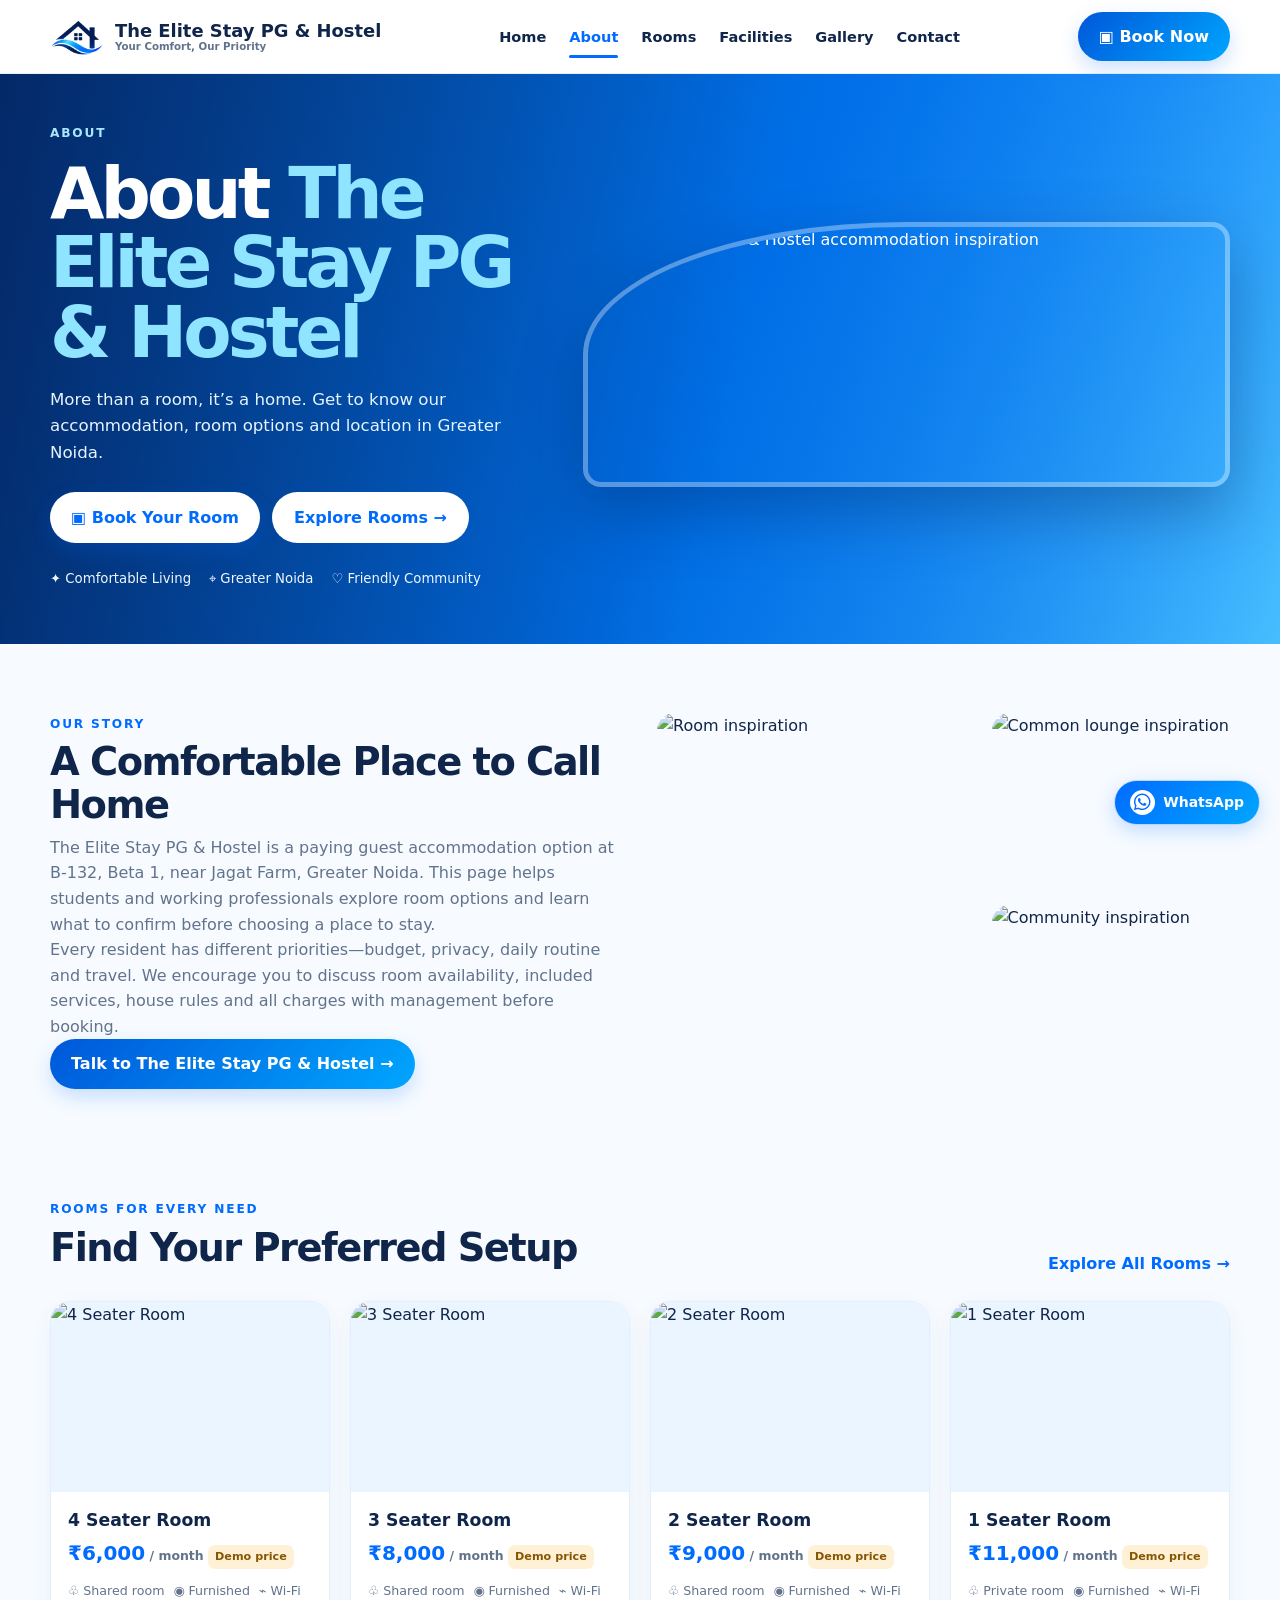
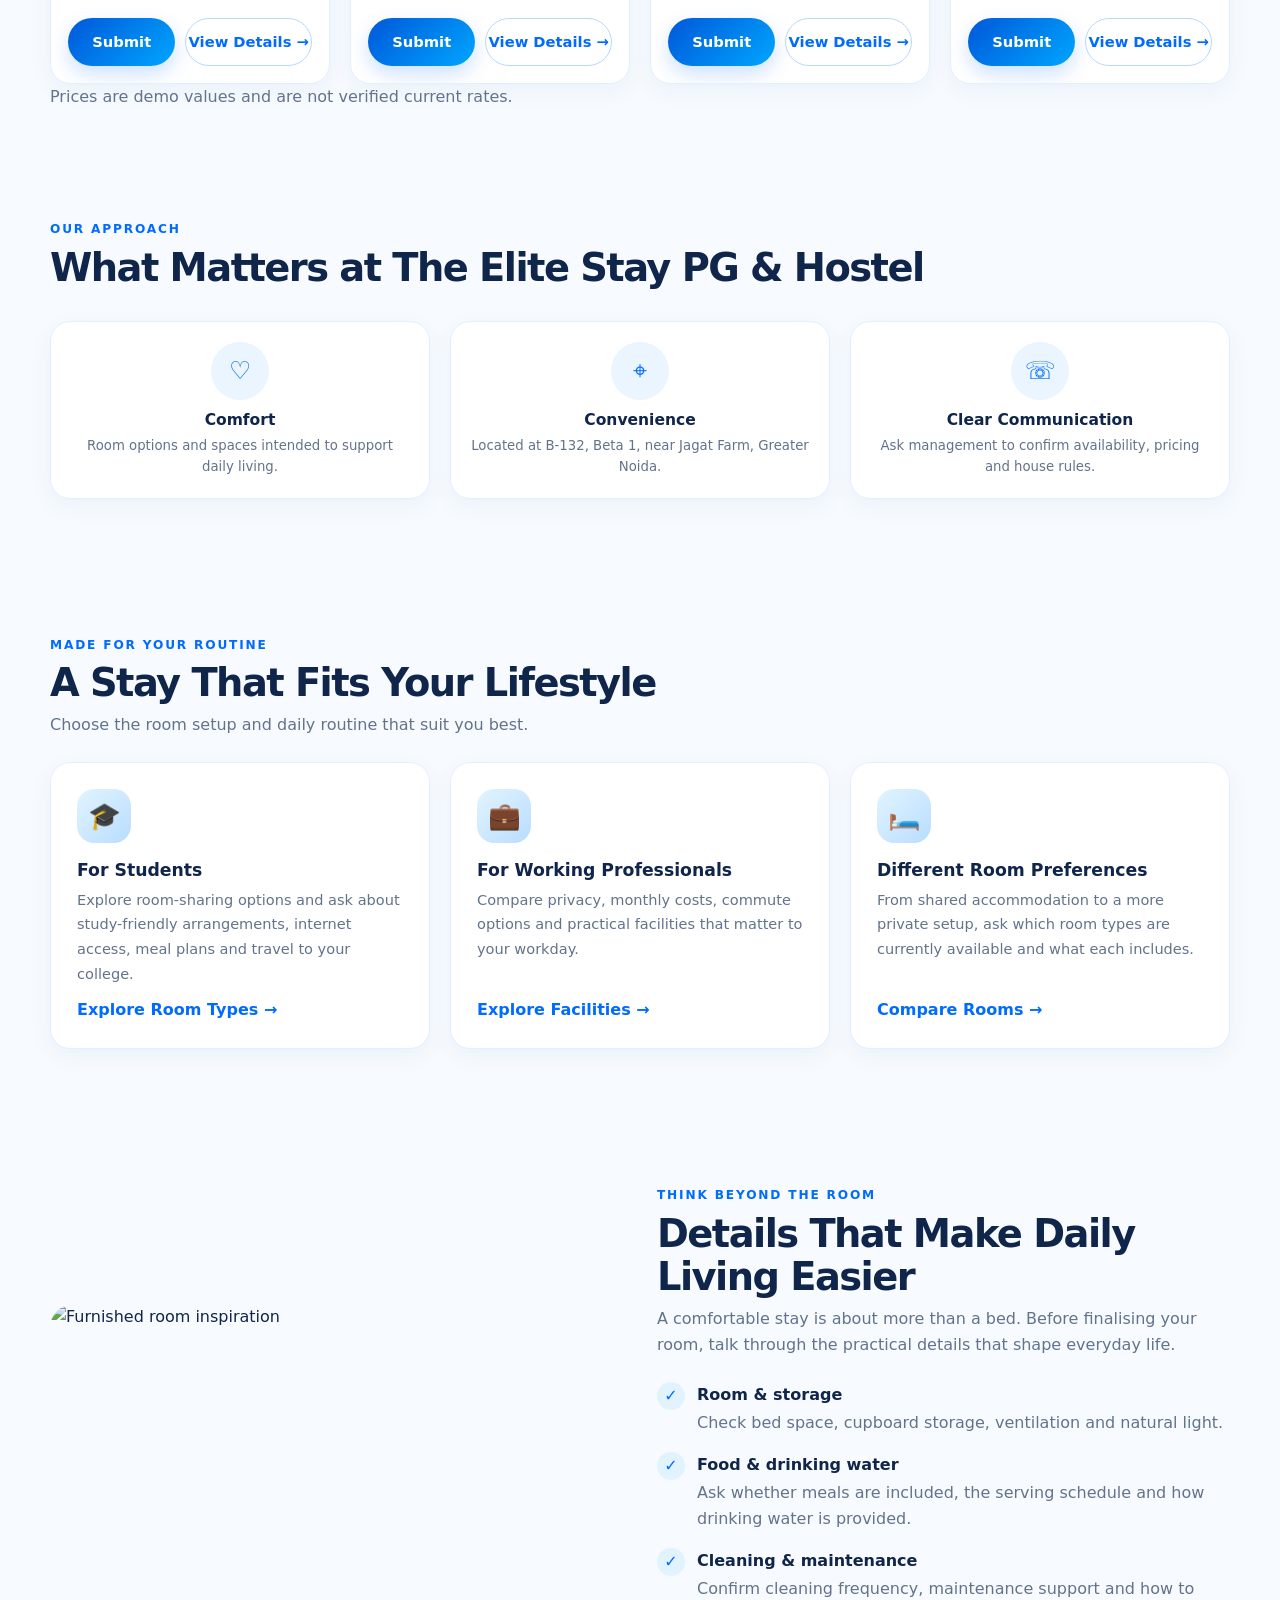
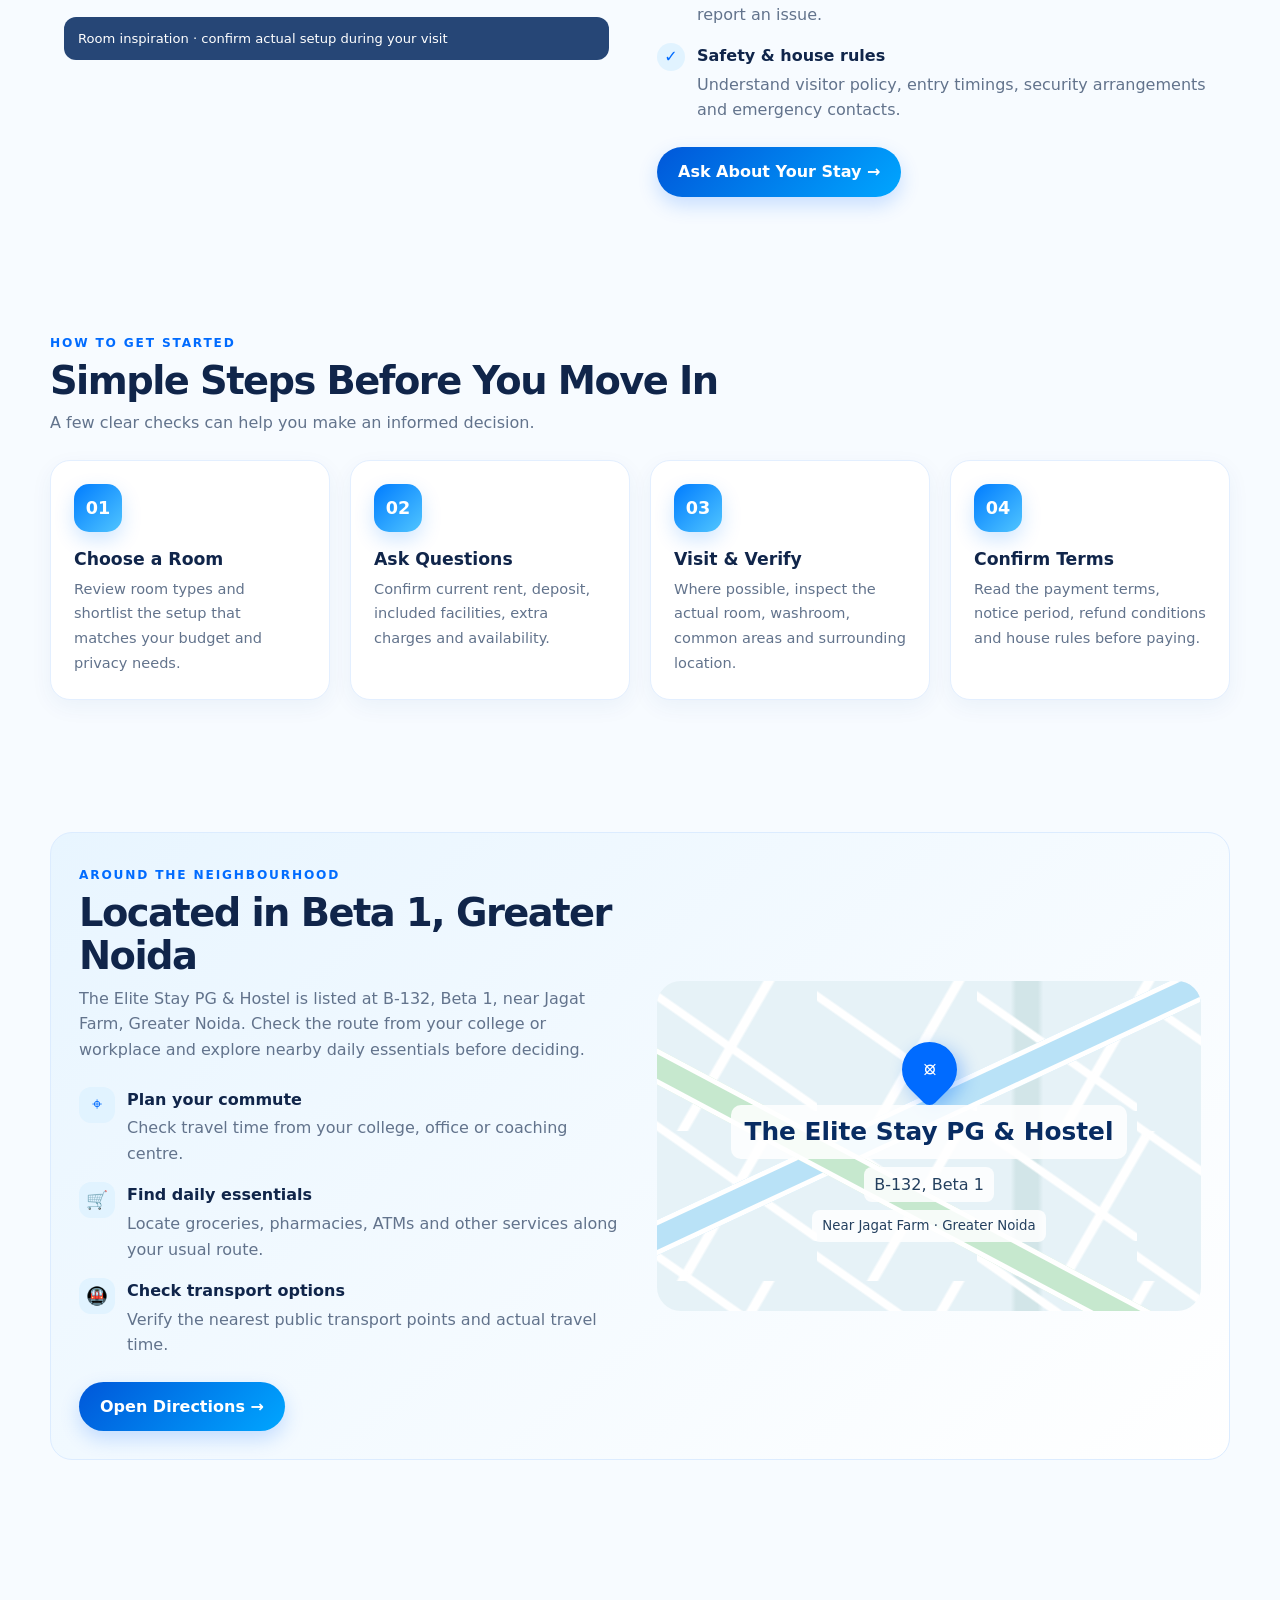
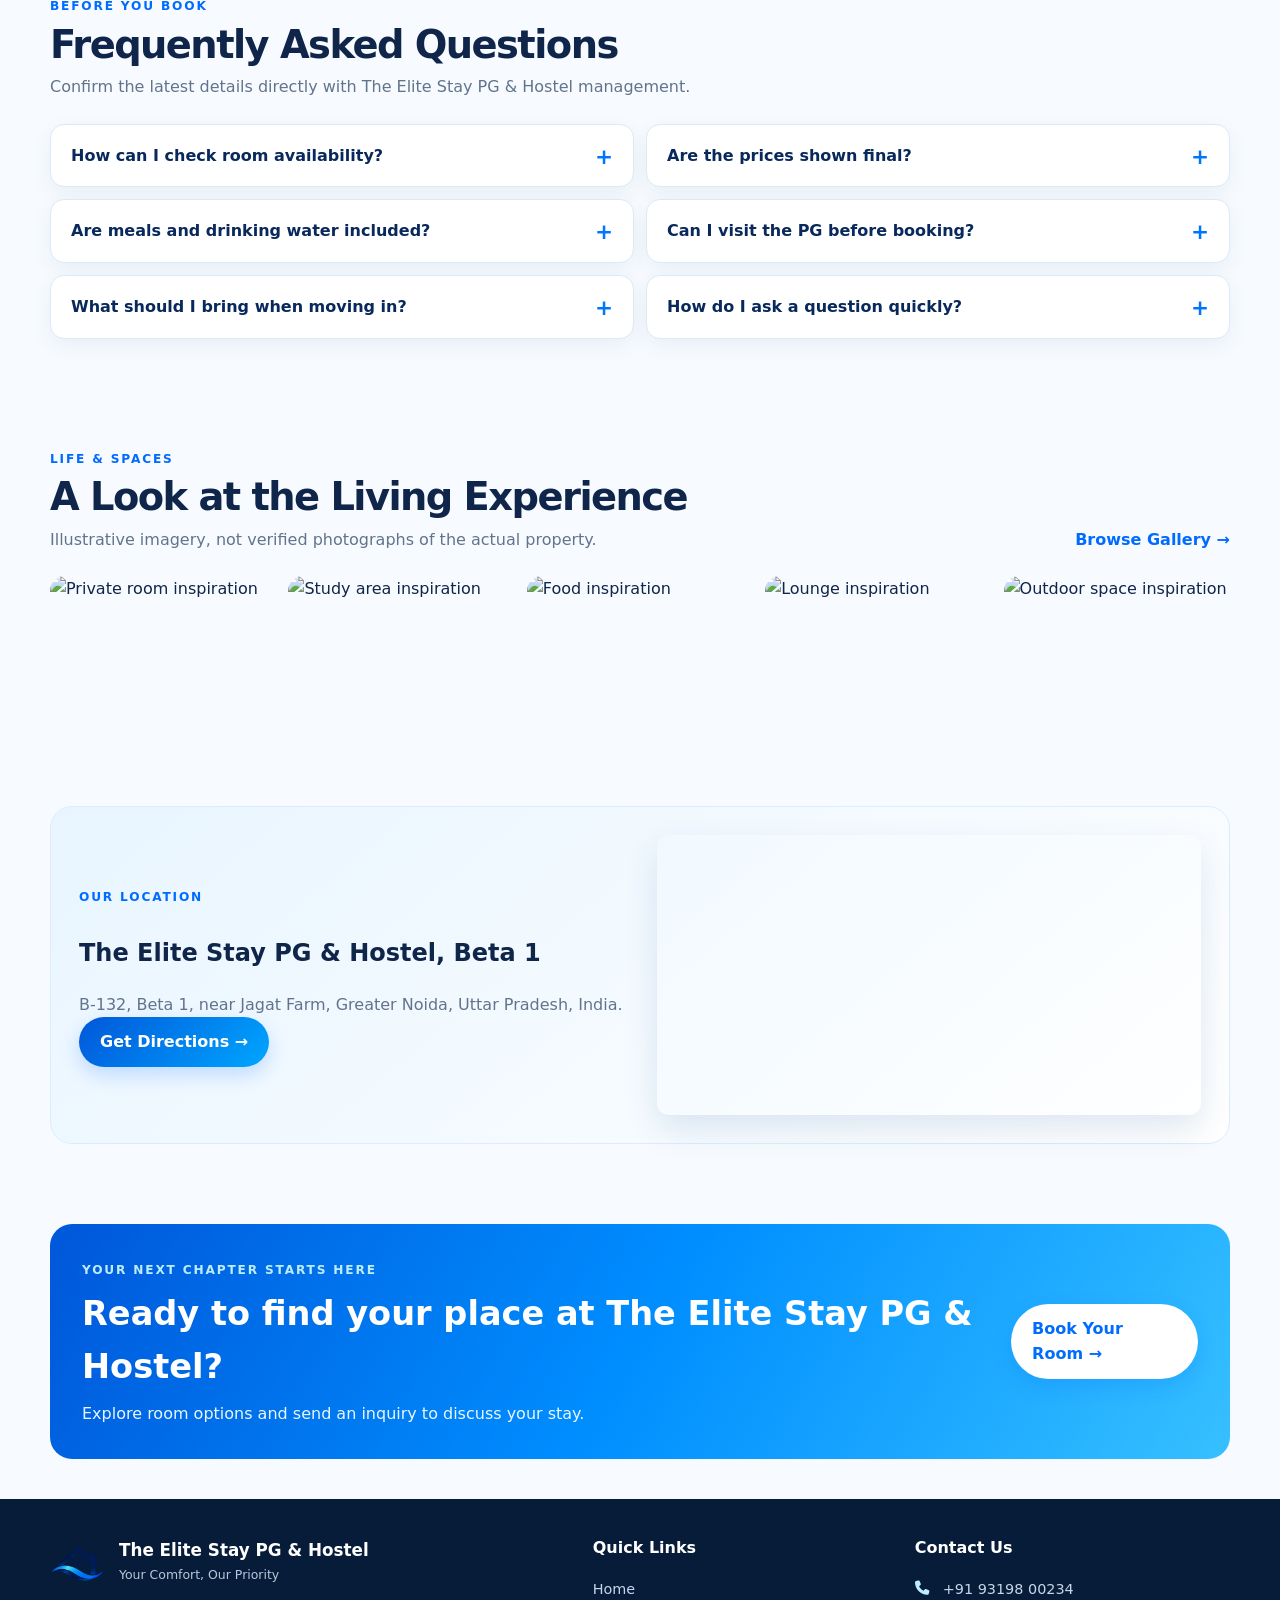
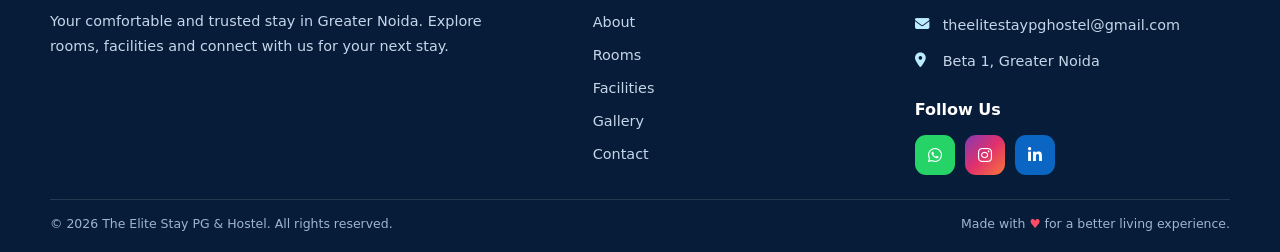
==== about.html @ 68d768f9 "Update Elite Stay website" ====
<!doctype html>
<html lang="en">

<head>
  <meta charset="utf-8">
  <meta name="viewport" content="width=device-width,initial-scale=1">
  <meta name="description" content="Learn about The Elite Stay PG & Hostel, room choices and location near Jagat Farm in Greater Noida.">
  <meta name="theme-color" content="#006bff">
  <title>About The Elite Stay PG & Hostel | The Elite Stay PG & Hostel</title>
  <link rel="stylesheet" href="css/style.css">
    <link rel="stylesheet" href="https://cdnjs.cloudflare.com/ajax/libs/font-awesome/6.5.2/css/all.min.css">
</head>

<body class="page-about">
  <header class="topbar">
    <div class="container nav"><a class="brand" href="index.html">
    <img src="images/elite-stay-logo.png"
         alt="The Elite Stay PG & Hostel Logo"
         class="brand-logo">
    <span>
        The Elite Stay PG & Hostel
        <small>Your Comfort, Our Priority</small>
    </span>
</a><button class="menu-toggle"
        aria-label="Toggle navigation" aria-expanded="false">☰</button>
      <nav class="nav-links"><a href="index.html" class="">Home</a><a href="about.html" class="active">About</a><a
          href="rooms.html" class="">Rooms</a><a href="facilities.html" class="">Facilities</a><a href="gallery.html"
          class="">Gallery</a><a href="contact.html" class="">Contact</a></nav><a class="btn nav-cta"
        href="contact.html#contact-form">▣ Book Now</a>
    </div>
  </header>
  <section class="hero page-hero">
    <div class="container hero-grid">
      <div><span class="eyebrow" style="color:#a8e7ff">ABOUT</span>
        <h1>About <span>The Elite Stay PG & Hostel</span></h1>
        <p>More than a room, it’s a home. Get to know our accommodation, room options and location in Greater Noida.</p>
        <div class="hero-actions"><a class="btn btn-light" href="contact.html#contact-form">▣ Book Your Room</a><a
            class="btn btn-outline" href="rooms.html" style="border-color:#ffffff88">Explore Rooms →</a></div>
        <div class="hero-points"><span>✦ Comfortable Living</span><span>⌖ Greater Noida</span><span>♡ Friendly
            Community</span></div>
      </div>
      <div class="hero-photo"><img
           src="https://images.unsplash.com/photo-1611892440504-42a792e24d32?auto=format&fit=crop&w=1200&q=85"
          alt="The Elite Stay PG & Hostel accommodation inspiration" loading="lazy" class=""></div>
    </div>
  </section>
  <section class="section">
    <div class="container split">
      <div><span class="eyebrow">OUR STORY</span>
        <h2>A Comfortable Place to Call Home</h2>
        <p class="muted">The Elite Stay PG & Hostel is a paying guest accommodation option at B-132, Beta 1, near Jagat Farm, Greater
          Noida. This page helps students and working professionals explore room options and learn what to confirm
          before choosing a place to stay.</p>
        <p class="muted">Every resident has different priorities—budget, privacy, daily routine and travel. We encourage
          you to discuss room availability, included services, house rules and all charges with management before
          booking.</p><a class="btn" href="contact.html#contact-form">Talk to The Elite Stay PG & Hostel →</a>
      </div>
      <div class="photo-collage"><img
          src="https://images.unsplash.com/photo-1616486338812-3dadae4b4ace?auto=format&fit=crop&w=900&q=85"
          alt="Room inspiration" loading="lazy" class=""><img
          src="https://images.unsplash.com/photo-1600210492486-724fe5c67fb0?auto=format&fit=crop&w=900&q=85"
          alt="Common lounge inspiration" loading="lazy" class=""><img
          src="https://images.unsplash.com/photo-1529156069898-49953e39b3ac?auto=format&fit=crop&w=900&q=85"
          alt="Community inspiration" loading="lazy" class=""></div>
    </div>
  </section>
  <section class="section-sm">
    <div class="container">
      <div class="section-head">
        <div><span class="eyebrow">ROOMS FOR EVERY NEED</span>
          <h2>Find Your Preferred Setup</h2>
        </div><a class="text-link" href="rooms.html">Explore All Rooms →</a>
      </div>
      <div class="grid rooms-grid">
        <article class="card" data-room-card="4">
          <div class="card-image"><img
              src="https://images.unsplash.com/photo-1611892440504-42a792e24d32?auto=format&fit=crop&w=900&q=85"
              alt="4 Seater Room" loading="lazy" class=""></div>
          <div class="card-body">
            <h3>4 Seater Room</h3>
            <div class="price">₹6,000<small> / month <span class="badge-demo">Demo price</span></small></div>
            <div class="features"><span>♧ Shared room</span><span>◉ Furnished</span><span>⌁ Wi-Fi</span></div><div class="room-card-actions">
              <button class="btn" type="button" data-room-submit="4 Seater Room">Submit</button>
              <button class="btn btn-outline" type="button" data-room-details="4 Seater Room">View Details →</button>
            </div>
          </div>
        </article>
        <article class="card" data-room-card="3">
          <div class="card-image"><img
              src="https://images.unsplash.com/photo-1616594039964-ae9021a400a0?auto=format&fit=crop&w=900&q=85"
              alt="3 Seater Room" loading="lazy" class=""></div>
          <div class="card-body">
            <h3>3 Seater Room</h3>
            <div class="price">₹8,000<small> / month <span class="badge-demo">Demo price</span></small></div>
            <div class="features"><span>♧ Shared room</span><span>◉ Furnished</span><span>⌁ Wi-Fi</span></div><div class="room-card-actions">
              <button class="btn" type="button" data-room-submit="3 Seater Room">Submit</button>
              <button class="btn btn-outline" type="button" data-room-details="3 Seater Room">View Details →</button>
            </div>
          </div>
        </article>
        <article class="card" data-room-card="2">
          <div class="card-image"><img
              src="https://images.unsplash.com/photo-1616486338812-3dadae4b4ace?auto=format&fit=crop&w=900&q=85"
              alt="2 Seater Room" loading="lazy" class=""></div>
          <div class="card-body">
            <h3>2 Seater Room</h3>
            <div class="price">₹9,000<small> / month <span class="badge-demo">Demo price</span></small></div>
            <div class="features"><span>♧ Shared room</span><span>◉ Furnished</span><span>⌁ Wi-Fi</span></div><div class="room-card-actions">
              <button class="btn" type="button" data-room-submit="2 Seater Room">Submit</button>
              <button class="btn btn-outline" type="button" data-room-details="2 Seater Room">View Details →</button>
            </div>
          </div>
        </article>
        <article class="card" data-room-card="1">
          <div class="card-image"><img
              src="https://images.unsplash.com/photo-1631049307264-da0ec9d70304?auto=format&fit=crop&w=900&q=85"
              alt="1 Seater Room" loading="lazy" class=""></div>
          <div class="card-body">
            <h3>1 Seater Room</h3>
            <div class="price">₹11,000<small> / month <span class="badge-demo">Demo price</span></small></div>
            <div class="features"><span>♧ Private room</span><span>◉ Furnished</span><span>⌁ Wi-Fi</span></div><div class="room-card-actions">
              <button class="btn" type="button" data-room-submit="1 Seater Room">Submit</button>
              <button class="btn btn-outline" type="button" data-room-details="1 Seater Room">View Details →</button>
            </div>
          </div>
        </article>
      </div>
      <p class="muted">Prices are demo values and are not verified current rates.</p>
    </div>
  </section>
  <section class="section">
    <div class="container">
      <div class="section-head">
        <div><span class="eyebrow">OUR APPROACH</span>
          <h2>What Matters at The Elite Stay PG & Hostel</h2>
        </div>
      </div>
      <div class="grid three-grid">
        <div class="card amenity">
          <div class="amenity-icon">♡</div>
          <h3>Comfort</h3>
          <p>Room options and spaces intended to support daily living.</p>
        </div>
        <div class="card amenity">
          <div class="amenity-icon">⌖</div>
          <h3>Convenience</h3>
          <p>Located at B-132, Beta 1, near Jagat Farm, Greater Noida.</p>
        </div>
        <div class="card amenity">
          <div class="amenity-icon">☏</div>
          <h3>Clear Communication</h3>
          <p>Ask management to confirm availability, pricing and house rules.</p>
        </div>
      </div>
    </div>
  </section>

  <section class="section about-audience">
    <div class="container">
      <div class="section-head">
        <div><span class="eyebrow">MADE FOR YOUR ROUTINE</span>
          <h2>A Stay That Fits Your Lifestyle</h2>
          <p class="muted">Choose the room setup and daily routine that suit you best.</p>
        </div>
      </div>
      <div class="grid three-grid">
        <article class="card about-info-card">
          <div class="about-info-icon">🎓</div>
          <h3>For Students</h3>
          <p>Explore room-sharing options and ask about study-friendly arrangements, internet access, meal plans and
            travel to your college.</p><a class="text-link" href="rooms.html">Explore Room Types →</a>
        </article>
        <article class="card about-info-card">
          <div class="about-info-icon">💼</div>
          <h3>For Working Professionals</h3>
          <p>Compare privacy, monthly costs, commute options and practical facilities that matter to your workday.</p><a
            class="text-link" href="facilities.html">Explore Facilities →</a>
        </article>
        <article class="card about-info-card">
          <div class="about-info-icon">🛏️</div>
          <h3>Different Room Preferences</h3>
          <p>From shared accommodation to a more private setup, ask which room types are currently available and what
            each includes.</p><a class="text-link" href="rooms.html">Compare Rooms →</a>
        </article>
      </div>
    </div>
  </section>

  <section class="section about-experience">
    <div class="container split">
      <div class="about-experience-photo">
        <img src="https://images.unsplash.com/photo-1616486338812-3dadae4b4ace?auto=format&fit=crop&w=1100&q=85"
          alt="Furnished room inspiration" loading="lazy">
        <span class="photo-note">Room inspiration · confirm actual setup during your visit</span>
      </div>
      <div>
        <span class="eyebrow">THINK BEYOND THE ROOM</span>
        <h2>Details That Make Daily Living Easier</h2>
        <p class="muted">A comfortable stay is about more than a bed. Before finalising your room, talk through the
          practical details that shape everyday life.</p>
        <div class="about-check-list">
          <div><span>✓</span>
            <div><strong>Room & storage</strong>
              <p>Check bed space, cupboard storage, ventilation and natural light.</p>
            </div>
          </div>
          <div><span>✓</span>
            <div><strong>Food & drinking water</strong>
              <p>Ask whether meals are included, the serving schedule and how drinking water is provided.</p>
            </div>
          </div>
          <div><span>✓</span>
            <div><strong>Cleaning & maintenance</strong>
              <p>Confirm cleaning frequency, maintenance support and how to report an issue.</p>
            </div>
          </div>
          <div><span>✓</span>
            <div><strong>Safety & house rules</strong>
              <p>Understand visitor policy, entry timings, security arrangements and emergency contacts.</p>
            </div>
          </div>
        </div>
        <a class="btn" href="contact.html#contact-form">Ask About Your Stay →</a>
      </div>
    </div>
  </section>

  <section class="section about-process">
    <div class="container">
      <div class="section-head">
        <div><span class="eyebrow">HOW TO GET STARTED</span>
          <h2>Simple Steps Before You Move In</h2>
          <p class="muted">A few clear checks can help you make an informed decision.</p>
        </div>
      </div>
      <div class="grid four-grid about-steps">
        <article class="card"><span class="step-number">01</span>
          <h3>Choose a Room</h3>
          <p>Review room types and shortlist the setup that matches your budget and privacy needs.</p>
        </article>
        <article class="card"><span class="step-number">02</span>
          <h3>Ask Questions</h3>
          <p>Confirm current rent, deposit, included facilities, extra charges and availability.</p>
        </article>
        <article class="card"><span class="step-number">03</span>
          <h3>Visit & Verify</h3>
          <p>Where possible, inspect the actual room, washroom, common areas and surrounding location.</p>
        </article>
        <article class="card"><span class="step-number">04</span>
          <h3>Confirm Terms</h3>
          <p>Read the payment terms, notice period, refund conditions and house rules before paying.</p>
        </article>
      </div>
    </div>
  </section>

  <section class="section about-location-benefits">
    <div class="container location-card split">
      <div>
        <span class="eyebrow">AROUND THE NEIGHBOURHOOD</span>
        <h2>Located in Beta 1, Greater Noida</h2>
        <p class="muted">The Elite Stay PG & Hostel is listed at B-132, Beta 1, near Jagat Farm, Greater Noida. Check the route from your
          college or workplace and explore nearby daily essentials before deciding.</p>
        <div class="about-nearby-list">
          <div><span>⌖</span>
            <div><strong>Plan your commute</strong>
              <p>Check travel time from your college, office or coaching centre.</p>
            </div>
          </div>
          <div><span>🛒</span>
            <div><strong>Find daily essentials</strong>
              <p>Locate groceries, pharmacies, ATMs and other services along your usual route.</p>
            </div>
          </div>
          <div><span>🚇</span>
            <div><strong>Check transport options</strong>
              <p>Verify the nearest public transport points and actual travel time.</p>
            </div>
          </div>
        </div>
        <a class="btn" data-directions target="_blank" rel="noopener" href="#">Open Directions →</a>
      </div>
      <div class="about-map-art">
        <div class="map-pin">⌖</div><strong>The Elite Stay PG & Hostel</strong><span>B-132, Beta 1</span><small>Near Jagat Farm · Greater
          Noida</small>
        <div class="map-lines"></div>
      </div>
    </div>
  </section>

  <section class="section about-faq">
    <div class="container">
      <div class="section-head">
        <div><span class="eyebrow">BEFORE YOU BOOK</span>
          <h2>Frequently Asked Questions</h2>
          <p class="muted">Confirm the latest details directly with The Elite Stay PG & Hostel management.</p>
        </div>
      </div>
      <div class="about-faq-grid">
        <details class="about-faq-item">
          <summary>How can I check room availability?</summary>
          <p>Visit the Rooms page and contact management to confirm which room types are available for your preferred
            move-in date.</p>
        </details>
        <details class="about-faq-item">
          <summary>Are the prices shown final?</summary>
          <p>The displayed room prices are demo values. Ask for the current rent, security deposit, included services
            and any additional charges.</p>
        </details>
        <details class="about-faq-item">
          <summary>Are meals and drinking water included?</summary>
          <p>Meal plans and drinking-water arrangements must be confirmed with management before booking.</p>
        </details>
        <details class="about-faq-item">
          <summary>Can I visit the PG before booking?</summary>
          <p>Contact management to ask about a visit and verify the actual room, facilities, location and house rules.
          </p>
        </details>
        <details class="about-faq-item">
          <summary>What should I bring when moving in?</summary>
          <p>After confirming the booking terms, ask management which documents and personal items are required.</p>
        </details>
        <details class="about-faq-item">
          <summary>How do I ask a question quickly?</summary>
          <p>Use the Contact page or the floating WhatsApp button once the official WhatsApp number has been configured.
          </p>
        </details>
      </div>
    </div>
  </section>

  <section class="section-sm">
    <div class="container">
      <div class="section-head">
        <div><span class="eyebrow">LIFE & SPACES</span>
          <h2>A Look at the Living Experience</h2>
          <p>Illustrative imagery, not verified photographs of the actual property.</p>
        </div><a class="text-link" href="gallery.html">Browse Gallery →</a>
      </div>
      <div class="gallery-strip"><img
          src="https://images.unsplash.com/photo-1631049307264-da0ec9d70304?auto=format&fit=crop&w=900&q=85"
          alt="Private room inspiration" loading="lazy" class=""><img
          src="https://images.unsplash.com/photo-1524758631624-e2822e304c36?auto=format&fit=crop&w=900&q=85"
          alt="Study area inspiration" loading="lazy" class=""><img
          src="https://images.unsplash.com/photo-1547592180-85f173990554?auto=format&fit=crop&w=900&q=85"
          alt="Food inspiration" loading="lazy" class=""><img
          src="https://images.unsplash.com/photo-1600210492486-724fe5c67fb0?auto=format&fit=crop&w=900&q=85"
          alt="Lounge inspiration" loading="lazy" class=""><img
          src="https://images.unsplash.com/photo-1600607687920-4e2a09cf159d?auto=format&fit=crop&w=900&q=85"
          alt="Outdoor space inspiration" loading="lazy" class=""></div>
    </div>
  </section>
  <section class="section-sm">
    <div class="container location-card split">
      <div><span class="eyebrow">OUR LOCATION</span>
        <h2>The Elite Stay PG & Hostel, Beta 1</h2>
        <p class="muted">B-132, Beta 1, near Jagat Farm, Greater Noida, Uttar Pradesh, India.</p><a class="btn"
          data-directions target="_blank" rel="noopener" href="#">Get Directions →</a>
      </div><iframe class="map-frame" title="The Elite Stay PG & Hostel location map" data-map loading="lazy" src=""></iframe>
    </div>
  </section>
  <section class="section-sm">
    <div class="container">
      <div class="cta">
        <div><span class="eyebrow" style="color:#bcecff">YOUR NEXT CHAPTER STARTS HERE</span>
          <h2>Ready to find your place at The Elite Stay PG & Hostel?</h2>
          <p>Explore room options and send an inquiry to discuss your stay.</p>
        </div><a class="btn btn-light" href="contact.html#contact-form">Book Your Room →</a>
      </div>
    </div>
  </section><a class="floating-whatsapp" href="#" data-floating-whatsapp
    aria-label="Chat with The Elite Stay PG & Hostel on WhatsApp"><span class="whatsapp-mark" aria-hidden="true"><i class="fa-brands fa-whatsapp"></i></span><span>WhatsApp</span></a>
  <footer class="footer elite-professional-footer">
  <div class="container">
    <div class="elite-footer-grid">
      <div class="elite-footer-column elite-footer-about">
        <div class="elite-footer-brand">
          <img src="images/elite-stay-logo.png" alt="The Elite Stay PG & Hostel Logo" class="elite-footer-logo">
          <div>
            <strong>The Elite Stay PG & Hostel</strong>
            <span>Your Comfort, Our Priority</span>
          </div>
        </div>
        <p>Your comfortable and trusted stay in Greater Noida. Explore rooms, facilities and connect with us for your next stay.</p>
      </div>

      <div class="elite-footer-column">
        <h3>Quick Links</h3>
        <div class="elite-footer-links">
          <a href="index.html">Home</a>
          <a href="about.html">About</a>
          <a href="rooms.html">Rooms</a>
          <a href="facilities.html">Facilities</a>
          <a href="gallery.html">Gallery</a>
          <a href="contact.html">Contact</a>
        </div>
      </div>

      <div class="elite-footer-column">
        <h3>Contact Us</h3>
        <div class="elite-footer-contact">
          <a href="tel:+919319800234"><i class="fa-solid fa-phone" aria-hidden="true"></i><span>+91 93198 00234</span></a>
          <a href="mailto:theelitestaypghostel@gmail.com"><i class="fa-solid fa-envelope" aria-hidden="true"></i><span>theelitestaypghostel@gmail.com</span></a>
          <a href="https://www.google.com/maps/search/?api=1&query=28.4769706,77.5034043" target="_blank" rel="noopener"><i class="fa-solid fa-location-dot" aria-hidden="true"></i><span>Beta 1, Greater Noida</span></a>
        </div>
        <h3 class="elite-footer-social-title">Follow Us</h3>
        <div class="footer-social-only" aria-label="Social links">
          <a href="https://wa.me/919319800234" target="_blank" rel="noopener" aria-label="WhatsApp The Elite Stay PG & Hostel" class="footer-social whatsapp"><i class="fa-brands fa-whatsapp" aria-hidden="true"></i></a>
          <a href="https://www.instagram.com/theelitestaypg/" target="_blank" rel="noopener" aria-label="Instagram The Elite Stay PG & Hostel" class="footer-social instagram"><i class="fa-brands fa-instagram" aria-hidden="true"></i></a>
          <a href="https://www.linkedin.com/in/the-elite-stay-g-b77493451/" target="_blank" rel="noopener" aria-label="LinkedIn The Elite Stay PG & Hostel" class="footer-social linkedin"><i class="fa-brands fa-linkedin-in" aria-hidden="true"></i></a>
        </div>
      </div>
    </div>
    <div class="footer-bottom elite-professional-bottom">
      <span>© 2026 The Elite Stay PG & Hostel. All rights reserved.</span>
      <span>Made with <span aria-hidden="true">♥</span> for a better living experience.</span>
    </div>
  </div>
</footer>
  <div class="modal-backdrop" id="roomModal" aria-hidden="true">
    <div class="modal" role="dialog" aria-modal="true"><button class="modal-close" data-modal-close
        aria-label="Close">×</button><img data-modal-image src="" alt="">
      <div class="modal-content">
        <h2 data-modal-title>Room details</h2>
        <div class="price" data-modal-price></div>
        <p data-modal-description></p>
        <p class="muted">Confirm current availability and inclusions directly with The Elite Stay PG & Hostel.</p><button class="btn"
          data-modal-book>Ask about this room →</button>
      </div>
    </div>
  </div>
  <div class="modal-backdrop lightbox" id="lightbox" aria-hidden="true">
    <div class="modal" role="dialog" aria-modal="true"><button class="modal-close" data-lightbox-close
        aria-label="Close">×</button><img src="" alt="">
      <div class="lightbox-caption"><button class="btn btn-outline" data-lightbox-prev>← Previous</button><strong
          data-lightbox-caption></strong><button class="btn btn-outline" data-lightbox-next>Next →</button></div>
    </div>
  </div>
  <script src="js/main.js"></script>
</body>

</html>
---- css/style.css ----
:root {
  --blue: #006bff;
  --blue2: #00a6ff;
  --navy: #063b8c;
  --ink: #10254a;
  --muted: #62738c;
  --pale: #eaf5ff;
  --bg: #f7fbff;
  --white: #fff;
  --footer: #071c38;
  --line: #dcecff;
  --shadow: 0 14px 35px rgba(10, 65, 135, .12);
  --radius: 20px
}

* {
  box-sizing: border-box
}

html {
  scroll-behavior: smooth;
  scroll-padding-top: 86px
}

body {
  margin: 0;
  background: var(--bg);
  color: var(--ink);
  font-family: Inter, ui-sans-serif, system-ui, -apple-system, "Segoe UI", sans-serif;
  line-height: 1.6
}

img {
  display: block;
  max-width: 100%;
  width: 100%;
  object-fit: cover
}

a {
  color: inherit;
  text-decoration: none
}

button,
input,
select,
textarea {
  font: inherit
}

button {
  cursor: pointer
}

.container {
  width: min(1180px, calc(100% - 36px));
  margin: auto
}

.section {
  padding: 66px 0
}

.section-sm {
  padding: 40px 0
}

.eyebrow {
  display: inline-block;
  color: var(--blue);
  font-size: .76rem;
  font-weight: 850;
  letter-spacing: .15em;
  text-transform: uppercase;
  margin-bottom: 6px
}

.section-head {
  display: flex;
  justify-content: space-between;
  align-items: end;
  gap: 20px;
  margin-bottom: 24px
}

.section-head h2,
.section h2 {
  font-size: clamp(1.7rem, 3vw, 2.5rem);
  line-height: 1.13;
  margin: 0 0 8px;
  letter-spacing: -.04em
}

.section-head p,
.muted {
  color: var(--muted);
  margin: 0
}

.btn {
  display: inline-flex;
  align-items: center;
  justify-content: center;
  gap: 9px;
  border: 0;
  border-radius: 999px;
  padding: 12px 21px;
  background: linear-gradient(135deg, #0057d9, #00a6ff);
  color: white;
  font-weight: 800;
  box-shadow: 0 8px 20px rgba(0, 107, 255, .2);
  transition: .2s transform, .2s box-shadow
}

.btn:hover {
  transform: translateY(-2px);
  box-shadow: 0 12px 25px rgba(0, 107, 255, .27)
}

.btn-outline {
  background: #fff;
  color: var(--blue);
  border: 1px solid #b7d7ff;
  box-shadow: none
}

.btn-light {
  background: white;
  color: var(--blue)
}

.text-link {
  color: var(--blue);
  font-weight: 800;
  white-space: nowrap
}

.topbar {
  background: rgba(255, 255, 255, .94);
  backdrop-filter: blur(14px);
  position: sticky;
  top: 0;
  z-index: 100;
  border-bottom: 1px solid #e4efff
}

.nav {
  min-height: 72px;
  display: flex;
  align-items: center;
  justify-content: space-between;
  gap: 20px
}

.brand {
  display: flex;
  align-items: center;
  gap: 10px;
  font-weight: 900;
  font-size: 1.12rem;
  line-height: 1.1
}

.brand-mark {
  width: 42px;
  height: 42px;
  display: grid;
  place-items: center;
  border-radius: 13px;
  background: linear-gradient(135deg, #006bff, #4cc7ff);
  color: white;
  font-size: 1.3rem
}

.brand small {
  display: block;
  font-size: .64rem;
  font-weight: 600;
  color: var(--muted);
  letter-spacing: 0
}

.nav-links {
  display: flex;
  align-items: center;
  gap: 23px;
  font-size: .91rem;
  font-weight: 700
}

.nav-links a {
  padding: 25px 0;
  position: relative
}

.nav-links a:hover,
.nav-links a.active {
  color: var(--blue)
}

.nav-links a.active:after {
  content: "";
  position: absolute;
  bottom: 15px;
  left: 0;
  right: 0;
  height: 3px;
  background: var(--blue);
  border-radius: 9px
}

.nav-cta {
  white-space: nowrap
}

.menu-toggle {
  display: none;
  border: 0;
  background: var(--pale);
  color: var(--blue);
  border-radius: 12px;
  padding: 9px 12px;
  font-size: 1.2rem
}

.hero {
  position: relative;
  isolation: isolate;
  overflow: hidden;
  color: white;
  background: linear-gradient(115deg, #063b8c 0%, #006bff 55%, #52bfff 100%)
}

.hero:before {
  content: "";
  position: absolute;
  inset: 0;
  background: linear-gradient(90deg, rgba(3, 35, 94, .94), rgba(0, 83, 198, .78) 43%, rgba(0, 92, 200, .12)), url('https://images.unsplash.com/photo-1600585154340-be6161a56a0c?auto=format&fit=crop&w=1800&q=85') center/cover;
  z-index: -1
}

.hero-grid {
  min-height: 420px;
  display: grid;
  grid-template-columns: 1.02fr .98fr;
  align-items: center;
  gap: 25px;
  padding-top: 45px;
  padding-bottom: 54px
}

.hero h1 {
  font-size: clamp(2.6rem, 5.5vw, 4.6rem);
  line-height: .99;
  letter-spacing: -.055em;
  margin: 10px 0 18px
}

.hero h1 span {
  color: #8fe4ff
}

.hero p {
  max-width: 560px;
  color: #e7f4ff;
  font-size: 1.04rem
}

.hero-actions {
  display: flex;
  flex-wrap: wrap;
  gap: 12px;
  margin: 25px 0
}

.hero-points {
  display: flex;
  flex-wrap: wrap;
  gap: 18px;
  font-size: .83rem;
  color: #eef7ff
}

.hero-photo {
  height: 320px;
  border-radius: 28px;
  overflow: hidden;
  border: 1px solid rgba(255, 255, 255, .35);
  box-shadow: 0 25px 65px #001d4e55;
  transform: rotate(1deg)
}

.hero-photo img {
  height: 100%
}

.page-hero .hero-grid {
  min-height: 300px
}

.page-hero .hero-photo {
  height: 230px
}

.stats-wrap {
  margin-top: -28px;
  position: relative;
  z-index: 2
}

.stats {
  background: #fff;
  border: 1px solid #e6f0ff;
  border-radius: 20px;
  box-shadow: var(--shadow);
  display: grid;
  grid-template-columns: repeat(4, 1fr);
  padding: 19px
}

.stat {
  display: flex;
  align-items: center;
  justify-content: center;
  gap: 12px;
  border-right: 1px solid var(--line)
}

.stat:last-child {
  border: 0
}

.stat-icon {
  width: 46px;
  height: 46px;
  border-radius: 50%;
  display: grid;
  place-items: center;
  background: var(--pale);
  color: var(--blue);
  font-size: 1.35rem
}

.stat strong {
  display: block;
  font-size: 1.25rem;
  line-height: 1.1
}

.stat span {
  font-size: .78rem;
  color: var(--muted)
}

.grid {
  display: grid;
  gap: 20px
}

.rooms-grid {
  grid-template-columns: repeat(4, minmax(0, 1fr))
}

.three-grid {
  grid-template-columns: repeat(3, minmax(0, 1fr))
}

.four-grid {
  grid-template-columns: repeat(4, minmax(0, 1fr))
}

.two-grid {
  grid-template-columns: repeat(2, minmax(0, 1fr))
}

.card {
  background: #fff;
  border: 1px solid #e3efff;
  border-radius: var(--radius);
  overflow: hidden;
  box-shadow: 0 7px 22px rgba(14, 75, 145, .055);
  transition: transform .22s, box-shadow .22s
}

.card:hover {
  transform: translateY(-4px);
  box-shadow: var(--shadow)
}

.card-image {
  height: 190px;
  position: relative;
  overflow: hidden;
  background: var(--pale)
}

.card-image img {
  height: 100%;
  transition: transform .45s
}

.card:hover .card-image img {
  transform: scale(1.045)
}

.card-body {
  padding: 17px
}

.card h3 {
  margin: 0 0 6px;
  font-size: 1.08rem;
  line-height: 1.3
}

.card p {
  margin: 0;
  color: var(--muted);
  font-size: .91rem
}

.price {
  color: var(--blue);
  font-size: 1.25rem;
  font-weight: 900
}

.price small {
  font-size: .78rem;
  color: var(--muted);
  font-weight: 600
}

.features {
  display: flex;
  gap: 9px;
  flex-wrap: wrap;
  margin: 12px 0;
  color: var(--muted);
  font-size: .79rem
}

.feature-pills {
  display: flex;
  flex-wrap: wrap;
  gap: 9px
}

.pill {
  background: #edf6ff;
  border: 1px solid #d7eaff;
  color: #1759a8;
  border-radius: 999px;
  padding: 7px 12px;
  font-size: .82rem;
  font-weight: 750
}

.amenity {
  padding: 20px;
  text-align: center
}

.amenity-icon {
  width: 58px;
  height: 58px;
  margin: 0 auto 10px;
  border-radius: 50%;
  display: grid;
  place-items: center;
  background: var(--pale);
  color: var(--blue);
  font-size: 1.55rem
}

.amenity h3 {
  font-size: .97rem;
  margin: 0 0 5px
}

.amenity p {
  font-size: .83rem;
  color: var(--muted);
  margin: 0
}

.split {
  display: grid;
  grid-template-columns: 1fr 1fr;
  gap: 34px;
  align-items: center
}

.photo-collage {
  display: grid;
  grid-template-columns: 1.15fr .85fr;
  grid-template-rows: 180px 180px;
  gap: 12px
}

.photo-collage img {
  height: 100%;
  border-radius: 18px
}

.photo-collage img:first-child {
  grid-row: span 2
}

.check-list {
  padding: 0;
  list-style: none;
  margin: 18px 0
}

.check-list li {
  margin: 9px 0
}

.check-list li:before {
  content: "✓";
  display: inline-grid;
  place-items: center;
  width: 23px;
  height: 23px;
  border-radius: 50%;
  background: #d9edff;
  color: var(--blue);
  font-weight: 900;
  margin-right: 9px
}

.gallery-strip {
  display: grid;
  grid-template-columns: repeat(5, 1fr);
  gap: 12px
}

.gallery-strip img {
  height: 150px;
  border-radius: 15px;
  cursor: pointer
}

.resident-strip {
  display: grid;
  grid-template-columns: 1.15fr 1fr 1fr;
  gap: 12px
}

.resident-strip img {
  height: 220px;
  border-radius: 18px
}

.resident-strip img:first-child {
  height: 452px;
  grid-row: span 2
}

.food-grid {
  display: grid;
  grid-template-columns: repeat(3, 1fr);
  gap: 16px
}

.food-card {
  position: relative;
  height: 220px;
  border-radius: 18px;
  overflow: hidden;
  color: white
}

.food-card:after {
  content: "";
  position: absolute;
  inset: 35% 0 0;
  background: linear-gradient(transparent, rgba(0, 0, 0, .8))
}

.food-card img {
  height: 100%
}

.food-card strong {
  position: absolute;
  z-index: 1;
  left: 17px;
  bottom: 13px;
  font-size: 1.08rem
}

.testimonial {
  padding: 22px
}

.quote {
  font-size: 2rem;
  color: var(--blue);
  line-height: 1
}

.testimonial p {
  color: var(--muted);
  font-size: .92rem
}

.testimonial strong {
  display: block;
  margin-top: 12px
}

.map-frame {
  border: 0;
  width: 100%;
  height: 330px;
  border-radius: 20px;
  box-shadow: var(--shadow)
}

.location-card {
  padding: 28px;
  border-radius: 22px;
  background: linear-gradient(140deg, #e8f5ff, #fff);
  border: 1px solid var(--line)
}

.cta {
  background: linear-gradient(120deg, #0057d9, #008eff, #36c0ff);
  color: white;
  border-radius: 22px;
  padding: 32px;
  display: flex;
  align-items: center;
  justify-content: space-between;
  gap: 20px;
  overflow: hidden
}

.cta h2 {
  margin: 0 0 7px;
  font-size: clamp(1.5rem, 3vw, 2.1rem)
}

.cta p {
  margin: 0;
  color: #e8f6ff
}

.faq-list {
  display: grid;
  gap: 10px
}

.faq-item {
  background: #fff;
  border: 1px solid var(--line);
  border-radius: 13px;
  overflow: hidden
}

.faq-question {
  width: 100%;
  display: flex;
  justify-content: space-between;
  gap: 15px;
  text-align: left;
  background: #fff;
  border: 0;
  padding: 17px 19px;
  color: var(--ink);
  font-weight: 800
}

.faq-answer {
  padding: 0 19px 17px;
  color: var(--muted);
  display: none
}

.faq-item.open .faq-answer {
  display: block
}

.filters {
  display: flex;
  flex-wrap: wrap;
  gap: 9px;
  margin: 20px 0 28px
}

.filter-btn {
  border: 1px solid #d6e8ff;
  background: white;
  color: var(--ink);
  border-radius: 999px;
  padding: 9px 16px;
  font-weight: 750
}

.filter-btn.active,
.filter-btn:hover {
  background: var(--blue);
  color: white;
  border-color: var(--blue)
}

.gallery-grid {
  display: grid;
  grid-template-columns: repeat(3, 1fr);
  gap: 16px
}

.gallery-item {
  border-radius: 17px;
  overflow: hidden;
  position: relative;
  cursor: pointer;
  background: #dcecff;
  min-height: 220px
}

.gallery-item img {
  height: 260px;
  transition: transform .3s
}

.gallery-item:hover img {
  transform: scale(1.04)
}

.gallery-label {
  position: absolute;
  bottom: 0;
  left: 0;
  right: 0;
  color: white;
  padding: 28px 15px 13px;
  background: linear-gradient(transparent, rgba(0, 20, 55, .82));
  font-weight: 800
}

.form-card {
  background: #cfd6ec;
  padding: 28px;
  border-radius: 22px;
  border: 1px solid var(--line);
  box-shadow: var(--shadow)
}

.form-grid {
  display: grid;
  grid-template-columns: 1fr 1fr;
  gap: 15px
}

.field {
  display: flex;
  flex-direction: column;
  gap: 6px
}

.field.full {
  grid-column: 1/-1
}

.field label {
  font-weight: 750;
  font-size: .86rem
}

.field input,
.field select,
.field textarea {
  width: 100%;
  border: 1px solid #d7e5f5;
  border-radius: 12px;
  padding: 12px 13px;
  background: #fbfdff;
  color: var(--ink);
  outline: none
}

.field input:focus,
.field select:focus,
.field textarea:focus {
  border-color: var(--blue);
  box-shadow: 0 0 0 3px #006bff18
}

.field textarea {
  min-height: 120px;
  resize: vertical
}

.form-actions {
  display: flex;
  flex-wrap: wrap;
  gap: 10px;
  margin-top: 17px
}

.notice {
  padding: 12px 14px;
  border-radius: 12px;
  background: #fff5d9;
  color: #7b4a00;
  font-size: .88rem;
  margin-top: 14px;
  display: none
}

.landmark-grid {
  display: grid;
  grid-template-columns: repeat(4, 1fr);
  gap: 14px
}

.landmark {
  background: #fff;
  border: 1px solid var(--line);
  border-radius: 16px;
  overflow: hidden
}

.landmark img {
  height: 120px
}

.landmark div {
  padding: 12px;
  font-weight: 800;
  font-size: .9rem
}

.footer {
  background: var(--footer);
  color: #eaf4ff;
  padding: 48px 0 20px;
  margin-top: 0
}

.footer-grid {
  display: grid;
  grid-template-columns: 1.4fr 1fr 1fr 1fr;
  gap: 28px
}

.footer .brand small {
  color: #b7cce6
}

.footer p,
.footer a {
  font-size: .88rem;
  color: #c6d6ea
}

.footer h3 {
  font-size: 1rem;
  margin: 0 0 12px;
  color: white
}

.footer-links {
  display: grid;
  gap: 7px
}

.footer a:hover {
  color: white
}

.footer-bottom {
  border-top: 1px solid #ffffff24;
  margin-top: 28px;
  padding-top: 18px;
  display: flex;
  justify-content: space-between;
  gap: 15px;
  font-size: .78rem;
  color: #a9bdd8
}

.socials {
  display: flex;
  gap: 9px
}

.socials a {
  display: grid;
  place-items: center;
  background: #123e70;
  width: 34px;
  height: 34px;
  border-radius: 50%;
  color: white
}

.modal-backdrop {
  position: fixed;
  inset: 0;
  background: #061a35bb;
  display: none;
  align-items: center;
  justify-content: center;
  padding: 20px;
  z-index: 200
}

.modal-backdrop.show {
  display: flex
}

.modal {
  background: white;
  border-radius: 20px;
  max-width: 620px;
  width: 100%;
  max-height: 90vh;
  overflow: auto;
  box-shadow: 0 30px 90px #001b3c66
}

.modal img {
  height: 250px
}

.modal-content {
  padding: 24px
}

.modal-close {
  float: right;
  border: 0;
  background: #eaf5ff;
  color: var(--blue);
  width: 38px;
  height: 38px;
  border-radius: 50%;
  font-size: 1.2rem
}

.lightbox .modal {
  max-width: 900px;
  background: #061a35;
  color: white
}

.lightbox .modal img {
  height: min(68vh, 650px);
  object-fit: contain;
  background: #061a35
}




/* Room details modal: reliable scrolling on desktop and mobile */
body.modal-open {
  overflow: hidden !important;
  overscroll-behavior: none;
}

#roomModal {
  overflow-y: auto;
  overflow-x: hidden;
  -webkit-overflow-scrolling: touch;
  overscroll-behavior-y: contain;
  align-items: center;
  justify-content: center;
}

#roomModal .modal {
  width: min(100%, 620px);
  max-height: calc(100vh - 40px);
  max-height: calc(100dvh - 40px);
  margin: auto;
  overflow-y: auto;
  overflow-x: hidden;
  -webkit-overflow-scrolling: touch;
  overscroll-behavior-y: contain;
}

#roomModal .modal > img[data-modal-image] {
  width: 100%;
  height: clamp(180px, 32vh, 250px);
  object-fit: cover;
}

#roomModal .modal-content {
  max-height: none;
  overflow: visible;
  padding: 24px;
}

#roomModal .modal-close {
  position: sticky;
  top: 8px;
  float: right;
  z-index: 5;
  margin: 8px 8px -46px 0;
}

@media (max-width: 768px) {
  #roomModal {
    padding: 12px;
    align-items: center;
  }

  #roomModal .modal {
    width: 100%;
    max-height: calc(100vh - 24px);
    max-height: calc(100dvh - 24px);
    border-radius: 18px;
  }

  #roomModal .modal > img[data-modal-image] {
    height: 30vh;
    height: 30dvh;
    min-height: 150px;
    max-height: 230px;
  }

  #roomModal .modal-content {
    padding: 20px;
  }
}


.lightbox-caption {
  padding: 12px 20px;
  display: flex;
  justify-content: space-between;
  align-items: center
}

.back-top {
  position: fixed;
  right: 20px;
  bottom: 20px;
  width: 45px;
  height: 45px;
  border: 0;
  border-radius: 50%;
  background: var(--blue);
  color: white;
  font-size: 1.2rem;
  box-shadow: var(--shadow);
  display: none;
  z-index: 80
}

.back-top.show {
  display: block
}

.badge-demo {
  display: inline-block;
  background: #fff1d6;
  color: #875500;
  border-radius: 7px;
  padding: 3px 7px;
  font-size: .7rem;
  font-weight: 800
}

.empty-state {
  grid-column: 1/-1;
  padding: 30px;
  text-align: center;
  color: var(--muted)
}

@media(max-width:980px) {
  .nav-links {
    gap: 13px
  }

  .rooms-grid,
  .four-grid {
    grid-template-columns: repeat(2, minmax(0, 1fr))
  }

  .hero-grid {
    grid-template-columns: 1fr 1fr
  }

  .gallery-strip {
    grid-template-columns: repeat(3, 1fr)
  }

  .gallery-strip img:nth-child(n+4) {
    display: none
  }

  .landmark-grid {
    grid-template-columns: repeat(2, 1fr)
  }

  .footer-grid {
    grid-template-columns: repeat(2, 1fr)
  }

  .resident-strip img {
    height: 180px
  }

  .resident-strip img:first-child {
    height: 372px
  }
}

@media(max-width:760px) {
  .container {
    width: min(100% - 28px, 1180px)
  }

  .section {
    padding: 48px 0
  }

  .section-head {
    align-items: start;
    flex-direction: column;
    gap: 10px
  }

  .menu-toggle {
    display: block
  }

  .nav {
    min-height: 66px;
    flex-wrap: wrap
  }

  .nav-cta {
    display: none
  }

  .nav-links {
    display: none;
    order: 3;
    width: 100%;
    padding: 5px 0 16px;
    flex-direction: column;
    align-items: stretch;
    gap: 0
  }

  .nav-links.open {
    display: flex
  }

  .nav-links a {
    padding: 11px 12px;
    border-radius: 9px
  }

  .nav-links a.active:after {
    display: none
  }

  .nav-links a.active {
    background: var(--pale)
  }

  .hero-grid {
    grid-template-columns: 1fr;
    min-height: unset;
    padding: 55px 0 70px
  }

  .hero-photo {
    height: 240px;
    transform: none
  }

  .hero h1 {
    font-size: clamp(2.6rem, 12vw, 4rem)
  }

  .page-hero .hero-grid {
    min-height: unset
  }

  .page-hero .hero-photo {
    height: 220px
  }

  .stats {
    grid-template-columns: repeat(2, 1fr);
    gap: 15px;
    padding: 17px
  }

  .stat {
    justify-content: flex-start;
    border: 0;
    padding: 5px
  }

  .split {
    grid-template-columns: 1fr
  }

  .photo-collage {
    grid-template-rows: 150px 150px
  }

  .rooms-grid,
  .three-grid,
  .four-grid,
  .two-grid,
  .food-grid,
  .gallery-grid {
    grid-template-columns: repeat(2, minmax(0, 1fr))
  }

  .resident-strip {
    grid-template-columns: 1fr 1fr
  }

  .resident-strip img:first-child {
    grid-row: auto;
    height: 200px
  }

  .resident-strip img {
    height: 200px
  }

  .gallery-strip {
    grid-template-columns: repeat(2, 1fr)
  }

  .gallery-strip img {
    height: 130px
  }

  .gallery-strip img:nth-child(n+3) {
    display: none
  }

  .card-image {
    height: 160px
  }

  .cta {
    align-items: flex-start;
    flex-direction: column;
    padding: 25px
  }

  .form-grid {
    grid-template-columns: 1fr
  }

  .field.full {
    grid-column: auto
  }

  .footer-grid {
    grid-template-columns: 1fr 1fr
  }

  .map-frame {
    height: 270px
  }
}

@media(max-width:480px) {

  .rooms-grid,
  .three-grid,
  .four-grid,
  .two-grid,
  .food-grid,
  .gallery-grid {
    grid-template-columns: 1fr
  }

  .card-image {
    height: 210px
  }

  .hero-points {
    gap: 10px
  }

  .hero-photo {
    height: 205px
  }

  .stats {
    gap: 6px;
    padding: 12px
  }

  .stat-icon {
    width: 38px;
    height: 38px;
    font-size: 1.1rem
  }

  .stat strong {
    font-size: 1.05rem
  }

  .stat span {
    font-size: .7rem
  }

  .gallery-strip {
    grid-template-columns: 1fr 1fr
  }

  .gallery-strip img {
    height: 110px
  }

  .resident-strip {
    grid-template-columns: 1fr 1fr
  }

  .resident-strip img {
    height: 150px
  }

  .resident-strip img:first-child {
    height: 150px
  }

  .landmark-grid {
    grid-template-columns: 1fr 1fr
  }

  .landmark img {
    height: 95px
  }

  .footer-grid {
    grid-template-columns: 1fr
  }

  .footer-bottom {
    flex-direction: column
  }

  .form-card {
    padding: 19px
  }

  .form-actions .btn {
    width: 100%
  }

  .hero-actions .btn {
    flex: 1
  }

  .section-head h2,
  .section h2 {
    font-size: 1.8rem
  }
}


/* --- Page-specific visual identities: one shared brand, six distinct page banners --- */
.page-home .hero:before {
  background: linear-gradient(105deg, rgba(3, 35, 94, .96), rgba(0, 83, 198, .77) 47%, rgba(0, 92, 200, .1)),
    url('https://images.unsplash.com/photo-1600607687939-ce8a6c25118c?auto=format&fit=crop&w=1400&q=85') center/cover;
}

.page-home .hero-grid {
  min-height: 450px
}

.page-home .hero-photo {
  border-radius: 38px 12px 38px 12px;
  transform: rotate(1.2deg)
}

.page-about .hero:before {
  background: linear-gradient(100deg, rgba(4, 40, 102, .96), rgba(0, 111, 220, .72) 57%, rgba(39, 184, 255, .25)),
    url('https://images.unsplash.com/photo-1600607687939-ce8a6c25118c?auto=format&fit=crop&w=1800&q=85') center/cover;
}

.page-about .hero-grid {
  grid-template-columns: .88fr 1.12fr
}

.page-about .hero h1 {
  max-width: 530px
}

.page-about .hero-photo {
  height: 265px;
  border-radius: 50% 18px 18px 18px;
  transform: none;
  border: 5px solid #ffffff55
}

.page-rooms .hero:before {
  background: linear-gradient(90deg, #052b69 0%, rgba(0, 80, 178, .95) 36%, rgba(0, 95, 190, .18) 100%),
    url('https://images.unsplash.com/photo-1611892440504-42a792e24d32?auto=format&fit=crop&w=1800&q=85') center/cover;
}

.page-rooms .hero-grid {
  grid-template-columns: .75fr 1.25fr
}

.page-rooms .hero-photo {
  height: 330px;
  border-radius: 18px 70px 18px 18px;
  transform: none
}

.page-rooms .hero h1 {
  font-size: clamp(2.5rem, 4.8vw, 4rem)
}

.page-facilities .hero:before {
  background: linear-gradient(120deg, rgba(3, 47, 105, .94), rgba(0, 121, 225, .7) 55%, rgba(0, 166, 255, .2)),
    url('https://images.unsplash.com/photo-1600210492486-724fe5c67fb0?auto=format&fit=crop&w=1800&q=85') center/cover;
}

.page-facilities .hero-grid {
  grid-template-columns: 1fr 1fr;
  min-height: 345px
}

.page-facilities .hero-photo {
  height: 245px;
  border-radius: 50% 50% 18px 18px;
  transform: rotate(-1deg)
}

.page-gallery .hero:before {
  background: linear-gradient(100deg, rgba(2, 34, 84, .93), rgba(0, 89, 200, .72) 45%, rgba(0, 166, 255, .12)),
    url('https://images.unsplash.com/photo-1529156069898-49953e39b3ac?auto=format&fit=crop&w=1800&q=85') center/cover;
}

.page-gallery .hero-grid {
  grid-template-columns: 1fr .82fr
}

.page-gallery .hero-photo {
  height: 260px;
  border-radius: 24px;
  transform: rotate(2deg);
  box-shadow: 18px 18px 0 rgba(143, 228, 255, .22)
}

.page-contact .hero:before {
  background: linear-gradient(115deg, rgba(3, 35, 94, .97), rgba(0, 90, 195, .82) 50%, rgba(0, 166, 255, .18)),
    url('https://images.unsplash.com/photo-1497366754035-f200968a6e72?auto=format&fit=crop&w=1800&q=85') center/cover;
}

.page-contact .hero-grid {
  grid-template-columns: 1.1fr .9fr;
  min-height: 315px
}

.page-contact .hero-photo {
  height: 220px;
  border-radius: 18px;
  transform: none;
  box-shadow: 0 0 0 8px rgba(255, 255, 255, .1)
}

.page-contact .hero h1 {
  font-size: clamp(2.4rem, 4.8vw, 3.8rem)
}

/* Floating WhatsApp action, inspired by the reference screenshot */

.floating-whatsapp {
    position: fixed;
    right: 20px;
    bottom: 75px;
    z-index: 150;

    display: flex;
    align-items: center;
    justify-content: center;
    gap: 8px;

    min-width: auto;
    padding: 9px 15px;
    border: 1px solid #b7d7ff;
    border-radius: 999px;

    background: linear-gradient(135deg, #006bff, #00a6ff);
    color: #ffffff;

    font-size: 14px;
    font-weight: 700;

    box-shadow: 0 6px 20px rgba(0, 107, 255, 0.22);
    transition: transform .2s, box-shadow .2s;
}

.floating-whatsapp:hover {
    transform: translateY(-3px);
    box-shadow: 0 10px 25px rgba(0, 107, 255, 0.3);
}



.whatsapp-mark {
    width: 25px;
    height: 25px;
    display: grid;
    place-items: center;
    background: #ffffff;
    color: #006bff;
    border-radius: 50%;
    font-size: 19px;
    flex-shrink: 0;
}



@media (max-width: 760px) {
    .floating-whatsapp {
        right: 12px;
        bottom: 65px;
        padding: 8px 12px;
        font-size: 13px;
        gap: 7px;
    }

    .whatsapp-mark {
        width: 23px;
        height: 23px;
        font-size: 14px;
    }
}


.whatsapp-mark:before {
  content: "";
  position: absolute
}

@media(max-width:760px) {

  .page-about .hero-grid,
  .page-rooms .hero-grid,
  .page-facilities .hero-grid,
  .page-gallery .hero-grid,
  .page-contact .hero-grid {
    grid-template-columns: 1fr
  }

  .page-about .hero-photo,
  .page-rooms .hero-photo,
  .page-facilities .hero-photo,
  .page-gallery .hero-photo,
  .page-contact .hero-photo {
    height: 210px;
    max-width: 100%
  }

  .floating-whatsapp {
    right: 12px;
    bottom: 14px;
    min-width: 0;
    padding: 9px 15px;
    font-size: .96rem;
    gap: 8px
  }

  .whatsapp-mark {
    width: 31px;
    height: 31px;
    font-size: 1.2rem
  }
}

@media(max-width:380px) {
  .floating-whatsapp {
    right: 9px;
    bottom: 10px;
    padding: 8px 12px
  }

  .floating-whatsapp span:last-child {
    font-size: .9rem
  }
}


/* About page: expanded PG information sections */
.page-about .about-info-card {
  padding: 26px;
  display: flex;
  flex-direction: column;
  align-items: flex-start;
  min-height: 260px
}

.page-about .about-info-icon {
  width: 54px;
  height: 54px;
  border-radius: 17px;
  display: grid;
  place-items: center;
  background: linear-gradient(135deg, #e2f4ff, #b8ddff);
  font-size: 1.65rem;
  margin-bottom: 16px
}

.page-about .about-info-card p,
.page-about .about-steps p {
  color: var(--muted, #5b6780);
  line-height: 1.7
}

.page-about .about-info-card .text-link {
  margin-top: auto;
  padding-top: 10px
}

.page-about .about-experience-photo {
  position: relative;
  min-height: 370px
}

.page-about .about-experience-photo img {
  width: 100%;
  height: 100%;
  min-height: 370px;
  object-fit: cover;
  border-radius: 24px 8px 24px 8px
}

.page-about .photo-note {
  position: absolute;
  left: 14px;
  right: 14px;
  bottom: 14px;
  padding: 11px 14px;
  border-radius: 12px;
  background: #062b61dd;
  color: #fff;
  font-size: .82rem
}

.page-about .about-check-list,
.page-about .about-nearby-list {
  display: grid;
  gap: 16px;
  margin: 24px 0
}

.page-about .about-check-list>div,
.page-about .about-nearby-list>div {
  display: flex;
  gap: 12px;
  align-items: flex-start
}

.page-about .about-check-list>div>span {
  flex: 0 0 28px;
  height: 28px;
  border-radius: 50%;
  display: grid;
  place-items: center;
  background: #e1f3ff;
  color: #006bff;
  font-weight: 900
}

.page-about .about-nearby-list>div>span {
  flex: 0 0 36px;
  height: 36px;
  border-radius: 12px;
  display: grid;
  place-items: center;
  background: #e1f3ff;
  color: #006bff;
  font-size: 1.1rem
}

.page-about .about-check-list strong,
.page-about .about-nearby-list strong {
  display: block;
  margin-bottom: 3px
}

.page-about .about-check-list p,
.page-about .about-nearby-list p {
  margin: 0;
  color: var(--muted, #5b6780);
  line-height: 1.6
}

.page-about .about-steps .card {
  padding: 23px;
  position: relative;
  overflow: hidden
}

.page-about .step-number {
  display: inline-flex;
  align-items: center;
  justify-content: center;
  width: 48px;
  height: 48px;
  border-radius: 15px;
  background: linear-gradient(135deg, #007cff, #50c5ff);
  color: #fff;
  font-size: 1.1rem;
  font-weight: 900;
  margin-bottom: 16px;
  box-shadow: 0 8px 20px #007cff30
}

.page-about .about-map-art {
  position: relative;
  min-height: 330px;
  overflow: hidden;
  border-radius: 24px;
  background-color: #e6f2f7;
  background-image: linear-gradient(35deg, transparent 45%, #fff 46%, #fff 49%, transparent 50%), linear-gradient(120deg, transparent 38%, #fff 39%, #fff 42%, transparent 43%), linear-gradient(90deg, transparent 65%, #d2e5e8 66%, #d2e5e8 70%, transparent 71%);
  background-size: 160px 130px, 190px 150px, 100% 100%;
  display: flex;
  flex-direction: column;
  align-items: center;
  justify-content: center;
  gap: 8px;
  text-align: center;
  padding: 24px
}

.page-about .about-map-art:before,
.page-about .about-map-art:after {
  content: "";
  position: absolute;
  width: 150%;
  height: 22px;
  background: #b9e2f7;
  transform: rotate(-25deg);
  left: -20%;
  top: 30%;
  border: 5px solid #fff
}

.page-about .about-map-art:after {
  top: 70%;
  transform: rotate(28deg);
  background: #c6e8ce
}

.page-about .about-map-art>* {
  position: relative;
  z-index: 1
}

.page-about .about-map-art strong {
  font-size: 1.55rem;
  color: #082c62;
  background: #ffffffdc;
  padding: 7px 14px;
  border-radius: 10px
}

.page-about .about-map-art span,
.page-about .about-map-art small {
  background: #ffffffd9;
  padding: 5px 10px;
  border-radius: 8px;
  color: #24405f
}

.page-about .map-pin {
  width: 55px;
  height: 55px;
  border-radius: 50% 50% 50% 8px;
  transform: rotate(-45deg);
  display: grid;
  place-items: center;
  background: #006bff;
  color: white;
  font-size: 1.8rem;
  box-shadow: 0 8px 18px #006bff55
}

.page-about .map-pin::first-letter {
  transform: rotate(45deg)
}

.page-about .about-faq-grid {
  display: grid;
  grid-template-columns: 1fr 1fr;
  gap: 12px
}

.page-about .about-faq-item {
  border: 1px solid #dce9f8;
  border-radius: 14px;
  padding: 18px 20px;
  background: #fff;
  box-shadow: 0 7px 20px #123c6810
}

.page-about .about-faq-item summary {
  font-weight: 800;
  color: #09295c;
  cursor: pointer;
  list-style: none;
  position: relative;
  padding-right: 24px
}

.page-about .about-faq-item summary::-webkit-details-marker {
  display: none
}

.page-about .about-faq-item summary:after {
  content: "+";
  position: absolute;
  right: 0;
  top: -3px;
  color: #0076ff;
  font-size: 1.35rem
}

.page-about .about-faq-item[open] summary:after {
  content: "−"
}

.page-about .about-faq-item p {
  margin: 12px 0 0;
  color: var(--muted, #5b6780);
  line-height: 1.65
}

@media(max-width:900px) {
  .page-about .about-faq-grid {
    grid-template-columns: 1fr
  }

  .page-about .about-experience-photo,
  .page-about .about-experience-photo img {
    min-height: 280px
  }
}

@media(max-width:600px) {
  .page-about .about-info-card {
    min-height: 0;
    padding: 22px
  }

  .page-about .about-map-art {
    min-height: 250px
  }

  .page-about .about-steps .card {
    padding: 19px
  }

  .page-about .about-faq-item {
    padding: 15px
  }
}






/* Fix hero buttons on small screens */
@media (max-width: 480px) {
  .hero .hero-actions {
    display: flex;
    flex-wrap: wrap;
    gap: 10px;
  }

  .hero .hero-actions .btn {
    flex: 1 1 140px;
    min-width: 0;
    padding: 12px 16px;
    font-size: 15px;
    line-height: 1.4;
    border-radius: 30px;
    text-align: center;
  }
}



/* Mobile WhatsApp button: icon upar, text neeche */
@media (max-width: 768px) {
  .whatsapp-float {
    display: flex;
    flex-direction: column;
    align-items: center;
    justify-content: center;
    gap: 5px;
    padding: 10px 14px;
    min-width: 78px;
    min-height: 78px;
    border-radius: 18px;
  }

  .whatsapp-mark {
    margin: 0;
    display: flex;
    align-items: center;
    justify-content: center;
  }

  .whatsapp-float i {
    font-size: 27px;
  }
}

.brand-logo {
    width: 55px;
    height: 55px;
    object-fit: contain;
    display: block;
    flex-shrink: 0;
}

.brand-logo {
    width: 55px;
    height: 55px;
    object-fit: contain;
    display: block;
    flex-shrink: 0;
    background: transparent;
}

.brand-mark {
    display: none;
}



/* =========================================================
   MOBILE APP-LIKE RESPONSIVE LAYER
   Desktop styles above remain unchanged.
   ========================================================= */
@media (max-width: 600px) {
  html {
    width: 100%;
    overflow-x: hidden;
    scroll-padding-top: 72px;
  }

  body {
    width: 100%;
    max-width: 100%;
    overflow-x: hidden;
    -webkit-text-size-adjust: 100%;
  }

  .container {
    width: calc(100% - 20px);
    max-width: 100%;
  }

  .topbar {
    position: sticky;
    top: 0;
  }

  .nav {
    min-height: 62px;
    gap: 8px;
    flex-wrap: nowrap;
  }

  .brand {
    min-width: 0;
    flex: 1 1 auto;
    gap: 8px;
    font-size: .86rem;
    line-height: 1.05;
  }

  .brand-logo {
    width: 42px;
    height: 42px;
    flex: 0 0 42px;
  }

  .brand-mark {
    width: 38px;
    height: 38px;
    border-radius: 11px;
    flex: 0 0 38px;
  }

  .brand small {
    font-size: .54rem;
    line-height: 1.2;
    margin-top: 2px;
  }

  .menu-toggle {
    flex: 0 0 auto;
    width: 44px;
    height: 44px;
    padding: 0;
    border-radius: 12px;
  }

  .nav-links {
    position: absolute;
    left: 10px;
    right: 10px;
    top: 62px;
    width: auto;
    padding: 8px;
    background: rgba(255,255,255,.98);
    border: 1px solid #e4efff;
    border-radius: 16px;
    box-shadow: 0 14px 35px rgba(10,65,135,.16);
  }

  .nav-links a {
    min-height: 46px;
    display: flex;
    align-items: center;
    padding: 11px 13px;
    font-size: .95rem;
  }

  .section {
    padding: 38px 0;
  }

  .hero-grid {
    padding: 38px 0 48px;
    gap: 24px;
  }

  .hero h1 {
    font-size: clamp(2.05rem, 11vw, 3.2rem);
    line-height: 1.05;
    word-break: normal;
  }

  .hero p {
    font-size: .96rem;
  }

  .hero-actions {
    width: 100%;
  }

  .hero .hero-actions .btn,
  .hero-actions .btn {
    min-height: 48px;
  }

  .card,
  .location-card,
  .form-card,
  .cta,
  .stats {
    border-radius: 18px;
  }

  .rooms-grid,
  .three-grid,
  .four-grid,
  .two-grid,
  .food-grid,
  .gallery-grid,
  .footer-grid,
  .landmark-grid {
    grid-template-columns: 1fr;
  }

  .card-image {
    height: 210px;
  }

  .photo-collage {
    grid-template-columns: 1fr 1fr;
    grid-template-rows: 130px 130px;
  }

  .split,
  .hero-grid,
  .form-grid {
    grid-template-columns: 1fr;
  }

  .stats {
    grid-template-columns: 1fr 1fr;
    gap: 8px;
    padding: 12px;
  }

  .stat {
    min-width: 0;
  }

  .stat strong,
  .stat span {
    overflow-wrap: anywhere;
  }

  .section-head h2,
  .section h2 {
    font-size: 1.75rem;
  }

  .btn,
  .btn-outline,
  .btn-light {
    min-height: 46px;
  }

  .cta {
    padding: 22px;
  }

  .cta .btn {
    width: 100%;
  }

  .map-frame {
    width: 100%;
    height: 240px;
    border-radius: 16px;
  }

  input,
  select,
  textarea {
    width: 100%;
    max-width: 100%;
    font-size: 16px;
  }

  textarea {
    min-height: 120px;
  }

  .footer-grid {
    gap: 24px;
  }

  .footer-bottom {
    flex-direction: column;
    align-items: flex-start;
    gap: 8px;
  }

  .floating-whatsapp,
  .whatsapp-float {
    max-width: calc(100vw - 20px);
  }

  #roomModal {
    padding: 8px;
  }

  #roomModal .modal {
    width: 100%;
    max-width: 100%;
    max-height: calc(100dvh - 16px);
    border-radius: 18px;
  }

  #roomModal .modal-content {
    padding: 17px;
  }

  .lightbox {
    padding: 10px;
  }

  .lightbox img {
    max-height: 72dvh;
  }
}

@media (max-width: 380px) {
  .container {
    width: calc(100% - 16px);
  }

  .brand {
    font-size: .78rem;
  }

  .brand-logo {
    width: 38px;
    height: 38px;
    flex-basis: 38px;
  }

  .brand small {
    display: none;
  }

  .stats {
    grid-template-columns: 1fr;
  }

  .hero .hero-actions .btn {
    flex-basis: 100%;
  }
}

/* =========================================================
   FINAL MOBILE APP EXPERIENCE
   Desktop/Web styles are intentionally untouched.
   This layer applies only to phone screens.
   ========================================================= */
@media (max-width: 767px) {
  html,
  body {
    width: 100%;
    max-width: 100%;
    overflow-x: hidden !important;
  }

  body {
    padding-bottom: 76px;
    -webkit-tap-highlight-color: transparent;
  }

  .container {
    width: calc(100% - 20px) !important;
    max-width: none;
    margin-left: auto;
    margin-right: auto;
  }

  /* Compact app header */
  .topbar {
    position: sticky !important;
    top: 0;
    width: 100%;
    z-index: 1000;
    background: rgba(255,255,255,.97);
    backdrop-filter: blur(18px);
    -webkit-backdrop-filter: blur(18px);
    box-shadow: 0 2px 16px rgba(10,65,135,.08);
  }

  .nav {
    width: 100% !important;
    min-height: 60px;
    padding: 6px 0;
    gap: 8px;
    flex-wrap: nowrap !important;
  }

  .brand {
    min-width: 0;
    flex: 1 1 auto;
    gap: 8px;
    font-size: .88rem;
    line-height: 1.08;
  }

  .brand-logo {
    width: 42px !important;
    height: 42px !important;
    flex: 0 0 42px;
    object-fit: contain;
  }

  .brand > span {
    min-width: 0;
    display: block;
    overflow: hidden;
    text-overflow: ellipsis;
  }

  .brand small {
    font-size: .55rem;
    margin-top: 3px;
    white-space: nowrap;
  }

  .menu-toggle,
  .nav-cta,
  .nav-links {
    display: none !important;
  }

  /* App-style bottom navigation */
  .mobile-app-nav {
    position: fixed;
    left: 0;
    right: 0;
    bottom: 0;
    z-index: 2000;
    display: grid;
    grid-template-columns: repeat(6, 1fr);
    min-height: 68px;
    padding: 6px 7px calc(6px + env(safe-area-inset-bottom));
    background: rgba(255,255,255,.98);
    border-top: 1px solid #dcecff;
    box-shadow: 0 -8px 28px rgba(10,65,135,.12);
    backdrop-filter: blur(18px);
    -webkit-backdrop-filter: blur(18px);
  }

  .mobile-app-nav a {
    min-width: 0;
    min-height: 54px;
    display: flex;
    flex-direction: column;
    align-items: center;
    justify-content: center;
    gap: 3px;
    padding: 5px 2px;
    border-radius: 13px;
    color: #62738c;
    font-size: .66rem;
    font-weight: 800;
    line-height: 1;
  }

  .mobile-app-nav a i {
    font-size: 1.08rem;
    line-height: 1;
  }

  .mobile-app-nav a.active {
    color: var(--blue);
    background: var(--pale);
  }

  /* Full-width app sections */
  .section,
  .section-sm {
    padding: 34px 0;
  }

  .section-head {
    margin-bottom: 18px;
    gap: 7px;
  }

  .section-head h2,
  .section h2 {
    font-size: 1.62rem;
    line-height: 1.15;
    letter-spacing: -.035em;
  }

  .section-head p,
  .muted {
    font-size: .9rem;
  }

  .text-link {
    font-size: .86rem;
  }

  /* Hero behaves like an app home screen */
  .hero-grid,
  .page-hero .hero-grid {
    display: flex !important;
    flex-direction: column;
    align-items: stretch;
    gap: 20px;
    min-height: auto !important;
    padding: 34px 0 38px;
  }

  .hero h1 {
    font-size: clamp(2rem, 10vw, 2.75rem);
    line-height: 1.02;
    margin: 8px 0 14px;
  }

  .hero p {
    font-size: .94rem;
    line-height: 1.58;
    margin-bottom: 0;
  }

  .hero-actions {
    display: grid !important;
    grid-template-columns: 1fr;
    gap: 10px;
    width: 100%;
    margin: 20px 0 14px;
  }

  .hero-actions .btn,
  .hero .hero-actions .btn {
    width: 100%;
    min-height: 50px;
    padding: 13px 16px;
    font-size: .92rem;
  }

  .hero-points {
    display: grid;
    grid-template-columns: 1fr;
    gap: 7px;
    font-size: .79rem;
  }

  .hero-photo,
  .page-hero .hero-photo {
    width: 100%;
    height: 205px !important;
    max-width: none;
    transform: none !important;
    border-radius: 20px;
  }

  /* Stats become a compact app dashboard */
  .stats-wrap {
    margin-top: -12px;
  }

  .stats {
    width: 100%;
    grid-template-columns: 1fr 1fr !important;
    gap: 7px !important;
    padding: 8px !important;
    border-radius: 18px;
  }

  .stat {
    min-width: 0;
    justify-content: flex-start !important;
    gap: 8px;
    padding: 9px 7px !important;
    border: 0 !important;
    border-radius: 13px;
    background: #fbfdff;
  }

  .stat-icon {
    width: 34px;
    height: 34px;
    flex: 0 0 34px;
    font-size: .95rem;
  }

  .stat strong {
    font-size: .83rem;
    line-height: 1.15;
    overflow-wrap: anywhere;
  }

  .stat span {
    display: block;
    font-size: .64rem;
    line-height: 1.2;
    margin-top: 2px;
    overflow-wrap: anywhere;
  }

  /* Cards always use the phone width cleanly */
  .rooms-grid,
  .three-grid,
  .four-grid,
  .two-grid,
  .food-grid,
  .gallery-grid,
  .footer-grid,
  .landmark-grid {
    grid-template-columns: 1fr !important;
    gap: 14px;
  }

  .card {
    width: 100%;
    border-radius: 18px;
    box-shadow: 0 5px 18px rgba(14,75,145,.07);
  }

  .card:hover {
    transform: none;
    box-shadow: 0 5px 18px rgba(14,75,145,.07);
  }

  .card-image {
    height: 205px !important;
  }

  .card-body {
    padding: 15px;
  }

  .card h3 {
    font-size: 1.04rem;
  }

  .features,
  .feature-pills {
    gap: 7px;
  }

  .pill {
    padding: 6px 10px;
  }

  .amenity {
    padding: 18px;
  }

  /* Split content becomes a clean vertical app flow */
  .split {
    display: flex !important;
    flex-direction: column;
    gap: 22px;
    align-items: stretch;
  }

  .photo-collage {
    width: 100%;
    grid-template-columns: 1.15fr .85fr;
    grid-template-rows: 135px 135px;
    gap: 8px;
  }

  .photo-collage img {
    border-radius: 14px;
  }

  .gallery-strip {
    grid-template-columns: 1fr 1fr !important;
    gap: 8px;
  }

  .gallery-strip img {
    height: 125px !important;
    border-radius: 13px;
  }

  .resident-strip {
    grid-template-columns: 1fr 1fr !important;
    gap: 8px;
  }

  .resident-strip img,
  .resident-strip img:first-child {
    height: 155px !important;
    border-radius: 13px;
  }

  .food-grid {
    grid-template-columns: 1fr !important;
  }

  .food-card {
    height: 190px;
    border-radius: 15px;
  }

  /* Buttons and forms are touch friendly */
  .btn,
  .btn-outline,
  .btn-light {
    min-height: 48px;
    padding: 12px 16px;
    font-size: .9rem;
  }

  input,
  select,
  textarea {
    width: 100% !important;
    max-width: 100% !important;
    min-height: 48px;
    font-size: 16px !important;
    border-radius: 12px;
  }

  textarea {
    min-height: 125px;
  }

  .form-grid {
    grid-template-columns: 1fr !important;
    gap: 13px;
  }

  .field.full {
    grid-column: auto !important;
  }

  .form-actions {
    display: grid !important;
    grid-template-columns: 1fr;
    gap: 9px;
  }

  .form-actions .btn {
    width: 100%;
  }

  /* Map uses the full app content width */
  .map-frame {
    width: 100% !important;
    height: 260px !important;
    border-radius: 17px;
  }

  .location-card {
    width: 100%;
    border-radius: 17px;
    padding: 16px;
  }

  /* CTA */
  .cta {
    width: 100%;
    padding: 20px !important;
    border-radius: 18px;
    gap: 14px;
    align-items: stretch !important;
  }

  .cta .btn {
    width: 100%;
  }

  /* Footer becomes compact app-style content */
  .footer-grid {
    grid-template-columns: 1fr !important;
    gap: 22px;
  }

  .footer .brand-logo {
    width: 42px !important;
    height: 42px !important;
  }

  .footer-bottom {
    flex-direction: column !important;
    align-items: flex-start !important;
    gap: 6px;
    padding-bottom: 6px;
  }

  /* Floating WhatsApp becomes a compact app action */
  .floating-whatsapp {
    right: 12px !important;
    bottom: calc(82px + env(safe-area-inset-bottom)) !important;
    width: 52px;
    min-width: 52px;
    height: 52px;
    min-height: 52px;
    padding: 0 !important;
    border-radius: 50%;
    display: flex;
    align-items: center;
    justify-content: center;
    gap: 0;
    z-index: 1900;
  }

  .floating-whatsapp > span:last-child {
    display: none;
  }

  .whatsapp-mark {
    width: 31px !important;
    height: 31px !important;
    font-size: 1.2rem !important;
    background: #fff;
    border-radius: 50%;
  }

  .back-top {
    right: 14px;
    bottom: calc(145px + env(safe-area-inset-bottom));
    width: 43px;
    height: 43px;
  }

  /* App-like modal / lightbox */
  #roomModal,
  #lightbox {
    padding: 8px !important;
    align-items: flex-end !important;
  }

  #roomModal .modal,
  #lightbox .modal {
    width: 100% !important;
    max-width: none !important;
    max-height: calc(100dvh - 16px) !important;
    border-radius: 22px 22px 16px 16px !important;
    overflow: auto;
  }

  #roomModal .modal > img[data-modal-image] {
    height: 205px !important;
    max-height: 205px !important;
    min-height: 0 !important;
  }

  #roomModal .modal-content {
    padding: 17px !important;
  }

  .lightbox img {
    max-height: 68dvh !important;
    object-fit: contain;
  }

  .lightbox-caption {
    padding: 10px !important;
    gap: 7px;
    flex-wrap: wrap;
  }

  .lightbox-caption .btn {
    min-height: 42px;
    padding: 9px 12px;
  }

  /* Prevent long text, URLs and embeds from creating horizontal overflow */
  h1, h2, h3, h4, h5, h6,
  p, a, span, strong, label, li, code {
    overflow-wrap: anywhere;
  }

  iframe,
  video,
  canvas,
  svg {
    max-width: 100%;
  }
}

@media (max-width: 390px) {
  .container {
    width: calc(100% - 16px) !important;
  }

  .brand {
    font-size: .8rem;
  }

  .brand-logo {
    width: 39px !important;
    height: 39px !important;
    flex-basis: 39px;
  }

  .brand small {
    display: none;
  }

  .hero-grid,
  .page-hero .hero-grid {
    padding-top: 28px;
    padding-bottom: 30px;
  }

  .hero h1 {
    font-size: 2rem;
  }

  .stats {
    gap: 5px !important;
    padding: 6px !important;
  }

  .stat {
    padding: 8px 5px !important;
  }

  .stat-icon {
    width: 31px;
    height: 31px;
    flex-basis: 31px;
  }

  .stat strong {
    font-size: .76rem;
  }

  .stat span {
    font-size: .59rem;
  }

  .mobile-app-nav a {
    font-size: .55rem;
    gap: 2px;
  }

  .mobile-app-nav a i {
    font-size: .98rem;
  }
}

/* Room card action buttons: compact, balanced and touch-friendly on every viewport */
.room-card-actions {
  display: grid;
  grid-template-columns: 1fr 1.18fr;
  gap: 10px;
  margin-top: 16px;
}

.room-card-actions .btn {
  width: 100%;
  min-width: 0;
  min-height: 48px;
  padding: 11px 14px;
  font-size: .92rem;
  white-space: nowrap;
}

.inquiry-modal .modal {
  max-width: 680px;
}

.inquiry-modal .modal-content {
  padding: 22px;
}

.inquiry-modal .form-grid {
  margin-top: 14px;
}

.inquiry-modal .form-actions {
  justify-content: flex-end;
}

.inquiry-modal .notice {
  display: none;
}

@media (max-width: 767px) {
  .room-card-actions {
    grid-template-columns: 1fr 1.12fr;
    gap: 8px;
    margin-top: 14px;
  }

  .room-card-actions .btn {
    min-height: 46px;
    padding: 10px 10px;
    font-size: .84rem;
  }

  .inquiry-modal {
    padding: 10px;
    align-items: flex-end;
  }

  .inquiry-modal .modal {
    width: 100%;
    max-height: calc(100dvh - 20px);
    border-radius: 22px 22px 12px 12px;
  }

  .inquiry-modal .modal-content {
    padding: 17px;
  }

  .inquiry-modal .form-grid {
    grid-template-columns: 1fr !important;
  }

  .inquiry-modal .form-actions {
    display: grid !important;
    grid-template-columns: 1fr;
  }

  .inquiry-modal .form-actions .btn {
    width: 100%;
  }
}


/* Room detail page additions */
.property-detail-section{padding-top:28px}.property-top{display:grid;grid-template-columns:minmax(0,1.6fr) minmax(300px,.9fr);gap:16px;align-items:stretch}.property-media{min-width:0}.property-gallery{display:grid;grid-template-columns:2fr 1fr 1fr;grid-template-rows:210px 210px;gap:8px;height:428px}.property-gallery img{width:100%;height:100%;object-fit:cover;border-radius:10px;display:block}.property-gallery img:first-child{grid-row:1/3}.property-summary{padding:22px;display:flex;flex-direction:column;gap:10px}.property-summary h1{margin:0;font-size:2rem}.property-location{color:#5d6b7a}.property-price{margin:4px 0 2px}.property-price small{font-size:.9rem;font-weight:500}.property-meta{display:grid;gap:10px;margin:6px 0}.property-meta div{display:flex;justify-content:space-between;gap:14px;border-bottom:1px solid #e7ebf0;padding-bottom:8px}.property-meta strong{font-size:.85rem}.property-meta span{color:#5d6b7a;font-size:.9rem}.property-book{width:100%;margin-top:auto}.property-map{text-align:center}.property-video-card{margin-top:18px;padding:20px;display:grid;grid-template-columns:.75fr 1.25fr;gap:18px;align-items:center}.property-video{width:100%;aspect-ratio:16/9;border-radius:12px;overflow:hidden;background:#111}.property-video iframe{width:100%;height:100%;border:0}.property-tabs{display:flex;gap:8px;flex-wrap:wrap;margin:22px 0 8px;padding-bottom:12px;border-bottom:1px solid #dfe4ea}.property-tabs a{font-size:.85rem;padding:8px 12px;border-radius:8px;background:#f4f6f8;text-decoration:none}.property-section{padding:18px 0}.property-section h2{margin:5px 0 8px}.property-amenities{display:grid;grid-template-columns:repeat(4,1fr);gap:10px}.property-amenities div{padding:15px;background:#f5f6f8;border-radius:8px;text-align:center;font-size:.9rem}.map-frame{height:280px;border-radius:12px;overflow:hidden}.map-frame iframe{width:100%;height:100%;border:0}.property-cta{padding:20px;display:flex;align-items:center;justify-content:space-between;gap:20px;margin:16px 0 28px}.property-cta h2{margin:5px 0}.room-image-fade{opacity:.35;transition:opacity .18s ease}.card-image img{transition:opacity .18s ease}
@media(max-width:767px){.property-detail-section{padding-top:12px}.property-top{grid-template-columns:1fr;gap:12px}.property-gallery{height:auto;grid-template-columns:2fr 1fr;grid-template-rows:150px 150px;gap:6px}.property-gallery img:first-child{grid-row:1/3}.property-summary{padding:16px}.property-summary h1{font-size:1.55rem}.property-video-card{grid-template-columns:1fr;padding:16px}.property-video{aspect-ratio:16/9}.property-tabs{overflow-x:auto;flex-wrap:nowrap;padding-bottom:8px}.property-tabs a{white-space:nowrap}.property-amenities{grid-template-columns:repeat(2,1fr)}.map-frame{height:230px}.property-cta{display:block}.property-cta .btn{width:100%;margin-top:10px}.page-property .mobile-app-nav{display:flex!important}}
@media(min-width:768px){.page-property .mobile-app-nav{display:none!important}}


/* Requested footer update: WhatsApp, Instagram and LinkedIn only. */
.compact-social-footer .footer-social-only {
  display: flex;
  justify-content: center;
  align-items: center;
  gap: 12px;
  padding: 6px 0 4px;
}
.compact-social-footer .footer-social {
  width: 42px;
  height: 42px;
  display: grid;
  place-items: center;
  border-radius: 50%;
  color: #fff;
  background: #123e70;
  font-size: 1.1rem;
  text-decoration: none;
  transition: transform .2s ease, background .2s ease;
}
.compact-social-footer .footer-social:hover { transform: translateY(-2px); color:#fff; }
.compact-social-footer .footer-social.whatsapp { background:#25D366; }
.compact-social-footer .footer-social.instagram { background:linear-gradient(135deg,#833AB4,#E1306C,#F77737); }
.compact-social-footer .footer-social.linkedin { background:#0A66C2; }
.compact-social-footer .compact-footer-bottom {
  justify-content: center;
  text-align: center;
  margin-top: 16px;
  padding-top: 14px;
}
.back-top { display:none !important; }

@media (max-width: 767px) {
  .compact-social-footer {
    margin-bottom: calc(72px + env(safe-area-inset-bottom));
    padding: 22px 0 16px;
  }
  .compact-social-footer .footer-social-only { gap: 14px; }
  .compact-social-footer .footer-social {
    width: 46px;
    height: 46px;
    font-size: 1.2rem;
  }
  .compact-social-footer .compact-footer-bottom {
    margin-top: 14px;
    padding-top: 12px;
    font-size: .72rem;
  }
}


/* Final mobile polish: footer, bottom navigation and enquiry modal only. */
.compact-social-footer .elite-footer-inner{
  display:flex;
  align-items:center;
  justify-content:space-between;
  gap:24px;
  padding:8px 0 4px;
}
.compact-social-footer .elite-footer-brand{
  display:flex;
  align-items:center;
  gap:12px;
  min-width:0;
}
.compact-social-footer .elite-footer-logo{
  width:48px;
  height:48px;
  object-fit:contain;
  flex:0 0 48px;
}
.compact-social-footer .elite-footer-brand strong{
  display:block;
  color:#fff;
  font-size:1rem;
  line-height:1.2;
}
.compact-social-footer .elite-footer-brand span{
  display:block;
  margin-top:3px;
  color:#b8c8dc;
  font-size:.78rem;
}
.inquiry-modal{
  z-index:3000;
  overflow-y:auto;
  -webkit-overflow-scrolling:touch;
}
.inquiry-modal .modal{
  max-height:calc(100dvh - 24px);
  overflow-y:auto;
  overscroll-behavior:contain;
  -webkit-overflow-scrolling:touch;
}
@media (max-width:767px){
  .mobile-app-nav{
    width:100vw !important;
    max-width:100vw !important;
    left:0 !important;
    right:auto !important;
    grid-template-columns:repeat(6,minmax(0,1fr)) !important;
    padding-left:4px !important;
    padding-right:4px !important;
    overflow:hidden;
  }
  .mobile-app-nav a{
    width:100%;
    min-width:0 !important;
    max-width:none;
    padding:4px 0 !important;
    gap:2px !important;
    font-size:.52rem !important;
    line-height:1.05 !important;
    white-space:nowrap;
    overflow:hidden;
  }
  .mobile-app-nav a i{font-size:1rem !important;}
  .mobile-app-nav a span{display:block;max-width:100%;overflow:hidden;text-overflow:clip;}

  .compact-social-footer{
    margin-bottom:calc(72px + env(safe-area-inset-bottom));
    padding:24px 0 18px;
  }
  .compact-social-footer .elite-footer-inner{
    flex-direction:column;
    justify-content:center;
    gap:16px;
    text-align:center;
  }
  .compact-social-footer .elite-footer-brand{
    justify-content:center;
  }
  .compact-social-footer .elite-footer-logo{
    width:44px;
    height:44px;
    flex-basis:44px;
  }
  .compact-social-footer .elite-footer-brand strong{font-size:.92rem;}
  .compact-social-footer .elite-footer-brand span{font-size:.72rem;}
  .compact-social-footer .footer-social-only{gap:14px;padding:0;}
  .compact-social-footer .footer-social{width:44px;height:44px;font-size:1.15rem;}
  .compact-social-footer .compact-footer-bottom{margin-top:14px;padding-top:12px;font-size:.68rem;}

  .inquiry-modal{
    padding:8px !important;
    align-items:flex-start !important;
    justify-content:center !important;
  }
  .inquiry-modal .modal{
    width:100% !important;
    max-height:calc(100dvh - 16px) !important;
    margin:0 auto !important;
    border-radius:22px !important;
    overflow-y:auto !important;
    overscroll-behavior:contain;
  }
  .inquiry-modal .modal-content{
    padding:18px 16px 28px !important;
  }
  .inquiry-modal .form-actions{
    padding-bottom:6px;
  }
}


/* Professional footer refresh — footer only */
.elite-professional-footer{
  background:#071c38;
  color:#eaf4ff;
  padding:54px 0 22px;
  margin-top:0;
}
.elite-professional-footer .elite-footer-grid{
  display:grid;
  grid-template-columns:1.55fr .85fr 1fr;
  gap:54px;
  align-items:start;
}
.elite-professional-footer .elite-footer-column h3{
  margin:0 0 18px;
  color:#fff;
  font-size:1rem;
  font-weight:800;
}
.elite-professional-footer .elite-footer-about p{
  max-width:440px;
  margin:18px 0 0;
  color:#c6d6ea;
  font-size:.9rem;
  line-height:1.75;
}
.elite-professional-footer .elite-footer-brand{
  display:flex;
  align-items:center;
  gap:13px;
}
.elite-professional-footer .elite-footer-logo{
  width:56px;
  height:56px;
  flex:0 0 56px;
  object-fit:contain;
}
.elite-professional-footer .elite-footer-brand strong{
  display:block;
  color:#fff;
  font-size:1.05rem;
  line-height:1.2;
}
.elite-professional-footer .elite-footer-brand span{
  display:block;
  margin-top:5px;
  color:#b8c8dc;
  font-size:.78rem;
}
.elite-professional-footer .elite-footer-links{
  display:grid;
  gap:10px;
}
.elite-professional-footer .elite-footer-links a,
.elite-professional-footer .elite-footer-contact a{
  color:#c6d6ea;
  font-size:.9rem;
  text-decoration:none;
  transition:color .2s ease,transform .2s ease;
}
.elite-professional-footer .elite-footer-links a:hover,
.elite-professional-footer .elite-footer-contact a:hover{
  color:#fff;
}
.elite-professional-footer .elite-footer-contact{
  display:grid;
  gap:13px;
}
.elite-professional-footer .elite-footer-contact a{
  display:flex;
  align-items:flex-start;
  gap:10px;
}
.elite-professional-footer .elite-footer-contact i{
  width:18px;
  margin-top:3px;
  color:#bcecff;
}
.elite-professional-footer .elite-footer-social-title{
  margin-top:24px !important;
  margin-bottom:12px !important;
}
.elite-professional-footer .footer-social-only{
  display:flex;
  align-items:center;
  gap:10px;
}
.elite-professional-footer .footer-social{
  width:40px;
  height:40px;
  display:inline-flex;
  align-items:center;
  justify-content:center;
  border-radius:11px;
  color:#fff;
  text-decoration:none;
  font-size:1rem;
  transition:transform .2s ease,filter .2s ease;
}
.elite-professional-footer .footer-social:hover{
  transform:translateY(-2px);
  filter:brightness(1.08);
  color:#fff;
}
.elite-professional-footer .footer-social.whatsapp{background:#25D366;}
.elite-professional-footer .footer-social.instagram{background:linear-gradient(135deg,#833AB4,#E1306C,#F77737);}
.elite-professional-footer .footer-social.linkedin{background:#0A66C2;}
.elite-professional-footer .elite-professional-bottom{
  margin-top:38px;
  padding-top:18px;
  color:#9fb5ce;
  font-size:.78rem;
  border-top:1px solid rgba(255,255,255,.12);
}
.elite-professional-footer .elite-professional-bottom span:last-child span{
  color:#ff4d67;
}
@media(max-width:767px){
  .elite-professional-footer{
    margin-bottom:calc(72px + env(safe-area-inset-bottom));
    padding:34px 0 18px;
  }
  .elite-professional-footer .elite-footer-grid{
    grid-template-columns:1fr;
    gap:28px;
  }
  .elite-professional-footer .elite-footer-about p{
    max-width:none;
    margin-top:14px;
    font-size:.82rem;
    line-height:1.65;
  }
  .elite-professional-footer .elite-footer-brand{
    gap:11px;
  }
  .elite-professional-footer .elite-footer-logo{
    width:48px;
    height:48px;
    flex-basis:48px;
  }
  .elite-professional-footer .elite-footer-brand strong{
    font-size:.98rem;
  }
  .elite-professional-footer .elite-footer-column h3{
    margin-bottom:12px;
  }
  .elite-professional-footer .elite-footer-links{
    grid-template-columns:repeat(2,minmax(0,1fr));
    gap:9px 18px;
  }
  .elite-professional-footer .elite-footer-links a,
  .elite-professional-footer .elite-footer-contact a{
    font-size:.84rem;
  }
  .elite-professional-footer .elite-footer-social-title{
    margin-top:20px !important;
  }
  .elite-professional-footer .footer-social-only{
    gap:10px;
  }
  .elite-professional-footer .footer-social{
    width:42px;
    height:42px;
    border-radius:12px;
  }
  .elite-professional-footer .elite-professional-bottom{
    margin-top:28px;
    padding-top:14px;
    display:flex;
    flex-direction:column;
    align-items:center;
    text-align:center;
    gap:6px;
    font-size:.68rem;
    line-height:1.5;
  }
}


/* Final requested polish: footer height, mobile spacing, and 2-column gallery. */
.elite-professional-footer{padding:36px 0 18px;}
.elite-professional-footer .elite-professional-bottom{margin-top:24px;padding-top:14px;}
@media(max-width:767px){
  .elite-professional-footer{margin-bottom:0 !important;padding:30px 0 18px;}
  .elite-professional-footer .elite-professional-bottom{margin-top:24px;padding-top:14px;}
  .gallery-grid{grid-template-columns:repeat(2,minmax(0,1fr)) !important;gap:10px !important;}
  .gallery-item img{width:100%;height:150px;object-fit:cover;}
}


/* Final mobile header/navigation adjustment: top Book Now + menu, no Book Now in bottom bar. */
@media (max-width: 767px) {
  .menu-toggle {
    display: inline-flex !important;
    align-items: center;
    justify-content: center;
    width: 42px;
    height: 42px;
    flex: 0 0 42px;
    margin: 0;
    border-radius: 10px;
    border: 1px solid #d7e0ea;
    background: #111827;
    color: #fff;
    font-size: 1.2rem;
    line-height: 1;
  }

  .nav-cta {
    display: inline-flex !important;
    align-items: center;
    justify-content: center;
    flex: 0 0 auto;
    min-height: 40px;
    padding: 9px 13px !important;
    margin: 0;
    border-radius: 10px !important;
    font-size: .78rem !important;
    white-space: nowrap;
  }

  .nav-links {
    display: none !important;
    position: absolute;
    top: calc(100% + 6px);
    left: 10px;
    right: 10px;
    width: auto;
    z-index: 2100;
    padding: 8px;
    background: #fff;
    border: 1px solid #e2eaf3;
    border-radius: 14px;
    box-shadow: 0 14px 34px rgba(10,65,135,.16);
  }

  .nav-links.open {
    display: flex !important;
    flex-direction: column;
  }

  .nav-links a {
    display: block;
    width: 100%;
    padding: 11px 12px !important;
  }

  .topbar .nav {
    position: relative;
  }

  .mobile-app-nav {
    grid-template-columns: repeat(5, minmax(0, 1fr)) !important;
    min-height: 74px !important;
    padding: 7px 6px calc(7px + env(safe-area-inset-bottom)) !important;
  }

  .mobile-app-nav a {
    min-height: 60px !important;
    padding: 6px 2px !important;
    gap: 4px !important;
    font-size: .62rem !important;
  }

  .mobile-app-nav a i {
    font-size: 1.18rem !important;
  }
}


/* Latest mobile polish: Book Now before menu, UI-matched menu, and gallery titles above images. */
@media (max-width: 767px) {
  .topbar .nav .brand { order: 0; }
  .topbar .nav .nav-cta { order: 1; }
  .topbar .nav .menu-toggle { order: 2; }

  .menu-toggle {
    background: var(--blue) !important;
    color: #fff !important;
    border-color: var(--blue) !important;
  }

  .gallery-grid .gallery-item {
    display: flex;
    flex-direction: column;
    min-height: 0;
    background: transparent;
    overflow: hidden;
  }

  .gallery-grid .gallery-item .gallery-label {
    position: static;
    order: 0;
    display: block;
    padding: 7px 8px 6px;
    background: #fff;
    color: var(--navy);
    font-size: .78rem;
    line-height: 1.2;
    font-weight: 800;
    text-align: left;
  }

  .gallery-grid .gallery-item img {
    order: 1;
    width: 100%;
    height: 150px;
    object-fit: cover;
    display: block;
  }
}
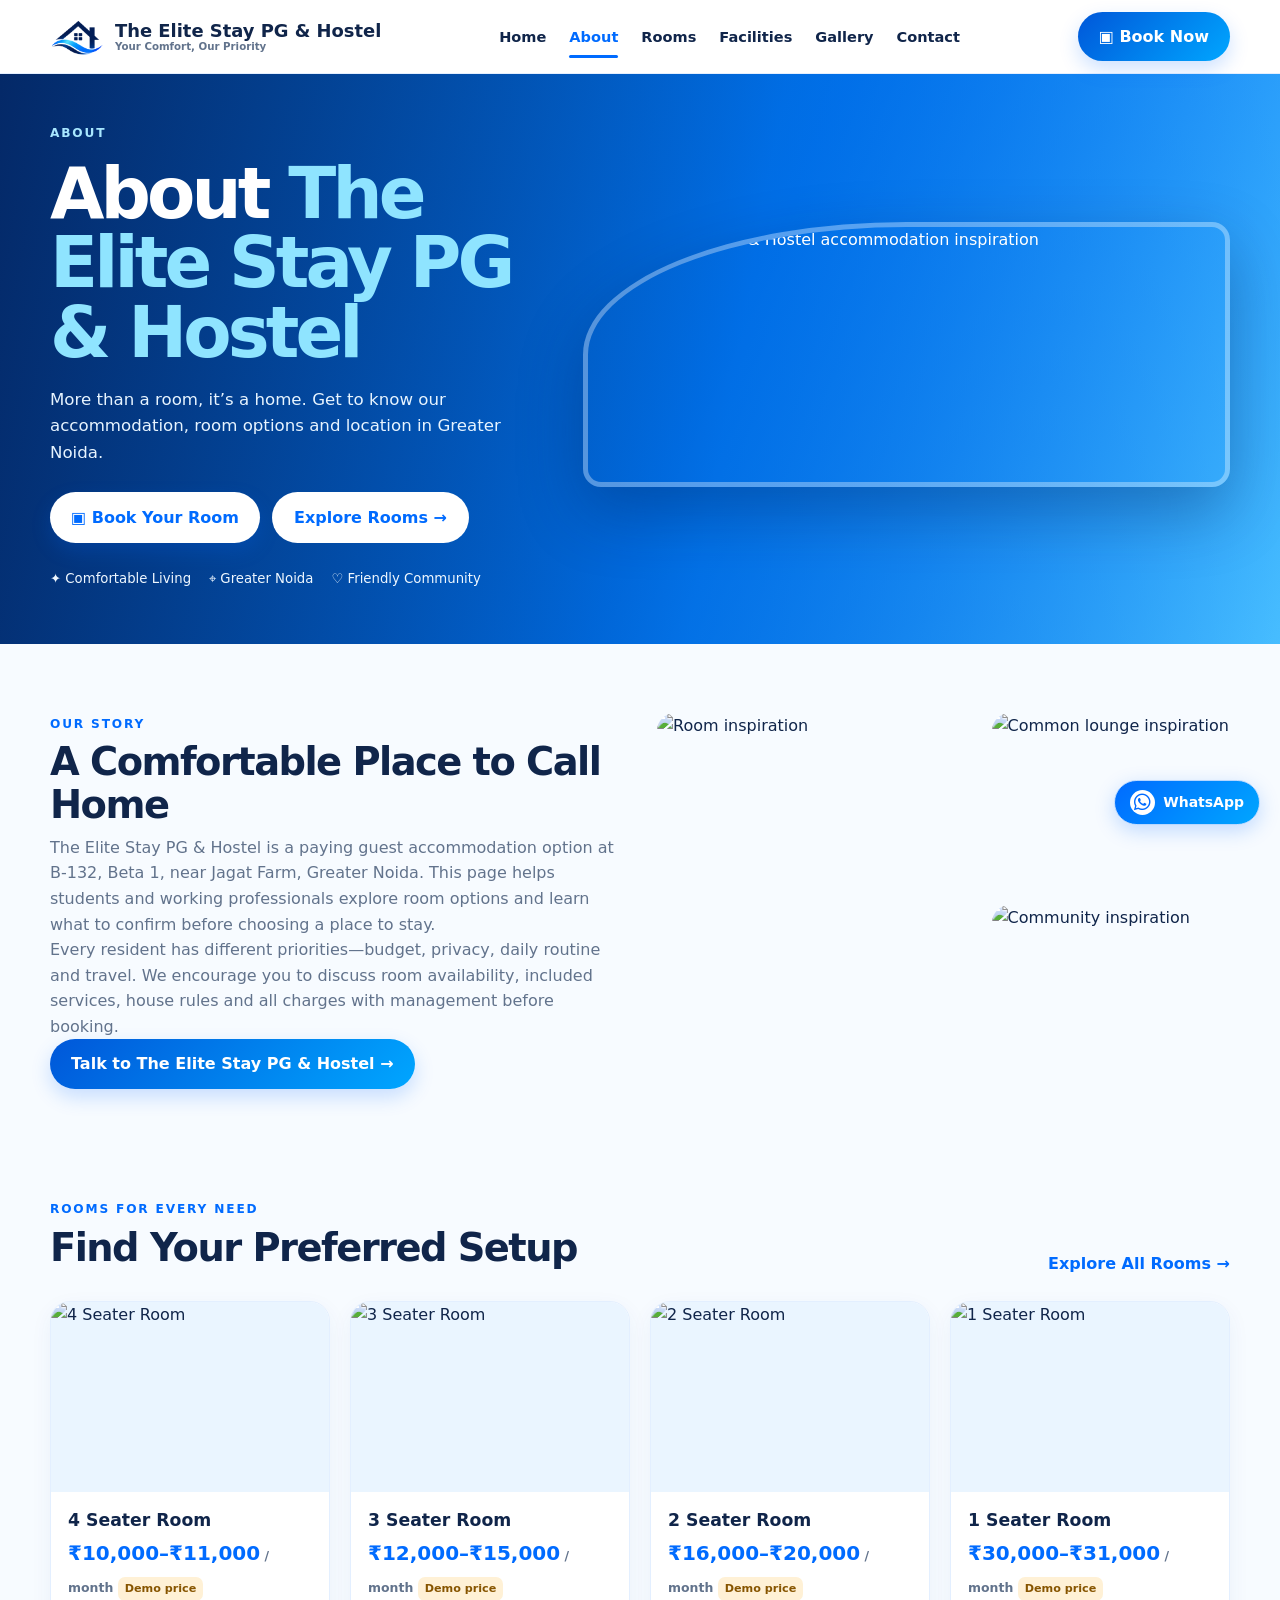
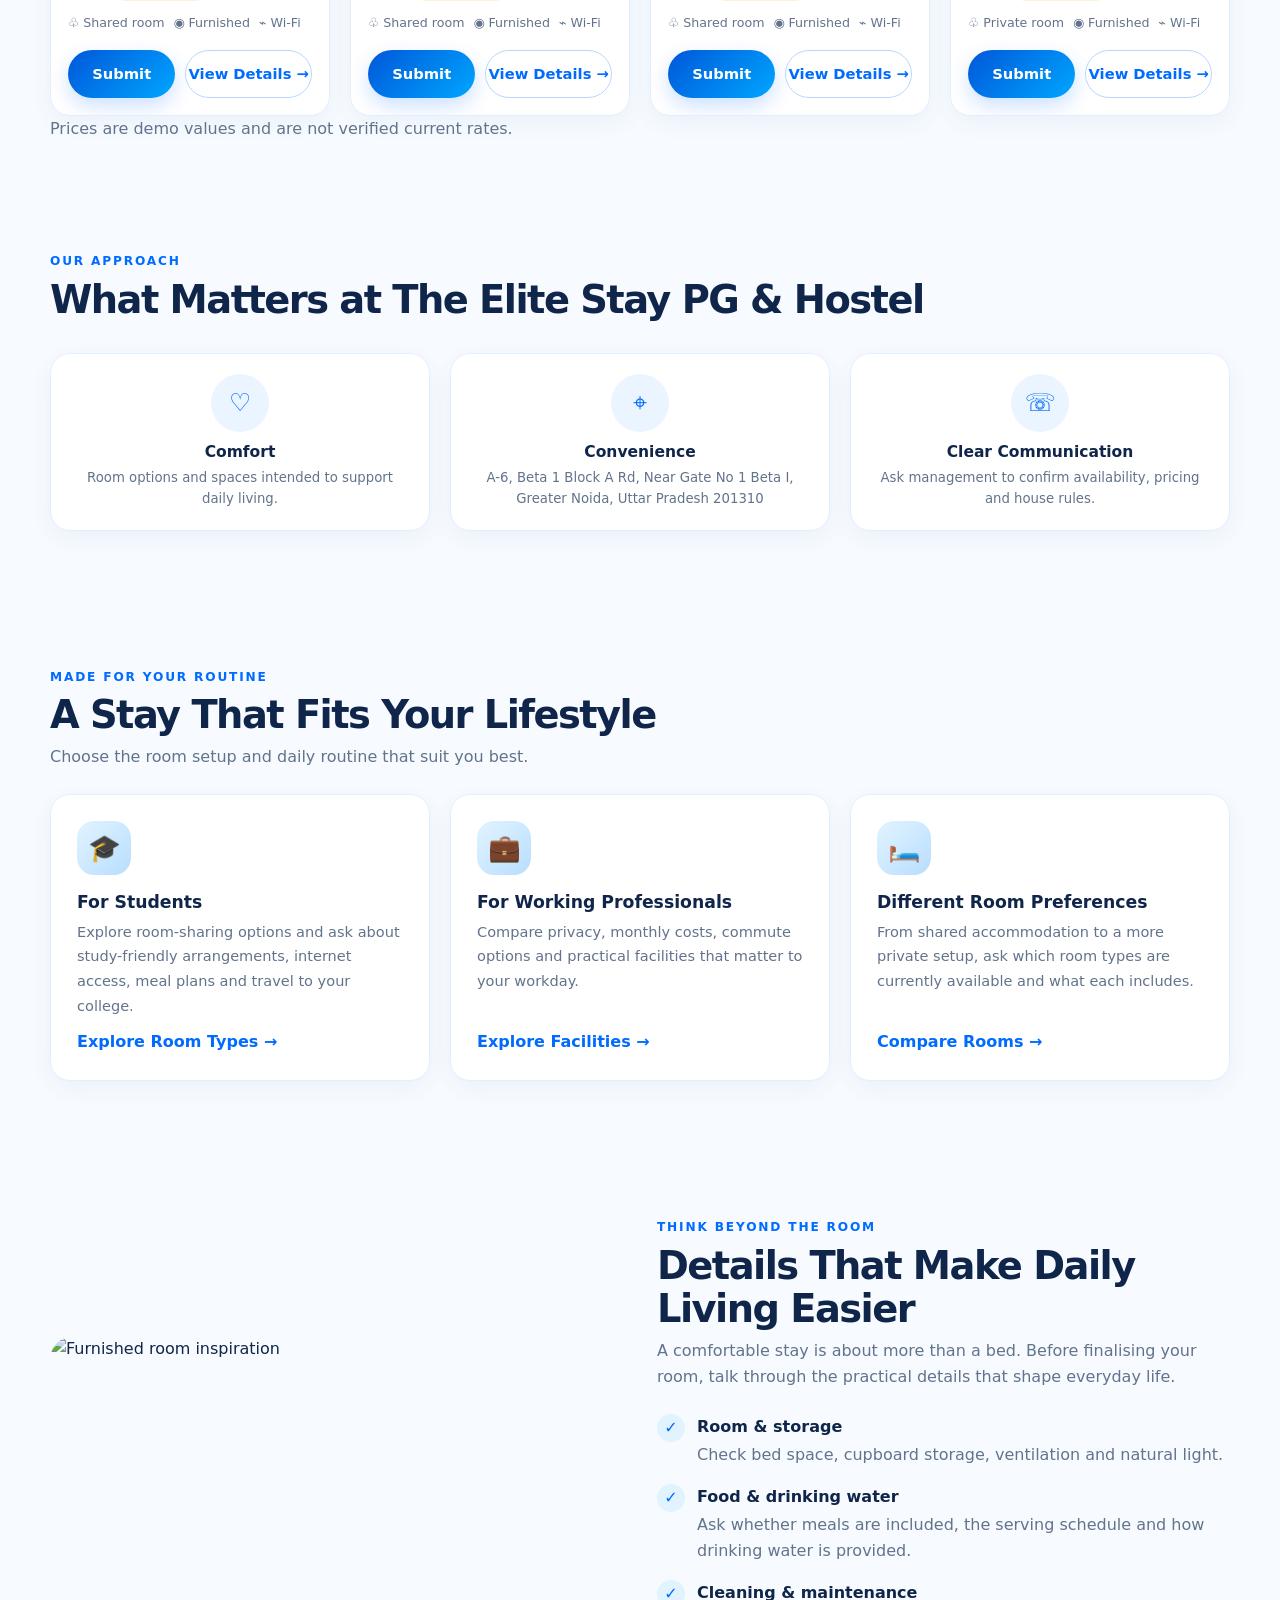
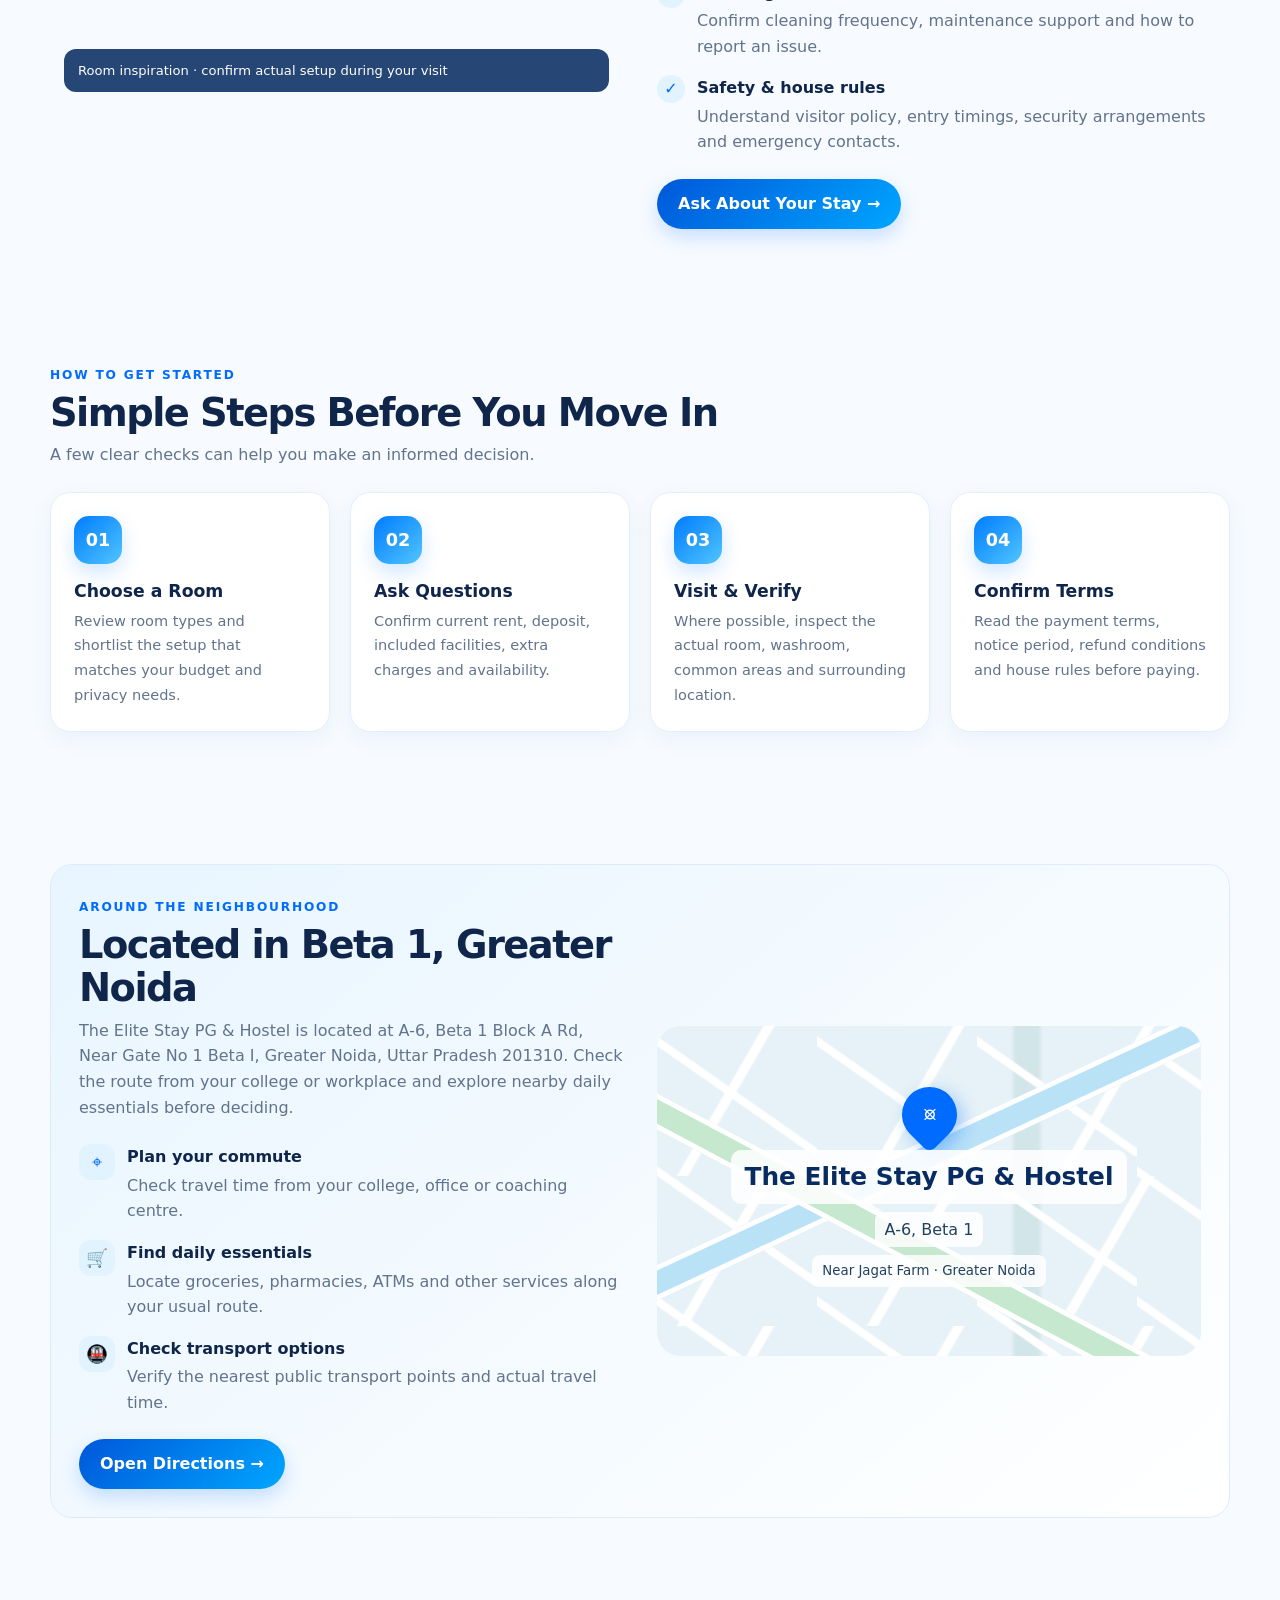
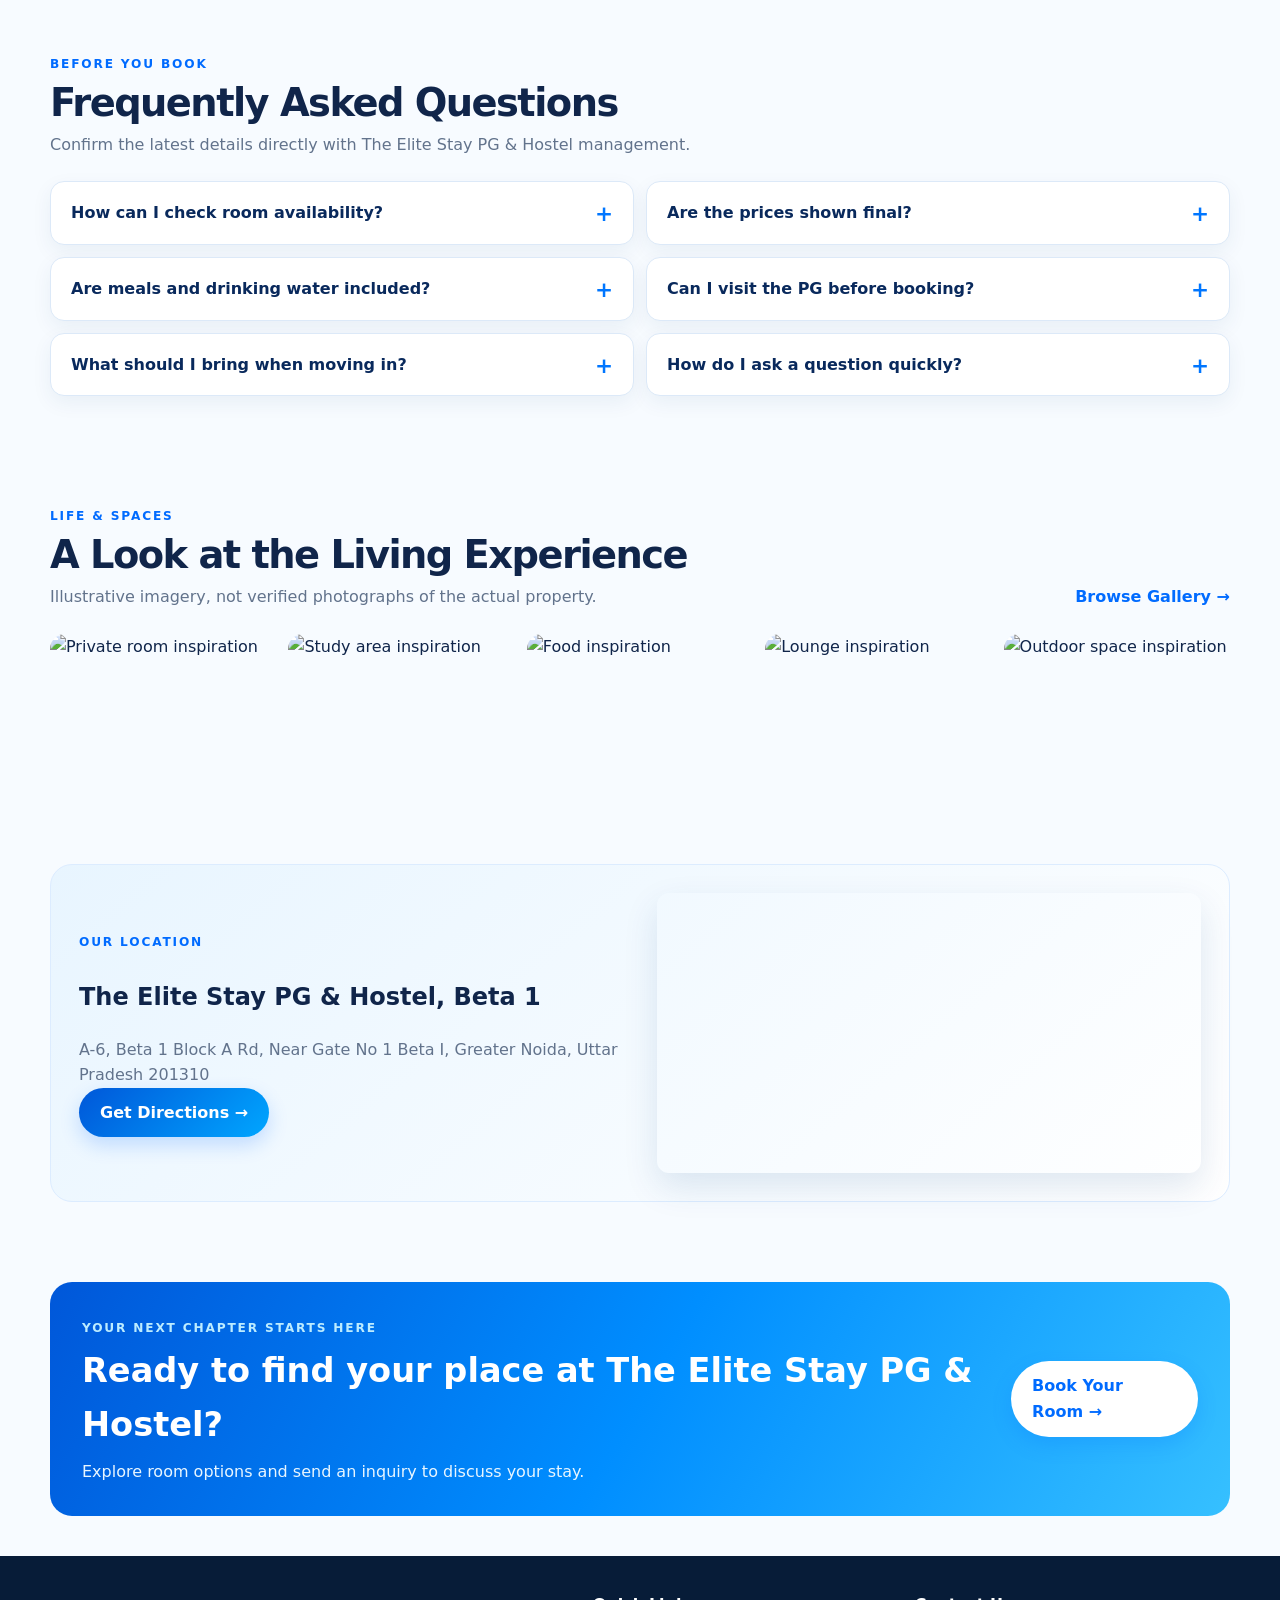
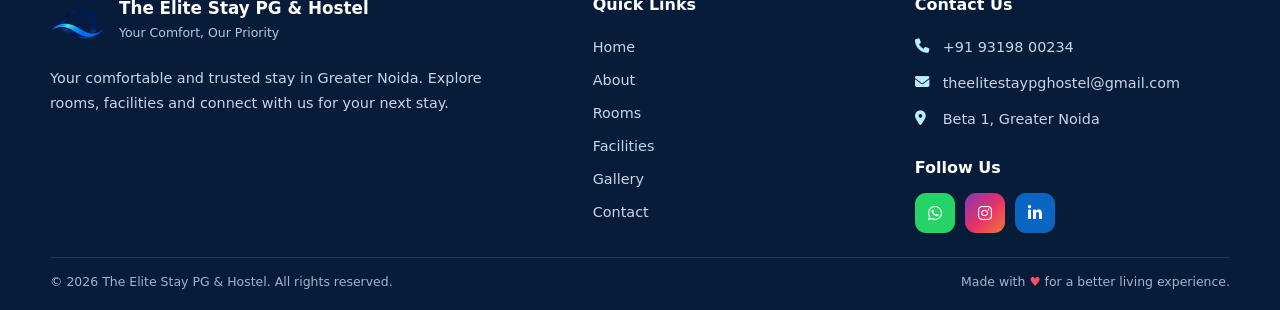
==== commit 3ab4cad3: "Update Elite Stay website" ====
--- a/about.html
+++ b/about.html
@@ -26,7 +26,7 @@
       <nav class="nav-links"><a href="index.html" class="">Home</a><a href="about.html" class="active">About</a><a
           href="rooms.html" class="">Rooms</a><a href="facilities.html" class="">Facilities</a><a href="gallery.html"
           class="">Gallery</a><a href="contact.html" class="">Contact</a></nav><a class="btn nav-cta"
-        href="contact.html#contact-form">▣ Book Now</a>
+        href="https://docs.google.com/forms/d/e/1FAIpQLSdJS4FL_7Egk9JB6NDUkHLVC7mzzREMZd3Gk2sWOfkp1ZcB3Q/viewform">▣ Book Now</a>
     </div>
   </header>
   <section class="hero page-hero">
@@ -34,7 +34,7 @@
       <div><span class="eyebrow" style="color:#a8e7ff">ABOUT</span>
         <h1>About <span>The Elite Stay PG & Hostel</span></h1>
         <p>More than a room, it’s a home. Get to know our accommodation, room options and location in Greater Noida.</p>
-        <div class="hero-actions"><a class="btn btn-light" href="contact.html#contact-form">▣ Book Your Room</a><a
+        <div class="hero-actions"><a class="btn btn-light" href="https://docs.google.com/forms/d/e/1FAIpQLSdJS4FL_7Egk9JB6NDUkHLVC7mzzREMZd3Gk2sWOfkp1ZcB3Q/viewform">▣ Book Your Room</a><a
             class="btn btn-outline" href="rooms.html" style="border-color:#ffffff88">Explore Rooms →</a></div>
         <div class="hero-points"><span>✦ Comfortable Living</span><span>⌖ Greater Noida</span><span>♡ Friendly
             Community</span></div>
@@ -78,7 +78,7 @@
               alt="4 Seater Room" loading="lazy" class=""></div>
           <div class="card-body">
             <h3>4 Seater Room</h3>
-            <div class="price">₹6,000<small> / month <span class="badge-demo">Demo price</span></small></div>
+            <div class="price">₹10,000–₹11,000<small> / month <span class="badge-demo">Demo price</span></small></div>
             <div class="features"><span>♧ Shared room</span><span>◉ Furnished</span><span>⌁ Wi-Fi</span></div><div class="room-card-actions">
               <button class="btn" type="button" data-room-submit="4 Seater Room">Submit</button>
               <button class="btn btn-outline" type="button" data-room-details="4 Seater Room">View Details →</button>
@@ -91,7 +91,7 @@
               alt="3 Seater Room" loading="lazy" class=""></div>
           <div class="card-body">
             <h3>3 Seater Room</h3>
-            <div class="price">₹8,000<small> / month <span class="badge-demo">Demo price</span></small></div>
+            <div class="price">₹12,000–₹15,000<small> / month <span class="badge-demo">Demo price</span></small></div>
             <div class="features"><span>♧ Shared room</span><span>◉ Furnished</span><span>⌁ Wi-Fi</span></div><div class="room-card-actions">
               <button class="btn" type="button" data-room-submit="3 Seater Room">Submit</button>
               <button class="btn btn-outline" type="button" data-room-details="3 Seater Room">View Details →</button>
@@ -104,7 +104,7 @@
               alt="2 Seater Room" loading="lazy" class=""></div>
           <div class="card-body">
             <h3>2 Seater Room</h3>
-            <div class="price">₹9,000<small> / month <span class="badge-demo">Demo price</span></small></div>
+            <div class="price">₹16,000–₹20,000<small> / month <span class="badge-demo">Demo price</span></small></div>
             <div class="features"><span>♧ Shared room</span><span>◉ Furnished</span><span>⌁ Wi-Fi</span></div><div class="room-card-actions">
               <button class="btn" type="button" data-room-submit="2 Seater Room">Submit</button>
               <button class="btn btn-outline" type="button" data-room-details="2 Seater Room">View Details →</button>
@@ -117,7 +117,7 @@
               alt="1 Seater Room" loading="lazy" class=""></div>
           <div class="card-body">
             <h3>1 Seater Room</h3>
-            <div class="price">₹11,000<small> / month <span class="badge-demo">Demo price</span></small></div>
+            <div class="price">₹30,000–₹31,000<small> / month <span class="badge-demo">Demo price</span></small></div>
             <div class="features"><span>♧ Private room</span><span>◉ Furnished</span><span>⌁ Wi-Fi</span></div><div class="room-card-actions">
               <button class="btn" type="button" data-room-submit="1 Seater Room">Submit</button>
               <button class="btn btn-outline" type="button" data-room-details="1 Seater Room">View Details →</button>
@@ -144,7 +144,7 @@
         <div class="card amenity">
           <div class="amenity-icon">⌖</div>
           <h3>Convenience</h3>
-          <p>Located at B-132, Beta 1, near Jagat Farm, Greater Noida.</p>
+          <p>A-6, Beta 1 Block A Rd, Near Gate No 1  Beta I, Greater Noida, Uttar Pradesh 201310</p>
         </div>
         <div class="card amenity">
           <div class="amenity-icon">☏</div>
@@ -259,7 +259,7 @@
       <div>
         <span class="eyebrow">AROUND THE NEIGHBOURHOOD</span>
         <h2>Located in Beta 1, Greater Noida</h2>
-        <p class="muted">The Elite Stay PG & Hostel is listed at B-132, Beta 1, near Jagat Farm, Greater Noida. Check the route from your
+        <p class="muted">The Elite Stay PG & Hostel is located at A-6, Beta 1 Block A Rd, Near Gate No 1  Beta I, Greater Noida, Uttar Pradesh 201310. Check the route from your
           college or workplace and explore nearby daily essentials before deciding.</p>
         <div class="about-nearby-list">
           <div><span>⌖</span>
@@ -281,7 +281,7 @@
         <a class="btn" data-directions target="_blank" rel="noopener" href="#">Open Directions →</a>
       </div>
       <div class="about-map-art">
-        <div class="map-pin">⌖</div><strong>The Elite Stay PG & Hostel</strong><span>B-132, Beta 1</span><small>Near Jagat Farm · Greater
+        <div class="map-pin">⌖</div><strong>The Elite Stay PG & Hostel</strong><span>A-6, Beta 1</span><small>Near Jagat Farm · Greater
           Noida</small>
         <div class="map-lines"></div>
       </div>
@@ -354,7 +354,7 @@
     <div class="container location-card split">
       <div><span class="eyebrow">OUR LOCATION</span>
         <h2>The Elite Stay PG & Hostel, Beta 1</h2>
-        <p class="muted">B-132, Beta 1, near Jagat Farm, Greater Noida, Uttar Pradesh, India.</p><a class="btn"
+        <p class="muted">A-6, Beta 1 Block A Rd, Near Gate No 1  Beta I, Greater Noida, Uttar Pradesh 201310</p><a class="btn"
           data-directions target="_blank" rel="noopener" href="#">Get Directions →</a>
       </div><iframe class="map-frame" title="The Elite Stay PG & Hostel location map" data-map loading="lazy" src=""></iframe>
     </div>
--- a/css/style.css
+++ b/css/style.css
@@ -3366,3 +3366,29 @@
     display: block;
   }
 }
+
+
+/* Home page room cards: keep action buttons aligned at the same bottom level. */
+.page-home .rooms-grid .card {
+  height: 100%;
+}
+
+.page-home .rooms-grid .card-body {
+  display: flex;
+  flex-direction: column;
+  height: calc(100% - 190px);
+}
+
+.page-home .rooms-grid .room-card-actions {
+  margin-top: auto;
+}
+
+@media (max-width: 767px) {
+  .page-home .rooms-grid .card-body {
+    height: auto;
+  }
+
+  .page-home .rooms-grid .room-card-actions {
+    margin-top: 14px;
+  }
+}
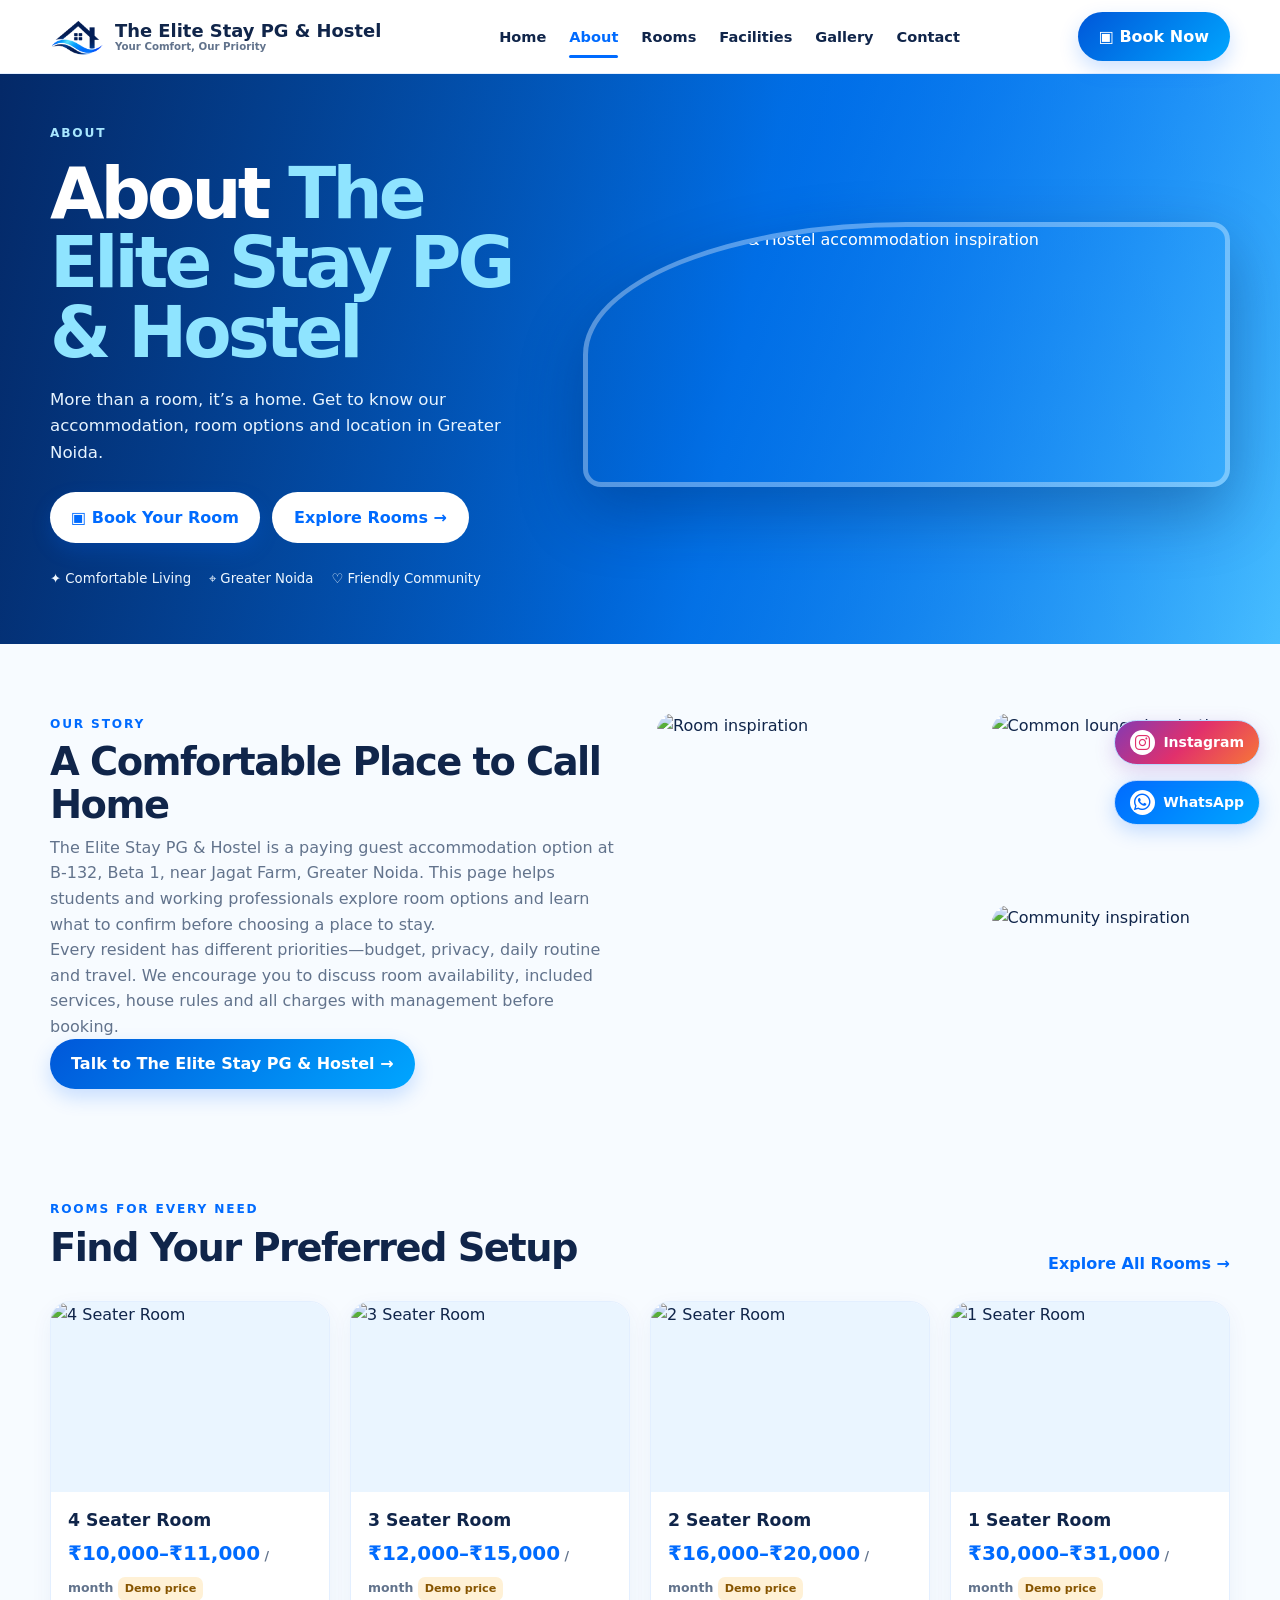
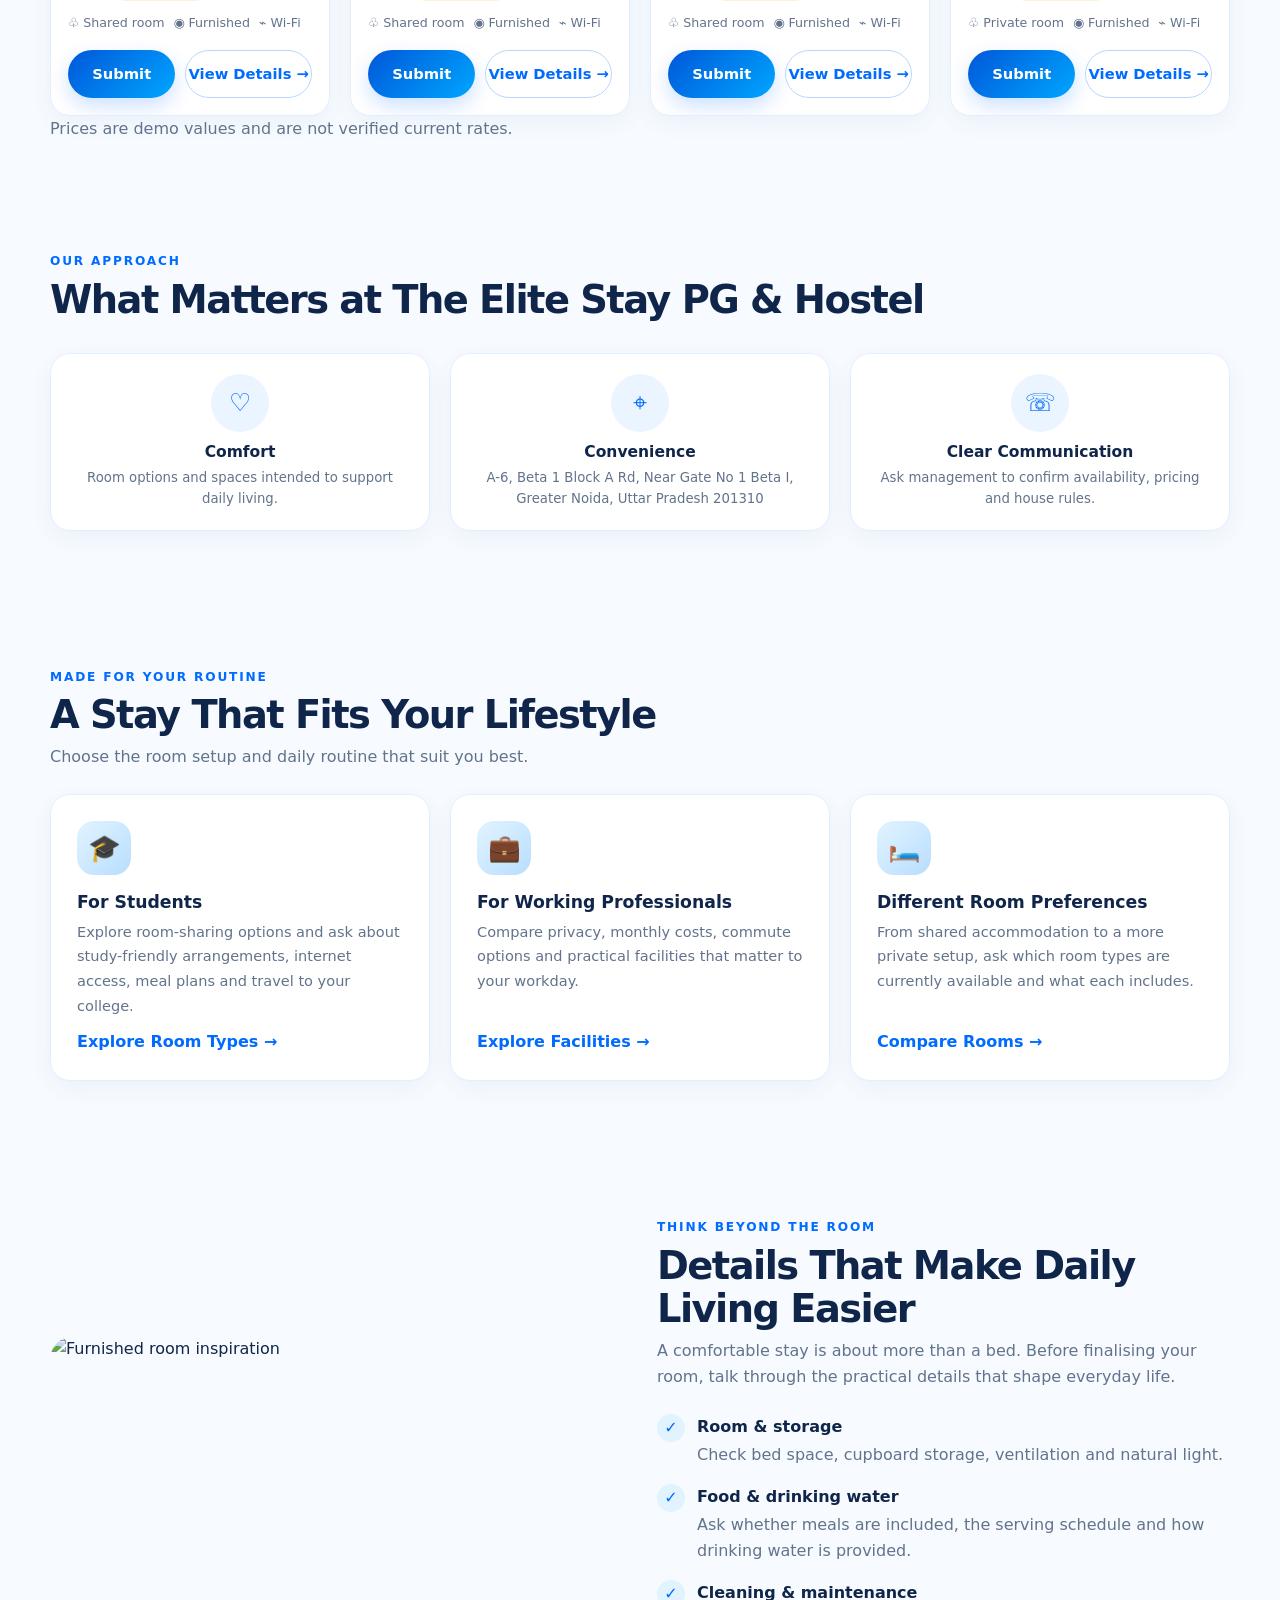
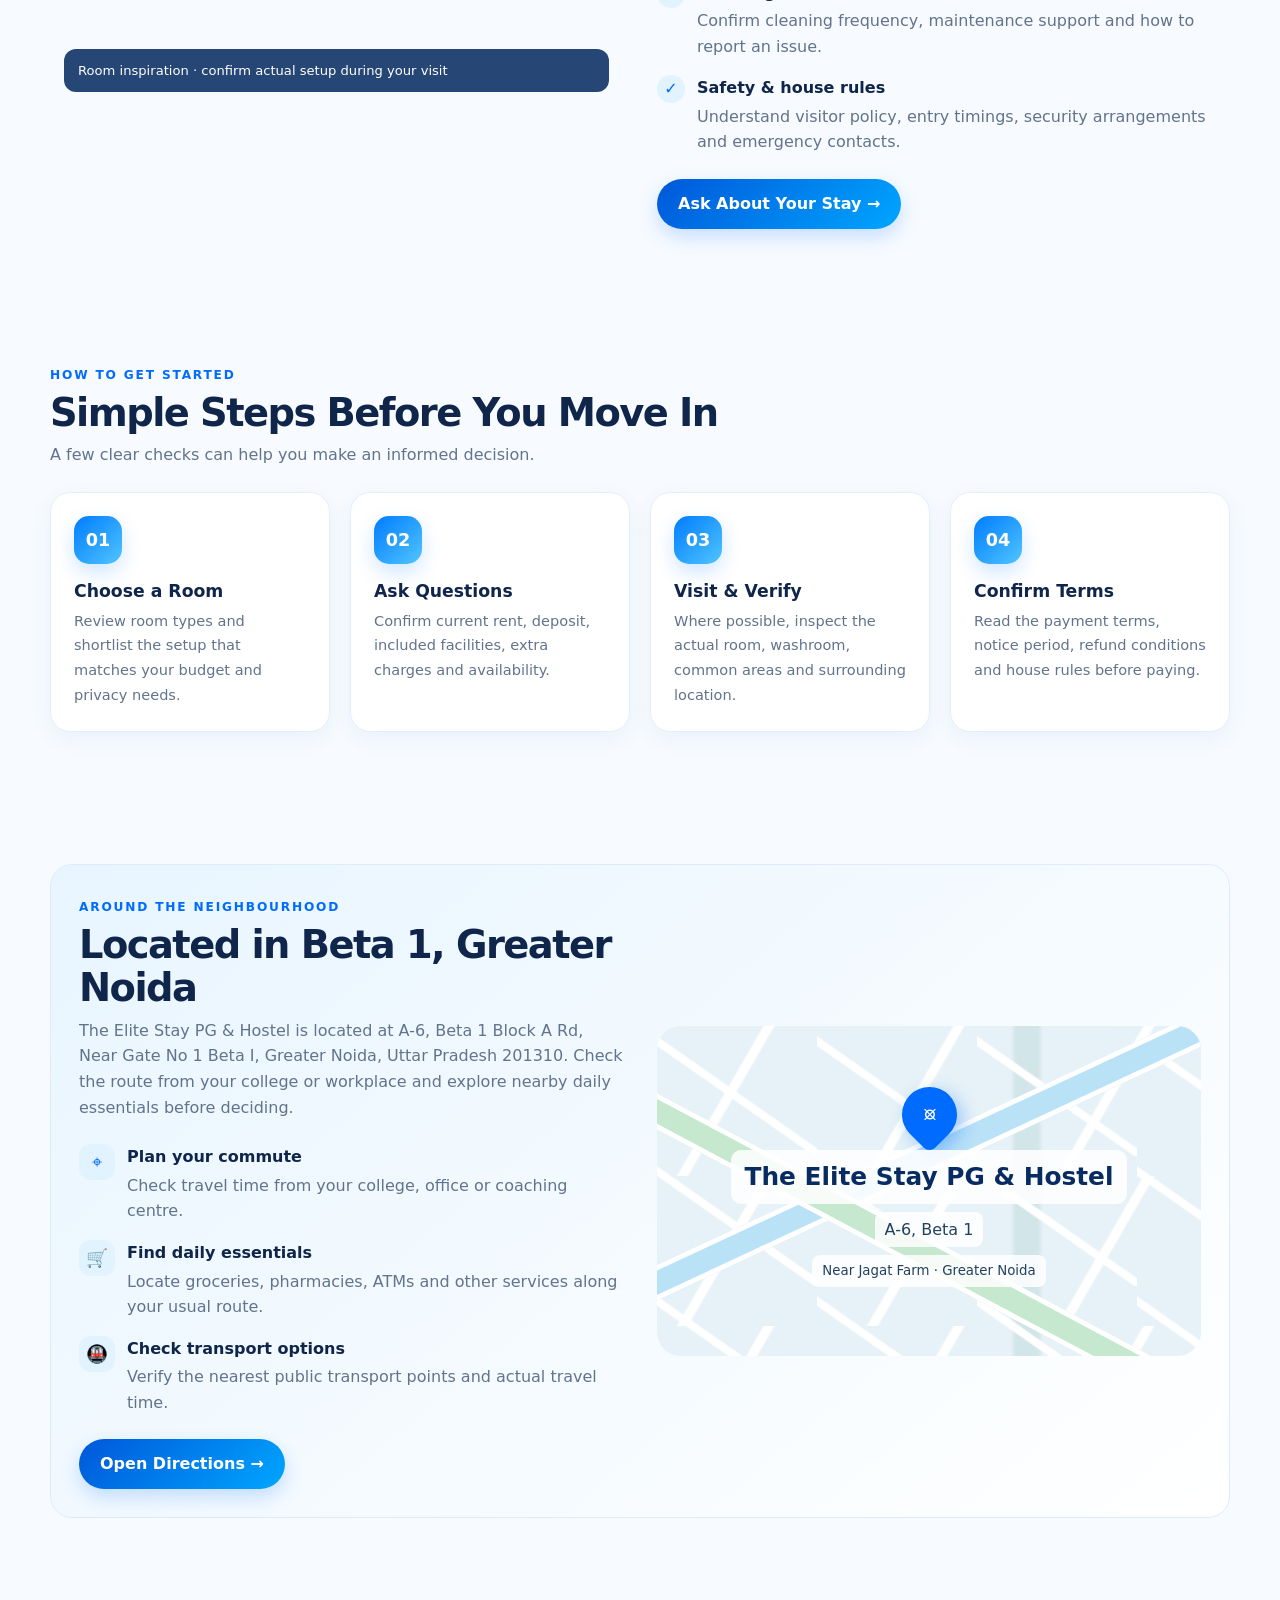
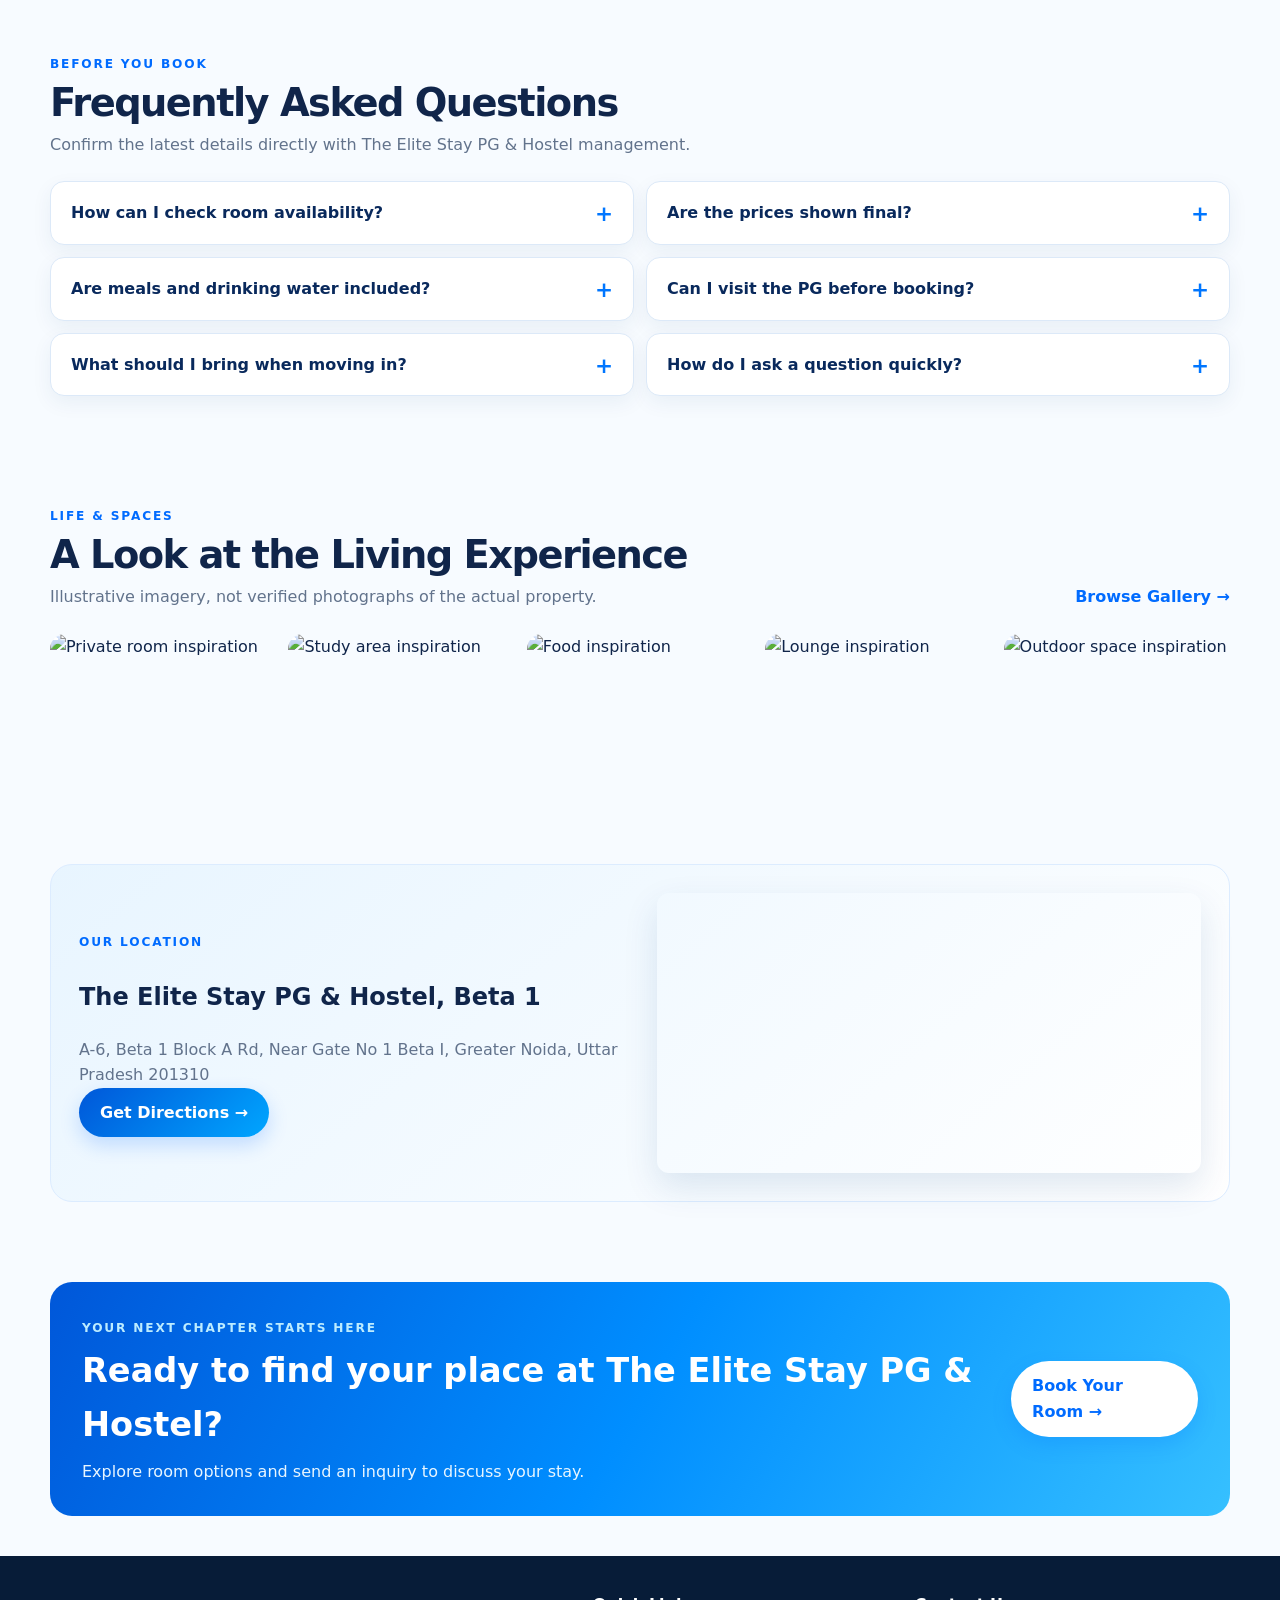
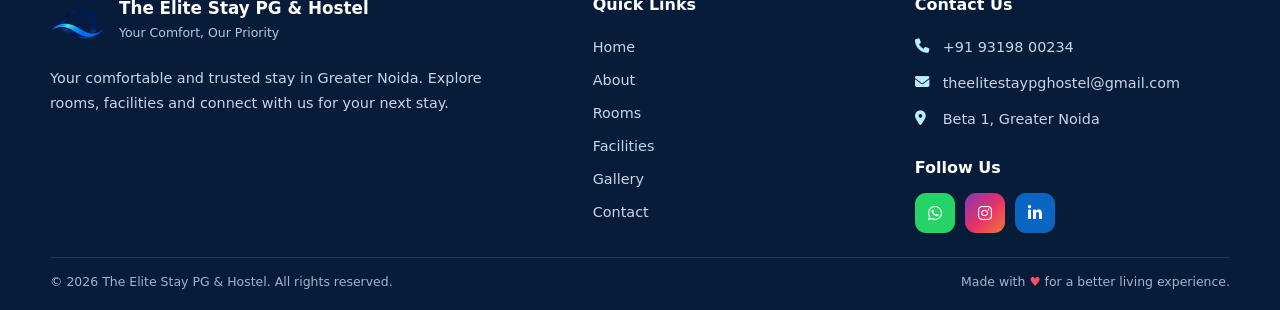
==== commit ffca2553: "Update Elite Stay website" ====
--- a/about.html
+++ b/about.html
@@ -370,7 +370,15 @@
     </div>
   </section><a class="floating-whatsapp" href="#" data-floating-whatsapp
     aria-label="Chat with The Elite Stay PG & Hostel on WhatsApp"><span class="whatsapp-mark" aria-hidden="true"><i class="fa-brands fa-whatsapp"></i></span><span>WhatsApp</span></a>
-  <footer class="footer elite-professional-footer">
+  
+<a class="floating-instagram" href="https://www.instagram.com/theelitestaypg/" data-floating-instagram
+   target="_blank" rel="noopener noreferrer"
+   aria-label="Open The Elite Stay PG & Hostel on Instagram">
+  <span class="instagram-mark" aria-hidden="true"><i class="fa-brands fa-instagram"></i></span>
+  <span>Instagram</span>
+</a>
+
+<footer class="footer elite-professional-footer">
   <div class="container">
     <div class="elite-footer-grid">
       <div class="elite-footer-column elite-footer-about">
--- a/css/style.css
+++ b/css/style.css
@@ -2885,8 +2885,8 @@
 
 
 /* Room detail page additions */
-.property-detail-section{padding-top:28px}.property-top{display:grid;grid-template-columns:minmax(0,1.6fr) minmax(300px,.9fr);gap:16px;align-items:stretch}.property-media{min-width:0}.property-gallery{display:grid;grid-template-columns:2fr 1fr 1fr;grid-template-rows:210px 210px;gap:8px;height:428px}.property-gallery img{width:100%;height:100%;object-fit:cover;border-radius:10px;display:block}.property-gallery img:first-child{grid-row:1/3}.property-summary{padding:22px;display:flex;flex-direction:column;gap:10px}.property-summary h1{margin:0;font-size:2rem}.property-location{color:#5d6b7a}.property-price{margin:4px 0 2px}.property-price small{font-size:.9rem;font-weight:500}.property-meta{display:grid;gap:10px;margin:6px 0}.property-meta div{display:flex;justify-content:space-between;gap:14px;border-bottom:1px solid #e7ebf0;padding-bottom:8px}.property-meta strong{font-size:.85rem}.property-meta span{color:#5d6b7a;font-size:.9rem}.property-book{width:100%;margin-top:auto}.property-map{text-align:center}.property-video-card{margin-top:18px;padding:20px;display:grid;grid-template-columns:.75fr 1.25fr;gap:18px;align-items:center}.property-video{width:100%;aspect-ratio:16/9;border-radius:12px;overflow:hidden;background:#111}.property-video iframe{width:100%;height:100%;border:0}.property-tabs{display:flex;gap:8px;flex-wrap:wrap;margin:22px 0 8px;padding-bottom:12px;border-bottom:1px solid #dfe4ea}.property-tabs a{font-size:.85rem;padding:8px 12px;border-radius:8px;background:#f4f6f8;text-decoration:none}.property-section{padding:18px 0}.property-section h2{margin:5px 0 8px}.property-amenities{display:grid;grid-template-columns:repeat(4,1fr);gap:10px}.property-amenities div{padding:15px;background:#f5f6f8;border-radius:8px;text-align:center;font-size:.9rem}.map-frame{height:280px;border-radius:12px;overflow:hidden}.map-frame iframe{width:100%;height:100%;border:0}.property-cta{padding:20px;display:flex;align-items:center;justify-content:space-between;gap:20px;margin:16px 0 28px}.property-cta h2{margin:5px 0}.room-image-fade{opacity:.35;transition:opacity .18s ease}.card-image img{transition:opacity .18s ease}
-@media(max-width:767px){.property-detail-section{padding-top:12px}.property-top{grid-template-columns:1fr;gap:12px}.property-gallery{height:auto;grid-template-columns:2fr 1fr;grid-template-rows:150px 150px;gap:6px}.property-gallery img:first-child{grid-row:1/3}.property-summary{padding:16px}.property-summary h1{font-size:1.55rem}.property-video-card{grid-template-columns:1fr;padding:16px}.property-video{aspect-ratio:16/9}.property-tabs{overflow-x:auto;flex-wrap:nowrap;padding-bottom:8px}.property-tabs a{white-space:nowrap}.property-amenities{grid-template-columns:repeat(2,1fr)}.map-frame{height:230px}.property-cta{display:block}.property-cta .btn{width:100%;margin-top:10px}.page-property .mobile-app-nav{display:flex!important}}
+.property-detail-section{padding-top:28px}.property-top{display:grid;grid-template-columns:minmax(0,1.6fr) minmax(300px,.9fr);gap:16px;align-items:stretch}.property-media{min-width:0}.property-gallery{display:grid;grid-template-columns:2fr 1fr 1fr;grid-template-rows:210px 210px;gap:8px;height:428px}.property-gallery img{width:100%;height:100%;object-fit:cover;border-radius:10px;display:block}.property-gallery img:first-child{grid-row:1/3}.property-summary{padding:22px;display:flex;flex-direction:column;gap:10px}.property-summary h1{margin:0;font-size:2rem}.property-location{color:#5d6b7a}.property-price{margin:4px 0 2px}.property-price small{font-size:.9rem;font-weight:500}.property-meta{display:grid;gap:10px;margin:6px 0}.property-meta div{display:flex;justify-content:space-between;gap:14px;border-bottom:1px solid #e7ebf0;padding-bottom:8px}.property-meta strong{font-size:.85rem}.property-meta span{color:#5d6b7a;font-size:.9rem}.property-book{width:100%;margin-top:auto}.property-map{text-align:center}.property-video-card{margin-top:18px;padding:28px;display:grid;grid-template-columns:.72fr 1.28fr;gap:24px;align-items:center;background:#fff}.property-video-card h2{margin:6px 0 8px}.property-video{width:100%;aspect-ratio:16/9;border-radius:16px;overflow:hidden;background:#18202b;box-shadow:0 14px 34px rgba(15,35,65,.12)}.property-video iframe{width:100%;height:100%;border:0}.property-video-placeholder{height:100%;min-height:220px;display:flex;align-items:center;justify-content:center;flex-direction:column;gap:9px;color:#fff;text-align:center;padding:24px;background:linear-gradient(135deg,#1a2431,#384454)}.property-video-play{width:58px;height:58px;border-radius:50%;display:grid;place-items:center;background:#e51f2a;font-size:1.25rem}.property-video-placeholder strong{font-size:1.05rem}.property-video-placeholder small{max-width:320px;color:#d9e0e8;line-height:1.5}.property-video-placeholder code{color:#fff}.property-tabs{display:flex;gap:10px;flex-wrap:wrap;margin:22px 0 8px;padding-bottom:12px;border-bottom:1px solid #dfe4ea}.property-tabs a{font-size:.9rem;padding:10px 15px;border-radius:14px;background:#fff;border:1px solid #e5ebf2;text-decoration:none;box-shadow:0 2px 8px rgba(16,37,74,.04)}.property-tabs a:first-child{color:var(--blue);border-color:#b7d7ff}.property-section{padding:22px 0}.property-section h2{margin:5px 0 10px}.property-overview-card{padding:28px;border-radius:20px;background:#fff;box-shadow:0 10px 28px rgba(16,37,74,.06)}.property-overview-card>p{font-size:1.03rem}.property-overview-copy{font-size:1rem;line-height:1.8;color:#53657b}.property-overview-copy p{margin:18px 0}.property-overview-copy strong{color:#10254a}.property-breakdown-section{background:#f7fbff;border-radius:20px;padding:28px;margin-top:8px}.property-breakdown-grid{display:grid;grid-template-columns:repeat(3,1fr);gap:18px;margin-top:18px}.property-breakdown-card{background:#fff;border:1px solid #e5edf6;border-radius:18px;padding:24px;box-shadow:0 7px 22px rgba(16,37,74,.05)}.property-breakdown-icon{width:48px;height:48px;border-radius:14px;background:#e8f3ff;color:#0878e8;display:grid;place-items:center;font-size:1.45rem;margin-bottom:18px}.property-breakdown-card h3{margin:0 0 14px;font-size:1.15rem}.property-breakdown-card ul{list-style:none;padding:0;margin:0}.property-breakdown-card li{position:relative;padding-left:22px;margin:12px 0;color:#5b6b7d;line-height:1.5}.property-breakdown-card li::before{content:"✓";position:absolute;left:0;color:#0878e8;font-weight:800}.property-amenities{display:grid;grid-template-columns:repeat(4,1fr);gap:10px}.property-amenities div{padding:15px;background:#fff;border:1px solid #e5edf6;border-radius:12px;text-align:center;font-size:.9rem;box-shadow:0 3px 10px rgba(16,37,74,.03)}.map-frame{height:280px;border-radius:12px;overflow:hidden}.map-frame iframe{width:100%;height:100%;border:0}.property-cta{padding:20px;display:flex;align-items:center;justify-content:space-between;gap:20px;margin:16px 0 28px}.property-cta h2{margin:5px 0}.room-image-fade{opacity:.35;transition:opacity .18s ease}.card-image img{transition:opacity .18s ease}
+@media(max-width:767px){.property-detail-section{padding-top:12px}.property-top{grid-template-columns:1fr;gap:12px}.property-gallery{height:auto;grid-template-columns:2fr 1fr;grid-template-rows:150px 150px;gap:6px}.property-gallery img:first-child{grid-row:1/3}.property-summary{padding:16px}.property-summary h1{font-size:1.55rem}.property-video-card{grid-template-columns:1fr;padding:16px}.property-video{aspect-ratio:16/9}.property-tabs{overflow-x:auto;flex-wrap:nowrap;padding-bottom:8px}.property-tabs a{white-space:nowrap}.property-overview-card,.property-breakdown-section{padding:20px;border-radius:16px}.property-breakdown-grid{grid-template-columns:1fr;gap:12px}.property-breakdown-card{padding:18px}.property-amenities{grid-template-columns:repeat(2,1fr)}.map-frame{height:230px}.property-cta{display:block}.property-cta .btn{width:100%;margin-top:10px}.page-property .mobile-app-nav{display:flex!important}}
 @media(min-width:768px){.page-property .mobile-app-nav{display:none!important}}
 
 
@@ -3392,3 +3392,509 @@
     margin-top: 14px;
   }
 }
+
+/* Room enquiry popup + other-room references — additive only */
+.inquiry-room-modal{
+  width:min(100%, 680px);
+  max-width:680px;
+  max-height:84vh;
+  max-height:84dvh;
+  border-radius:20px;
+  overflow:hidden;
+  box-sizing:border-box;
+}
+.inquiry-room-header{
+  padding:20px 24px 15px;
+  border-bottom:1px solid #e8edf3;
+  background:#fff;
+}
+.inquiry-room-header .eyebrow{
+  display:block;
+  margin-bottom:6px;
+}
+.inquiry-room-header h2{
+  margin:0;
+  font-size:1.55rem;
+}
+.inquiry-room-content{
+  padding:18px 24px 22px;
+}
+.inquiry-room-grid{
+  grid-template-columns:minmax(0,1fr) minmax(0,1fr);
+  gap:13px 16px;
+}
+.inquiry-room-grid .field input,
+.inquiry-room-grid .field select,
+.inquiry-room-grid .field textarea{
+  width:100%;
+  min-width:0;
+  min-height:48px;
+  border-radius:13px;
+  background:#fff;
+  font-size:.96rem;
+  box-sizing:border-box;
+}
+.inquiry-room-grid .field textarea{
+  min-height:100px;
+  resize:vertical;
+}
+.inquiry-room-actions{
+  display:grid;
+  grid-template-columns:1fr 1fr;
+  gap:12px;
+  margin-top:16px;
+}
+.inquiry-room-actions .btn{
+  min-height:48px;
+  border-radius:26px;
+  font-size:.95rem;
+  font-weight:800;
+}
+.inquiry-whatsapp-btn{
+  background:#16b978;
+  border-color:#16b978;
+  color:#fff;
+}
+.inquiry-whatsapp-btn:hover{
+  background:#10a86c;
+  border-color:#10a86c;
+}
+.inquiry-room-modal .inquiry-close{
+  position:absolute;
+  top:18px;
+  right:22px;
+  z-index:2;
+  background:#fff;
+  border:1px solid #dfe6ed;
+  color:#667585;
+  width:42px;
+  height:42px;
+  font-size:1.45rem;
+}
+.inquiry-room-modal .notice{
+  margin-top:14px;
+}
+.property-video video{
+  display:block;
+  width:100%;
+  height:100%;
+  object-fit:cover;
+  background:#18202b;
+}
+.property-other-rooms-section{
+  padding-top:6px;
+  padding-bottom:34px;
+}
+.property-other-rooms-grid{
+  display:grid;
+  grid-template-columns:repeat(3,minmax(0,1fr));
+  gap:18px;
+  margin-top:18px;
+}
+.property-other-room-card{
+  overflow:hidden;
+  background:#fff;
+  border:1px solid #e4ebf3;
+  border-radius:20px;
+  box-shadow:0 8px 24px rgba(16,37,74,.06);
+}
+.property-other-room-image{
+  height:190px;
+  overflow:hidden;
+  background:#eaf5ff;
+}
+.property-other-room-image img{
+  width:100%;
+  height:100%;
+  object-fit:cover;
+  display:block;
+}
+.property-other-room-body{
+  padding:18px;
+}
+.property-other-room-body .eyebrow{
+  font-size:.72rem;
+}
+.property-other-room-body h3{
+  margin:4px 0 8px;
+  font-size:1.25rem;
+}
+.property-other-room-price{
+  color:var(--blue);
+  font-weight:850;
+  font-size:1.1rem;
+}
+.property-other-room-price small{
+  color:#667585;
+  font-weight:500;
+  font-size:.78rem;
+}
+.property-other-room-body p{
+  color:#667585;
+  font-size:.88rem;
+  margin:9px 0 15px;
+}
+.property-other-room-actions{
+  display:grid;
+  grid-template-columns:1fr 1.2fr;
+  gap:8px;
+}
+.property-other-room-actions .btn{
+  min-width:0;
+  width:100%;
+  padding:10px 8px;
+  white-space:nowrap;
+  font-size:.86rem;
+}
+@media(max-width:900px){
+  .property-other-rooms-grid{grid-template-columns:repeat(2,minmax(0,1fr));}
+}
+@media(max-width:767px){
+  .inquiry-room-modal{
+    width:100%;
+    max-width:100%;
+    max-height:calc(100dvh - 16px);
+  }
+  .inquiry-room-header{
+    padding:18px 16px 13px;
+  }
+  .inquiry-room-header h2{
+    font-size:1.45rem;
+    padding-right:46px;
+  }
+  .inquiry-room-content{
+    padding:16px 14px 20px;
+  }
+  .inquiry-room-actions{
+    grid-template-columns:1fr 1fr;
+    gap:9px;
+  }
+  .inquiry-room-actions .btn{
+    min-height:50px;
+    padding:10px 8px;
+    font-size:.88rem;
+  }
+  .inquiry-room-modal .inquiry-close{
+    top:14px;
+    right:14px;
+    width:42px;
+    height:42px;
+  }
+  .property-other-rooms-grid{
+    grid-template-columns:1fr;
+    gap:14px;
+  }
+  .property-other-room-image{height:175px;}
+}
+
+/* Room-detail-only additions: compare, room features, and booking checklist. */
+.property-compare-section h2,.property-room-features-section h2,.property-check-section h2{margin:5px 0 8px}
+.property-compare-wrap{margin-top:18px;overflow-x:auto;border:1px solid #e5ebf2;border-radius:18px;background:#fff;box-shadow:0 8px 24px rgba(16,37,74,.04)}
+.property-compare-table{width:100%;min-width:980px;border-collapse:collapse;font-size:.95rem}
+.property-compare-table th,.property-compare-table td{padding:16px 18px;border-bottom:1px solid #e7ebf0;text-align:left;vertical-align:middle;color:#5b6878;line-height:1.45}
+.property-compare-table thead th{background:#f8fbff;color:#10254a;font-size:1rem;font-weight:800}
+.property-compare-table thead th:first-child{color:#68778a;text-transform:uppercase;font-size:.8rem;letter-spacing:.08em}
+.property-compare-table thead th span{display:inline-block;margin-top:6px;color:#0878e8;font-size:.82rem;font-weight:700}
+.property-compare-table tbody th{color:#10254a;font-weight:800;white-space:nowrap;background:#fbfdff}
+.property-compare-table tbody td:nth-child(n+2){min-width:170px}
+.property-compare-table tbody tr:first-child td{color:#0878e8;font-weight:800;font-size:1rem}
+.property-compare-table tbody tr:last-child th,.property-compare-table tbody tr:last-child td{border-bottom:0}
+.property-room-features-section{padding-top:30px}
+.property-feature-grid{display:grid;grid-template-columns:repeat(4,1fr);gap:18px;margin-top:20px}
+.property-feature-card{background:#fff;border:1px solid #e5ebf2;border-radius:18px;padding:28px 24px;text-align:center;box-shadow:0 7px 22px rgba(16,37,74,.05);min-height:210px}
+.property-feature-icon{width:62px;height:62px;border-radius:50%;background:#eaf5ff;color:#0878e8;display:grid;place-items:center;font-size:1.65rem;margin:0 auto 22px}
+.property-feature-card h3{margin:0 0 10px;font-size:1.08rem;color:#10254a}
+.property-feature-card p{margin:0;color:#68778a;line-height:1.55}
+.property-check-section{padding-top:30px}
+.property-check-grid{display:grid;grid-template-columns:1fr 1fr;gap:22px;margin-top:18px}
+.property-check-card{background:#fff;border:1px solid #e5ebf2;border-radius:20px;padding:26px;box-shadow:0 8px 24px rgba(16,37,74,.05)}
+.property-check-heading{display:flex;gap:14px;align-items:flex-start;margin-bottom:16px}
+.property-check-heading h3{margin:0 0 4px;color:#10254a;font-size:1.2rem}
+.property-check-heading p{margin:0;color:#718096}
+.property-check-icon{width:44px;height:44px;flex:0 0 44px;border-radius:13px;display:grid;place-items:center;font-weight:900}
+.property-check-icon.included{background:#e8fff5;color:#0a9b70}
+.property-check-icon.confirm{background:#eaf5ff;color:#0878e8}
+.property-check-card ul{list-style:none;margin:0;padding:0}
+.property-check-card li{position:relative;padding-left:30px;margin:15px 0;color:#5b6878;line-height:1.55}
+.property-check-card li::before{content:"✓";position:absolute;left:0;top:1px;width:20px;height:20px;border-radius:50%;display:grid;place-items:center;background:#dff9ee;color:#0a9b70;font-size:.75rem;font-weight:900}
+.property-check-card:nth-child(2) li::before{content:"i";background:#eaf5ff;color:#0878e8;font-family:Arial,sans-serif}
+.property-check-card strong{color:#10254a}
+@media(max-width:1000px){.property-feature-grid{grid-template-columns:repeat(2,1fr)}}
+@media(max-width:767px){
+  .property-compare-table{min-width:900px}
+  .property-compare-table th,.property-compare-table td{padding:13px 14px}
+  .property-feature-grid{grid-template-columns:1fr 1fr;gap:12px}
+  .property-feature-card{padding:20px 14px;min-height:190px}
+  .property-feature-icon{width:52px;height:52px;margin-bottom:16px}
+  .property-feature-card h3{font-size:1rem}
+  .property-feature-card p{font-size:.9rem}
+  .property-check-grid{grid-template-columns:1fr;gap:14px}
+  .property-check-card{padding:20px}
+}
+@media(max-width:480px){.property-feature-grid{grid-template-columns:1fr}}
+
+/* Rooms page heading alignment only — keeps existing section order/content and does not affect enquiry form. */
+.page-rooms .section-head {
+  padding-left: 10px;
+  padding-right: 10px;
+  box-sizing: border-box;
+}
+@media (max-width: 767px) {
+  .page-rooms .section-head {
+    padding-left: 6px;
+    padding-right: 6px;
+  }
+}
+
+/* Moved room-information sections: keep the existing Rooms page layout intact. */
+.rooms-moved-section .container{min-width:0}
+.rooms-moved-section h2{margin-top:6px}
+.rooms-moved-section{overflow:hidden}
+
+/* Facilities page - weekly menu, service standards and interactive comforts. */
+.facility-menu-card{
+  background:#fff;
+  border:1px solid #dfeaf7;
+  border-radius:24px;
+  padding:28px;
+  box-shadow:0 10px 30px rgba(16,37,74,.06);
+}
+.facility-menu-head{display:flex;align-items:flex-start;justify-content:space-between;gap:24px;margin-bottom:22px}
+.facility-menu-head h2{margin:6px 0 4px}
+.facility-menu-head p{margin:0;color:var(--muted)}
+.menu-day-tabs{display:flex;gap:10px;flex-wrap:wrap;justify-content:flex-end}
+.menu-day{border:1px solid #dce8f5;background:#f7fbff;color:#17233b;border-radius:999px;padding:10px 17px;font:inherit;font-weight:800;cursor:pointer;transition:.2s ease}
+.menu-day:hover,.menu-day.active{background:var(--blue);border-color:var(--blue);color:#fff;box-shadow:0 8px 18px rgba(0,107,255,.18)}
+.menu-meals{display:grid;grid-template-columns:repeat(3,1fr);gap:16px}
+.menu-meal{min-height:138px;border:1px solid #dce8f5;border-radius:18px;background:#f7fbff;padding:22px}
+.menu-meal span{display:block;font-size:.8rem;font-weight:900;letter-spacing:.04em;margin-bottom:10px}
+.menu-meal strong{display:block;font-size:1.03rem;line-height:1.45;color:#17233b}
+.menu-meal.breakfast span{color:#c87800}.menu-meal.lunch{background:#f5faff;border-color:#bcd9f7}.menu-meal.lunch span{color:#0878e8}.menu-meal.dinner span{color:#5b55c9}
+.tiffin-service{margin-top:18px;border:1px solid #bfdaf4;background:#edf7ff;border-radius:18px;padding:20px 22px;display:grid;grid-template-columns:auto 1fr auto;align-items:center;gap:18px}
+.tiffin-icon{width:60px;height:60px;border-radius:15px;background:var(--blue);color:#fff;display:grid;place-items:center;font-size:1.35rem}
+.tiffin-service h3{margin:0 0 4px;font-size:1.15rem}.tiffin-service p{margin:0;color:var(--muted);line-height:1.5}
+.tiffin-service .btn{white-space:nowrap}
+.facility-service-section{padding-top:26px}.service-standard-grid{display:grid;grid-template-columns:repeat(3,1fr);gap:18px;margin-top:20px}
+.service-standard-card{background:#fff;border:1px solid #e1ebf6;border-radius:22px;padding:28px;min-height:280px;box-shadow:0 8px 24px rgba(16,37,74,.05)}
+.service-standard-icon{width:62px;height:62px;border-radius:16px;background:#eaf5ff;color:#0878e8;display:grid;place-items:center;font-size:1.45rem;margin-bottom:32px}
+.service-standard-card h3{margin:0 0 10px;font-size:1.18rem}.service-standard-card p{margin:0;color:var(--muted);line-height:1.65}
+.amenity-chip-panel{background:#fff;border:1px solid #dfeaf7;border-radius:24px;padding:28px;box-shadow:0 8px 24px rgba(16,37,74,.05)}
+.facility-amenity-chips{display:flex;flex-wrap:wrap;gap:12px}
+.facility-amenity-chip{border:1px solid #dce8f5;background:#f7fbff;color:#17233b;border-radius:999px;padding:11px 17px;font:inherit;font-weight:750;cursor:pointer;transition:.2s ease}
+.facility-amenity-chip:hover,.facility-amenity-chip.active{background:var(--blue);border-color:var(--blue);color:#fff;box-shadow:0 8px 18px rgba(0,107,255,.16)}
+.facility-amenity-detail{margin-top:22px;border:1px solid #dce8f5;background:#f7fbff;border-radius:18px;padding:18px 22px;display:flex;align-items:center;gap:14px}
+.facility-info-icon{width:34px;height:34px;flex:0 0 34px;border-radius:50%;background:var(--blue);color:#fff;display:grid;place-items:center;font-weight:900}.facility-amenity-detail p{margin:0;color:#17233b;line-height:1.5}.facility-amenity-detail strong{font-weight:850}
+@media(max-width:900px){
+  .facility-menu-head{flex-direction:column}.menu-day-tabs{justify-content:flex-start}.menu-meals,.service-standard-grid{grid-template-columns:1fr}
+  .tiffin-service{grid-template-columns:auto 1fr}.tiffin-service .btn{grid-column:2;width:max-content}
+}
+@media(max-width:767px){
+  .facility-menu-card,.amenity-chip-panel{padding:18px;border-radius:18px}
+  .menu-day-tabs{width:100%;flex-wrap:nowrap;overflow-x:auto;padding-bottom:4px;justify-content:flex-start}
+  .menu-day{flex:0 0 auto;padding:9px 15px}
+  .menu-meal{min-height:0;padding:18px}.menu-meal strong{font-size:.98rem}
+  .tiffin-service{grid-template-columns:1fr;padding:18px;gap:12px}.tiffin-icon{width:50px;height:50px}.tiffin-service .btn{grid-column:auto;width:100%;text-align:center}
+  .service-standard-card{min-height:0;padding:22px}.service-standard-icon{margin-bottom:22px}
+  .facility-amenity-chips{gap:8px}.facility-amenity-chip{padding:9px 12px;font-size:.86rem}.facility-amenity-detail{padding:15px;align-items:flex-start}
+}
+
+
+/* Nearby locations section - additive only. Existing site styles remain unchanged. */
+.nearby-section { background: #f7fbff; }
+.nearby-hero-head { margin-bottom: 26px; }
+.nearby-hero-head h2 { margin: 8px 0 10px; font-size: clamp(2rem, 4vw, 3.25rem); line-height: 1.02; letter-spacing: -.04em; }
+.nearby-hero-head p { max-width: 930px; font-size: 1.05rem; line-height: 1.65; margin: 0; }
+.nearby-toolbar { background: #fff; border: 1px solid #e2ebf5; border-radius: 22px; box-shadow: 0 8px 28px rgba(25, 61, 104, .06); padding: 14px; display: flex; align-items: center; gap: 12px; margin-bottom: 28px; overflow: hidden; }
+.nearby-tabs { display: flex; align-items: center; gap: 10px; overflow-x: auto; flex: 1 1 auto; scrollbar-width: none; }
+.nearby-tabs::-webkit-scrollbar { display: none; }
+.nearby-tab { flex: 0 0 auto; border: 1px solid #e1e9f2; background: #fff; color: #172033; border-radius: 999px; padding: 11px 15px; font: inherit; font-weight: 800; white-space: nowrap; cursor: pointer; transition: .2s ease; }
+.nearby-tab span { display: inline-grid; place-items: center; min-width: 28px; height: 28px; margin-left: 6px; padding: 0 7px; border-radius: 999px; background: #f1f5f9; color: #64748b; font-size: .78rem; }
+.nearby-tab:hover { border-color: #b9d7ff; background: #f7fbff; }
+.nearby-tab.active { background: #0b7bf3; color: #fff; border-color: #0b7bf3; box-shadow: 0 8px 18px rgba(11, 123, 243, .18); }
+.nearby-tab.active span { background: rgba(255,255,255,.18); color: #fff; }
+.nearby-search { flex: 0 0 365px; height: 54px; border: 1px solid #e1e9f2; border-radius: 15px; display: flex; align-items: center; gap: 12px; padding: 0 16px; color: #6b7d94; background: #f9fbfd; }
+.nearby-search i { color: #64748b; }
+.nearby-search input { width: 100%; border: 0; outline: 0; background: transparent; font: inherit; color: #172033; min-width: 0; }
+.nearby-search input::placeholder { color: #95a4b8; }
+.nearby-grid { display: grid; grid-template-columns: repeat(3, minmax(0, 1fr)); gap: 26px; }
+.nearby-card { background: #fff; border: 1px solid #e2e8f0; border-radius: 20px; padding: 26px 26px 20px; min-width: 0; min-height: 292px; display: flex; flex-direction: column; box-shadow: 0 5px 18px rgba(26, 56, 91, .045); transition: .2s ease; }
+.nearby-card:hover { transform: translateY(-2px); border-color: #a9d2ff; box-shadow: 0 12px 28px rgba(26, 56, 91, .09); }
+.nearby-card[hidden] { display: none !important; }
+.nearby-card-top { display: flex; align-items: flex-start; gap: 16px; min-width: 0; }
+.nearby-icon { flex: 0 0 56px; width: 56px; height: 56px; border-radius: 50%; display: grid; place-items: center; background: #eef6ff; color: #0b7bf3; font-size: 1.25rem; }
+.nearby-card[data-category="market"] .nearby-icon { color: #5149d9; background: #f0f1ff; }
+.nearby-card[data-category="metro"] .nearby-icon { color: #0787bd; background: #eefaff; }
+.nearby-card[data-category="hospital"] .nearby-icon { color: #049a73; background: #edfff7; }
+.nearby-card-main { min-width: 0; flex: 1; }
+.nearby-category { display: inline-flex; align-items: center; border-radius: 999px; padding: 5px 10px; background: #edf5ff; color: #0b72dd; font-size: .72rem; line-height: 1; font-weight: 900; letter-spacing: .02em; text-transform: uppercase; }
+.nearby-card[data-category="market"] .nearby-category { color: #5149c8; background: #f0f1ff; }
+.nearby-card[data-category="metro"] .nearby-category { color: #08729f; background: #edfaff; }
+.nearby-card[data-category="hospital"] .nearby-category { color: #07825f; background: #edfff7; }
+.nearby-card h3 { margin: 9px 0 0; font-size: 1.2rem; line-height: 1.18; letter-spacing: -.02em; }
+.nearby-meta { display: flex; flex-wrap: wrap; align-items: center; gap: 8px; margin-top: 18px; }
+.nearby-distance, .nearby-mode { display: inline-flex; align-items: center; gap: 7px; border-radius: 9px; padding: 8px 11px; font-size: .83rem; line-height: 1.1; font-weight: 800; }
+.nearby-distance { color: #0875dc; background: #eef7ff; border: 1px solid #d9ecff; }
+.nearby-mode { color: #526174; background: #f2f5f8; }
+.nearby-description { color: #6d7d91; font-size: 1rem; line-height: 1.5; margin: 16px 0 0; }
+.nearby-card-footer { margin-top: auto; padding-top: 20px; border-top: 1px solid #edf0f4; display: flex; align-items: center; justify-content: space-between; gap: 10px; }
+.nearby-origin { color: #9aa8b8; font-size: .82rem; font-weight: 700; }
+.nearby-directions { color: #0875dc; font-weight: 900; white-space: nowrap; }
+.nearby-directions:hover { text-decoration: underline; }
+.nearby-empty { padding: 38px 20px; text-align: center; color: #64748b; background: #fff; border: 1px dashed #cbd5e1; border-radius: 18px; margin-top: 4px; }
+.nearby-note { margin-top: 28px; border: 1px solid #c7e2ff; background: #eef8ff; border-radius: 18px; padding: 18px 22px; display: flex; align-items: center; gap: 16px; color: #244a7c; }
+.nearby-note-icon { flex: 0 0 42px; width: 42px; height: 42px; border-radius: 50%; background: #087bf3; color: #fff; display: grid; place-items: center; }
+.nearby-note p { margin: 0; flex: 1; line-height: 1.55; }
+.nearby-note a { color: #0875dc; font-weight: 900; white-space: nowrap; }
+.nearby-sample-section { background: #f7fbff; }
+.nearby-sample-grid { grid-template-columns: repeat(3, minmax(0, 1fr)); gap: 20px; }
+.nearby-sample-grid .nearby-card { min-height: 265px; padding: 22px; }
+
+@media(max-width:980px) {
+  .nearby-toolbar { align-items: stretch; flex-direction: column; }
+  .nearby-search { flex: 1 1 auto; width: 100%; }
+  .nearby-grid, .nearby-sample-grid { grid-template-columns: repeat(2, minmax(0, 1fr)); }
+}
+
+@media(max-width:760px) {
+  .nearby-section { padding-top: 42px; padding-bottom: 42px; }
+  .nearby-hero-head h2 { font-size: clamp(1.8rem, 8vw, 2.5rem); }
+  .nearby-hero-head p { font-size: .93rem; }
+  .nearby-toolbar { border-radius: 16px; padding: 10px; margin-bottom: 18px; }
+  .nearby-tab { padding: 9px 12px; font-size: .82rem; }
+  .nearby-tab span { min-width: 24px; height: 24px; }
+  .nearby-search { height: 48px; }
+  .nearby-grid, .nearby-sample-grid { grid-template-columns: repeat(2, minmax(0, 1fr)); gap: 12px; }
+  .nearby-card, .nearby-sample-grid .nearby-card { min-height: 0; padding: 14px; border-radius: 15px; }
+  .nearby-card-top { gap: 9px; }
+  .nearby-icon { flex-basis: 38px; width: 38px; height: 38px; font-size: .92rem; }
+  .nearby-category { font-size: .58rem; padding: 4px 7px; }
+  .nearby-card h3 { font-size: .86rem; margin-top: 6px; line-height: 1.2; }
+  .nearby-meta { gap: 5px; margin-top: 11px; }
+  .nearby-distance, .nearby-mode { padding: 6px 7px; font-size: .62rem; gap: 4px; border-radius: 7px; }
+  .nearby-description { font-size: .72rem; line-height: 1.35; margin-top: 10px; }
+  .nearby-card-footer { padding-top: 12px; margin-top: 13px; align-items: flex-end; }
+  .nearby-origin { font-size: .58rem; line-height: 1.2; }
+  .nearby-directions { font-size: .68rem; }
+  .nearby-note { padding: 13px; gap: 10px; border-radius: 14px; align-items: flex-start; }
+  .nearby-note-icon { flex-basis: 32px; width: 32px; height: 32px; }
+  .nearby-note p { font-size: .74rem; }
+  .nearby-note a { display: none; }
+}
+
+@media(max-width:480px) {
+  /* Nearby cards intentionally stay 2-up on phones as requested. */
+  .nearby-grid, .nearby-sample-grid { grid-template-columns: repeat(2, minmax(0, 1fr)) !important; }
+  .nearby-card h3 { font-size: .78rem; }
+  .nearby-description { font-size: .66rem; }
+  .nearby-distance, .nearby-mode { font-size: .57rem; }
+  .nearby-origin { font-size: .52rem; }
+  .nearby-directions { font-size: .61rem; }
+}
+
+/* Requested filter reliability: hidden gallery cards must remain hidden on mobile. */
+.gallery-item[hidden] { display: none !important; }
+
+/* Requested navbar cleanup: no mobile dropdown/menu button. Bottom app navigation remains available. */
+@media (max-width: 767px) {
+  .menu-toggle { display: none !important; }
+}
+
+/* Home page: three nearby reference cards below the map. */
+.nearby-home-reference-grid { grid-template-columns: repeat(3, minmax(0, 1fr)); gap: 20px; }
+.nearby-home-reference-grid .nearby-card { min-height: 265px; padding: 22px; }
+@media(max-width:980px) {
+  .nearby-home-reference-grid { grid-template-columns: repeat(2, minmax(0, 1fr)); }
+}
+@media(max-width:760px) {
+  .nearby-home-reference-section .nearby-hero-head h2 { font-size: clamp(1.8rem, 8vw, 2.5rem); }
+  .nearby-home-reference-section .nearby-hero-head p { font-size: .93rem; }
+  .nearby-home-reference-grid { grid-template-columns: repeat(2, minmax(0, 1fr)); gap: 12px; }
+  .nearby-home-reference-grid .nearby-card { min-height: 0; padding: 14px; border-radius: 15px; }
+}
+@media(max-width:480px) {
+  .nearby-home-reference-grid { grid-template-columns: repeat(2, minmax(0, 1fr)) !important; }
+  .nearby-home-reference-grid .nearby-card h3 { font-size: .78rem; }
+  .nearby-home-reference-grid .nearby-description { font-size: .66rem; }
+  .nearby-home-reference-grid .nearby-distance, .nearby-home-reference-grid .nearby-mode { font-size: .57rem; }
+  .nearby-home-reference-grid .nearby-origin { font-size: .52rem; }
+  .nearby-home-reference-grid .nearby-directions { font-size: .61rem; }
+}
+
+/* Floating Instagram action - added alongside the existing WhatsApp action only. */
+.floating-instagram {
+    position: fixed;
+    right: 20px;
+    bottom: 135px;
+    z-index: 150;
+    display: flex;
+    align-items: center;
+    justify-content: center;
+    gap: 8px;
+    min-width: auto;
+    padding: 9px 15px;
+    border: 1px solid #b7d7ff;
+    border-radius: 999px;
+    background: linear-gradient(135deg, #833AB4, #E1306C, #F77737);
+    color: #ffffff;
+    font-size: 14px;
+    font-weight: 700;
+    box-shadow: 0 6px 20px rgba(131, 58, 180, 0.22);
+    transition: transform .2s, box-shadow .2s;
+}
+.floating-instagram:hover {
+    transform: translateY(-3px);
+    box-shadow: 0 10px 25px rgba(131, 58, 180, 0.3);
+}
+.instagram-mark {
+    width: 25px;
+    height: 25px;
+    display: grid;
+    place-items: center;
+    background: #ffffff;
+    color: #E1306C;
+    border-radius: 50%;
+    font-size: 17px;
+    flex-shrink: 0;
+}
+@media (max-width: 760px) {
+    .floating-instagram {
+        right: 12px;
+        bottom: 125px;
+        padding: 8px 12px;
+        font-size: 13px;
+        gap: 7px;
+    }
+    .instagram-mark {
+        width: 23px;
+        height: 23px;
+        font-size: 14px;
+    }
+}
+@media(max-width:760px) {
+  .floating-instagram {
+    right: 12px;
+    bottom: calc(136px + env(safe-area-inset-bottom)) !important;
+    width: 52px;
+    min-width: 52px;
+    height: 52px;
+    min-height: 52px;
+    padding: 0 !important;
+    border-radius: 50%;
+    gap: 0;
+    z-index: 1900;
+  }
+  .floating-instagram > span:last-child { display: none; }
+  .instagram-mark {
+    width: 31px !important;
+    height: 31px !important;
+    font-size: 1.2rem !important;
+    background: #fff;
+    border-radius: 50%;
+  }
+}
+@media(max-width:380px) {
+  .floating-instagram {
+    right: 9px;
+    bottom: calc(126px + env(safe-area-inset-bottom)) !important;
+  }
+}
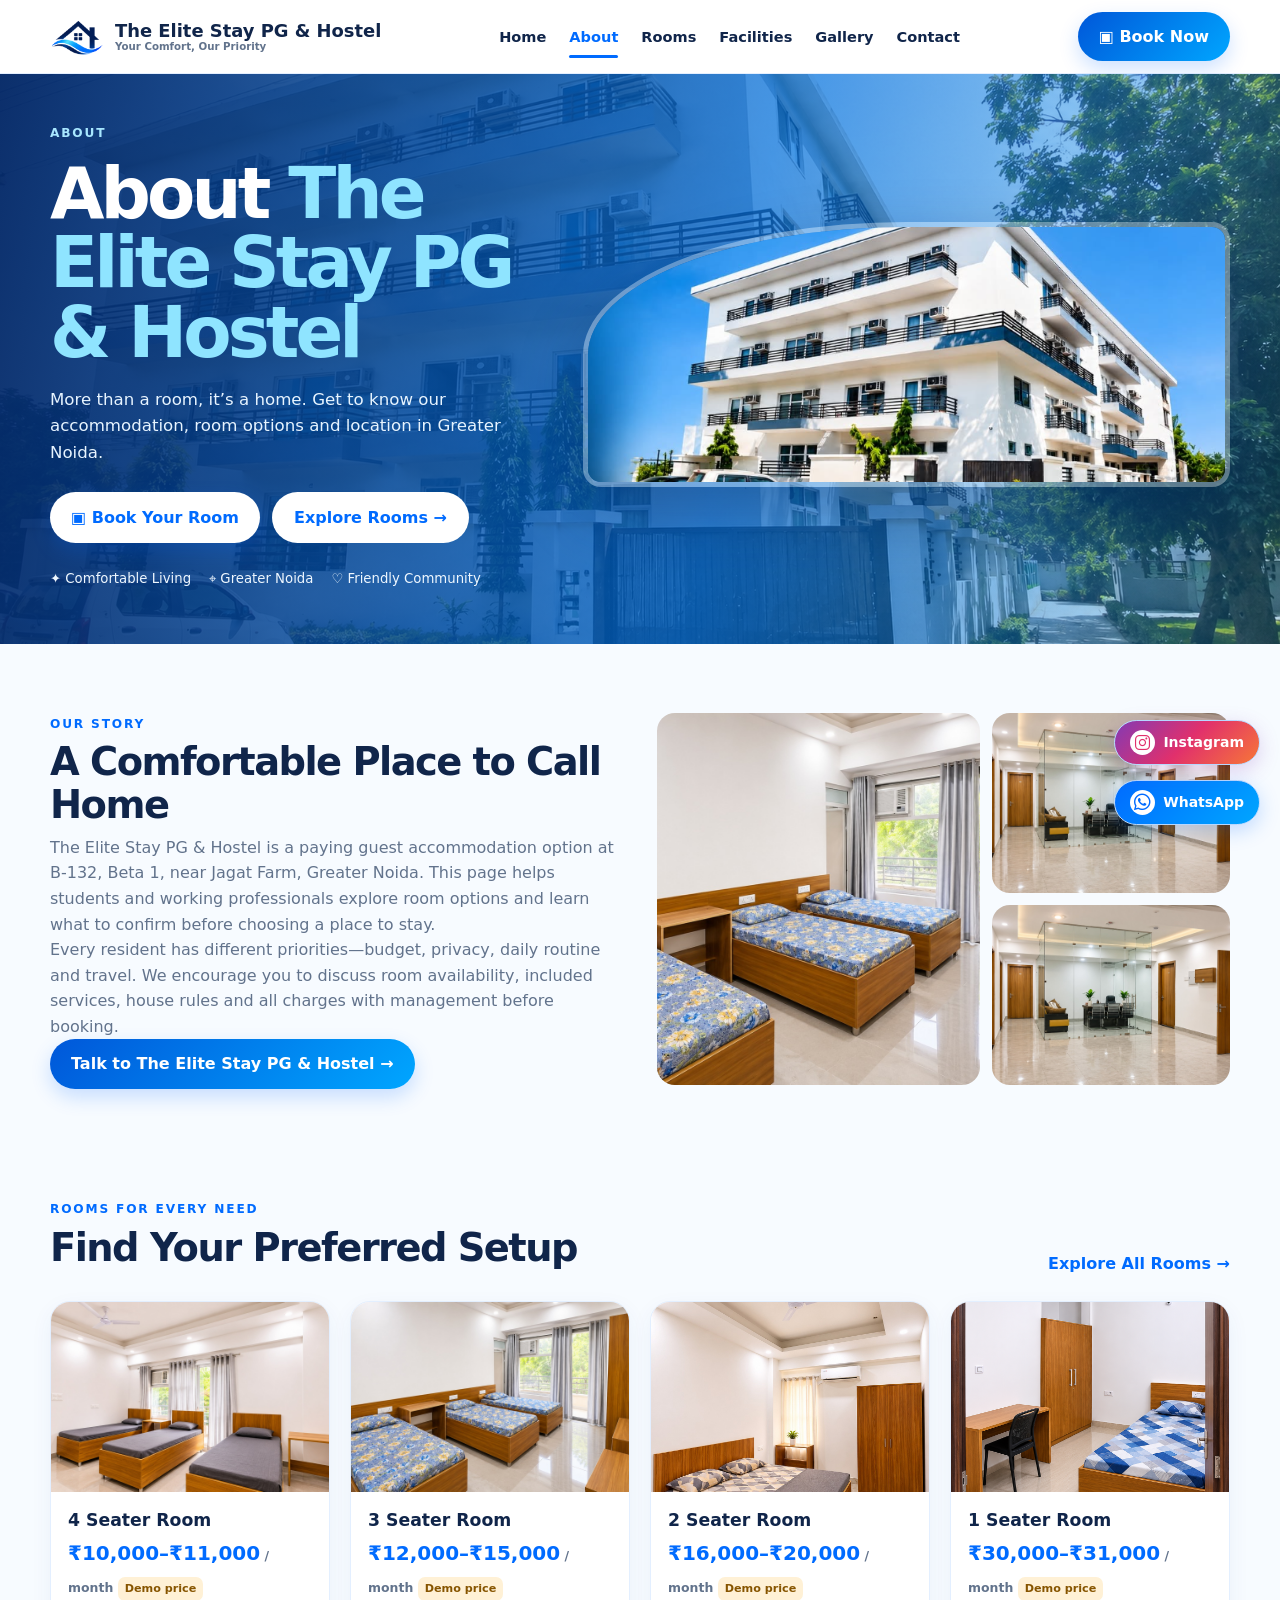
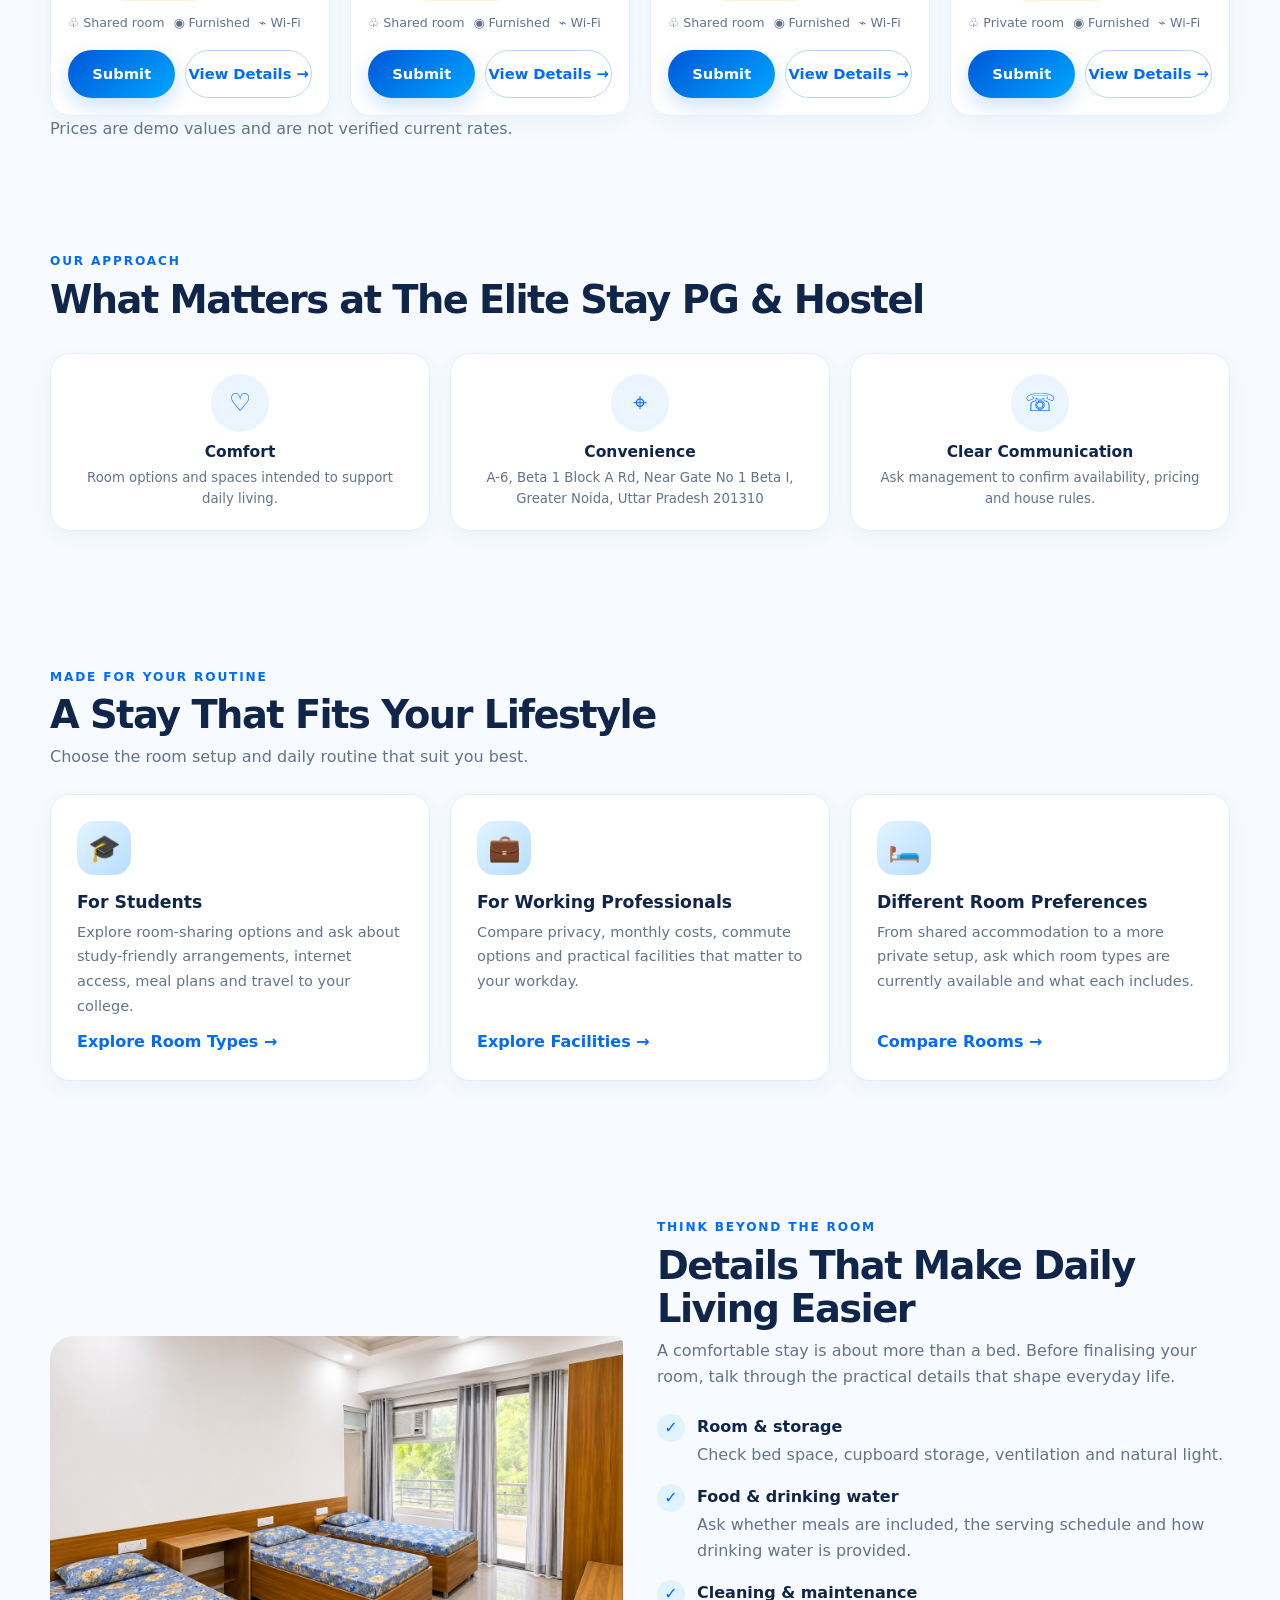
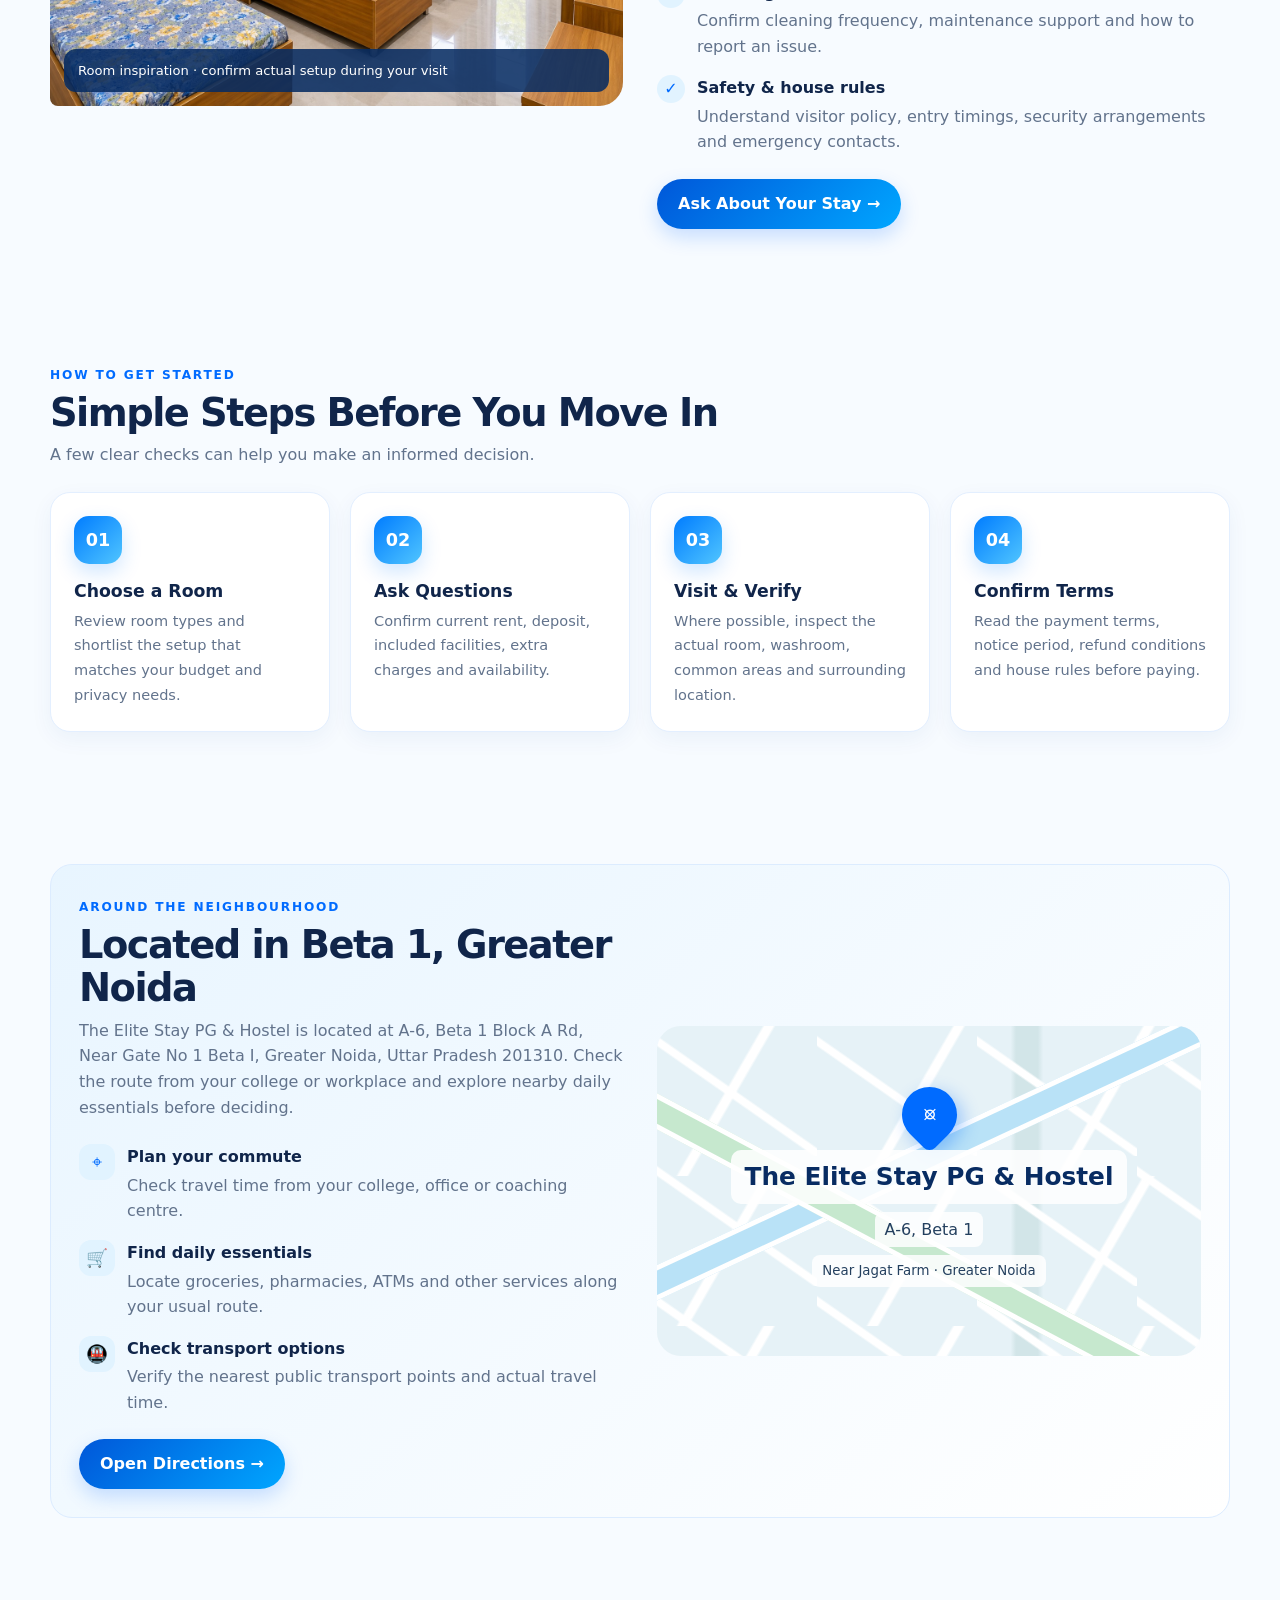
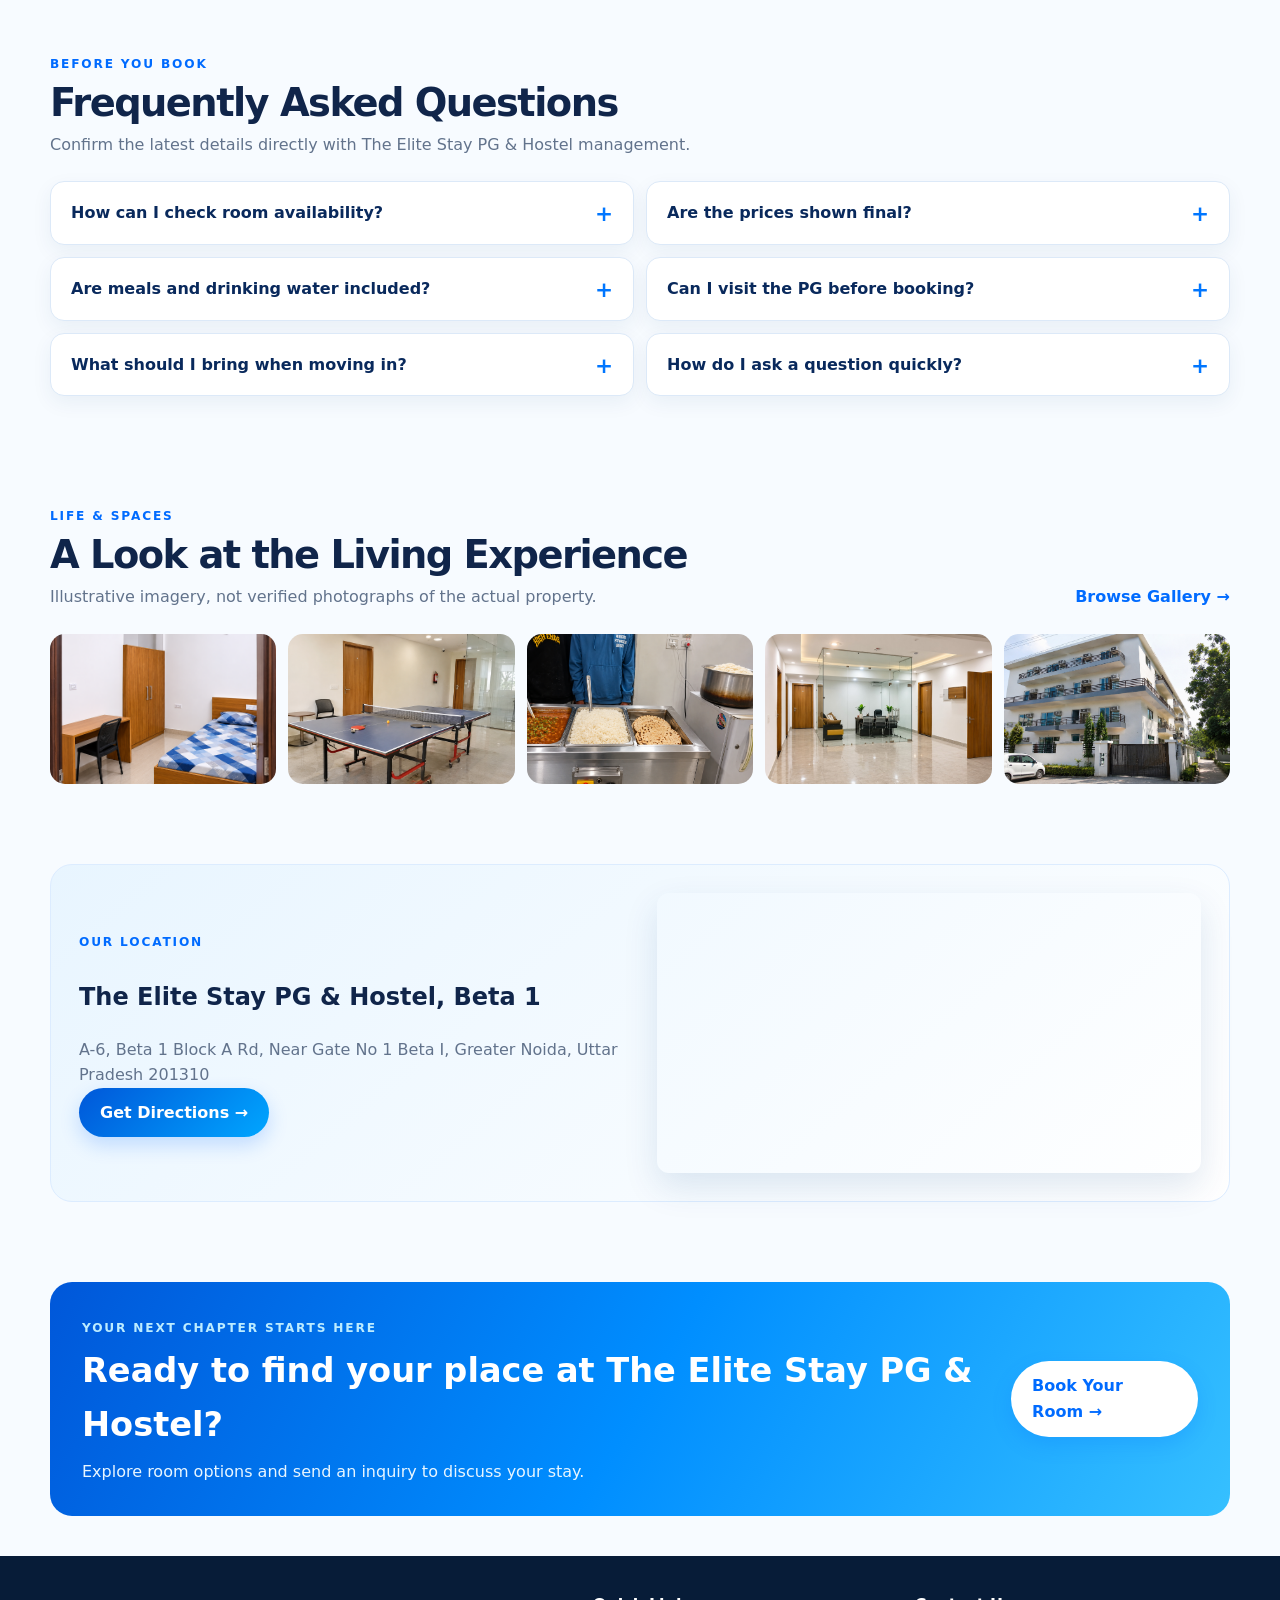
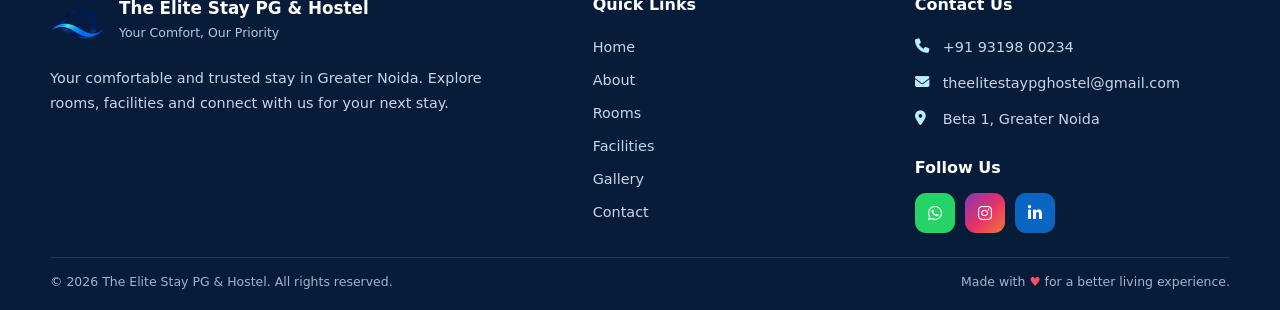
==== commit 90e4abe5: "Update Elite Stay website" ====
--- a/about.html
+++ b/about.html
@@ -40,7 +40,7 @@
             Community</span></div>
       </div>
       <div class="hero-photo"><img
-           src="https://images.unsplash.com/photo-1611892440504-42a792e24d32?auto=format&fit=crop&w=1200&q=85"
+           src="images/PG Exterior.png"
           alt="The Elite Stay PG & Hostel accommodation inspiration" loading="lazy" class=""></div>
     </div>
   </section>
@@ -56,11 +56,11 @@
           booking.</p><a class="btn" href="contact.html#contact-form">Talk to The Elite Stay PG & Hostel →</a>
       </div>
       <div class="photo-collage"><img
-          src="https://images.unsplash.com/photo-1616486338812-3dadae4b4ace?auto=format&fit=crop&w=900&q=85"
+          src="images/3 Seater Room.jpeg"
           alt="Room inspiration" loading="lazy" class=""><img
-          src="https://images.unsplash.com/photo-1600210492486-724fe5c67fb0?auto=format&fit=crop&w=900&q=85"
+          src="images/Office area.jpeg"
           alt="Common lounge inspiration" loading="lazy" class=""><img
-          src="https://images.unsplash.com/photo-1529156069898-49953e39b3ac?auto=format&fit=crop&w=900&q=85"
+          src="images/Office area.jpeg"
           alt="Community inspiration" loading="lazy" class=""></div>
     </div>
   </section>
@@ -74,7 +74,7 @@
       <div class="grid rooms-grid">
         <article class="card" data-room-card="4">
           <div class="card-image"><img
-              src="https://images.unsplash.com/photo-1611892440504-42a792e24d32?auto=format&fit=crop&w=900&q=85"
+              src="images/3 seater 3.jpeg"
               alt="4 Seater Room" loading="lazy" class=""></div>
           <div class="card-body">
             <h3>4 Seater Room</h3>
@@ -87,7 +87,7 @@
         </article>
         <article class="card" data-room-card="3">
           <div class="card-image"><img
-              src="https://images.unsplash.com/photo-1616594039964-ae9021a400a0?auto=format&fit=crop&w=900&q=85"
+              src="images/3 Seater Room.jpeg"
               alt="3 Seater Room" loading="lazy" class=""></div>
           <div class="card-body">
             <h3>3 Seater Room</h3>
@@ -100,7 +100,7 @@
         </article>
         <article class="card" data-room-card="2">
           <div class="card-image"><img
-              src="https://images.unsplash.com/photo-1616486338812-3dadae4b4ace?auto=format&fit=crop&w=900&q=85"
+              src="images/Two Seater.jpeg"
               alt="2 Seater Room" loading="lazy" class=""></div>
           <div class="card-body">
             <h3>2 Seater Room</h3>
@@ -113,7 +113,7 @@
         </article>
         <article class="card" data-room-card="1">
           <div class="card-image"><img
-              src="https://images.unsplash.com/photo-1631049307264-da0ec9d70304?auto=format&fit=crop&w=900&q=85"
+              src="images/single sharing private room 1.png"
               alt="1 Seater Room" loading="lazy" class=""></div>
           <div class="card-body">
             <h3>1 Seater Room</h3>
@@ -189,7 +189,7 @@
   <section class="section about-experience">
     <div class="container split">
       <div class="about-experience-photo">
-        <img src="https://images.unsplash.com/photo-1616486338812-3dadae4b4ace?auto=format&fit=crop&w=1100&q=85"
+        <img src="images/3 Seater Room.jpeg"
           alt="Furnished room inspiration" loading="lazy">
         <span class="photo-note">Room inspiration · confirm actual setup during your visit</span>
       </div>
@@ -338,15 +338,15 @@
         </div><a class="text-link" href="gallery.html">Browse Gallery →</a>
       </div>
       <div class="gallery-strip"><img
-          src="https://images.unsplash.com/photo-1631049307264-da0ec9d70304?auto=format&fit=crop&w=900&q=85"
+          src="images/single sharing private room 1.png"
           alt="Private room inspiration" loading="lazy" class=""><img
-          src="https://images.unsplash.com/photo-1524758631624-e2822e304c36?auto=format&fit=crop&w=900&q=85"
+          src="images/table tannish.png"
           alt="Study area inspiration" loading="lazy" class=""><img
-          src="https://images.unsplash.com/photo-1547592180-85f173990554?auto=format&fit=crop&w=900&q=85"
+          src="images/dinner.png"
           alt="Food inspiration" loading="lazy" class=""><img
-          src="https://images.unsplash.com/photo-1600210492486-724fe5c67fb0?auto=format&fit=crop&w=900&q=85"
+          src="images/Office area.jpeg"
           alt="Lounge inspiration" loading="lazy" class=""><img
-          src="https://images.unsplash.com/photo-1600607687920-4e2a09cf159d?auto=format&fit=crop&w=900&q=85"
+          src="images/outdoor view.png"
           alt="Outdoor space inspiration" loading="lazy" class=""></div>
     </div>
   </section>
--- a/css/style.css
+++ b/css/style.css
@@ -236,7 +236,7 @@
   content: "";
   position: absolute;
   inset: 0;
-  background: linear-gradient(90deg, rgba(3, 35, 94, .94), rgba(0, 83, 198, .78) 43%, rgba(0, 92, 200, .12)), url('https://images.unsplash.com/photo-1600585154340-be6161a56a0c?auto=format&fit=crop&w=1800&q=85') center/cover;
+  background: linear-gradient(90deg, rgba(3, 35, 94, .94), rgba(0, 83, 198, .78) 43%, rgba(0, 92, 200, .12)), url('../images/PG Exterior.png') center/cover;
   z-index: -1
 }
 
@@ -984,7 +984,7 @@
   overscroll-behavior-y: contain;
 }
 
-#roomModal .modal > img[data-modal-image] {
+#roomModal .modal>img[data-modal-image] {
   width: 100%;
   height: clamp(180px, 32vh, 250px);
   object-fit: cover;
@@ -1017,7 +1017,7 @@
     border-radius: 18px;
   }
 
-  #roomModal .modal > img[data-modal-image] {
+  #roomModal .modal>img[data-modal-image] {
     height: 30vh;
     height: 30dvh;
     min-height: 150px;
@@ -1372,7 +1372,7 @@
 /* --- Page-specific visual identities: one shared brand, six distinct page banners --- */
 .page-home .hero:before {
   background: linear-gradient(105deg, rgba(3, 35, 94, .96), rgba(0, 83, 198, .77) 47%, rgba(0, 92, 200, .1)),
-    url('https://images.unsplash.com/photo-1600607687939-ce8a6c25118c?auto=format&fit=crop&w=1400&q=85') center/cover;
+    url('../images/outdoor view.png') center/cover;
 }
 
 .page-home .hero-grid {
@@ -1386,7 +1386,7 @@
 
 .page-about .hero:before {
   background: linear-gradient(100deg, rgba(4, 40, 102, .96), rgba(0, 111, 220, .72) 57%, rgba(39, 184, 255, .25)),
-    url('https://images.unsplash.com/photo-1600607687939-ce8a6c25118c?auto=format&fit=crop&w=1800&q=85') center/cover;
+    url('../images/outdoor view.png') center/cover;
 }
 
 .page-about .hero-grid {
@@ -1406,7 +1406,7 @@
 
 .page-rooms .hero:before {
   background: linear-gradient(90deg, #052b69 0%, rgba(0, 80, 178, .95) 36%, rgba(0, 95, 190, .18) 100%),
-    url('https://images.unsplash.com/photo-1611892440504-42a792e24d32?auto=format&fit=crop&w=1800&q=85') center/cover;
+    url('../images/Two Seater.jpeg') center/cover;
 }
 
 .page-rooms .hero-grid {
@@ -1425,7 +1425,7 @@
 
 .page-facilities .hero:before {
   background: linear-gradient(120deg, rgba(3, 47, 105, .94), rgba(0, 121, 225, .7) 55%, rgba(0, 166, 255, .2)),
-    url('https://images.unsplash.com/photo-1600210492486-724fe5c67fb0?auto=format&fit=crop&w=1800&q=85') center/cover;
+    url('../images/Office area.jpeg') center/cover;
 }
 
 .page-facilities .hero-grid {
@@ -1441,7 +1441,7 @@
 
 .page-gallery .hero:before {
   background: linear-gradient(100deg, rgba(2, 34, 84, .93), rgba(0, 89, 200, .72) 45%, rgba(0, 166, 255, .12)),
-    url('https://images.unsplash.com/photo-1529156069898-49953e39b3ac?auto=format&fit=crop&w=1800&q=85') center/cover;
+    url('../images/Office area.jpeg') center/cover;
 }
 
 .page-gallery .hero-grid {
@@ -1457,7 +1457,7 @@
 
 .page-contact .hero:before {
   background: linear-gradient(115deg, rgba(3, 35, 94, .97), rgba(0, 90, 195, .82) 50%, rgba(0, 166, 255, .18)),
-    url('https://images.unsplash.com/photo-1497366754035-f200968a6e72?auto=format&fit=crop&w=1800&q=85') center/cover;
+    url('../images/Office area.jpeg') center/cover;
 }
 
 .page-contact .hero-grid {
@@ -1479,66 +1479,66 @@
 /* Floating WhatsApp action, inspired by the reference screenshot */
 
 .floating-whatsapp {
-    position: fixed;
-    right: 20px;
-    bottom: 75px;
-    z-index: 150;
-
-    display: flex;
-    align-items: center;
-    justify-content: center;
-    gap: 8px;
-
-    min-width: auto;
-    padding: 9px 15px;
-    border: 1px solid #b7d7ff;
-    border-radius: 999px;
-
-    background: linear-gradient(135deg, #006bff, #00a6ff);
-    color: #ffffff;
-
+  position: fixed;
+  right: 20px;
+  bottom: 75px;
+  z-index: 150;
+
+  display: flex;
+  align-items: center;
+  justify-content: center;
+  gap: 8px;
+
+  min-width: auto;
+  padding: 9px 15px;
+  border: 1px solid #b7d7ff;
+  border-radius: 999px;
+
+  background: linear-gradient(135deg, #006bff, #00a6ff);
+  color: #ffffff;
+
+  font-size: 14px;
+  font-weight: 700;
+
+  box-shadow: 0 6px 20px rgba(0, 107, 255, 0.22);
+  transition: transform .2s, box-shadow .2s;
+}
+
+.floating-whatsapp:hover {
+  transform: translateY(-3px);
+  box-shadow: 0 10px 25px rgba(0, 107, 255, 0.3);
+}
+
+
+
+.whatsapp-mark {
+  width: 25px;
+  height: 25px;
+  display: grid;
+  place-items: center;
+  background: #ffffff;
+  color: #006bff;
+  border-radius: 50%;
+  font-size: 19px;
+  flex-shrink: 0;
+}
+
+
+
+@media (max-width: 760px) {
+  .floating-whatsapp {
+    right: 12px;
+    bottom: 65px;
+    padding: 8px 12px;
+    font-size: 13px;
+    gap: 7px;
+  }
+
+  .whatsapp-mark {
+    width: 23px;
+    height: 23px;
     font-size: 14px;
-    font-weight: 700;
-
-    box-shadow: 0 6px 20px rgba(0, 107, 255, 0.22);
-    transition: transform .2s, box-shadow .2s;
-}
-
-.floating-whatsapp:hover {
-    transform: translateY(-3px);
-    box-shadow: 0 10px 25px rgba(0, 107, 255, 0.3);
-}
-
-
-
-.whatsapp-mark {
-    width: 25px;
-    height: 25px;
-    display: grid;
-    place-items: center;
-    background: #ffffff;
-    color: #006bff;
-    border-radius: 50%;
-    font-size: 19px;
-    flex-shrink: 0;
-}
-
-
-
-@media (max-width: 760px) {
-    .floating-whatsapp {
-        right: 12px;
-        bottom: 65px;
-        padding: 8px 12px;
-        font-size: 13px;
-        gap: 7px;
-    }
-
-    .whatsapp-mark {
-        width: 23px;
-        height: 23px;
-        font-size: 14px;
-    }
+  }
 }
 
 
@@ -1924,24 +1924,24 @@
 }
 
 .brand-logo {
-    width: 55px;
-    height: 55px;
-    object-fit: contain;
-    display: block;
-    flex-shrink: 0;
+  width: 55px;
+  height: 55px;
+  object-fit: contain;
+  display: block;
+  flex-shrink: 0;
 }
 
 .brand-logo {
-    width: 55px;
-    height: 55px;
-    object-fit: contain;
-    display: block;
-    flex-shrink: 0;
-    background: transparent;
+  width: 55px;
+  height: 55px;
+  object-fit: contain;
+  display: block;
+  flex-shrink: 0;
+  background: transparent;
 }
 
 .brand-mark {
-    display: none;
+  display: none;
 }
 
 
@@ -2022,10 +2022,10 @@
     top: 62px;
     width: auto;
     padding: 8px;
-    background: rgba(255,255,255,.98);
+    background: rgba(255, 255, 255, .98);
     border: 1px solid #e4efff;
     border-radius: 16px;
-    box-shadow: 0 14px 35px rgba(10,65,135,.16);
+    box-shadow: 0 14px 35px rgba(10, 65, 135, .16);
   }
 
   .nav-links a {
@@ -2223,6 +2223,7 @@
    This layer applies only to phone screens.
    ========================================================= */
 @media (max-width: 767px) {
+
   html,
   body {
     width: 100%;
@@ -2248,10 +2249,10 @@
     top: 0;
     width: 100%;
     z-index: 1000;
-    background: rgba(255,255,255,.97);
+    background: rgba(255, 255, 255, .97);
     backdrop-filter: blur(18px);
     -webkit-backdrop-filter: blur(18px);
-    box-shadow: 0 2px 16px rgba(10,65,135,.08);
+    box-shadow: 0 2px 16px rgba(10, 65, 135, .08);
   }
 
   .nav {
@@ -2277,7 +2278,7 @@
     object-fit: contain;
   }
 
-  .brand > span {
+  .brand>span {
     min-width: 0;
     display: block;
     overflow: hidden;
@@ -2307,9 +2308,9 @@
     grid-template-columns: repeat(6, 1fr);
     min-height: 68px;
     padding: 6px 7px calc(6px + env(safe-area-inset-bottom));
-    background: rgba(255,255,255,.98);
+    background: rgba(255, 255, 255, .98);
     border-top: 1px solid #dcecff;
-    box-shadow: 0 -8px 28px rgba(10,65,135,.12);
+    box-shadow: 0 -8px 28px rgba(10, 65, 135, .12);
     backdrop-filter: blur(18px);
     -webkit-backdrop-filter: blur(18px);
   }
@@ -2482,12 +2483,12 @@
   .card {
     width: 100%;
     border-radius: 18px;
-    box-shadow: 0 5px 18px rgba(14,75,145,.07);
+    box-shadow: 0 5px 18px rgba(14, 75, 145, .07);
   }
 
   .card:hover {
     transform: none;
-    box-shadow: 0 5px 18px rgba(14,75,145,.07);
+    box-shadow: 0 5px 18px rgba(14, 75, 145, .07);
   }
 
   .card-image {
@@ -2667,7 +2668,7 @@
     z-index: 1900;
   }
 
-  .floating-whatsapp > span:last-child {
+  .floating-whatsapp>span:last-child {
     display: none;
   }
 
@@ -2702,7 +2703,7 @@
     overflow: auto;
   }
 
-  #roomModal .modal > img[data-modal-image] {
+  #roomModal .modal>img[data-modal-image] {
     height: 205px !important;
     max-height: 205px !important;
     min-height: 0 !important;
@@ -2729,8 +2730,19 @@
   }
 
   /* Prevent long text, URLs and embeds from creating horizontal overflow */
-  h1, h2, h3, h4, h5, h6,
-  p, a, span, strong, label, li, code {
+  h1,
+  h2,
+  h3,
+  h4,
+  h5,
+  h6,
+  p,
+  a,
+  span,
+  strong,
+  label,
+  li,
+  code {
     overflow-wrap: anywhere;
   }
 
@@ -2885,9 +2897,423 @@
 
 
 /* Room detail page additions */
-.property-detail-section{padding-top:28px}.property-top{display:grid;grid-template-columns:minmax(0,1.6fr) minmax(300px,.9fr);gap:16px;align-items:stretch}.property-media{min-width:0}.property-gallery{display:grid;grid-template-columns:2fr 1fr 1fr;grid-template-rows:210px 210px;gap:8px;height:428px}.property-gallery img{width:100%;height:100%;object-fit:cover;border-radius:10px;display:block}.property-gallery img:first-child{grid-row:1/3}.property-summary{padding:22px;display:flex;flex-direction:column;gap:10px}.property-summary h1{margin:0;font-size:2rem}.property-location{color:#5d6b7a}.property-price{margin:4px 0 2px}.property-price small{font-size:.9rem;font-weight:500}.property-meta{display:grid;gap:10px;margin:6px 0}.property-meta div{display:flex;justify-content:space-between;gap:14px;border-bottom:1px solid #e7ebf0;padding-bottom:8px}.property-meta strong{font-size:.85rem}.property-meta span{color:#5d6b7a;font-size:.9rem}.property-book{width:100%;margin-top:auto}.property-map{text-align:center}.property-video-card{margin-top:18px;padding:28px;display:grid;grid-template-columns:.72fr 1.28fr;gap:24px;align-items:center;background:#fff}.property-video-card h2{margin:6px 0 8px}.property-video{width:100%;aspect-ratio:16/9;border-radius:16px;overflow:hidden;background:#18202b;box-shadow:0 14px 34px rgba(15,35,65,.12)}.property-video iframe{width:100%;height:100%;border:0}.property-video-placeholder{height:100%;min-height:220px;display:flex;align-items:center;justify-content:center;flex-direction:column;gap:9px;color:#fff;text-align:center;padding:24px;background:linear-gradient(135deg,#1a2431,#384454)}.property-video-play{width:58px;height:58px;border-radius:50%;display:grid;place-items:center;background:#e51f2a;font-size:1.25rem}.property-video-placeholder strong{font-size:1.05rem}.property-video-placeholder small{max-width:320px;color:#d9e0e8;line-height:1.5}.property-video-placeholder code{color:#fff}.property-tabs{display:flex;gap:10px;flex-wrap:wrap;margin:22px 0 8px;padding-bottom:12px;border-bottom:1px solid #dfe4ea}.property-tabs a{font-size:.9rem;padding:10px 15px;border-radius:14px;background:#fff;border:1px solid #e5ebf2;text-decoration:none;box-shadow:0 2px 8px rgba(16,37,74,.04)}.property-tabs a:first-child{color:var(--blue);border-color:#b7d7ff}.property-section{padding:22px 0}.property-section h2{margin:5px 0 10px}.property-overview-card{padding:28px;border-radius:20px;background:#fff;box-shadow:0 10px 28px rgba(16,37,74,.06)}.property-overview-card>p{font-size:1.03rem}.property-overview-copy{font-size:1rem;line-height:1.8;color:#53657b}.property-overview-copy p{margin:18px 0}.property-overview-copy strong{color:#10254a}.property-breakdown-section{background:#f7fbff;border-radius:20px;padding:28px;margin-top:8px}.property-breakdown-grid{display:grid;grid-template-columns:repeat(3,1fr);gap:18px;margin-top:18px}.property-breakdown-card{background:#fff;border:1px solid #e5edf6;border-radius:18px;padding:24px;box-shadow:0 7px 22px rgba(16,37,74,.05)}.property-breakdown-icon{width:48px;height:48px;border-radius:14px;background:#e8f3ff;color:#0878e8;display:grid;place-items:center;font-size:1.45rem;margin-bottom:18px}.property-breakdown-card h3{margin:0 0 14px;font-size:1.15rem}.property-breakdown-card ul{list-style:none;padding:0;margin:0}.property-breakdown-card li{position:relative;padding-left:22px;margin:12px 0;color:#5b6b7d;line-height:1.5}.property-breakdown-card li::before{content:"✓";position:absolute;left:0;color:#0878e8;font-weight:800}.property-amenities{display:grid;grid-template-columns:repeat(4,1fr);gap:10px}.property-amenities div{padding:15px;background:#fff;border:1px solid #e5edf6;border-radius:12px;text-align:center;font-size:.9rem;box-shadow:0 3px 10px rgba(16,37,74,.03)}.map-frame{height:280px;border-radius:12px;overflow:hidden}.map-frame iframe{width:100%;height:100%;border:0}.property-cta{padding:20px;display:flex;align-items:center;justify-content:space-between;gap:20px;margin:16px 0 28px}.property-cta h2{margin:5px 0}.room-image-fade{opacity:.35;transition:opacity .18s ease}.card-image img{transition:opacity .18s ease}
-@media(max-width:767px){.property-detail-section{padding-top:12px}.property-top{grid-template-columns:1fr;gap:12px}.property-gallery{height:auto;grid-template-columns:2fr 1fr;grid-template-rows:150px 150px;gap:6px}.property-gallery img:first-child{grid-row:1/3}.property-summary{padding:16px}.property-summary h1{font-size:1.55rem}.property-video-card{grid-template-columns:1fr;padding:16px}.property-video{aspect-ratio:16/9}.property-tabs{overflow-x:auto;flex-wrap:nowrap;padding-bottom:8px}.property-tabs a{white-space:nowrap}.property-overview-card,.property-breakdown-section{padding:20px;border-radius:16px}.property-breakdown-grid{grid-template-columns:1fr;gap:12px}.property-breakdown-card{padding:18px}.property-amenities{grid-template-columns:repeat(2,1fr)}.map-frame{height:230px}.property-cta{display:block}.property-cta .btn{width:100%;margin-top:10px}.page-property .mobile-app-nav{display:flex!important}}
-@media(min-width:768px){.page-property .mobile-app-nav{display:none!important}}
+.property-detail-section {
+  padding-top: 28px
+}
+
+.property-top {
+  display: grid;
+  grid-template-columns: minmax(0, 1.6fr) minmax(300px, .9fr);
+  gap: 16px;
+  align-items: stretch
+}
+
+.property-media {
+  min-width: 0
+}
+
+.property-gallery {
+  display: grid;
+  grid-template-columns: 2fr 1fr 1fr;
+  grid-template-rows: 210px 210px;
+  gap: 8px;
+  height: 428px
+}
+
+.property-gallery img {
+  width: 100%;
+  height: 100%;
+  object-fit: cover;
+  border-radius: 10px;
+  display: block
+}
+
+.property-gallery img:first-child {
+  grid-row: 1/3
+}
+
+.property-summary {
+  padding: 22px;
+  display: flex;
+  flex-direction: column;
+  gap: 10px
+}
+
+.property-summary h1 {
+  margin: 0;
+  font-size: 2rem
+}
+
+.property-location {
+  color: #5d6b7a
+}
+
+.property-price {
+  margin: 4px 0 2px
+}
+
+.property-price small {
+  font-size: .9rem;
+  font-weight: 500
+}
+
+.property-meta {
+  display: grid;
+  gap: 10px;
+  margin: 6px 0
+}
+
+.property-meta div {
+  display: flex;
+  justify-content: space-between;
+  gap: 14px;
+  border-bottom: 1px solid #e7ebf0;
+  padding-bottom: 8px
+}
+
+.property-meta strong {
+  font-size: .85rem
+}
+
+.property-meta span {
+  color: #5d6b7a;
+  font-size: .9rem
+}
+
+.property-book {
+  width: 100%;
+  margin-top: auto
+}
+
+.property-map {
+  text-align: center
+}
+
+.property-video-card {
+  margin-top: 18px;
+  padding: 28px;
+  display: grid;
+  grid-template-columns: .72fr 1.28fr;
+  gap: 24px;
+  align-items: center;
+  background: #fff
+}
+
+.property-video-card h2 {
+  margin: 6px 0 8px
+}
+
+.property-video {
+  width: 100%;
+  aspect-ratio: 16/9;
+  border-radius: 16px;
+  overflow: hidden;
+  background: #18202b;
+  box-shadow: 0 14px 34px rgba(15, 35, 65, .12)
+}
+
+.property-video iframe {
+  width: 100%;
+  height: 100%;
+  border: 0
+}
+
+.property-video-placeholder {
+  height: 100%;
+  min-height: 220px;
+  display: flex;
+  align-items: center;
+  justify-content: center;
+  flex-direction: column;
+  gap: 9px;
+  color: #fff;
+  text-align: center;
+  padding: 24px;
+  background: linear-gradient(135deg, #1a2431, #384454)
+}
+
+.property-video-play {
+  width: 58px;
+  height: 58px;
+  border-radius: 50%;
+  display: grid;
+  place-items: center;
+  background: #e51f2a;
+  font-size: 1.25rem
+}
+
+.property-video-placeholder strong {
+  font-size: 1.05rem
+}
+
+.property-video-placeholder small {
+  max-width: 320px;
+  color: #d9e0e8;
+  line-height: 1.5
+}
+
+.property-video-placeholder code {
+  color: #fff
+}
+
+.property-tabs {
+  display: flex;
+  gap: 10px;
+  flex-wrap: wrap;
+  margin: 22px 0 8px;
+  padding-bottom: 12px;
+  border-bottom: 1px solid #dfe4ea
+}
+
+.property-tabs a {
+  font-size: .9rem;
+  padding: 10px 15px;
+  border-radius: 14px;
+  background: #fff;
+  border: 1px solid #e5ebf2;
+  text-decoration: none;
+  box-shadow: 0 2px 8px rgba(16, 37, 74, .04)
+}
+
+.property-tabs a:first-child {
+  color: var(--blue);
+  border-color: #b7d7ff
+}
+
+.property-section {
+  padding: 22px 0
+}
+
+.property-section h2 {
+  margin: 5px 0 10px
+}
+
+.property-overview-card {
+  padding: 28px;
+  border-radius: 20px;
+  background: #fff;
+  box-shadow: 0 10px 28px rgba(16, 37, 74, .06)
+}
+
+.property-overview-card>p {
+  font-size: 1.03rem
+}
+
+.property-overview-copy {
+  font-size: 1rem;
+  line-height: 1.8;
+  color: #53657b
+}
+
+.property-overview-copy p {
+  margin: 18px 0
+}
+
+.property-overview-copy strong {
+  color: #10254a
+}
+
+.property-breakdown-section {
+  background: #f7fbff;
+  border-radius: 20px;
+  padding: 28px;
+  margin-top: 8px
+}
+
+.property-breakdown-grid {
+  display: grid;
+  grid-template-columns: repeat(3, 1fr);
+  gap: 18px;
+  margin-top: 18px
+}
+
+.property-breakdown-card {
+  background: #fff;
+  border: 1px solid #e5edf6;
+  border-radius: 18px;
+  padding: 24px;
+  box-shadow: 0 7px 22px rgba(16, 37, 74, .05)
+}
+
+.property-breakdown-icon {
+  width: 48px;
+  height: 48px;
+  border-radius: 14px;
+  background: #e8f3ff;
+  color: #0878e8;
+  display: grid;
+  place-items: center;
+  font-size: 1.45rem;
+  margin-bottom: 18px
+}
+
+.property-breakdown-card h3 {
+  margin: 0 0 14px;
+  font-size: 1.15rem
+}
+
+.property-breakdown-card ul {
+  list-style: none;
+  padding: 0;
+  margin: 0
+}
+
+.property-breakdown-card li {
+  position: relative;
+  padding-left: 22px;
+  margin: 12px 0;
+  color: #5b6b7d;
+  line-height: 1.5
+}
+
+.property-breakdown-card li::before {
+  content: "✓";
+  position: absolute;
+  left: 0;
+  color: #0878e8;
+  font-weight: 800
+}
+
+.property-amenities {
+  display: grid;
+  grid-template-columns: repeat(4, 1fr);
+  gap: 10px
+}
+
+.property-amenities div {
+  padding: 15px;
+  background: #fff;
+  border: 1px solid #e5edf6;
+  border-radius: 12px;
+  text-align: center;
+  font-size: .9rem;
+  box-shadow: 0 3px 10px rgba(16, 37, 74, .03)
+}
+
+.map-frame {
+  height: 280px;
+  border-radius: 12px;
+  overflow: hidden
+}
+
+.map-frame iframe {
+  width: 100%;
+  height: 100%;
+  border: 0
+}
+
+.property-cta {
+  padding: 20px;
+  display: flex;
+  align-items: center;
+  justify-content: space-between;
+  gap: 20px;
+  margin: 16px 0 28px
+}
+
+.property-cta h2 {
+  margin: 5px 0
+}
+
+.room-image-fade {
+  opacity: .35;
+  transition: opacity .18s ease
+}
+
+.card-image img {
+  transition: opacity .18s ease
+}
+
+@media(max-width:767px) {
+  .property-detail-section {
+    padding-top: 12px
+  }
+
+  .property-top {
+    grid-template-columns: 1fr;
+    gap: 12px
+  }
+
+  .property-gallery {
+    height: auto;
+    grid-template-columns: 2fr 1fr;
+    grid-template-rows: 150px 150px;
+    gap: 6px
+  }
+
+  .property-gallery img:first-child {
+    grid-row: 1/3
+  }
+
+  .property-summary {
+    padding: 16px
+  }
+
+  .property-summary h1 {
+    font-size: 1.55rem
+  }
+
+  .property-video-card {
+    grid-template-columns: 1fr;
+    padding: 16px
+  }
+
+  .property-video {
+    aspect-ratio: 16/9
+  }
+
+  .property-tabs {
+    overflow-x: auto;
+    flex-wrap: nowrap;
+    padding-bottom: 8px
+  }
+
+  .property-tabs a {
+    white-space: nowrap
+  }
+
+  .property-overview-card,
+  .property-breakdown-section {
+    padding: 20px;
+    border-radius: 16px
+  }
+
+  .property-breakdown-grid {
+    grid-template-columns: 1fr;
+    gap: 12px
+  }
+
+  .property-breakdown-card {
+    padding: 18px
+  }
+
+  .property-amenities {
+    grid-template-columns: repeat(2, 1fr)
+  }
+
+  .map-frame {
+    height: 230px
+  }
+
+  .property-cta {
+    display: block
+  }
+
+  .property-cta .btn {
+    width: 100%;
+    margin-top: 10px
+  }
+
+  .page-property .mobile-app-nav {
+    display: flex !important
+  }
+}
+
+@media(min-width:768px) {
+  .page-property .mobile-app-nav {
+    display: none !important
+  }
+}
 
 
 /* Requested footer update: WhatsApp, Instagram and LinkedIn only. */
@@ -2898,6 +3324,7 @@
   gap: 12px;
   padding: 6px 0 4px;
 }
+
 .compact-social-footer .footer-social {
   width: 42px;
   height: 42px;
@@ -2910,29 +3337,51 @@
   text-decoration: none;
   transition: transform .2s ease, background .2s ease;
 }
-.compact-social-footer .footer-social:hover { transform: translateY(-2px); color:#fff; }
-.compact-social-footer .footer-social.whatsapp { background:#25D366; }
-.compact-social-footer .footer-social.instagram { background:linear-gradient(135deg,#833AB4,#E1306C,#F77737); }
-.compact-social-footer .footer-social.linkedin { background:#0A66C2; }
+
+.compact-social-footer .footer-social:hover {
+  transform: translateY(-2px);
+  color: #fff;
+}
+
+.compact-social-footer .footer-social.whatsapp {
+  background: #25D366;
+}
+
+.compact-social-footer .footer-social.instagram {
+  background: linear-gradient(135deg, #833AB4, #E1306C, #F77737);
+}
+
+.compact-social-footer .footer-social.linkedin {
+  background: #0A66C2;
+}
+
 .compact-social-footer .compact-footer-bottom {
   justify-content: center;
   text-align: center;
   margin-top: 16px;
   padding-top: 14px;
 }
-.back-top { display:none !important; }
+
+.back-top {
+  display: none !important;
+}
 
 @media (max-width: 767px) {
   .compact-social-footer {
     margin-bottom: calc(72px + env(safe-area-inset-bottom));
     padding: 22px 0 16px;
   }
-  .compact-social-footer .footer-social-only { gap: 14px; }
+
+  .compact-social-footer .footer-social-only {
+    gap: 14px;
+  }
+
   .compact-social-footer .footer-social {
     width: 46px;
     height: 46px;
     font-size: 1.2rem;
   }
+
   .compact-social-footer .compact-footer-bottom {
     margin-top: 14px;
     padding-top: 12px;
@@ -2942,306 +3391,413 @@
 
 
 /* Final mobile polish: footer, bottom navigation and enquiry modal only. */
-.compact-social-footer .elite-footer-inner{
-  display:flex;
-  align-items:center;
-  justify-content:space-between;
-  gap:24px;
-  padding:8px 0 4px;
-}
-.compact-social-footer .elite-footer-brand{
-  display:flex;
-  align-items:center;
-  gap:12px;
-  min-width:0;
-}
-.compact-social-footer .elite-footer-logo{
-  width:48px;
-  height:48px;
-  object-fit:contain;
-  flex:0 0 48px;
-}
-.compact-social-footer .elite-footer-brand strong{
-  display:block;
-  color:#fff;
-  font-size:1rem;
-  line-height:1.2;
-}
-.compact-social-footer .elite-footer-brand span{
-  display:block;
-  margin-top:3px;
-  color:#b8c8dc;
-  font-size:.78rem;
-}
-.inquiry-modal{
-  z-index:3000;
-  overflow-y:auto;
-  -webkit-overflow-scrolling:touch;
-}
-.inquiry-modal .modal{
-  max-height:calc(100dvh - 24px);
-  overflow-y:auto;
-  overscroll-behavior:contain;
-  -webkit-overflow-scrolling:touch;
-}
-@media (max-width:767px){
-  .mobile-app-nav{
-    width:100vw !important;
-    max-width:100vw !important;
-    left:0 !important;
-    right:auto !important;
-    grid-template-columns:repeat(6,minmax(0,1fr)) !important;
-    padding-left:4px !important;
-    padding-right:4px !important;
-    overflow:hidden;
-  }
-  .mobile-app-nav a{
-    width:100%;
-    min-width:0 !important;
-    max-width:none;
-    padding:4px 0 !important;
-    gap:2px !important;
-    font-size:.52rem !important;
-    line-height:1.05 !important;
-    white-space:nowrap;
-    overflow:hidden;
-  }
-  .mobile-app-nav a i{font-size:1rem !important;}
-  .mobile-app-nav a span{display:block;max-width:100%;overflow:hidden;text-overflow:clip;}
-
-  .compact-social-footer{
-    margin-bottom:calc(72px + env(safe-area-inset-bottom));
-    padding:24px 0 18px;
-  }
-  .compact-social-footer .elite-footer-inner{
-    flex-direction:column;
-    justify-content:center;
-    gap:16px;
-    text-align:center;
-  }
-  .compact-social-footer .elite-footer-brand{
-    justify-content:center;
-  }
-  .compact-social-footer .elite-footer-logo{
-    width:44px;
-    height:44px;
-    flex-basis:44px;
-  }
-  .compact-social-footer .elite-footer-brand strong{font-size:.92rem;}
-  .compact-social-footer .elite-footer-brand span{font-size:.72rem;}
-  .compact-social-footer .footer-social-only{gap:14px;padding:0;}
-  .compact-social-footer .footer-social{width:44px;height:44px;font-size:1.15rem;}
-  .compact-social-footer .compact-footer-bottom{margin-top:14px;padding-top:12px;font-size:.68rem;}
-
-  .inquiry-modal{
-    padding:8px !important;
-    align-items:flex-start !important;
-    justify-content:center !important;
-  }
-  .inquiry-modal .modal{
-    width:100% !important;
-    max-height:calc(100dvh - 16px) !important;
-    margin:0 auto !important;
-    border-radius:22px !important;
-    overflow-y:auto !important;
-    overscroll-behavior:contain;
-  }
-  .inquiry-modal .modal-content{
-    padding:18px 16px 28px !important;
-  }
-  .inquiry-modal .form-actions{
-    padding-bottom:6px;
+.compact-social-footer .elite-footer-inner {
+  display: flex;
+  align-items: center;
+  justify-content: space-between;
+  gap: 24px;
+  padding: 8px 0 4px;
+}
+
+.compact-social-footer .elite-footer-brand {
+  display: flex;
+  align-items: center;
+  gap: 12px;
+  min-width: 0;
+}
+
+.compact-social-footer .elite-footer-logo {
+  width: 48px;
+  height: 48px;
+  object-fit: contain;
+  flex: 0 0 48px;
+}
+
+.compact-social-footer .elite-footer-brand strong {
+  display: block;
+  color: #fff;
+  font-size: 1rem;
+  line-height: 1.2;
+}
+
+.compact-social-footer .elite-footer-brand span {
+  display: block;
+  margin-top: 3px;
+  color: #b8c8dc;
+  font-size: .78rem;
+}
+
+.inquiry-modal {
+  z-index: 3000;
+  overflow-y: auto;
+  -webkit-overflow-scrolling: touch;
+}
+
+.inquiry-modal .modal {
+  max-height: calc(100dvh - 24px);
+  overflow-y: auto;
+  overscroll-behavior: contain;
+  -webkit-overflow-scrolling: touch;
+}
+
+@media (max-width:767px) {
+  .mobile-app-nav {
+    width: 100vw !important;
+    max-width: 100vw !important;
+    left: 0 !important;
+    right: auto !important;
+    grid-template-columns: repeat(6, minmax(0, 1fr)) !important;
+    padding-left: 4px !important;
+    padding-right: 4px !important;
+    overflow: hidden;
+  }
+
+  .mobile-app-nav a {
+    width: 100%;
+    min-width: 0 !important;
+    max-width: none;
+    padding: 4px 0 !important;
+    gap: 2px !important;
+    font-size: .52rem !important;
+    line-height: 1.05 !important;
+    white-space: nowrap;
+    overflow: hidden;
+  }
+
+  .mobile-app-nav a i {
+    font-size: 1rem !important;
+  }
+
+  .mobile-app-nav a span {
+    display: block;
+    max-width: 100%;
+    overflow: hidden;
+    text-overflow: clip;
+  }
+
+  .compact-social-footer {
+    margin-bottom: calc(72px + env(safe-area-inset-bottom));
+    padding: 24px 0 18px;
+  }
+
+  .compact-social-footer .elite-footer-inner {
+    flex-direction: column;
+    justify-content: center;
+    gap: 16px;
+    text-align: center;
+  }
+
+  .compact-social-footer .elite-footer-brand {
+    justify-content: center;
+  }
+
+  .compact-social-footer .elite-footer-logo {
+    width: 44px;
+    height: 44px;
+    flex-basis: 44px;
+  }
+
+  .compact-social-footer .elite-footer-brand strong {
+    font-size: .92rem;
+  }
+
+  .compact-social-footer .elite-footer-brand span {
+    font-size: .72rem;
+  }
+
+  .compact-social-footer .footer-social-only {
+    gap: 14px;
+    padding: 0;
+  }
+
+  .compact-social-footer .footer-social {
+    width: 44px;
+    height: 44px;
+    font-size: 1.15rem;
+  }
+
+  .compact-social-footer .compact-footer-bottom {
+    margin-top: 14px;
+    padding-top: 12px;
+    font-size: .68rem;
+  }
+
+  .inquiry-modal {
+    padding: 8px !important;
+    align-items: flex-start !important;
+    justify-content: center !important;
+  }
+
+  .inquiry-modal .modal {
+    width: 100% !important;
+    max-height: calc(100dvh - 16px) !important;
+    margin: 0 auto !important;
+    border-radius: 22px !important;
+    overflow-y: auto !important;
+    overscroll-behavior: contain;
+  }
+
+  .inquiry-modal .modal-content {
+    padding: 18px 16px 28px !important;
+  }
+
+  .inquiry-modal .form-actions {
+    padding-bottom: 6px;
   }
 }
 
 
 /* Professional footer refresh — footer only */
-.elite-professional-footer{
-  background:#071c38;
-  color:#eaf4ff;
-  padding:54px 0 22px;
-  margin-top:0;
-}
-.elite-professional-footer .elite-footer-grid{
-  display:grid;
-  grid-template-columns:1.55fr .85fr 1fr;
-  gap:54px;
-  align-items:start;
-}
-.elite-professional-footer .elite-footer-column h3{
-  margin:0 0 18px;
-  color:#fff;
-  font-size:1rem;
-  font-weight:800;
-}
-.elite-professional-footer .elite-footer-about p{
-  max-width:440px;
-  margin:18px 0 0;
-  color:#c6d6ea;
-  font-size:.9rem;
-  line-height:1.75;
-}
-.elite-professional-footer .elite-footer-brand{
-  display:flex;
-  align-items:center;
-  gap:13px;
-}
-.elite-professional-footer .elite-footer-logo{
-  width:56px;
-  height:56px;
-  flex:0 0 56px;
-  object-fit:contain;
-}
-.elite-professional-footer .elite-footer-brand strong{
-  display:block;
-  color:#fff;
-  font-size:1.05rem;
-  line-height:1.2;
-}
-.elite-professional-footer .elite-footer-brand span{
-  display:block;
-  margin-top:5px;
-  color:#b8c8dc;
-  font-size:.78rem;
-}
-.elite-professional-footer .elite-footer-links{
-  display:grid;
-  gap:10px;
-}
+.elite-professional-footer {
+  background: #071c38;
+  color: #eaf4ff;
+  padding: 54px 0 22px;
+  margin-top: 0;
+}
+
+.elite-professional-footer .elite-footer-grid {
+  display: grid;
+  grid-template-columns: 1.55fr .85fr 1fr;
+  gap: 54px;
+  align-items: start;
+}
+
+.elite-professional-footer .elite-footer-column h3 {
+  margin: 0 0 18px;
+  color: #fff;
+  font-size: 1rem;
+  font-weight: 800;
+}
+
+.elite-professional-footer .elite-footer-about p {
+  max-width: 440px;
+  margin: 18px 0 0;
+  color: #c6d6ea;
+  font-size: .9rem;
+  line-height: 1.75;
+}
+
+.elite-professional-footer .elite-footer-brand {
+  display: flex;
+  align-items: center;
+  gap: 13px;
+}
+
+.elite-professional-footer .elite-footer-logo {
+  width: 56px;
+  height: 56px;
+  flex: 0 0 56px;
+  object-fit: contain;
+}
+
+.elite-professional-footer .elite-footer-brand strong {
+  display: block;
+  color: #fff;
+  font-size: 1.05rem;
+  line-height: 1.2;
+}
+
+.elite-professional-footer .elite-footer-brand span {
+  display: block;
+  margin-top: 5px;
+  color: #b8c8dc;
+  font-size: .78rem;
+}
+
+.elite-professional-footer .elite-footer-links {
+  display: grid;
+  gap: 10px;
+}
+
 .elite-professional-footer .elite-footer-links a,
-.elite-professional-footer .elite-footer-contact a{
-  color:#c6d6ea;
-  font-size:.9rem;
-  text-decoration:none;
-  transition:color .2s ease,transform .2s ease;
-}
+.elite-professional-footer .elite-footer-contact a {
+  color: #c6d6ea;
+  font-size: .9rem;
+  text-decoration: none;
+  transition: color .2s ease, transform .2s ease;
+}
+
 .elite-professional-footer .elite-footer-links a:hover,
-.elite-professional-footer .elite-footer-contact a:hover{
-  color:#fff;
-}
-.elite-professional-footer .elite-footer-contact{
-  display:grid;
-  gap:13px;
-}
-.elite-professional-footer .elite-footer-contact a{
-  display:flex;
-  align-items:flex-start;
-  gap:10px;
-}
-.elite-professional-footer .elite-footer-contact i{
-  width:18px;
-  margin-top:3px;
-  color:#bcecff;
-}
-.elite-professional-footer .elite-footer-social-title{
-  margin-top:24px !important;
-  margin-bottom:12px !important;
-}
-.elite-professional-footer .footer-social-only{
-  display:flex;
-  align-items:center;
-  gap:10px;
-}
-.elite-professional-footer .footer-social{
-  width:40px;
-  height:40px;
-  display:inline-flex;
-  align-items:center;
-  justify-content:center;
-  border-radius:11px;
-  color:#fff;
-  text-decoration:none;
-  font-size:1rem;
-  transition:transform .2s ease,filter .2s ease;
-}
-.elite-professional-footer .footer-social:hover{
-  transform:translateY(-2px);
-  filter:brightness(1.08);
-  color:#fff;
-}
-.elite-professional-footer .footer-social.whatsapp{background:#25D366;}
-.elite-professional-footer .footer-social.instagram{background:linear-gradient(135deg,#833AB4,#E1306C,#F77737);}
-.elite-professional-footer .footer-social.linkedin{background:#0A66C2;}
-.elite-professional-footer .elite-professional-bottom{
-  margin-top:38px;
-  padding-top:18px;
-  color:#9fb5ce;
-  font-size:.78rem;
-  border-top:1px solid rgba(255,255,255,.12);
-}
-.elite-professional-footer .elite-professional-bottom span:last-child span{
-  color:#ff4d67;
-}
-@media(max-width:767px){
-  .elite-professional-footer{
-    margin-bottom:calc(72px + env(safe-area-inset-bottom));
-    padding:34px 0 18px;
-  }
-  .elite-professional-footer .elite-footer-grid{
-    grid-template-columns:1fr;
-    gap:28px;
-  }
-  .elite-professional-footer .elite-footer-about p{
-    max-width:none;
-    margin-top:14px;
-    font-size:.82rem;
-    line-height:1.65;
-  }
-  .elite-professional-footer .elite-footer-brand{
-    gap:11px;
-  }
-  .elite-professional-footer .elite-footer-logo{
-    width:48px;
-    height:48px;
-    flex-basis:48px;
-  }
-  .elite-professional-footer .elite-footer-brand strong{
-    font-size:.98rem;
-  }
-  .elite-professional-footer .elite-footer-column h3{
-    margin-bottom:12px;
-  }
-  .elite-professional-footer .elite-footer-links{
-    grid-template-columns:repeat(2,minmax(0,1fr));
-    gap:9px 18px;
-  }
+.elite-professional-footer .elite-footer-contact a:hover {
+  color: #fff;
+}
+
+.elite-professional-footer .elite-footer-contact {
+  display: grid;
+  gap: 13px;
+}
+
+.elite-professional-footer .elite-footer-contact a {
+  display: flex;
+  align-items: flex-start;
+  gap: 10px;
+}
+
+.elite-professional-footer .elite-footer-contact i {
+  width: 18px;
+  margin-top: 3px;
+  color: #bcecff;
+}
+
+.elite-professional-footer .elite-footer-social-title {
+  margin-top: 24px !important;
+  margin-bottom: 12px !important;
+}
+
+.elite-professional-footer .footer-social-only {
+  display: flex;
+  align-items: center;
+  gap: 10px;
+}
+
+.elite-professional-footer .footer-social {
+  width: 40px;
+  height: 40px;
+  display: inline-flex;
+  align-items: center;
+  justify-content: center;
+  border-radius: 11px;
+  color: #fff;
+  text-decoration: none;
+  font-size: 1rem;
+  transition: transform .2s ease, filter .2s ease;
+}
+
+.elite-professional-footer .footer-social:hover {
+  transform: translateY(-2px);
+  filter: brightness(1.08);
+  color: #fff;
+}
+
+.elite-professional-footer .footer-social.whatsapp {
+  background: #25D366;
+}
+
+.elite-professional-footer .footer-social.instagram {
+  background: linear-gradient(135deg, #833AB4, #E1306C, #F77737);
+}
+
+.elite-professional-footer .footer-social.linkedin {
+  background: #0A66C2;
+}
+
+.elite-professional-footer .elite-professional-bottom {
+  margin-top: 38px;
+  padding-top: 18px;
+  color: #9fb5ce;
+  font-size: .78rem;
+  border-top: 1px solid rgba(255, 255, 255, .12);
+}
+
+.elite-professional-footer .elite-professional-bottom span:last-child span {
+  color: #ff4d67;
+}
+
+@media(max-width:767px) {
+  .elite-professional-footer {
+    margin-bottom: calc(72px + env(safe-area-inset-bottom));
+    padding: 34px 0 18px;
+  }
+
+  .elite-professional-footer .elite-footer-grid {
+    grid-template-columns: 1fr;
+    gap: 28px;
+  }
+
+  .elite-professional-footer .elite-footer-about p {
+    max-width: none;
+    margin-top: 14px;
+    font-size: .82rem;
+    line-height: 1.65;
+  }
+
+  .elite-professional-footer .elite-footer-brand {
+    gap: 11px;
+  }
+
+  .elite-professional-footer .elite-footer-logo {
+    width: 48px;
+    height: 48px;
+    flex-basis: 48px;
+  }
+
+  .elite-professional-footer .elite-footer-brand strong {
+    font-size: .98rem;
+  }
+
+  .elite-professional-footer .elite-footer-column h3 {
+    margin-bottom: 12px;
+  }
+
+  .elite-professional-footer .elite-footer-links {
+    grid-template-columns: repeat(2, minmax(0, 1fr));
+    gap: 9px 18px;
+  }
+
   .elite-professional-footer .elite-footer-links a,
-  .elite-professional-footer .elite-footer-contact a{
-    font-size:.84rem;
-  }
-  .elite-professional-footer .elite-footer-social-title{
-    margin-top:20px !important;
-  }
-  .elite-professional-footer .footer-social-only{
-    gap:10px;
-  }
-  .elite-professional-footer .footer-social{
-    width:42px;
-    height:42px;
-    border-radius:12px;
-  }
-  .elite-professional-footer .elite-professional-bottom{
-    margin-top:28px;
-    padding-top:14px;
-    display:flex;
-    flex-direction:column;
-    align-items:center;
-    text-align:center;
-    gap:6px;
-    font-size:.68rem;
-    line-height:1.5;
+  .elite-professional-footer .elite-footer-contact a {
+    font-size: .84rem;
+  }
+
+  .elite-professional-footer .elite-footer-social-title {
+    margin-top: 20px !important;
+  }
+
+  .elite-professional-footer .footer-social-only {
+    gap: 10px;
+  }
+
+  .elite-professional-footer .footer-social {
+    width: 42px;
+    height: 42px;
+    border-radius: 12px;
+  }
+
+  .elite-professional-footer .elite-professional-bottom {
+    margin-top: 28px;
+    padding-top: 14px;
+    display: flex;
+    flex-direction: column;
+    align-items: center;
+    text-align: center;
+    gap: 6px;
+    font-size: .68rem;
+    line-height: 1.5;
   }
 }
 
 
 /* Final requested polish: footer height, mobile spacing, and 2-column gallery. */
-.elite-professional-footer{padding:36px 0 18px;}
-.elite-professional-footer .elite-professional-bottom{margin-top:24px;padding-top:14px;}
-@media(max-width:767px){
-  .elite-professional-footer{margin-bottom:0 !important;padding:30px 0 18px;}
-  .elite-professional-footer .elite-professional-bottom{margin-top:24px;padding-top:14px;}
-  .gallery-grid{grid-template-columns:repeat(2,minmax(0,1fr)) !important;gap:10px !important;}
-  .gallery-item img{width:100%;height:150px;object-fit:cover;}
+.elite-professional-footer {
+  padding: 36px 0 18px;
+}
+
+.elite-professional-footer .elite-professional-bottom {
+  margin-top: 24px;
+  padding-top: 14px;
+}
+
+@media(max-width:767px) {
+  .elite-professional-footer {
+    margin-bottom: 0 !important;
+    padding: 30px 0 18px;
+  }
+
+  .elite-professional-footer .elite-professional-bottom {
+    margin-top: 24px;
+    padding-top: 14px;
+  }
+
+  .gallery-grid {
+    grid-template-columns: repeat(2, minmax(0, 1fr)) !important;
+    gap: 10px !important;
+  }
+
+  .gallery-item img {
+    width: 100%;
+    height: 150px;
+    object-fit: cover;
+  }
 }
 
 
@@ -3288,7 +3844,7 @@
     background: #fff;
     border: 1px solid #e2eaf3;
     border-radius: 14px;
-    box-shadow: 0 14px 34px rgba(10,65,135,.16);
+    box-shadow: 0 14px 34px rgba(10, 65, 135, .16);
   }
 
   .nav-links.open {
@@ -3327,9 +3883,17 @@
 
 /* Latest mobile polish: Book Now before menu, UI-matched menu, and gallery titles above images. */
 @media (max-width: 767px) {
-  .topbar .nav .brand { order: 0; }
-  .topbar .nav .nav-cta { order: 1; }
-  .topbar .nav .menu-toggle { order: 2; }
+  .topbar .nav .brand {
+    order: 0;
+  }
+
+  .topbar .nav .nav-cta {
+    order: 1;
+  }
+
+  .topbar .nav .menu-toggle {
+    order: 2;
+  }
 
   .menu-toggle {
     background: var(--blue) !important;
@@ -3394,244 +3958,515 @@
 }
 
 /* Room enquiry popup + other-room references — additive only */
-.inquiry-room-modal{
-  width:min(100%, 680px);
-  max-width:680px;
-  max-height:84vh;
-  max-height:84dvh;
-  border-radius:20px;
-  overflow:hidden;
-  box-sizing:border-box;
-}
-.inquiry-room-header{
-  padding:20px 24px 15px;
-  border-bottom:1px solid #e8edf3;
-  background:#fff;
-}
-.inquiry-room-header .eyebrow{
-  display:block;
-  margin-bottom:6px;
-}
-.inquiry-room-header h2{
-  margin:0;
-  font-size:1.55rem;
-}
-.inquiry-room-content{
-  padding:18px 24px 22px;
-}
-.inquiry-room-grid{
-  grid-template-columns:minmax(0,1fr) minmax(0,1fr);
-  gap:13px 16px;
-}
+.inquiry-room-modal {
+  width: min(100%, 680px);
+  max-width: 680px;
+  max-height: 84vh;
+  max-height: 84dvh;
+  border-radius: 20px;
+  overflow: hidden;
+  box-sizing: border-box;
+}
+
+.inquiry-room-header {
+  padding: 20px 24px 15px;
+  border-bottom: 1px solid #e8edf3;
+  background: #fff;
+}
+
+.inquiry-room-header .eyebrow {
+  display: block;
+  margin-bottom: 6px;
+}
+
+.inquiry-room-header h2 {
+  margin: 0;
+  font-size: 1.55rem;
+}
+
+.inquiry-room-content {
+  padding: 18px 24px 22px;
+}
+
+.inquiry-room-grid {
+  grid-template-columns: minmax(0, 1fr) minmax(0, 1fr);
+  gap: 13px 16px;
+}
+
 .inquiry-room-grid .field input,
 .inquiry-room-grid .field select,
-.inquiry-room-grid .field textarea{
-  width:100%;
-  min-width:0;
-  min-height:48px;
-  border-radius:13px;
-  background:#fff;
-  font-size:.96rem;
-  box-sizing:border-box;
-}
-.inquiry-room-grid .field textarea{
-  min-height:100px;
-  resize:vertical;
-}
-.inquiry-room-actions{
-  display:grid;
-  grid-template-columns:1fr 1fr;
-  gap:12px;
-  margin-top:16px;
-}
-.inquiry-room-actions .btn{
-  min-height:48px;
-  border-radius:26px;
-  font-size:.95rem;
-  font-weight:800;
-}
-.inquiry-whatsapp-btn{
-  background:#16b978;
-  border-color:#16b978;
-  color:#fff;
-}
-.inquiry-whatsapp-btn:hover{
-  background:#10a86c;
-  border-color:#10a86c;
-}
-.inquiry-room-modal .inquiry-close{
-  position:absolute;
-  top:18px;
-  right:22px;
-  z-index:2;
-  background:#fff;
-  border:1px solid #dfe6ed;
-  color:#667585;
-  width:42px;
-  height:42px;
-  font-size:1.45rem;
-}
-.inquiry-room-modal .notice{
-  margin-top:14px;
-}
-.property-video video{
-  display:block;
-  width:100%;
-  height:100%;
-  object-fit:cover;
-  background:#18202b;
-}
-.property-other-rooms-section{
-  padding-top:6px;
-  padding-bottom:34px;
-}
-.property-other-rooms-grid{
-  display:grid;
-  grid-template-columns:repeat(3,minmax(0,1fr));
-  gap:18px;
-  margin-top:18px;
-}
-.property-other-room-card{
-  overflow:hidden;
-  background:#fff;
-  border:1px solid #e4ebf3;
-  border-radius:20px;
-  box-shadow:0 8px 24px rgba(16,37,74,.06);
-}
-.property-other-room-image{
-  height:190px;
-  overflow:hidden;
-  background:#eaf5ff;
-}
-.property-other-room-image img{
-  width:100%;
-  height:100%;
-  object-fit:cover;
-  display:block;
-}
-.property-other-room-body{
-  padding:18px;
-}
-.property-other-room-body .eyebrow{
-  font-size:.72rem;
-}
-.property-other-room-body h3{
-  margin:4px 0 8px;
-  font-size:1.25rem;
-}
-.property-other-room-price{
-  color:var(--blue);
-  font-weight:850;
-  font-size:1.1rem;
-}
-.property-other-room-price small{
-  color:#667585;
-  font-weight:500;
-  font-size:.78rem;
-}
-.property-other-room-body p{
-  color:#667585;
-  font-size:.88rem;
-  margin:9px 0 15px;
-}
-.property-other-room-actions{
-  display:grid;
-  grid-template-columns:1fr 1.2fr;
-  gap:8px;
-}
-.property-other-room-actions .btn{
-  min-width:0;
-  width:100%;
-  padding:10px 8px;
-  white-space:nowrap;
-  font-size:.86rem;
-}
-@media(max-width:900px){
-  .property-other-rooms-grid{grid-template-columns:repeat(2,minmax(0,1fr));}
-}
-@media(max-width:767px){
-  .inquiry-room-modal{
-    width:100%;
-    max-width:100%;
-    max-height:calc(100dvh - 16px);
-  }
-  .inquiry-room-header{
-    padding:18px 16px 13px;
-  }
-  .inquiry-room-header h2{
-    font-size:1.45rem;
-    padding-right:46px;
-  }
-  .inquiry-room-content{
-    padding:16px 14px 20px;
-  }
-  .inquiry-room-actions{
-    grid-template-columns:1fr 1fr;
-    gap:9px;
-  }
-  .inquiry-room-actions .btn{
-    min-height:50px;
-    padding:10px 8px;
-    font-size:.88rem;
-  }
-  .inquiry-room-modal .inquiry-close{
-    top:14px;
-    right:14px;
-    width:42px;
-    height:42px;
-  }
-  .property-other-rooms-grid{
-    grid-template-columns:1fr;
-    gap:14px;
-  }
-  .property-other-room-image{height:175px;}
+.inquiry-room-grid .field textarea {
+  width: 100%;
+  min-width: 0;
+  min-height: 48px;
+  border-radius: 13px;
+  background: #fff;
+  font-size: .96rem;
+  box-sizing: border-box;
+}
+
+.inquiry-room-grid .field textarea {
+  min-height: 100px;
+  resize: vertical;
+}
+
+.inquiry-room-actions {
+  display: grid;
+  grid-template-columns: 1fr 1fr;
+  gap: 12px;
+  margin-top: 16px;
+}
+
+.inquiry-room-actions .btn {
+  min-height: 48px;
+  border-radius: 26px;
+  font-size: .95rem;
+  font-weight: 800;
+}
+
+.inquiry-whatsapp-btn {
+  background: #16b978;
+  border-color: #16b978;
+  color: #fff;
+}
+
+.inquiry-whatsapp-btn:hover {
+  background: #10a86c;
+  border-color: #10a86c;
+}
+
+.inquiry-room-modal .inquiry-close {
+  position: absolute;
+  top: 18px;
+  right: 22px;
+  z-index: 2;
+  background: #fff;
+  border: 1px solid #dfe6ed;
+  color: #667585;
+  width: 42px;
+  height: 42px;
+  font-size: 1.45rem;
+}
+
+.inquiry-room-modal .notice {
+  margin-top: 14px;
+}
+
+.property-video video {
+  display: block;
+  width: 100%;
+  height: 100%;
+  object-fit: cover;
+  background: #18202b;
+}
+
+.property-other-rooms-section {
+  padding-top: 6px;
+  padding-bottom: 34px;
+}
+
+.property-other-rooms-grid {
+  display: grid;
+  grid-template-columns: repeat(3, minmax(0, 1fr));
+  gap: 18px;
+  margin-top: 18px;
+}
+
+.property-other-room-card {
+  overflow: hidden;
+  background: #fff;
+  border: 1px solid #e4ebf3;
+  border-radius: 20px;
+  box-shadow: 0 8px 24px rgba(16, 37, 74, .06);
+}
+
+.property-other-room-image {
+  height: 190px;
+  overflow: hidden;
+  background: #eaf5ff;
+}
+
+.property-other-room-image img {
+  width: 100%;
+  height: 100%;
+  object-fit: cover;
+  display: block;
+}
+
+.property-other-room-body {
+  padding: 18px;
+}
+
+.property-other-room-body .eyebrow {
+  font-size: .72rem;
+}
+
+.property-other-room-body h3 {
+  margin: 4px 0 8px;
+  font-size: 1.25rem;
+}
+
+.property-other-room-price {
+  color: var(--blue);
+  font-weight: 850;
+  font-size: 1.1rem;
+}
+
+.property-other-room-price small {
+  color: #667585;
+  font-weight: 500;
+  font-size: .78rem;
+}
+
+.property-other-room-body p {
+  color: #667585;
+  font-size: .88rem;
+  margin: 9px 0 15px;
+}
+
+.property-other-room-actions {
+  display: grid;
+  grid-template-columns: 1fr 1.2fr;
+  gap: 8px;
+}
+
+.property-other-room-actions .btn {
+  min-width: 0;
+  width: 100%;
+  padding: 10px 8px;
+  white-space: nowrap;
+  font-size: .86rem;
+}
+
+@media(max-width:900px) {
+  .property-other-rooms-grid {
+    grid-template-columns: repeat(2, minmax(0, 1fr));
+  }
+}
+
+@media(max-width:767px) {
+  .inquiry-room-modal {
+    width: 100%;
+    max-width: 100%;
+    max-height: calc(100dvh - 16px);
+  }
+
+  .inquiry-room-header {
+    padding: 18px 16px 13px;
+  }
+
+  .inquiry-room-header h2 {
+    font-size: 1.45rem;
+    padding-right: 46px;
+  }
+
+  .inquiry-room-content {
+    padding: 16px 14px 20px;
+  }
+
+  .inquiry-room-actions {
+    grid-template-columns: 1fr 1fr;
+    gap: 9px;
+  }
+
+  .inquiry-room-actions .btn {
+    min-height: 50px;
+    padding: 10px 8px;
+    font-size: .88rem;
+  }
+
+  .inquiry-room-modal .inquiry-close {
+    top: 14px;
+    right: 14px;
+    width: 42px;
+    height: 42px;
+  }
+
+  .property-other-rooms-grid {
+    grid-template-columns: 1fr;
+    gap: 14px;
+  }
+
+  .property-other-room-image {
+    height: 175px;
+  }
 }
 
 /* Room-detail-only additions: compare, room features, and booking checklist. */
-.property-compare-section h2,.property-room-features-section h2,.property-check-section h2{margin:5px 0 8px}
-.property-compare-wrap{margin-top:18px;overflow-x:auto;border:1px solid #e5ebf2;border-radius:18px;background:#fff;box-shadow:0 8px 24px rgba(16,37,74,.04)}
-.property-compare-table{width:100%;min-width:980px;border-collapse:collapse;font-size:.95rem}
-.property-compare-table th,.property-compare-table td{padding:16px 18px;border-bottom:1px solid #e7ebf0;text-align:left;vertical-align:middle;color:#5b6878;line-height:1.45}
-.property-compare-table thead th{background:#f8fbff;color:#10254a;font-size:1rem;font-weight:800}
-.property-compare-table thead th:first-child{color:#68778a;text-transform:uppercase;font-size:.8rem;letter-spacing:.08em}
-.property-compare-table thead th span{display:inline-block;margin-top:6px;color:#0878e8;font-size:.82rem;font-weight:700}
-.property-compare-table tbody th{color:#10254a;font-weight:800;white-space:nowrap;background:#fbfdff}
-.property-compare-table tbody td:nth-child(n+2){min-width:170px}
-.property-compare-table tbody tr:first-child td{color:#0878e8;font-weight:800;font-size:1rem}
-.property-compare-table tbody tr:last-child th,.property-compare-table tbody tr:last-child td{border-bottom:0}
-.property-room-features-section{padding-top:30px}
-.property-feature-grid{display:grid;grid-template-columns:repeat(4,1fr);gap:18px;margin-top:20px}
-.property-feature-card{background:#fff;border:1px solid #e5ebf2;border-radius:18px;padding:28px 24px;text-align:center;box-shadow:0 7px 22px rgba(16,37,74,.05);min-height:210px}
-.property-feature-icon{width:62px;height:62px;border-radius:50%;background:#eaf5ff;color:#0878e8;display:grid;place-items:center;font-size:1.65rem;margin:0 auto 22px}
-.property-feature-card h3{margin:0 0 10px;font-size:1.08rem;color:#10254a}
-.property-feature-card p{margin:0;color:#68778a;line-height:1.55}
-.property-check-section{padding-top:30px}
-.property-check-grid{display:grid;grid-template-columns:1fr 1fr;gap:22px;margin-top:18px}
-.property-check-card{background:#fff;border:1px solid #e5ebf2;border-radius:20px;padding:26px;box-shadow:0 8px 24px rgba(16,37,74,.05)}
-.property-check-heading{display:flex;gap:14px;align-items:flex-start;margin-bottom:16px}
-.property-check-heading h3{margin:0 0 4px;color:#10254a;font-size:1.2rem}
-.property-check-heading p{margin:0;color:#718096}
-.property-check-icon{width:44px;height:44px;flex:0 0 44px;border-radius:13px;display:grid;place-items:center;font-weight:900}
-.property-check-icon.included{background:#e8fff5;color:#0a9b70}
-.property-check-icon.confirm{background:#eaf5ff;color:#0878e8}
-.property-check-card ul{list-style:none;margin:0;padding:0}
-.property-check-card li{position:relative;padding-left:30px;margin:15px 0;color:#5b6878;line-height:1.55}
-.property-check-card li::before{content:"✓";position:absolute;left:0;top:1px;width:20px;height:20px;border-radius:50%;display:grid;place-items:center;background:#dff9ee;color:#0a9b70;font-size:.75rem;font-weight:900}
-.property-check-card:nth-child(2) li::before{content:"i";background:#eaf5ff;color:#0878e8;font-family:Arial,sans-serif}
-.property-check-card strong{color:#10254a}
-@media(max-width:1000px){.property-feature-grid{grid-template-columns:repeat(2,1fr)}}
-@media(max-width:767px){
-  .property-compare-table{min-width:900px}
-  .property-compare-table th,.property-compare-table td{padding:13px 14px}
-  .property-feature-grid{grid-template-columns:1fr 1fr;gap:12px}
-  .property-feature-card{padding:20px 14px;min-height:190px}
-  .property-feature-icon{width:52px;height:52px;margin-bottom:16px}
-  .property-feature-card h3{font-size:1rem}
-  .property-feature-card p{font-size:.9rem}
-  .property-check-grid{grid-template-columns:1fr;gap:14px}
-  .property-check-card{padding:20px}
-}
-@media(max-width:480px){.property-feature-grid{grid-template-columns:1fr}}
+.property-compare-section h2,
+.property-room-features-section h2,
+.property-check-section h2 {
+  margin: 5px 0 8px
+}
+
+.property-compare-wrap {
+  margin-top: 18px;
+  overflow-x: auto;
+  border: 1px solid #e5ebf2;
+  border-radius: 18px;
+  background: #fff;
+  box-shadow: 0 8px 24px rgba(16, 37, 74, .04)
+}
+
+.property-compare-table {
+  width: 100%;
+  min-width: 980px;
+  border-collapse: collapse;
+  font-size: .95rem
+}
+
+.property-compare-table th,
+.property-compare-table td {
+  padding: 16px 18px;
+  border-bottom: 1px solid #e7ebf0;
+  text-align: left;
+  vertical-align: middle;
+  color: #5b6878;
+  line-height: 1.45
+}
+
+.property-compare-table thead th {
+  background: #f8fbff;
+  color: #10254a;
+  font-size: 1rem;
+  font-weight: 800
+}
+
+.property-compare-table thead th:first-child {
+  color: #68778a;
+  text-transform: uppercase;
+  font-size: .8rem;
+  letter-spacing: .08em
+}
+
+.property-compare-table thead th span {
+  display: inline-block;
+  margin-top: 6px;
+  color: #0878e8;
+  font-size: .82rem;
+  font-weight: 700
+}
+
+.property-compare-table tbody th {
+  color: #10254a;
+  font-weight: 800;
+  white-space: nowrap;
+  background: #fbfdff
+}
+
+.property-compare-table tbody td:nth-child(n+2) {
+  min-width: 170px
+}
+
+.property-compare-table tbody tr:first-child td {
+  color: #0878e8;
+  font-weight: 800;
+  font-size: 1rem
+}
+
+.property-compare-table tbody tr:last-child th,
+.property-compare-table tbody tr:last-child td {
+  border-bottom: 0
+}
+
+.property-room-features-section {
+  padding-top: 30px
+}
+
+.property-feature-grid {
+  display: grid;
+  grid-template-columns: repeat(4, 1fr);
+  gap: 18px;
+  margin-top: 20px
+}
+
+.property-feature-card {
+  background: #fff;
+  border: 1px solid #e5ebf2;
+  border-radius: 18px;
+  padding: 28px 24px;
+  text-align: center;
+  box-shadow: 0 7px 22px rgba(16, 37, 74, .05);
+  min-height: 210px
+}
+
+.property-feature-icon {
+  width: 62px;
+  height: 62px;
+  border-radius: 50%;
+  background: #eaf5ff;
+  color: #0878e8;
+  display: grid;
+  place-items: center;
+  font-size: 1.65rem;
+  margin: 0 auto 22px
+}
+
+.property-feature-card h3 {
+  margin: 0 0 10px;
+  font-size: 1.08rem;
+  color: #10254a
+}
+
+.property-feature-card p {
+  margin: 0;
+  color: #68778a;
+  line-height: 1.55
+}
+
+.property-check-section {
+  padding-top: 30px
+}
+
+.property-check-grid {
+  display: grid;
+  grid-template-columns: 1fr 1fr;
+  gap: 22px;
+  margin-top: 18px
+}
+
+.property-check-card {
+  background: #fff;
+  border: 1px solid #e5ebf2;
+  border-radius: 20px;
+  padding: 26px;
+  box-shadow: 0 8px 24px rgba(16, 37, 74, .05)
+}
+
+.property-check-heading {
+  display: flex;
+  gap: 14px;
+  align-items: flex-start;
+  margin-bottom: 16px
+}
+
+.property-check-heading h3 {
+  margin: 0 0 4px;
+  color: #10254a;
+  font-size: 1.2rem
+}
+
+.property-check-heading p {
+  margin: 0;
+  color: #718096
+}
+
+.property-check-icon {
+  width: 44px;
+  height: 44px;
+  flex: 0 0 44px;
+  border-radius: 13px;
+  display: grid;
+  place-items: center;
+  font-weight: 900
+}
+
+.property-check-icon.included {
+  background: #e8fff5;
+  color: #0a9b70
+}
+
+.property-check-icon.confirm {
+  background: #eaf5ff;
+  color: #0878e8
+}
+
+.property-check-card ul {
+  list-style: none;
+  margin: 0;
+  padding: 0
+}
+
+.property-check-card li {
+  position: relative;
+  padding-left: 30px;
+  margin: 15px 0;
+  color: #5b6878;
+  line-height: 1.55
+}
+
+.property-check-card li::before {
+  content: "✓";
+  position: absolute;
+  left: 0;
+  top: 1px;
+  width: 20px;
+  height: 20px;
+  border-radius: 50%;
+  display: grid;
+  place-items: center;
+  background: #dff9ee;
+  color: #0a9b70;
+  font-size: .75rem;
+  font-weight: 900
+}
+
+.property-check-card:nth-child(2) li::before {
+  content: "i";
+  background: #eaf5ff;
+  color: #0878e8;
+  font-family: Arial, sans-serif
+}
+
+.property-check-card strong {
+  color: #10254a
+}
+
+@media(max-width:1000px) {
+  .property-feature-grid {
+    grid-template-columns: repeat(2, 1fr)
+  }
+}
+
+@media(max-width:767px) {
+  .property-compare-table {
+    min-width: 900px
+  }
+
+  .property-compare-table th,
+  .property-compare-table td {
+    padding: 13px 14px
+  }
+
+  .property-feature-grid {
+    grid-template-columns: 1fr 1fr;
+    gap: 12px
+  }
+
+  .property-feature-card {
+    padding: 20px 14px;
+    min-height: 190px
+  }
+
+  .property-feature-icon {
+    width: 52px;
+    height: 52px;
+    margin-bottom: 16px
+  }
+
+  .property-feature-card h3 {
+    font-size: 1rem
+  }
+
+  .property-feature-card p {
+    font-size: .9rem
+  }
+
+  .property-check-grid {
+    grid-template-columns: 1fr;
+    gap: 14px
+  }
+
+  .property-check-card {
+    padding: 20px
+  }
+}
+
+@media(max-width:480px) {
+  .property-feature-grid {
+    grid-template-columns: 1fr
+  }
+}
 
 /* Rooms page heading alignment only — keeps existing section order/content and does not affect enquiry form. */
 .page-rooms .section-head {
@@ -3639,6 +4474,7 @@
   padding-right: 10px;
   box-sizing: border-box;
 }
+
 @media (max-width: 767px) {
   .page-rooms .section-head {
     padding-left: 6px;
@@ -3647,229 +4483,1016 @@
 }
 
 /* Moved room-information sections: keep the existing Rooms page layout intact. */
-.rooms-moved-section .container{min-width:0}
-.rooms-moved-section h2{margin-top:6px}
-.rooms-moved-section{overflow:hidden}
+.rooms-moved-section .container {
+  min-width: 0
+}
+
+.rooms-moved-section h2 {
+  margin-top: 6px
+}
+
+.rooms-moved-section {
+  overflow: hidden
+}
 
 /* Facilities page - weekly menu, service standards and interactive comforts. */
-.facility-menu-card{
-  background:#fff;
-  border:1px solid #dfeaf7;
-  border-radius:24px;
-  padding:28px;
-  box-shadow:0 10px 30px rgba(16,37,74,.06);
-}
-.facility-menu-head{display:flex;align-items:flex-start;justify-content:space-between;gap:24px;margin-bottom:22px}
-.facility-menu-head h2{margin:6px 0 4px}
-.facility-menu-head p{margin:0;color:var(--muted)}
-.menu-day-tabs{display:flex;gap:10px;flex-wrap:wrap;justify-content:flex-end}
-.menu-day{border:1px solid #dce8f5;background:#f7fbff;color:#17233b;border-radius:999px;padding:10px 17px;font:inherit;font-weight:800;cursor:pointer;transition:.2s ease}
-.menu-day:hover,.menu-day.active{background:var(--blue);border-color:var(--blue);color:#fff;box-shadow:0 8px 18px rgba(0,107,255,.18)}
-.menu-meals{display:grid;grid-template-columns:repeat(3,1fr);gap:16px}
-.menu-meal{min-height:138px;border:1px solid #dce8f5;border-radius:18px;background:#f7fbff;padding:22px}
-.menu-meal span{display:block;font-size:.8rem;font-weight:900;letter-spacing:.04em;margin-bottom:10px}
-.menu-meal strong{display:block;font-size:1.03rem;line-height:1.45;color:#17233b}
-.menu-meal.breakfast span{color:#c87800}.menu-meal.lunch{background:#f5faff;border-color:#bcd9f7}.menu-meal.lunch span{color:#0878e8}.menu-meal.dinner span{color:#5b55c9}
-.tiffin-service{margin-top:18px;border:1px solid #bfdaf4;background:#edf7ff;border-radius:18px;padding:20px 22px;display:grid;grid-template-columns:auto 1fr auto;align-items:center;gap:18px}
-.tiffin-icon{width:60px;height:60px;border-radius:15px;background:var(--blue);color:#fff;display:grid;place-items:center;font-size:1.35rem}
-.tiffin-service h3{margin:0 0 4px;font-size:1.15rem}.tiffin-service p{margin:0;color:var(--muted);line-height:1.5}
-.tiffin-service .btn{white-space:nowrap}
-.facility-service-section{padding-top:26px}.service-standard-grid{display:grid;grid-template-columns:repeat(3,1fr);gap:18px;margin-top:20px}
-.service-standard-card{background:#fff;border:1px solid #e1ebf6;border-radius:22px;padding:28px;min-height:280px;box-shadow:0 8px 24px rgba(16,37,74,.05)}
-.service-standard-icon{width:62px;height:62px;border-radius:16px;background:#eaf5ff;color:#0878e8;display:grid;place-items:center;font-size:1.45rem;margin-bottom:32px}
-.service-standard-card h3{margin:0 0 10px;font-size:1.18rem}.service-standard-card p{margin:0;color:var(--muted);line-height:1.65}
-.amenity-chip-panel{background:#fff;border:1px solid #dfeaf7;border-radius:24px;padding:28px;box-shadow:0 8px 24px rgba(16,37,74,.05)}
-.facility-amenity-chips{display:flex;flex-wrap:wrap;gap:12px}
-.facility-amenity-chip{border:1px solid #dce8f5;background:#f7fbff;color:#17233b;border-radius:999px;padding:11px 17px;font:inherit;font-weight:750;cursor:pointer;transition:.2s ease}
-.facility-amenity-chip:hover,.facility-amenity-chip.active{background:var(--blue);border-color:var(--blue);color:#fff;box-shadow:0 8px 18px rgba(0,107,255,.16)}
-.facility-amenity-detail{margin-top:22px;border:1px solid #dce8f5;background:#f7fbff;border-radius:18px;padding:18px 22px;display:flex;align-items:center;gap:14px}
-.facility-info-icon{width:34px;height:34px;flex:0 0 34px;border-radius:50%;background:var(--blue);color:#fff;display:grid;place-items:center;font-weight:900}.facility-amenity-detail p{margin:0;color:#17233b;line-height:1.5}.facility-amenity-detail strong{font-weight:850}
-@media(max-width:900px){
-  .facility-menu-head{flex-direction:column}.menu-day-tabs{justify-content:flex-start}.menu-meals,.service-standard-grid{grid-template-columns:1fr}
-  .tiffin-service{grid-template-columns:auto 1fr}.tiffin-service .btn{grid-column:2;width:max-content}
-}
-@media(max-width:767px){
-  .facility-menu-card,.amenity-chip-panel{padding:18px;border-radius:18px}
-  .menu-day-tabs{width:100%;flex-wrap:nowrap;overflow-x:auto;padding-bottom:4px;justify-content:flex-start}
-  .menu-day{flex:0 0 auto;padding:9px 15px}
-  .menu-meal{min-height:0;padding:18px}.menu-meal strong{font-size:.98rem}
-  .tiffin-service{grid-template-columns:1fr;padding:18px;gap:12px}.tiffin-icon{width:50px;height:50px}.tiffin-service .btn{grid-column:auto;width:100%;text-align:center}
-  .service-standard-card{min-height:0;padding:22px}.service-standard-icon{margin-bottom:22px}
-  .facility-amenity-chips{gap:8px}.facility-amenity-chip{padding:9px 12px;font-size:.86rem}.facility-amenity-detail{padding:15px;align-items:flex-start}
+.facility-menu-card {
+  background: #fff;
+  border: 1px solid #dfeaf7;
+  border-radius: 24px;
+  padding: 28px;
+  box-shadow: 0 10px 30px rgba(16, 37, 74, .06);
+}
+
+.facility-menu-head {
+  display: flex;
+  align-items: flex-start;
+  justify-content: space-between;
+  gap: 24px;
+  margin-bottom: 22px
+}
+
+.facility-menu-head h2 {
+  margin: 6px 0 4px
+}
+
+.facility-menu-head p {
+  margin: 0;
+  color: var(--muted)
+}
+
+.menu-day-tabs {
+  display: flex;
+  gap: 10px;
+  flex-wrap: wrap;
+  justify-content: flex-end
+}
+
+.menu-day {
+  border: 1px solid #dce8f5;
+  background: #f7fbff;
+  color: #17233b;
+  border-radius: 999px;
+  padding: 10px 17px;
+  font: inherit;
+  font-weight: 800;
+  cursor: pointer;
+  transition: .2s ease
+}
+
+.menu-day:hover,
+.menu-day.active {
+  background: var(--blue);
+  border-color: var(--blue);
+  color: #fff;
+  box-shadow: 0 8px 18px rgba(0, 107, 255, .18)
+}
+
+.menu-meals {
+  display: grid;
+  grid-template-columns: repeat(3, 1fr);
+  gap: 16px
+}
+
+.menu-meal {
+  min-height: 138px;
+  border: 1px solid #dce8f5;
+  border-radius: 18px;
+  background: #f7fbff;
+  padding: 22px
+}
+
+.menu-meal span {
+  display: block;
+  font-size: .8rem;
+  font-weight: 900;
+  letter-spacing: .04em;
+  margin-bottom: 10px
+}
+
+.menu-meal strong {
+  display: block;
+  font-size: 1.03rem;
+  line-height: 1.45;
+  color: #17233b
+}
+
+.menu-meal.breakfast span {
+  color: #c87800
+}
+
+.menu-meal.lunch {
+  background: #f5faff;
+  border-color: #bcd9f7
+}
+
+.menu-meal.lunch span {
+  color: #0878e8
+}
+
+.menu-meal.dinner span {
+  color: #5b55c9
+}
+
+.tiffin-service {
+  margin-top: 18px;
+  border: 1px solid #bfdaf4;
+  background: #edf7ff;
+  border-radius: 18px;
+  padding: 20px 22px;
+  display: grid;
+  grid-template-columns: auto 1fr auto;
+  align-items: center;
+  gap: 18px
+}
+
+.tiffin-icon {
+  width: 60px;
+  height: 60px;
+  border-radius: 15px;
+  background: var(--blue);
+  color: #fff;
+  display: grid;
+  place-items: center;
+  font-size: 1.35rem
+}
+
+.tiffin-service h3 {
+  margin: 0 0 4px;
+  font-size: 1.15rem
+}
+
+.tiffin-service p {
+  margin: 0;
+  color: var(--muted);
+  line-height: 1.5
+}
+
+.tiffin-service .btn {
+  white-space: nowrap
+}
+
+.facility-service-section {
+  padding-top: 26px
+}
+
+.service-standard-grid {
+  display: grid;
+  grid-template-columns: repeat(3, 1fr);
+  gap: 18px;
+  margin-top: 20px
+}
+
+.service-standard-card {
+  background: #fff;
+  border: 1px solid #e1ebf6;
+  border-radius: 22px;
+  padding: 28px;
+  min-height: 280px;
+  box-shadow: 0 8px 24px rgba(16, 37, 74, .05)
+}
+
+.service-standard-icon {
+  width: 62px;
+  height: 62px;
+  border-radius: 16px;
+  background: #eaf5ff;
+  color: #0878e8;
+  display: grid;
+  place-items: center;
+  font-size: 1.45rem;
+  margin-bottom: 32px
+}
+
+.service-standard-card h3 {
+  margin: 0 0 10px;
+  font-size: 1.18rem
+}
+
+.service-standard-card p {
+  margin: 0;
+  color: var(--muted);
+  line-height: 1.65
+}
+
+.amenity-chip-panel {
+  background: #fff;
+  border: 1px solid #dfeaf7;
+  border-radius: 24px;
+  padding: 28px;
+  box-shadow: 0 8px 24px rgba(16, 37, 74, .05)
+}
+
+.facility-amenity-chips {
+  display: flex;
+  flex-wrap: wrap;
+  gap: 12px
+}
+
+.facility-amenity-chip {
+  border: 1px solid #dce8f5;
+  background: #f7fbff;
+  color: #17233b;
+  border-radius: 999px;
+  padding: 11px 17px;
+  font: inherit;
+  font-weight: 750;
+  cursor: pointer;
+  transition: .2s ease
+}
+
+.facility-amenity-chip:hover,
+.facility-amenity-chip.active {
+  background: var(--blue);
+  border-color: var(--blue);
+  color: #fff;
+  box-shadow: 0 8px 18px rgba(0, 107, 255, .16)
+}
+
+.facility-amenity-detail {
+  margin-top: 22px;
+  border: 1px solid #dce8f5;
+  background: #f7fbff;
+  border-radius: 18px;
+  padding: 18px 22px;
+  display: flex;
+  align-items: center;
+  gap: 14px
+}
+
+.facility-info-icon {
+  width: 34px;
+  height: 34px;
+  flex: 0 0 34px;
+  border-radius: 50%;
+  background: var(--blue);
+  color: #fff;
+  display: grid;
+  place-items: center;
+  font-weight: 900
+}
+
+.facility-amenity-detail p {
+  margin: 0;
+  color: #17233b;
+  line-height: 1.5
+}
+
+.facility-amenity-detail strong {
+  font-weight: 850
+}
+
+@media(max-width:900px) {
+  .facility-menu-head {
+    flex-direction: column
+  }
+
+  .menu-day-tabs {
+    justify-content: flex-start
+  }
+
+  .menu-meals,
+  .service-standard-grid {
+    grid-template-columns: 1fr
+  }
+
+  .tiffin-service {
+    grid-template-columns: auto 1fr
+  }
+
+  .tiffin-service .btn {
+    grid-column: 2;
+    width: max-content
+  }
+}
+
+@media(max-width:767px) {
+
+  .facility-menu-card,
+  .amenity-chip-panel {
+    padding: 18px;
+    border-radius: 18px
+  }
+
+  .menu-day-tabs {
+    width: 100%;
+    flex-wrap: nowrap;
+    overflow-x: auto;
+    padding-bottom: 4px;
+    justify-content: flex-start
+  }
+
+  .menu-day {
+    flex: 0 0 auto;
+    padding: 9px 15px
+  }
+
+  .menu-meal {
+    min-height: 0;
+    padding: 18px
+  }
+
+  .menu-meal strong {
+    font-size: .98rem
+  }
+
+  .tiffin-service {
+    grid-template-columns: 1fr;
+    padding: 18px;
+    gap: 12px
+  }
+
+  .tiffin-icon {
+    width: 50px;
+    height: 50px
+  }
+
+  .tiffin-service .btn {
+    grid-column: auto;
+    width: 100%;
+    text-align: center
+  }
+
+  .service-standard-card {
+    min-height: 0;
+    padding: 22px
+  }
+
+  .service-standard-icon {
+    margin-bottom: 22px
+  }
+
+  .facility-amenity-chips {
+    gap: 8px
+  }
+
+  .facility-amenity-chip {
+    padding: 9px 12px;
+    font-size: .86rem
+  }
+
+  .facility-amenity-detail {
+    padding: 15px;
+    align-items: flex-start
+  }
 }
 
 
 /* Nearby locations section - additive only. Existing site styles remain unchanged. */
-.nearby-section { background: #f7fbff; }
-.nearby-hero-head { margin-bottom: 26px; }
-.nearby-hero-head h2 { margin: 8px 0 10px; font-size: clamp(2rem, 4vw, 3.25rem); line-height: 1.02; letter-spacing: -.04em; }
-.nearby-hero-head p { max-width: 930px; font-size: 1.05rem; line-height: 1.65; margin: 0; }
-.nearby-toolbar { background: #fff; border: 1px solid #e2ebf5; border-radius: 22px; box-shadow: 0 8px 28px rgba(25, 61, 104, .06); padding: 14px; display: flex; align-items: center; gap: 12px; margin-bottom: 28px; overflow: hidden; }
-.nearby-tabs { display: flex; align-items: center; gap: 10px; overflow-x: auto; flex: 1 1 auto; scrollbar-width: none; }
-.nearby-tabs::-webkit-scrollbar { display: none; }
-.nearby-tab { flex: 0 0 auto; border: 1px solid #e1e9f2; background: #fff; color: #172033; border-radius: 999px; padding: 11px 15px; font: inherit; font-weight: 800; white-space: nowrap; cursor: pointer; transition: .2s ease; }
-.nearby-tab span { display: inline-grid; place-items: center; min-width: 28px; height: 28px; margin-left: 6px; padding: 0 7px; border-radius: 999px; background: #f1f5f9; color: #64748b; font-size: .78rem; }
-.nearby-tab:hover { border-color: #b9d7ff; background: #f7fbff; }
-.nearby-tab.active { background: #0b7bf3; color: #fff; border-color: #0b7bf3; box-shadow: 0 8px 18px rgba(11, 123, 243, .18); }
-.nearby-tab.active span { background: rgba(255,255,255,.18); color: #fff; }
-.nearby-search { flex: 0 0 365px; height: 54px; border: 1px solid #e1e9f2; border-radius: 15px; display: flex; align-items: center; gap: 12px; padding: 0 16px; color: #6b7d94; background: #f9fbfd; }
-.nearby-search i { color: #64748b; }
-.nearby-search input { width: 100%; border: 0; outline: 0; background: transparent; font: inherit; color: #172033; min-width: 0; }
-.nearby-search input::placeholder { color: #95a4b8; }
-.nearby-grid { display: grid; grid-template-columns: repeat(3, minmax(0, 1fr)); gap: 26px; }
-.nearby-card { background: #fff; border: 1px solid #e2e8f0; border-radius: 20px; padding: 26px 26px 20px; min-width: 0; min-height: 292px; display: flex; flex-direction: column; box-shadow: 0 5px 18px rgba(26, 56, 91, .045); transition: .2s ease; }
-.nearby-card:hover { transform: translateY(-2px); border-color: #a9d2ff; box-shadow: 0 12px 28px rgba(26, 56, 91, .09); }
-.nearby-card[hidden] { display: none !important; }
-.nearby-card-top { display: flex; align-items: flex-start; gap: 16px; min-width: 0; }
-.nearby-icon { flex: 0 0 56px; width: 56px; height: 56px; border-radius: 50%; display: grid; place-items: center; background: #eef6ff; color: #0b7bf3; font-size: 1.25rem; }
-.nearby-card[data-category="market"] .nearby-icon { color: #5149d9; background: #f0f1ff; }
-.nearby-card[data-category="metro"] .nearby-icon { color: #0787bd; background: #eefaff; }
-.nearby-card[data-category="hospital"] .nearby-icon { color: #049a73; background: #edfff7; }
-.nearby-card-main { min-width: 0; flex: 1; }
-.nearby-category { display: inline-flex; align-items: center; border-radius: 999px; padding: 5px 10px; background: #edf5ff; color: #0b72dd; font-size: .72rem; line-height: 1; font-weight: 900; letter-spacing: .02em; text-transform: uppercase; }
-.nearby-card[data-category="market"] .nearby-category { color: #5149c8; background: #f0f1ff; }
-.nearby-card[data-category="metro"] .nearby-category { color: #08729f; background: #edfaff; }
-.nearby-card[data-category="hospital"] .nearby-category { color: #07825f; background: #edfff7; }
-.nearby-card h3 { margin: 9px 0 0; font-size: 1.2rem; line-height: 1.18; letter-spacing: -.02em; }
-.nearby-meta { display: flex; flex-wrap: wrap; align-items: center; gap: 8px; margin-top: 18px; }
-.nearby-distance, .nearby-mode { display: inline-flex; align-items: center; gap: 7px; border-radius: 9px; padding: 8px 11px; font-size: .83rem; line-height: 1.1; font-weight: 800; }
-.nearby-distance { color: #0875dc; background: #eef7ff; border: 1px solid #d9ecff; }
-.nearby-mode { color: #526174; background: #f2f5f8; }
-.nearby-description { color: #6d7d91; font-size: 1rem; line-height: 1.5; margin: 16px 0 0; }
-.nearby-card-footer { margin-top: auto; padding-top: 20px; border-top: 1px solid #edf0f4; display: flex; align-items: center; justify-content: space-between; gap: 10px; }
-.nearby-origin { color: #9aa8b8; font-size: .82rem; font-weight: 700; }
-.nearby-directions { color: #0875dc; font-weight: 900; white-space: nowrap; }
-.nearby-directions:hover { text-decoration: underline; }
-.nearby-empty { padding: 38px 20px; text-align: center; color: #64748b; background: #fff; border: 1px dashed #cbd5e1; border-radius: 18px; margin-top: 4px; }
-.nearby-note { margin-top: 28px; border: 1px solid #c7e2ff; background: #eef8ff; border-radius: 18px; padding: 18px 22px; display: flex; align-items: center; gap: 16px; color: #244a7c; }
-.nearby-note-icon { flex: 0 0 42px; width: 42px; height: 42px; border-radius: 50%; background: #087bf3; color: #fff; display: grid; place-items: center; }
-.nearby-note p { margin: 0; flex: 1; line-height: 1.55; }
-.nearby-note a { color: #0875dc; font-weight: 900; white-space: nowrap; }
-.nearby-sample-section { background: #f7fbff; }
-.nearby-sample-grid { grid-template-columns: repeat(3, minmax(0, 1fr)); gap: 20px; }
-.nearby-sample-grid .nearby-card { min-height: 265px; padding: 22px; }
+.nearby-section {
+  background: #f7fbff;
+}
+
+.nearby-hero-head {
+  margin-bottom: 26px;
+}
+
+.nearby-hero-head h2 {
+  margin: 8px 0 10px;
+  font-size: clamp(2rem, 4vw, 3.25rem);
+  line-height: 1.02;
+  letter-spacing: -.04em;
+}
+
+.nearby-hero-head p {
+  max-width: 930px;
+  font-size: 1.05rem;
+  line-height: 1.65;
+  margin: 0;
+}
+
+.nearby-toolbar {
+  background: #fff;
+  border: 1px solid #e2ebf5;
+  border-radius: 22px;
+  box-shadow: 0 8px 28px rgba(25, 61, 104, .06);
+  padding: 14px;
+  display: flex;
+  align-items: center;
+  gap: 12px;
+  margin-bottom: 28px;
+  overflow: hidden;
+}
+
+.nearby-tabs {
+  display: flex;
+  align-items: center;
+  gap: 10px;
+  overflow-x: auto;
+  flex: 1 1 auto;
+  scrollbar-width: none;
+}
+
+.nearby-tabs::-webkit-scrollbar {
+  display: none;
+}
+
+.nearby-tab {
+  flex: 0 0 auto;
+  border: 1px solid #e1e9f2;
+  background: #fff;
+  color: #172033;
+  border-radius: 999px;
+  padding: 11px 15px;
+  font: inherit;
+  font-weight: 800;
+  white-space: nowrap;
+  cursor: pointer;
+  transition: .2s ease;
+}
+
+.nearby-tab span {
+  display: inline-grid;
+  place-items: center;
+  min-width: 28px;
+  height: 28px;
+  margin-left: 6px;
+  padding: 0 7px;
+  border-radius: 999px;
+  background: #f1f5f9;
+  color: #64748b;
+  font-size: .78rem;
+}
+
+.nearby-tab:hover {
+  border-color: #b9d7ff;
+  background: #f7fbff;
+}
+
+.nearby-tab.active {
+  background: #0b7bf3;
+  color: #fff;
+  border-color: #0b7bf3;
+  box-shadow: 0 8px 18px rgba(11, 123, 243, .18);
+}
+
+.nearby-tab.active span {
+  background: rgba(255, 255, 255, .18);
+  color: #fff;
+}
+
+.nearby-search {
+  flex: 0 0 365px;
+  height: 54px;
+  border: 1px solid #e1e9f2;
+  border-radius: 15px;
+  display: flex;
+  align-items: center;
+  gap: 12px;
+  padding: 0 16px;
+  color: #6b7d94;
+  background: #f9fbfd;
+}
+
+.nearby-search i {
+  color: #64748b;
+}
+
+.nearby-search input {
+  width: 100%;
+  border: 0;
+  outline: 0;
+  background: transparent;
+  font: inherit;
+  color: #172033;
+  min-width: 0;
+}
+
+.nearby-search input::placeholder {
+  color: #95a4b8;
+}
+
+.nearby-grid {
+  display: grid;
+  grid-template-columns: repeat(3, minmax(0, 1fr));
+  gap: 26px;
+}
+
+.nearby-card {
+  background: #fff;
+  border: 1px solid #e2e8f0;
+  border-radius: 20px;
+  padding: 26px 26px 20px;
+  min-width: 0;
+  min-height: 292px;
+  display: flex;
+  flex-direction: column;
+  box-shadow: 0 5px 18px rgba(26, 56, 91, .045);
+  transition: .2s ease;
+}
+
+.nearby-card:hover {
+  transform: translateY(-2px);
+  border-color: #a9d2ff;
+  box-shadow: 0 12px 28px rgba(26, 56, 91, .09);
+}
+
+.nearby-card[hidden] {
+  display: none !important;
+}
+
+.nearby-card-top {
+  display: flex;
+  align-items: flex-start;
+  gap: 16px;
+  min-width: 0;
+}
+
+.nearby-icon {
+  flex: 0 0 56px;
+  width: 56px;
+  height: 56px;
+  border-radius: 50%;
+  display: grid;
+  place-items: center;
+  background: #eef6ff;
+  color: #0b7bf3;
+  font-size: 1.25rem;
+}
+
+.nearby-card[data-category="market"] .nearby-icon {
+  color: #5149d9;
+  background: #f0f1ff;
+}
+
+.nearby-card[data-category="metro"] .nearby-icon {
+  color: #0787bd;
+  background: #eefaff;
+}
+
+.nearby-card[data-category="hospital"] .nearby-icon {
+  color: #049a73;
+  background: #edfff7;
+}
+
+.nearby-card-main {
+  min-width: 0;
+  flex: 1;
+}
+
+.nearby-category {
+  display: inline-flex;
+  align-items: center;
+  border-radius: 999px;
+  padding: 5px 10px;
+  background: #edf5ff;
+  color: #0b72dd;
+  font-size: .72rem;
+  line-height: 1;
+  font-weight: 900;
+  letter-spacing: .02em;
+  text-transform: uppercase;
+}
+
+.nearby-card[data-category="market"] .nearby-category {
+  color: #5149c8;
+  background: #f0f1ff;
+}
+
+.nearby-card[data-category="metro"] .nearby-category {
+  color: #08729f;
+  background: #edfaff;
+}
+
+.nearby-card[data-category="hospital"] .nearby-category {
+  color: #07825f;
+  background: #edfff7;
+}
+
+.nearby-card h3 {
+  margin: 9px 0 0;
+  font-size: 1.2rem;
+  line-height: 1.18;
+  letter-spacing: -.02em;
+}
+
+.nearby-meta {
+  display: flex;
+  flex-wrap: wrap;
+  align-items: center;
+  gap: 8px;
+  margin-top: 18px;
+}
+
+.nearby-distance,
+.nearby-mode {
+  display: inline-flex;
+  align-items: center;
+  gap: 7px;
+  border-radius: 9px;
+  padding: 8px 11px;
+  font-size: .83rem;
+  line-height: 1.1;
+  font-weight: 800;
+}
+
+.nearby-distance {
+  color: #0875dc;
+  background: #eef7ff;
+  border: 1px solid #d9ecff;
+}
+
+.nearby-mode {
+  color: #526174;
+  background: #f2f5f8;
+}
+
+.nearby-description {
+  color: #6d7d91;
+  font-size: 1rem;
+  line-height: 1.5;
+  margin: 16px 0 0;
+}
+
+.nearby-card-footer {
+  margin-top: auto;
+  padding-top: 20px;
+  border-top: 1px solid #edf0f4;
+  display: flex;
+  align-items: center;
+  justify-content: space-between;
+  gap: 10px;
+}
+
+.nearby-origin {
+  color: #9aa8b8;
+  font-size: .82rem;
+  font-weight: 700;
+}
+
+.nearby-directions {
+  color: #0875dc;
+  font-weight: 900;
+  white-space: nowrap;
+}
+
+.nearby-directions:hover {
+  text-decoration: underline;
+}
+
+.nearby-empty {
+  padding: 38px 20px;
+  text-align: center;
+  color: #64748b;
+  background: #fff;
+  border: 1px dashed #cbd5e1;
+  border-radius: 18px;
+  margin-top: 4px;
+}
+
+.nearby-note {
+  margin-top: 28px;
+  border: 1px solid #c7e2ff;
+  background: #eef8ff;
+  border-radius: 18px;
+  padding: 18px 22px;
+  display: flex;
+  align-items: center;
+  gap: 16px;
+  color: #244a7c;
+}
+
+.nearby-note-icon {
+  flex: 0 0 42px;
+  width: 42px;
+  height: 42px;
+  border-radius: 50%;
+  background: #087bf3;
+  color: #fff;
+  display: grid;
+  place-items: center;
+}
+
+.nearby-note p {
+  margin: 0;
+  flex: 1;
+  line-height: 1.55;
+}
+
+.nearby-note a {
+  color: #0875dc;
+  font-weight: 900;
+  white-space: nowrap;
+}
+
+.nearby-sample-section {
+  background: #f7fbff;
+}
+
+.nearby-sample-grid {
+  grid-template-columns: repeat(3, minmax(0, 1fr));
+  gap: 20px;
+}
+
+.nearby-sample-grid .nearby-card {
+  min-height: 265px;
+  padding: 22px;
+}
 
 @media(max-width:980px) {
-  .nearby-toolbar { align-items: stretch; flex-direction: column; }
-  .nearby-search { flex: 1 1 auto; width: 100%; }
-  .nearby-grid, .nearby-sample-grid { grid-template-columns: repeat(2, minmax(0, 1fr)); }
+  .nearby-toolbar {
+    align-items: stretch;
+    flex-direction: column;
+  }
+
+  .nearby-search {
+    flex: 1 1 auto;
+    width: 100%;
+  }
+
+  .nearby-grid,
+  .nearby-sample-grid {
+    grid-template-columns: repeat(2, minmax(0, 1fr));
+  }
 }
 
 @media(max-width:760px) {
-  .nearby-section { padding-top: 42px; padding-bottom: 42px; }
-  .nearby-hero-head h2 { font-size: clamp(1.8rem, 8vw, 2.5rem); }
-  .nearby-hero-head p { font-size: .93rem; }
-  .nearby-toolbar { border-radius: 16px; padding: 10px; margin-bottom: 18px; }
-  .nearby-tab { padding: 9px 12px; font-size: .82rem; }
-  .nearby-tab span { min-width: 24px; height: 24px; }
-  .nearby-search { height: 48px; }
-  .nearby-grid, .nearby-sample-grid { grid-template-columns: repeat(2, minmax(0, 1fr)); gap: 12px; }
-  .nearby-card, .nearby-sample-grid .nearby-card { min-height: 0; padding: 14px; border-radius: 15px; }
-  .nearby-card-top { gap: 9px; }
-  .nearby-icon { flex-basis: 38px; width: 38px; height: 38px; font-size: .92rem; }
-  .nearby-category { font-size: .58rem; padding: 4px 7px; }
-  .nearby-card h3 { font-size: .86rem; margin-top: 6px; line-height: 1.2; }
-  .nearby-meta { gap: 5px; margin-top: 11px; }
-  .nearby-distance, .nearby-mode { padding: 6px 7px; font-size: .62rem; gap: 4px; border-radius: 7px; }
-  .nearby-description { font-size: .72rem; line-height: 1.35; margin-top: 10px; }
-  .nearby-card-footer { padding-top: 12px; margin-top: 13px; align-items: flex-end; }
-  .nearby-origin { font-size: .58rem; line-height: 1.2; }
-  .nearby-directions { font-size: .68rem; }
-  .nearby-note { padding: 13px; gap: 10px; border-radius: 14px; align-items: flex-start; }
-  .nearby-note-icon { flex-basis: 32px; width: 32px; height: 32px; }
-  .nearby-note p { font-size: .74rem; }
-  .nearby-note a { display: none; }
+  .nearby-section {
+    padding-top: 42px;
+    padding-bottom: 42px;
+  }
+
+  .nearby-hero-head h2 {
+    font-size: clamp(1.8rem, 8vw, 2.5rem);
+  }
+
+  .nearby-hero-head p {
+    font-size: .93rem;
+  }
+
+  .nearby-toolbar {
+    border-radius: 16px;
+    padding: 10px;
+    margin-bottom: 18px;
+  }
+
+  .nearby-tab {
+    padding: 9px 12px;
+    font-size: .82rem;
+  }
+
+  .nearby-tab span {
+    min-width: 24px;
+    height: 24px;
+  }
+
+  .nearby-search {
+    height: 48px;
+  }
+
+  .nearby-grid,
+  .nearby-sample-grid {
+    grid-template-columns: repeat(2, minmax(0, 1fr));
+    gap: 12px;
+  }
+
+  .nearby-card,
+  .nearby-sample-grid .nearby-card {
+    min-height: 0;
+    padding: 14px;
+    border-radius: 15px;
+  }
+
+  .nearby-card-top {
+    gap: 9px;
+  }
+
+  .nearby-icon {
+    flex-basis: 38px;
+    width: 38px;
+    height: 38px;
+    font-size: .92rem;
+  }
+
+  .nearby-category {
+    font-size: .58rem;
+    padding: 4px 7px;
+  }
+
+  .nearby-card h3 {
+    font-size: .86rem;
+    margin-top: 6px;
+    line-height: 1.2;
+  }
+
+  .nearby-meta {
+    gap: 5px;
+    margin-top: 11px;
+  }
+
+  .nearby-distance,
+  .nearby-mode {
+    padding: 6px 7px;
+    font-size: .62rem;
+    gap: 4px;
+    border-radius: 7px;
+  }
+
+  .nearby-description {
+    font-size: .72rem;
+    line-height: 1.35;
+    margin-top: 10px;
+  }
+
+  .nearby-card-footer {
+    padding-top: 12px;
+    margin-top: 13px;
+    align-items: flex-end;
+  }
+
+  .nearby-origin {
+    font-size: .58rem;
+    line-height: 1.2;
+  }
+
+  .nearby-directions {
+    font-size: .68rem;
+  }
+
+  .nearby-note {
+    padding: 13px;
+    gap: 10px;
+    border-radius: 14px;
+    align-items: flex-start;
+  }
+
+  .nearby-note-icon {
+    flex-basis: 32px;
+    width: 32px;
+    height: 32px;
+  }
+
+  .nearby-note p {
+    font-size: .74rem;
+  }
+
+  .nearby-note a {
+    display: none;
+  }
 }
 
 @media(max-width:480px) {
+
   /* Nearby cards intentionally stay 2-up on phones as requested. */
-  .nearby-grid, .nearby-sample-grid { grid-template-columns: repeat(2, minmax(0, 1fr)) !important; }
-  .nearby-card h3 { font-size: .78rem; }
-  .nearby-description { font-size: .66rem; }
-  .nearby-distance, .nearby-mode { font-size: .57rem; }
-  .nearby-origin { font-size: .52rem; }
-  .nearby-directions { font-size: .61rem; }
+  .nearby-grid,
+  .nearby-sample-grid {
+    grid-template-columns: repeat(2, minmax(0, 1fr)) !important;
+  }
+
+  .nearby-card h3 {
+    font-size: .78rem;
+  }
+
+  .nearby-description {
+    font-size: .66rem;
+  }
+
+  .nearby-distance,
+  .nearby-mode {
+    font-size: .57rem;
+  }
+
+  .nearby-origin {
+    font-size: .52rem;
+  }
+
+  .nearby-directions {
+    font-size: .61rem;
+  }
 }
 
 /* Requested filter reliability: hidden gallery cards must remain hidden on mobile. */
-.gallery-item[hidden] { display: none !important; }
+.gallery-item[hidden] {
+  display: none !important;
+}
 
 /* Requested navbar cleanup: no mobile dropdown/menu button. Bottom app navigation remains available. */
 @media (max-width: 767px) {
-  .menu-toggle { display: none !important; }
+  .menu-toggle {
+    display: none !important;
+  }
 }
 
 /* Home page: three nearby reference cards below the map. */
-.nearby-home-reference-grid { grid-template-columns: repeat(3, minmax(0, 1fr)); gap: 20px; }
-.nearby-home-reference-grid .nearby-card { min-height: 265px; padding: 22px; }
+.nearby-home-reference-grid {
+  grid-template-columns: repeat(3, minmax(0, 1fr));
+  gap: 20px;
+}
+
+.nearby-home-reference-grid .nearby-card {
+  min-height: 265px;
+  padding: 22px;
+}
+
 @media(max-width:980px) {
-  .nearby-home-reference-grid { grid-template-columns: repeat(2, minmax(0, 1fr)); }
-}
+  .nearby-home-reference-grid {
+    grid-template-columns: repeat(2, minmax(0, 1fr));
+  }
+}
+
 @media(max-width:760px) {
-  .nearby-home-reference-section .nearby-hero-head h2 { font-size: clamp(1.8rem, 8vw, 2.5rem); }
-  .nearby-home-reference-section .nearby-hero-head p { font-size: .93rem; }
-  .nearby-home-reference-grid { grid-template-columns: repeat(2, minmax(0, 1fr)); gap: 12px; }
-  .nearby-home-reference-grid .nearby-card { min-height: 0; padding: 14px; border-radius: 15px; }
-}
+  .nearby-home-reference-section .nearby-hero-head h2 {
+    font-size: clamp(1.8rem, 8vw, 2.5rem);
+  }
+
+  .nearby-home-reference-section .nearby-hero-head p {
+    font-size: .93rem;
+  }
+
+  .nearby-home-reference-grid {
+    grid-template-columns: repeat(2, minmax(0, 1fr));
+    gap: 12px;
+  }
+
+  .nearby-home-reference-grid .nearby-card {
+    min-height: 0;
+    padding: 14px;
+    border-radius: 15px;
+  }
+}
+
 @media(max-width:480px) {
-  .nearby-home-reference-grid { grid-template-columns: repeat(2, minmax(0, 1fr)) !important; }
-  .nearby-home-reference-grid .nearby-card h3 { font-size: .78rem; }
-  .nearby-home-reference-grid .nearby-description { font-size: .66rem; }
-  .nearby-home-reference-grid .nearby-distance, .nearby-home-reference-grid .nearby-mode { font-size: .57rem; }
-  .nearby-home-reference-grid .nearby-origin { font-size: .52rem; }
-  .nearby-home-reference-grid .nearby-directions { font-size: .61rem; }
+  .nearby-home-reference-grid {
+    grid-template-columns: repeat(2, minmax(0, 1fr)) !important;
+  }
+
+  .nearby-home-reference-grid .nearby-card h3 {
+    font-size: .78rem;
+  }
+
+  .nearby-home-reference-grid .nearby-description {
+    font-size: .66rem;
+  }
+
+  .nearby-home-reference-grid .nearby-distance,
+  .nearby-home-reference-grid .nearby-mode {
+    font-size: .57rem;
+  }
+
+  .nearby-home-reference-grid .nearby-origin {
+    font-size: .52rem;
+  }
+
+  .nearby-home-reference-grid .nearby-directions {
+    font-size: .61rem;
+  }
 }
 
 /* Floating Instagram action - added alongside the existing WhatsApp action only. */
 .floating-instagram {
-    position: fixed;
-    right: 20px;
-    bottom: 135px;
-    z-index: 150;
-    display: flex;
-    align-items: center;
-    justify-content: center;
-    gap: 8px;
-    min-width: auto;
-    padding: 9px 15px;
-    border: 1px solid #b7d7ff;
-    border-radius: 999px;
-    background: linear-gradient(135deg, #833AB4, #E1306C, #F77737);
-    color: #ffffff;
+  position: fixed;
+  right: 20px;
+  bottom: 135px;
+  z-index: 150;
+  display: flex;
+  align-items: center;
+  justify-content: center;
+  gap: 8px;
+  min-width: auto;
+  padding: 9px 15px;
+  border: 1px solid #b7d7ff;
+  border-radius: 999px;
+  background: linear-gradient(135deg, #833AB4, #E1306C, #F77737);
+  color: #ffffff;
+  font-size: 14px;
+  font-weight: 700;
+  box-shadow: 0 6px 20px rgba(131, 58, 180, 0.22);
+  transition: transform .2s, box-shadow .2s;
+}
+
+.floating-instagram:hover {
+  transform: translateY(-3px);
+  box-shadow: 0 10px 25px rgba(131, 58, 180, 0.3);
+}
+
+.instagram-mark {
+  width: 25px;
+  height: 25px;
+  display: grid;
+  place-items: center;
+  background: #ffffff;
+  color: #E1306C;
+  border-radius: 50%;
+  font-size: 17px;
+  flex-shrink: 0;
+}
+
+@media (max-width: 760px) {
+  .floating-instagram {
+    right: 12px;
+    bottom: 125px;
+    padding: 8px 12px;
+    font-size: 13px;
+    gap: 7px;
+  }
+
+  .instagram-mark {
+    width: 23px;
+    height: 23px;
     font-size: 14px;
-    font-weight: 700;
-    box-shadow: 0 6px 20px rgba(131, 58, 180, 0.22);
-    transition: transform .2s, box-shadow .2s;
-}
-.floating-instagram:hover {
-    transform: translateY(-3px);
-    box-shadow: 0 10px 25px rgba(131, 58, 180, 0.3);
-}
-.instagram-mark {
-    width: 25px;
-    height: 25px;
-    display: grid;
-    place-items: center;
-    background: #ffffff;
-    color: #E1306C;
-    border-radius: 50%;
-    font-size: 17px;
-    flex-shrink: 0;
-}
-@media (max-width: 760px) {
-    .floating-instagram {
-        right: 12px;
-        bottom: 125px;
-        padding: 8px 12px;
-        font-size: 13px;
-        gap: 7px;
-    }
-    .instagram-mark {
-        width: 23px;
-        height: 23px;
-        font-size: 14px;
-    }
-}
+  }
+}
+
 @media(max-width:760px) {
   .floating-instagram {
     right: 12px;
@@ -3883,7 +5506,11 @@
     gap: 0;
     z-index: 1900;
   }
-  .floating-instagram > span:last-child { display: none; }
+
+  .floating-instagram>span:last-child {
+    display: none;
+  }
+
   .instagram-mark {
     width: 31px !important;
     height: 31px !important;
@@ -3892,9 +5519,10 @@
     border-radius: 50%;
   }
 }
+
 @media(max-width:380px) {
   .floating-instagram {
     right: 9px;
     bottom: calc(126px + env(safe-area-inset-bottom)) !important;
   }
-}
+}
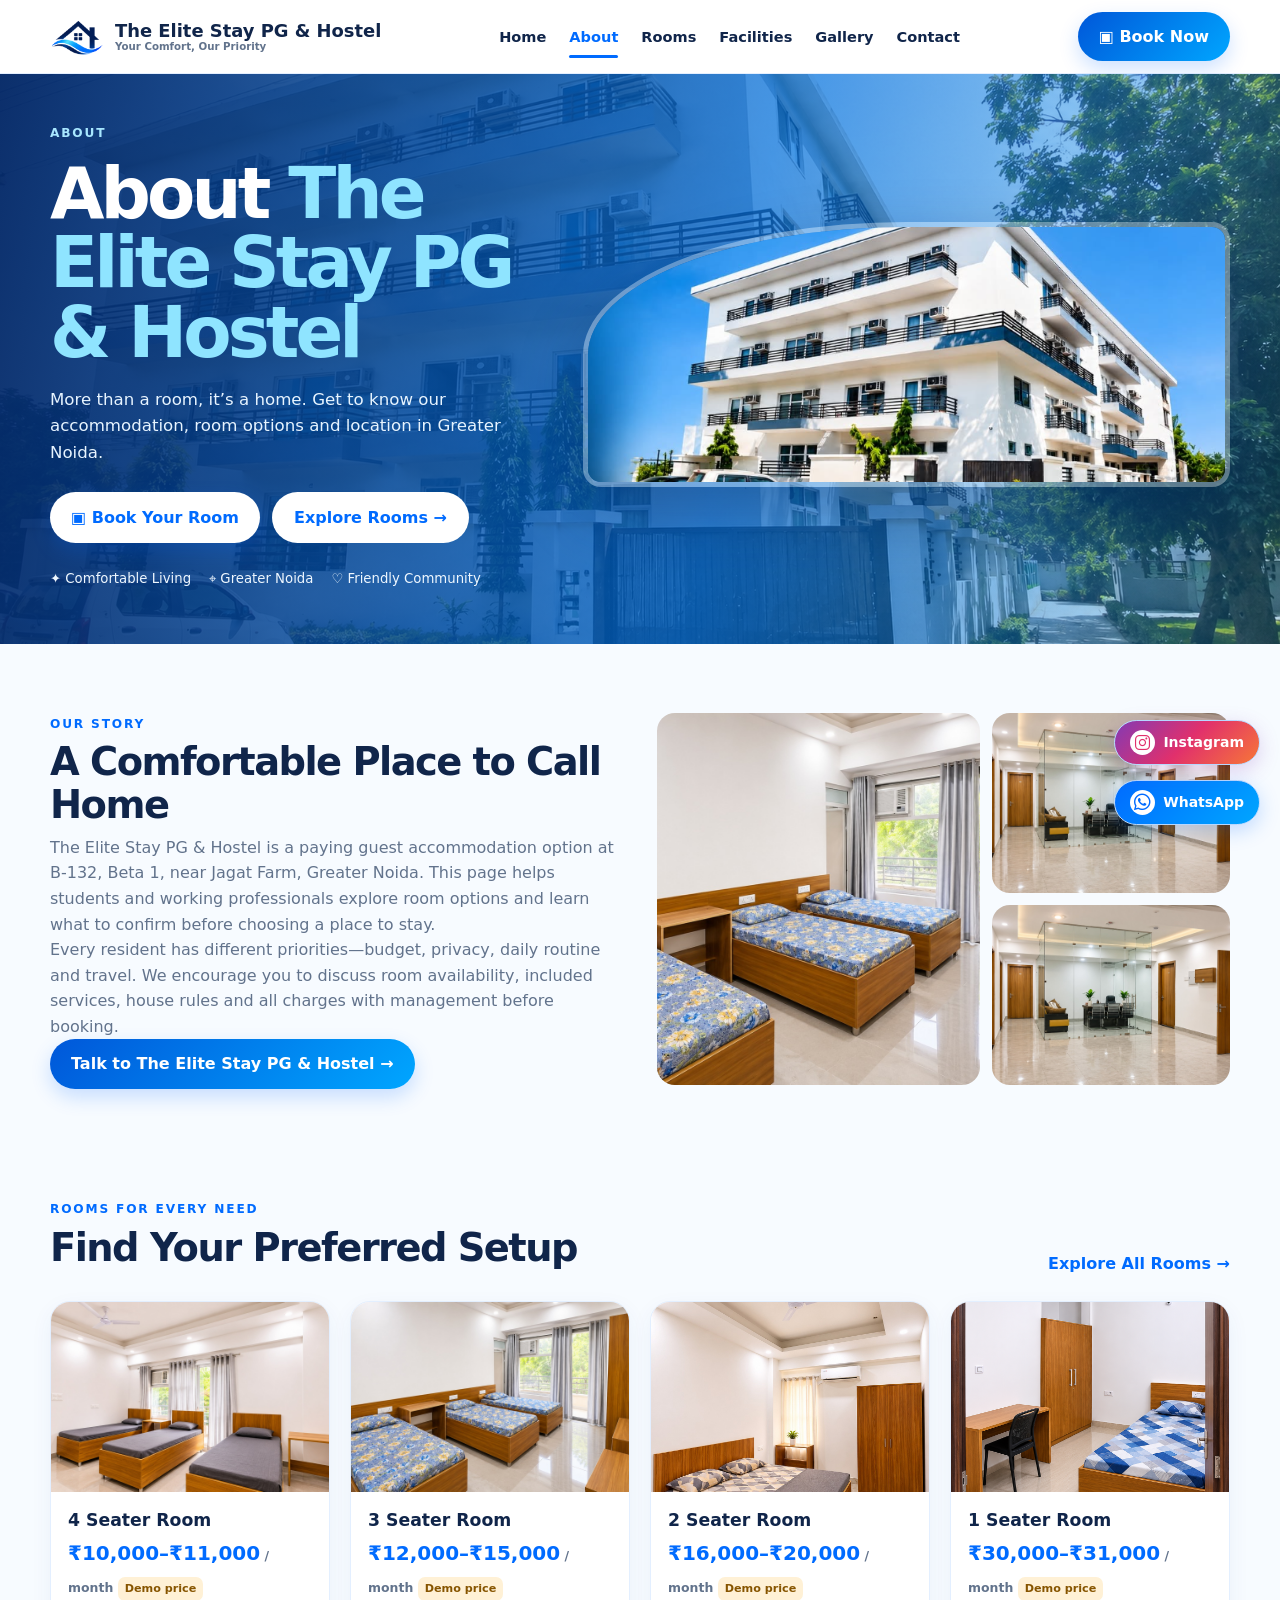
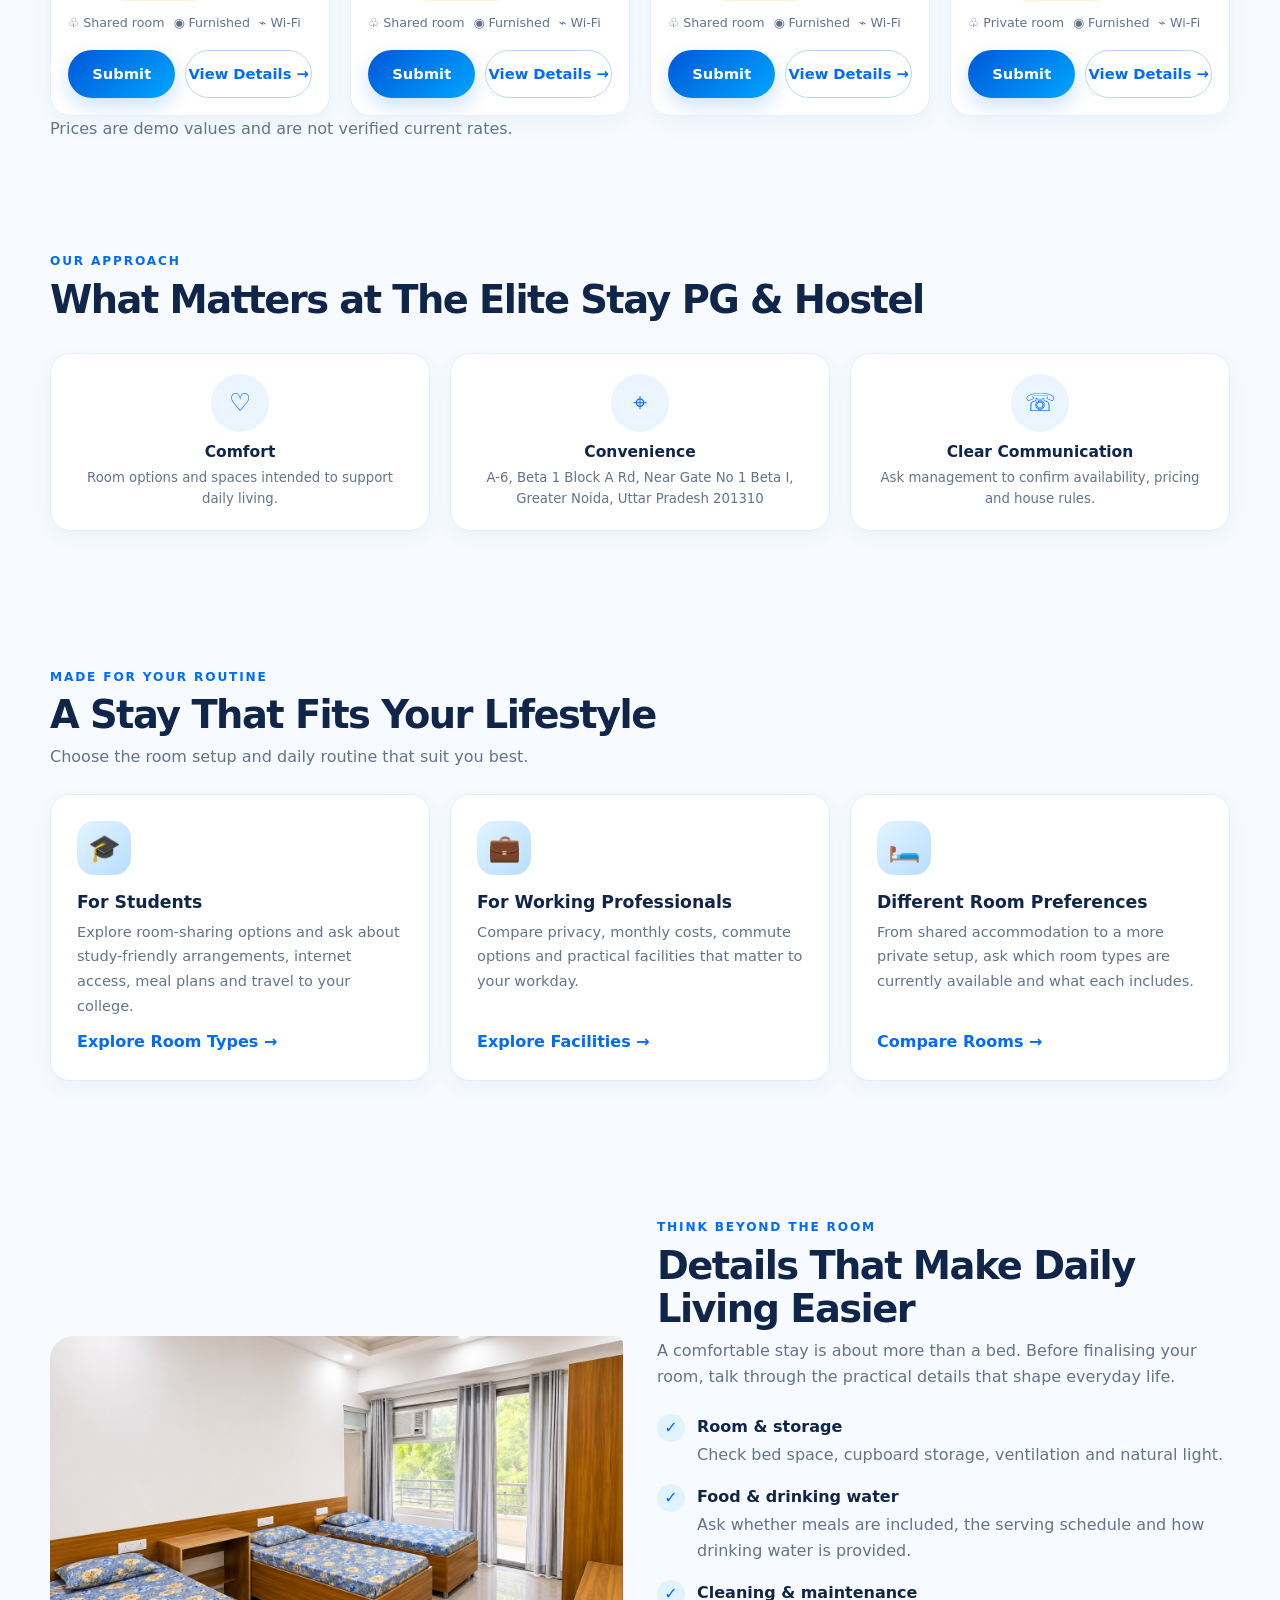
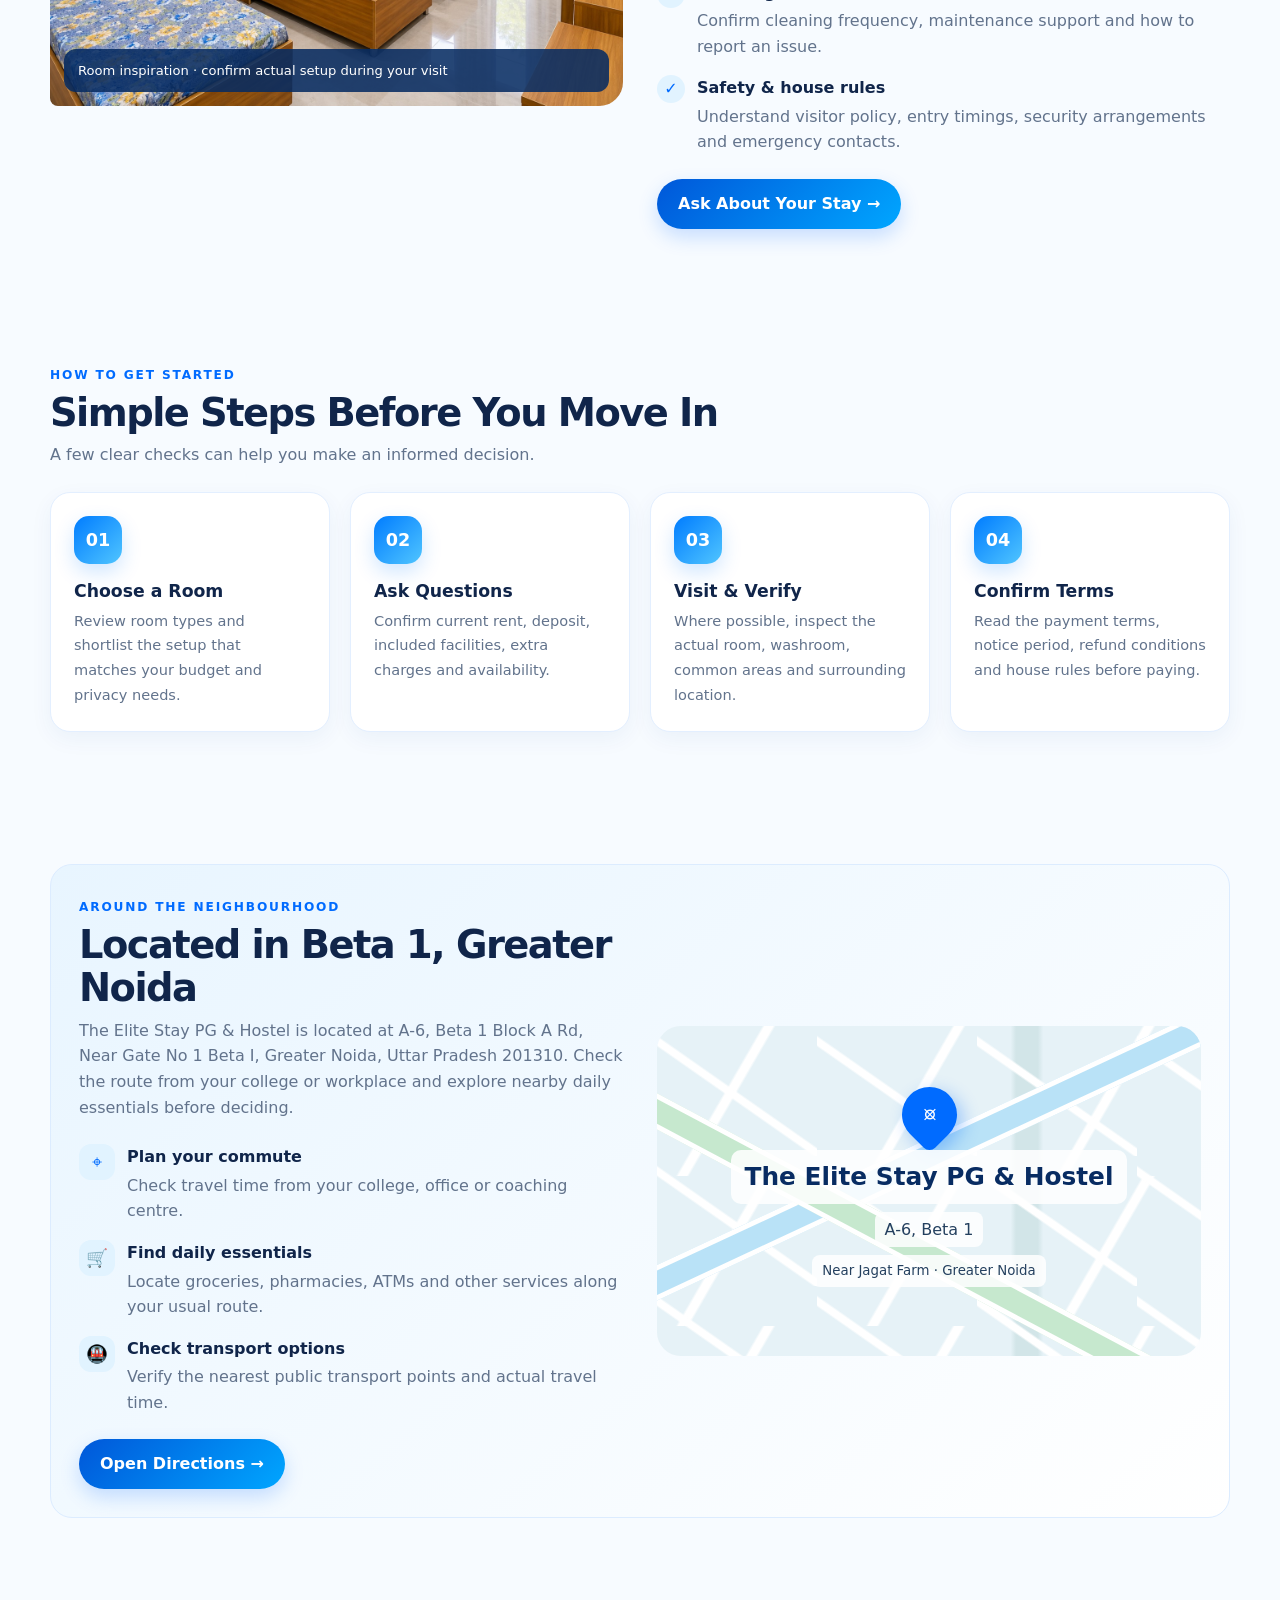
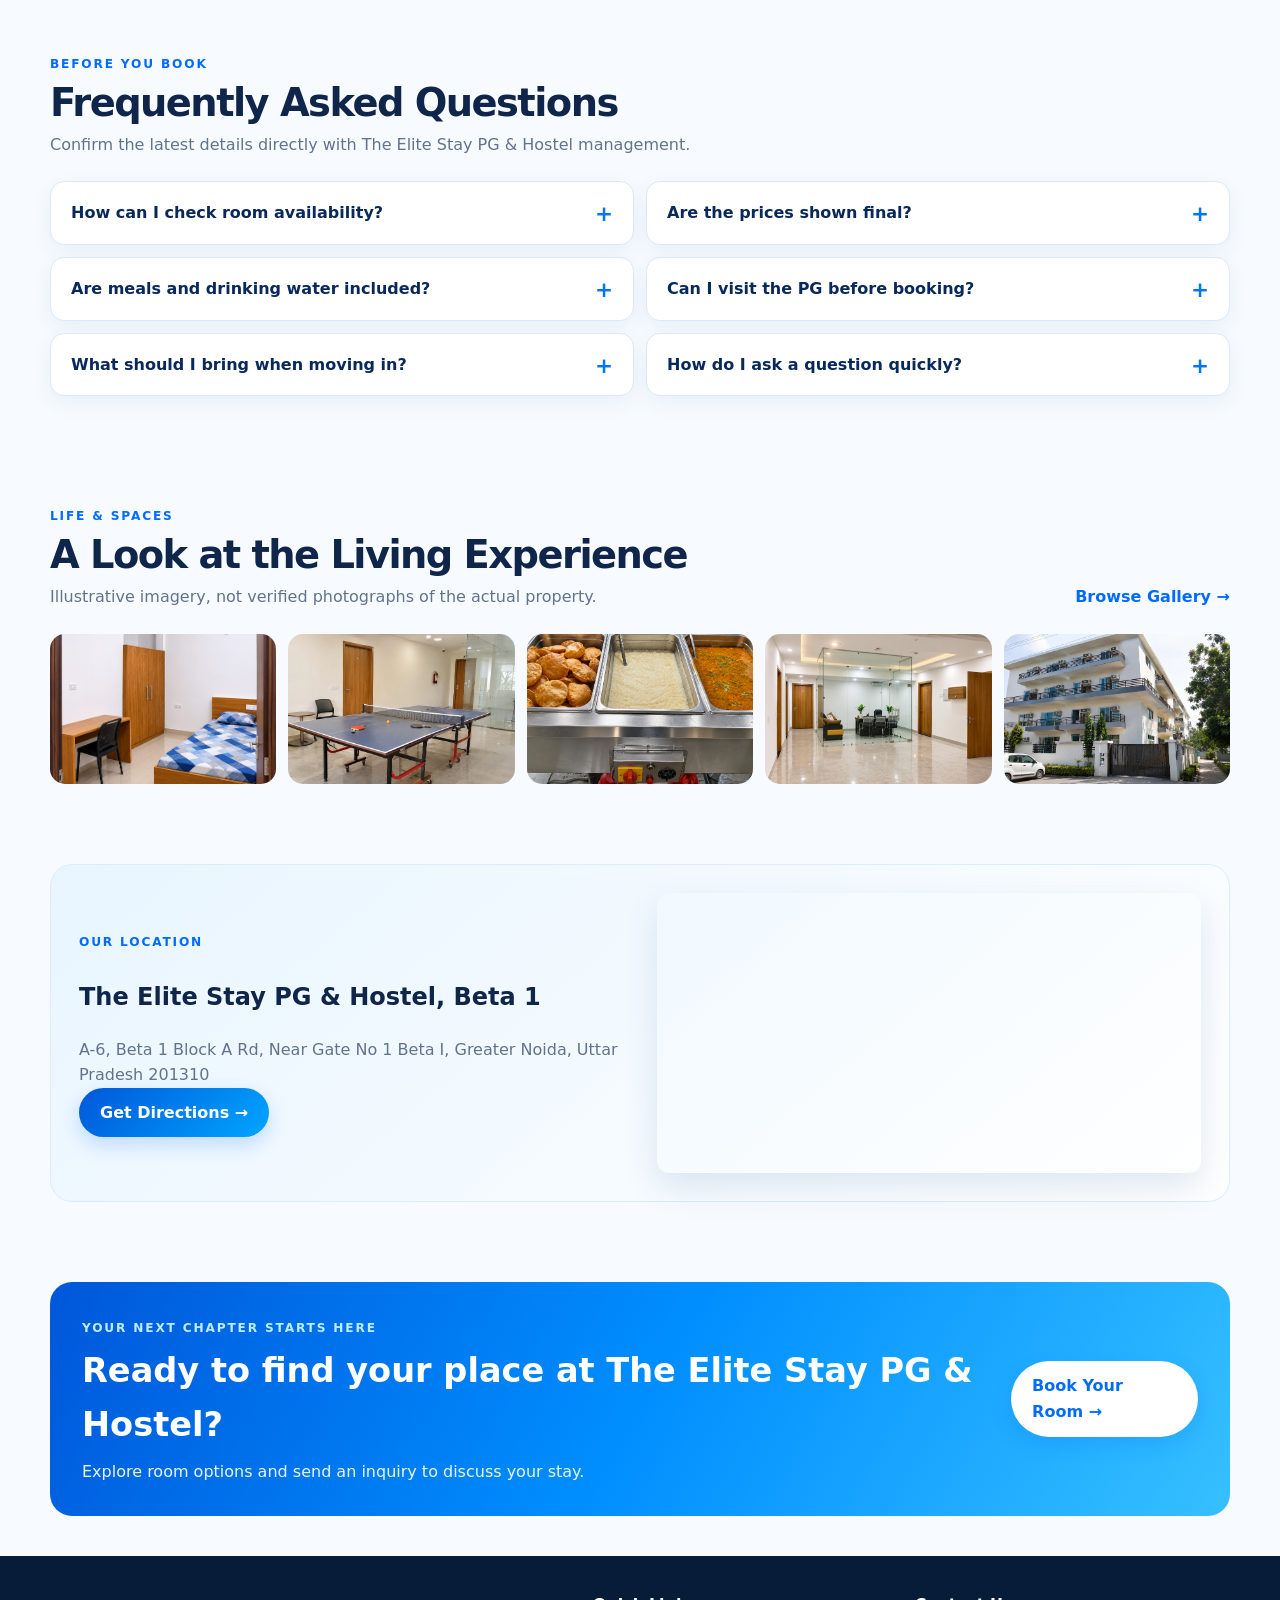
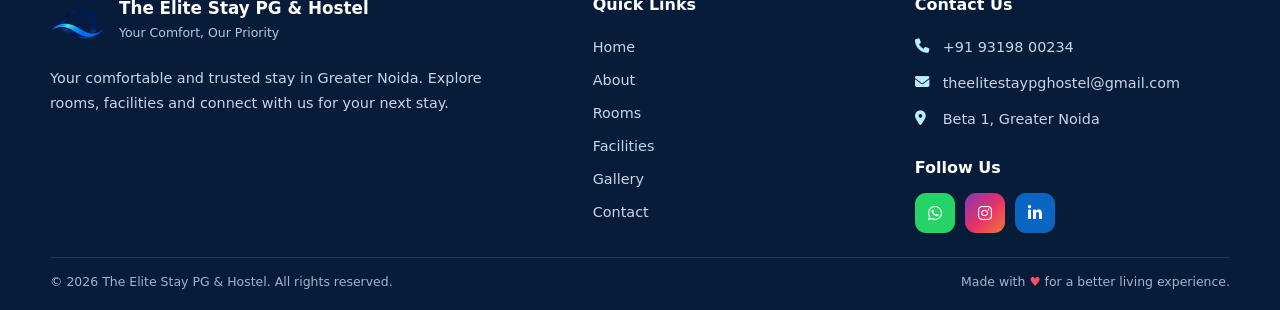
==== commit 1cd8985f: "Update Elite Stay website" ====
--- a/about.html
+++ b/about.html
@@ -342,7 +342,7 @@
           alt="Private room inspiration" loading="lazy" class=""><img
           src="images/table tannish.png"
           alt="Study area inspiration" loading="lazy" class=""><img
-          src="images/dinner.png"
+          src="images/lunch.png"
           alt="Food inspiration" loading="lazy" class=""><img
           src="images/Office area.jpeg"
           alt="Lounge inspiration" loading="lazy" class=""><img
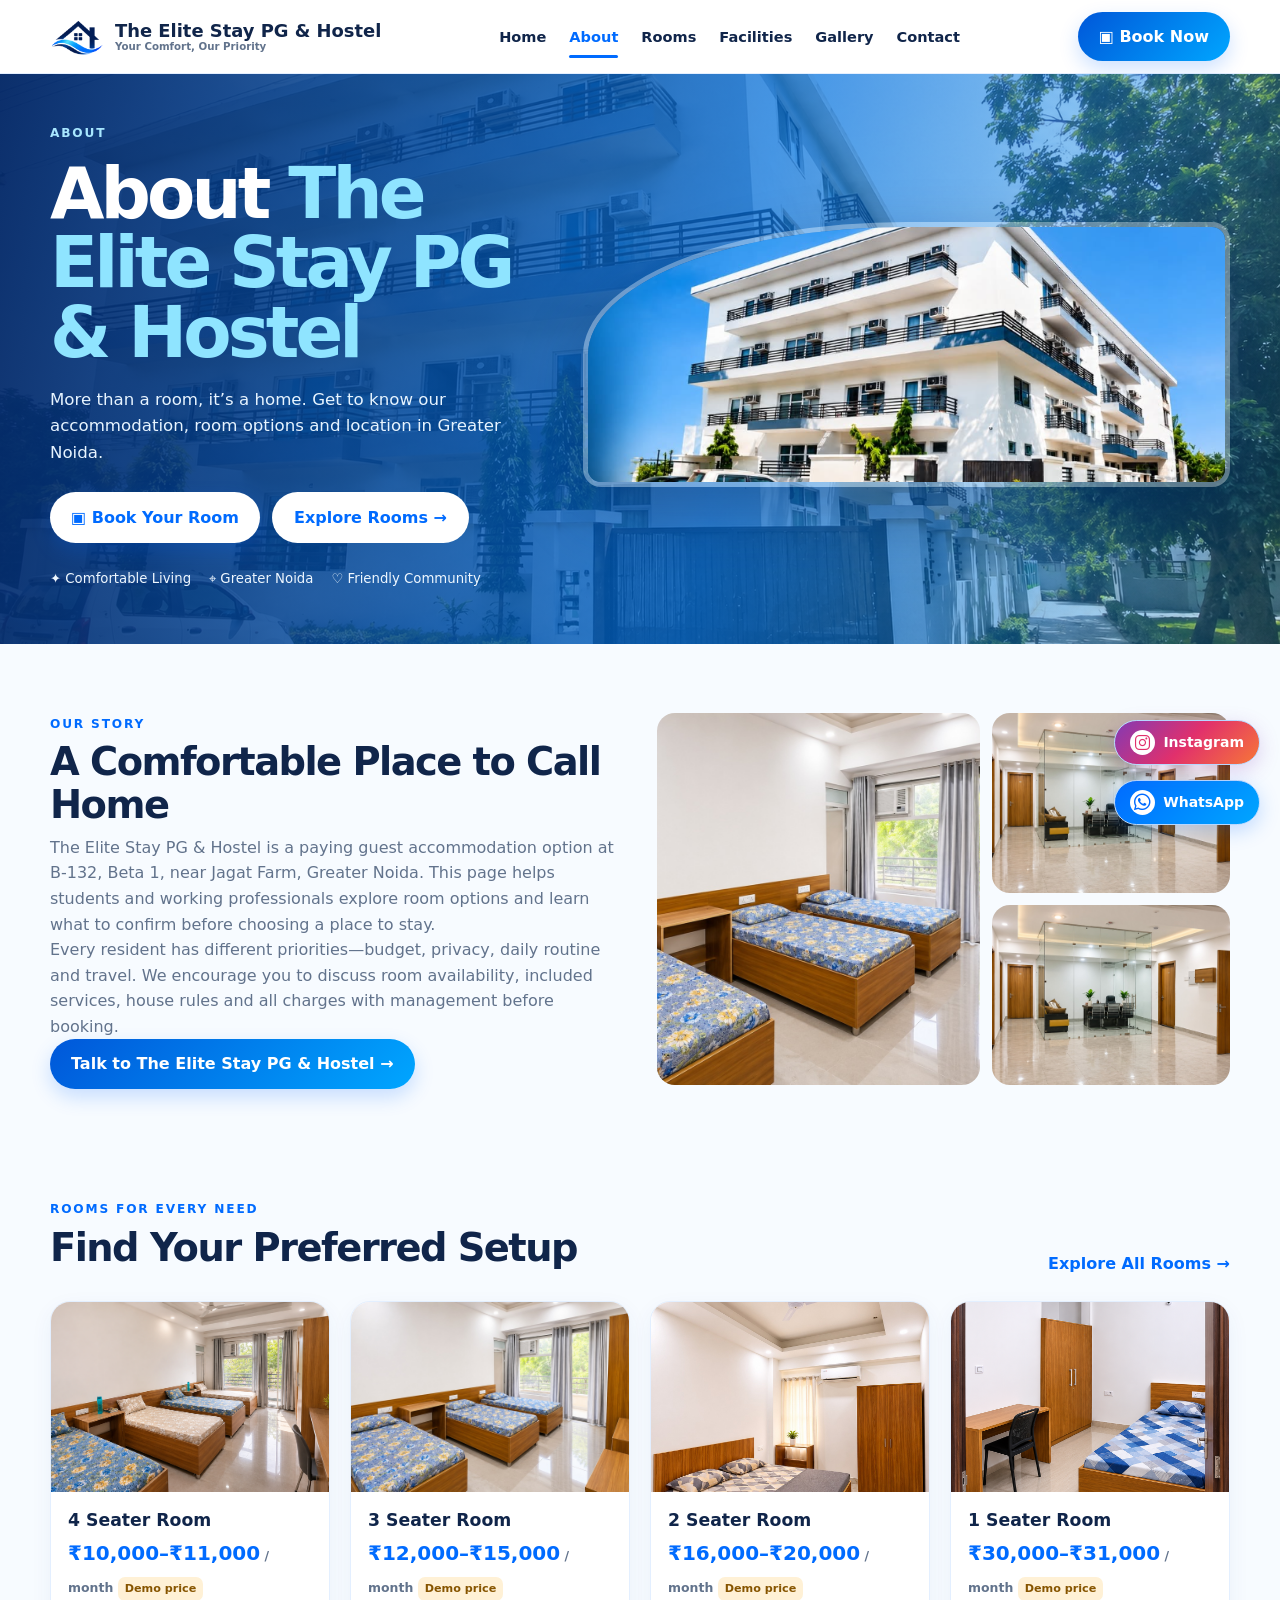
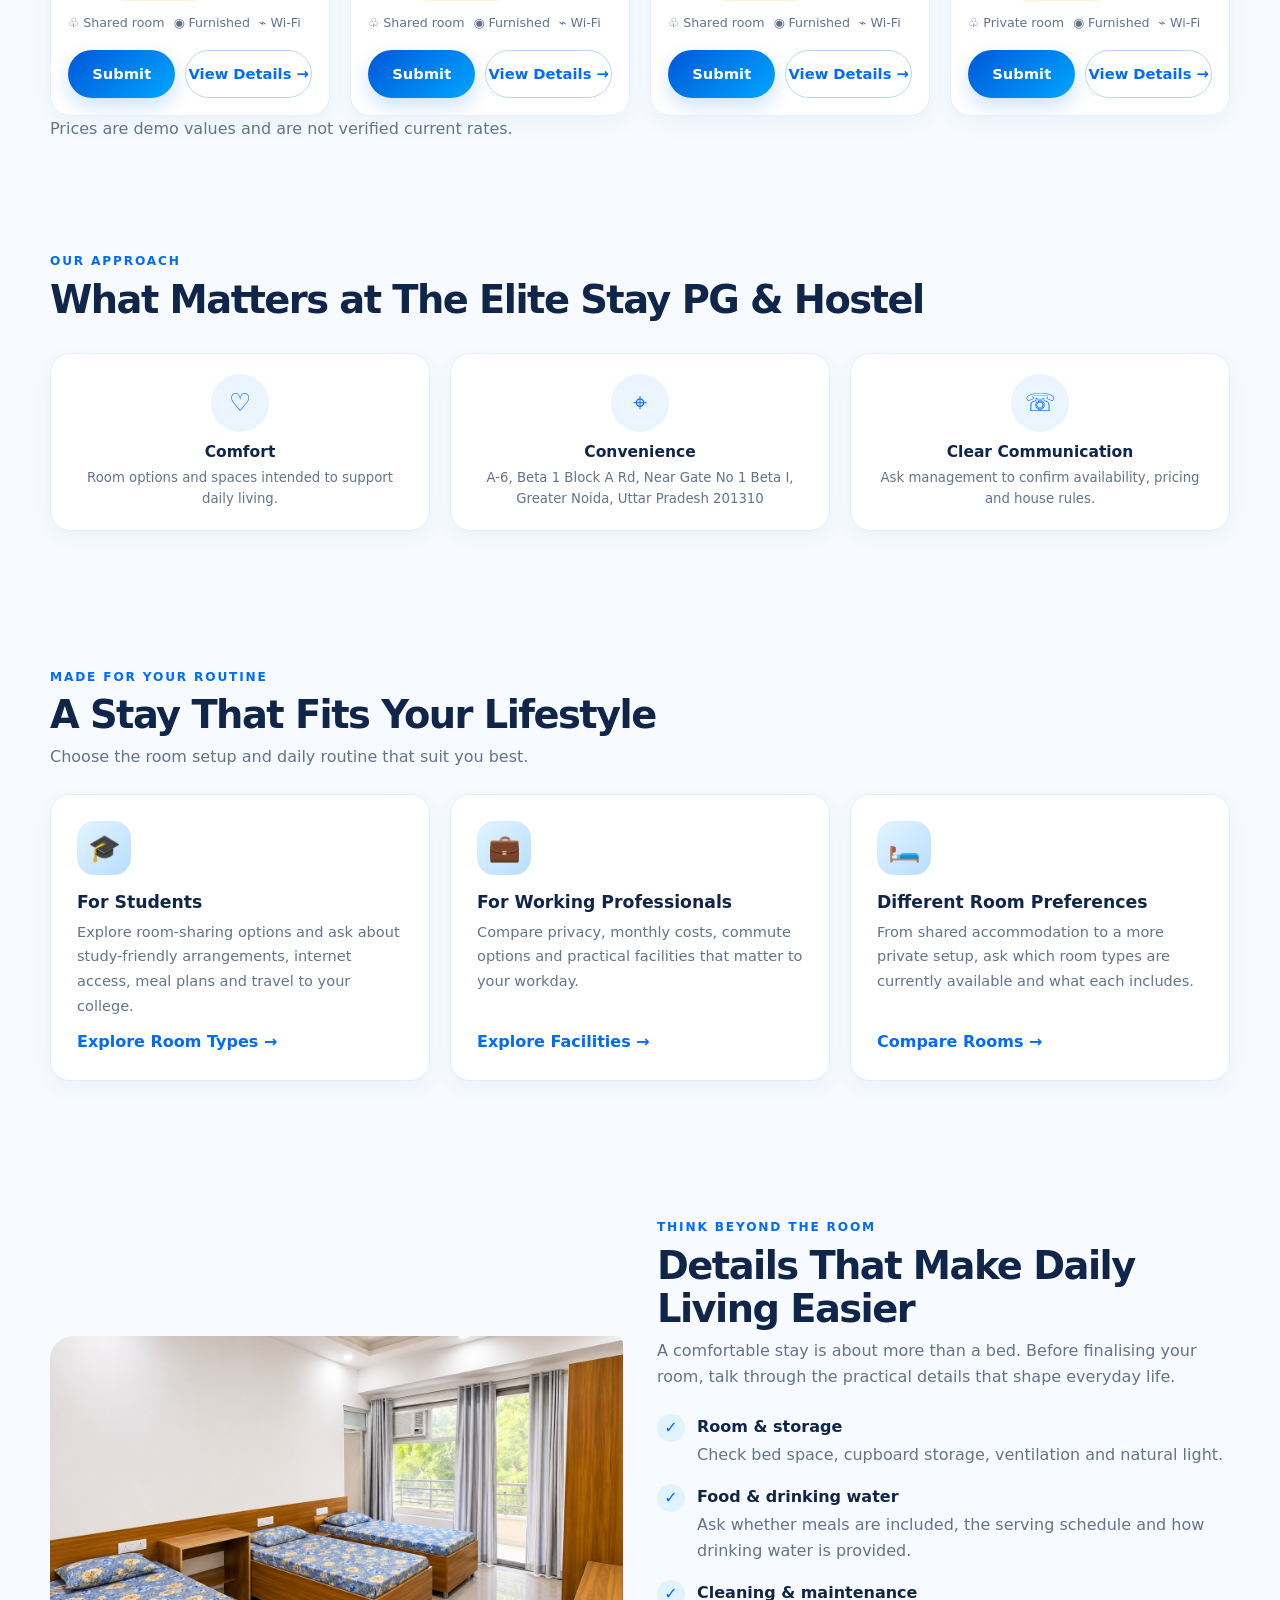
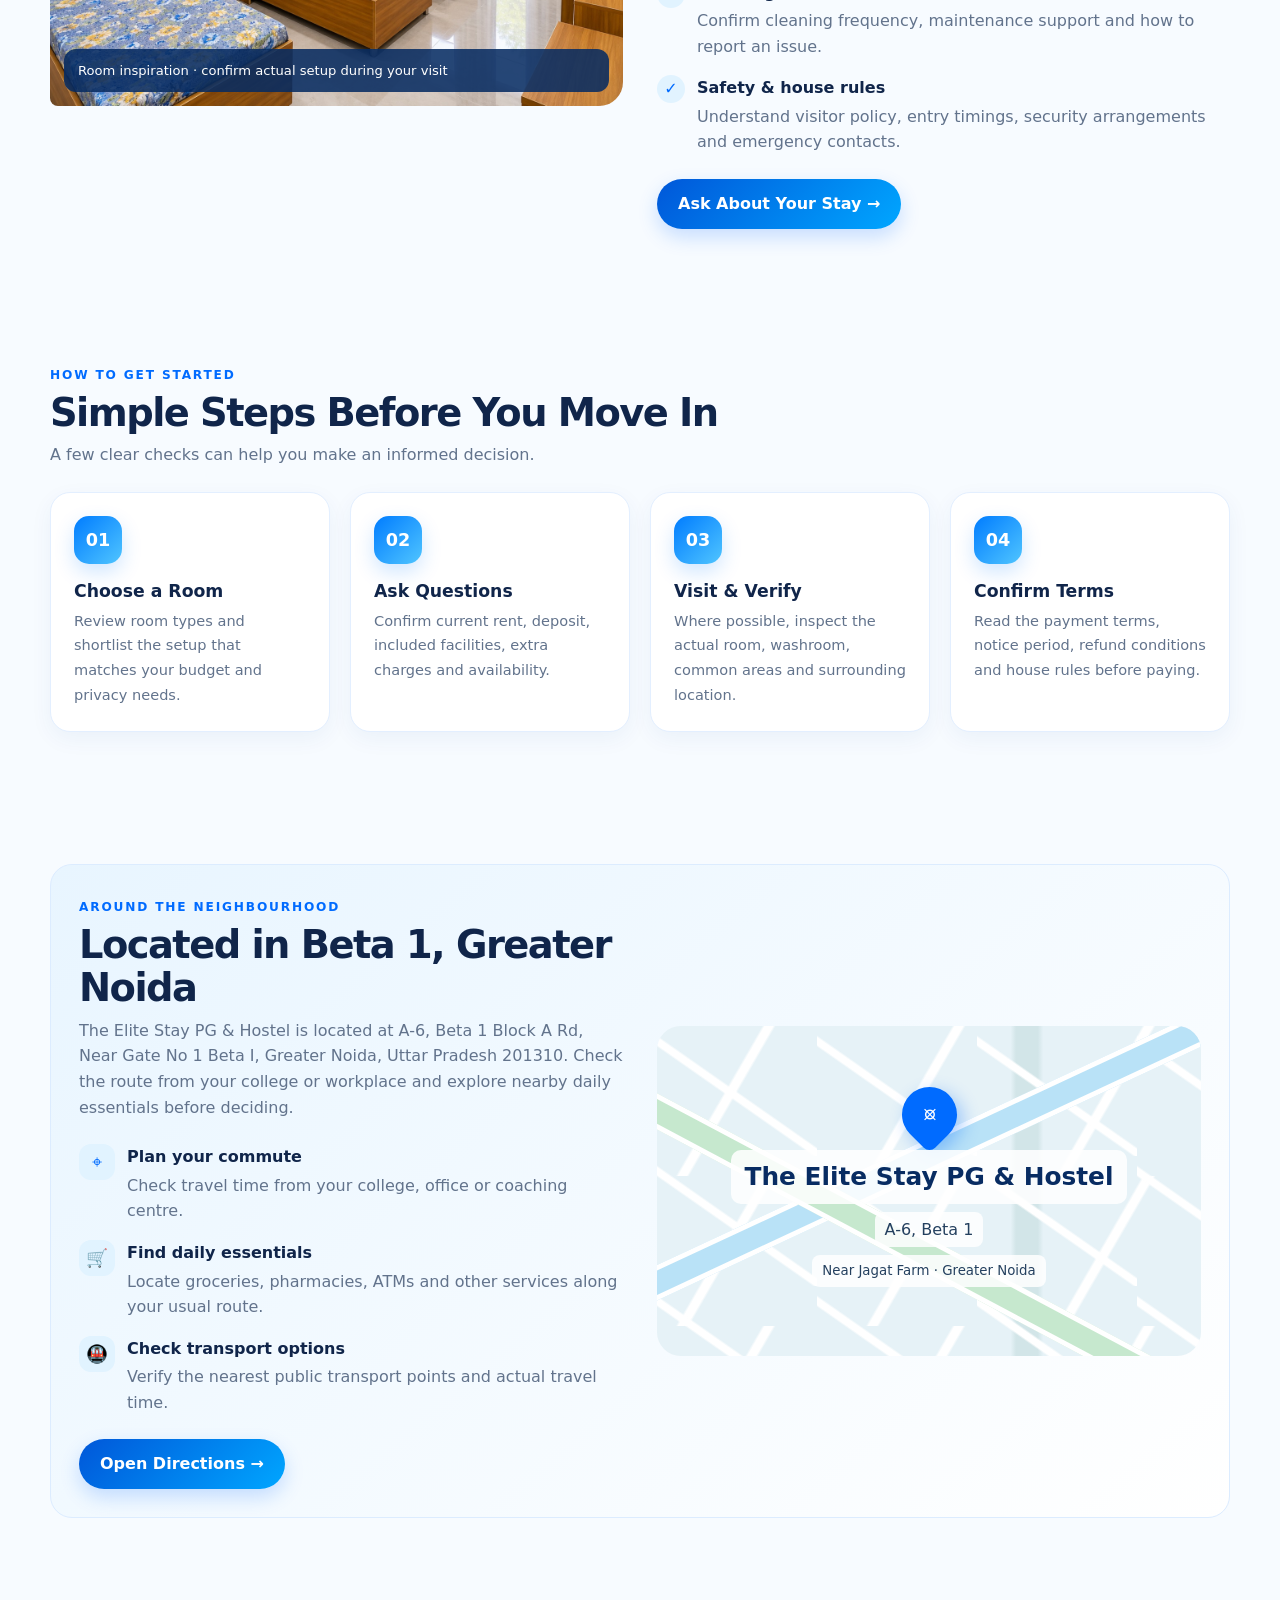
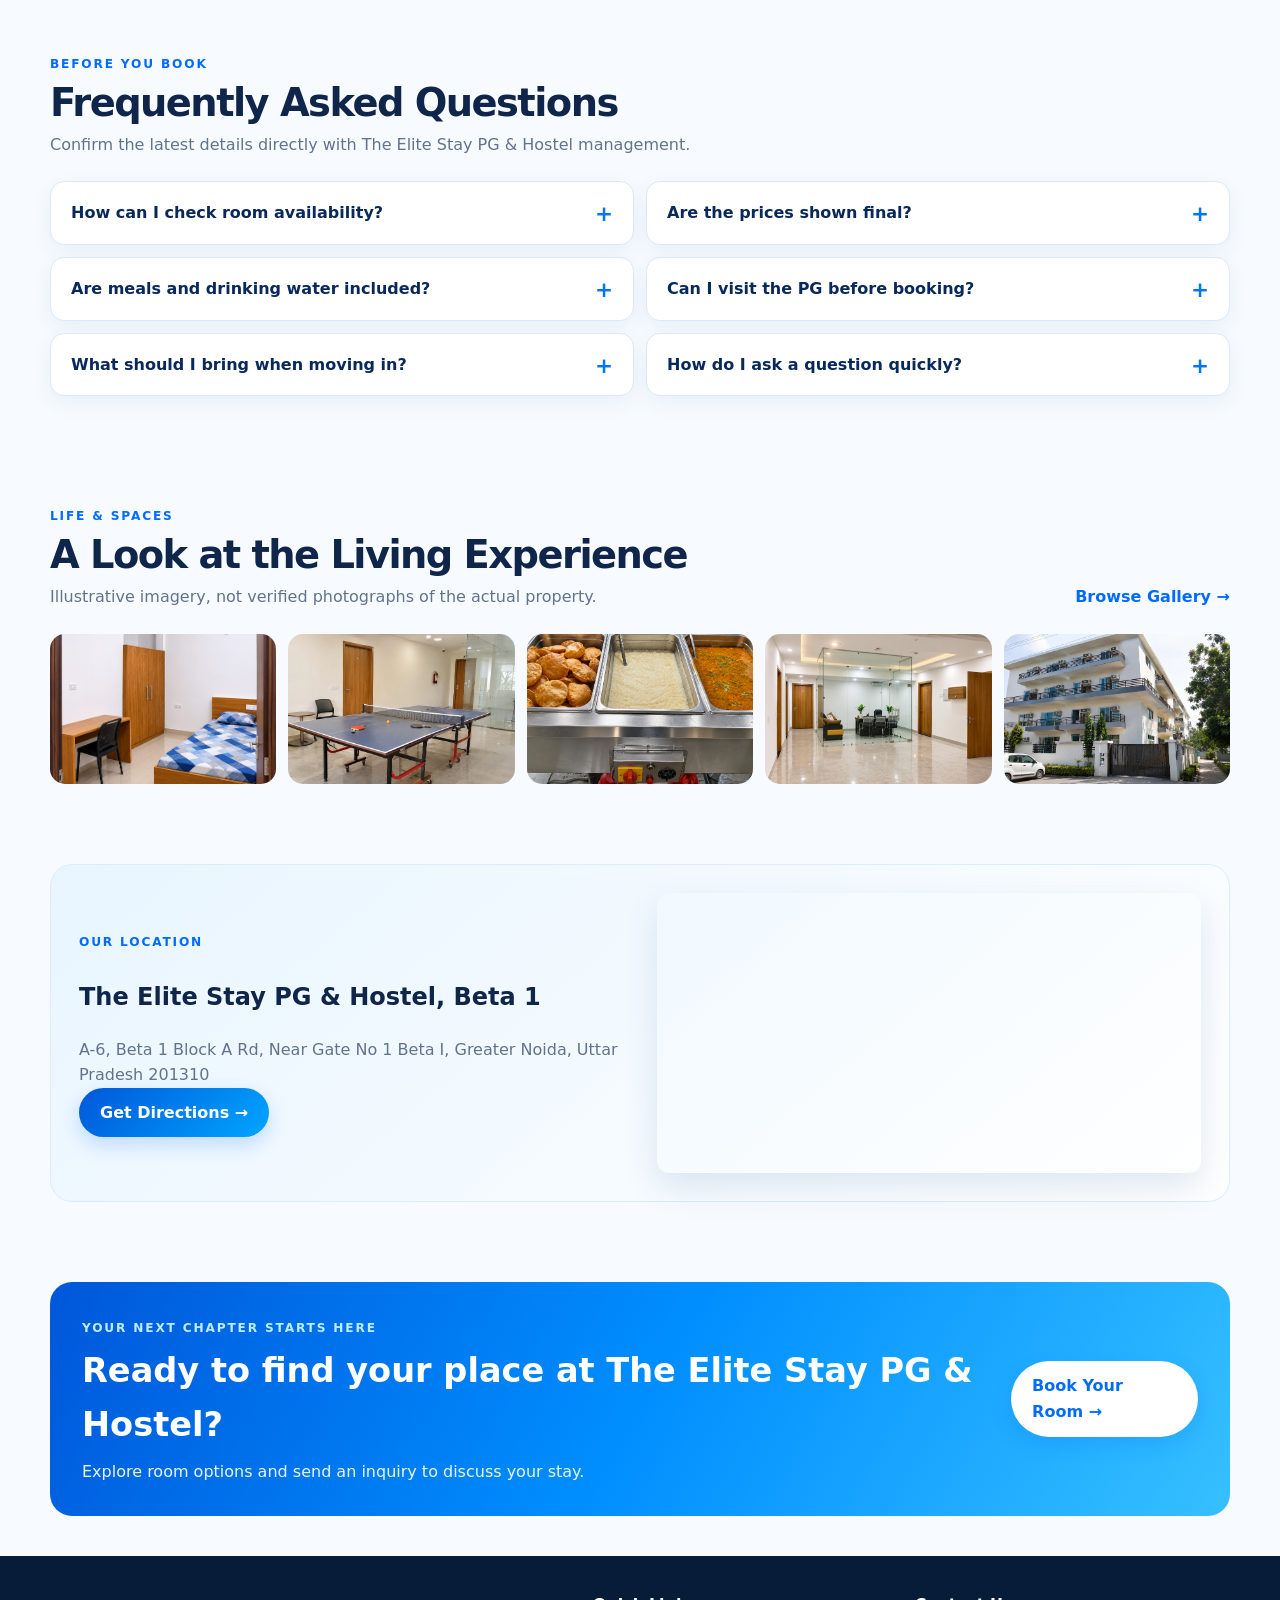
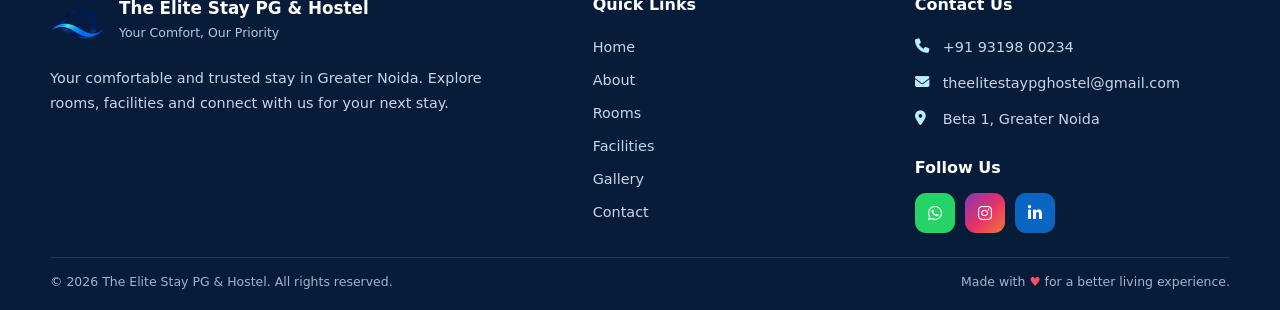
==== commit 9cdb73a6: "Initial commit - The Elite Stay Management" ====
--- a/about.html
+++ b/about.html
@@ -2,6 +2,12 @@
 <html lang="en">
 
 <head>
+  <link rel="manifest" href="./manifest.json">
+<meta name="theme-color" content="#006bff">
+<meta name="mobile-web-app-capable" content="yes">
+<meta name="apple-mobile-web-app-capable" content="yes">
+<meta name="apple-mobile-web-app-status-bar-style" content="default">
+<meta name="apple-mobile-web-app-title" content="Elite Stay PG">
   <meta charset="utf-8">
   <meta name="viewport" content="width=device-width,initial-scale=1">
   <meta name="description" content="Learn about The Elite Stay PG & Hostel, room choices and location near Jagat Farm in Greater Noida.">
@@ -14,7 +20,7 @@
 <body class="page-about">
   <header class="topbar">
     <div class="container nav"><a class="brand" href="index.html">
-    <img src="images/elite-stay-logo.png"
+    <img src="images/logo.png"
          alt="The Elite Stay PG & Hostel Logo"
          class="brand-logo">
     <span>
@@ -40,7 +46,7 @@
             Community</span></div>
       </div>
       <div class="hero-photo"><img
-           src="images/PG Exterior.png"
+           src="images/pg-exterior.png"
           alt="The Elite Stay PG & Hostel accommodation inspiration" loading="lazy" class=""></div>
     </div>
   </section>
@@ -56,11 +62,11 @@
           booking.</p><a class="btn" href="contact.html#contact-form">Talk to The Elite Stay PG & Hostel →</a>
       </div>
       <div class="photo-collage"><img
-          src="images/3 Seater Room.jpeg"
+          src="images/3-seater-room.jpeg"
           alt="Room inspiration" loading="lazy" class=""><img
-          src="images/Office area.jpeg"
+          src="images/office-area.jpeg"
           alt="Common lounge inspiration" loading="lazy" class=""><img
-          src="images/Office area.jpeg"
+          src="images/office-area.jpeg"
           alt="Community inspiration" loading="lazy" class=""></div>
     </div>
   </section>
@@ -74,7 +80,7 @@
       <div class="grid rooms-grid">
         <article class="card" data-room-card="4">
           <div class="card-image"><img
-              src="images/3 seater 3.jpeg"
+              src="images/3-seater-room-3.jpeg"
               alt="4 Seater Room" loading="lazy" class=""></div>
           <div class="card-body">
             <h3>4 Seater Room</h3>
@@ -87,7 +93,7 @@
         </article>
         <article class="card" data-room-card="3">
           <div class="card-image"><img
-              src="images/3 Seater Room.jpeg"
+              src="images/3-seater-room.jpeg"
               alt="3 Seater Room" loading="lazy" class=""></div>
           <div class="card-body">
             <h3>3 Seater Room</h3>
@@ -100,7 +106,7 @@
         </article>
         <article class="card" data-room-card="2">
           <div class="card-image"><img
-              src="images/Two Seater.jpeg"
+              src="images/2-seater-room.png"
               alt="2 Seater Room" loading="lazy" class=""></div>
           <div class="card-body">
             <h3>2 Seater Room</h3>
@@ -113,7 +119,7 @@
         </article>
         <article class="card" data-room-card="1">
           <div class="card-image"><img
-              src="images/single sharing private room 1.png"
+              src="images/1-seater-room.png"
               alt="1 Seater Room" loading="lazy" class=""></div>
           <div class="card-body">
             <h3>1 Seater Room</h3>
@@ -189,7 +195,7 @@
   <section class="section about-experience">
     <div class="container split">
       <div class="about-experience-photo">
-        <img src="images/3 Seater Room.jpeg"
+        <img src="images/3-seater-room.jpeg"
           alt="Furnished room inspiration" loading="lazy">
         <span class="photo-note">Room inspiration · confirm actual setup during your visit</span>
       </div>
@@ -338,15 +344,15 @@
         </div><a class="text-link" href="gallery.html">Browse Gallery →</a>
       </div>
       <div class="gallery-strip"><img
-          src="images/single sharing private room 1.png"
+          src="images/1-seater-room.png"
           alt="Private room inspiration" loading="lazy" class=""><img
-          src="images/table tannish.png"
+          src="images/table-tennis.png"
           alt="Study area inspiration" loading="lazy" class=""><img
           src="images/lunch.png"
           alt="Food inspiration" loading="lazy" class=""><img
-          src="images/Office area.jpeg"
+          src="images/office-area.jpeg"
           alt="Lounge inspiration" loading="lazy" class=""><img
-          src="images/outdoor view.png"
+          src="images/outdoor-view.png"
           alt="Outdoor space inspiration" loading="lazy" class=""></div>
     </div>
   </section>
@@ -383,7 +389,7 @@
     <div class="elite-footer-grid">
       <div class="elite-footer-column elite-footer-about">
         <div class="elite-footer-brand">
-          <img src="images/elite-stay-logo.png" alt="The Elite Stay PG & Hostel Logo" class="elite-footer-logo">
+          <img src="images/logo.png" alt="The Elite Stay PG & Hostel Logo" class="elite-footer-logo">
           <div>
             <strong>The Elite Stay PG & Hostel</strong>
             <span>Your Comfort, Our Priority</span>
--- a/css/style.css
+++ b/css/style.css
@@ -236,7 +236,7 @@
   content: "";
   position: absolute;
   inset: 0;
-  background: linear-gradient(90deg, rgba(3, 35, 94, .94), rgba(0, 83, 198, .78) 43%, rgba(0, 92, 200, .12)), url('../images/PG Exterior.png') center/cover;
+  background: linear-gradient(90deg, rgba(3, 35, 94, .94), rgba(0, 83, 198, .78) 43%, rgba(0, 92, 200, .12)), url('../images/pg-exterior.png') center/cover;
   z-index: -1
 }
 
@@ -1372,7 +1372,7 @@
 /* --- Page-specific visual identities: one shared brand, six distinct page banners --- */
 .page-home .hero:before {
   background: linear-gradient(105deg, rgba(3, 35, 94, .96), rgba(0, 83, 198, .77) 47%, rgba(0, 92, 200, .1)),
-    url('../images/outdoor view.png') center/cover;
+    url('../images/outdoor-view.png') center/cover;
 }
 
 .page-home .hero-grid {
@@ -1386,7 +1386,7 @@
 
 .page-about .hero:before {
   background: linear-gradient(100deg, rgba(4, 40, 102, .96), rgba(0, 111, 220, .72) 57%, rgba(39, 184, 255, .25)),
-    url('../images/outdoor view.png') center/cover;
+    url('../images/outdoor-view.png') center/cover;
 }
 
 .page-about .hero-grid {
@@ -1406,7 +1406,7 @@
 
 .page-rooms .hero:before {
   background: linear-gradient(90deg, #052b69 0%, rgba(0, 80, 178, .95) 36%, rgba(0, 95, 190, .18) 100%),
-    url('../images/Two Seater.jpeg') center/cover;
+    url('../images/2-seater-room.png') center/cover;
 }
 
 .page-rooms .hero-grid {
@@ -1425,7 +1425,7 @@
 
 .page-facilities .hero:before {
   background: linear-gradient(120deg, rgba(3, 47, 105, .94), rgba(0, 121, 225, .7) 55%, rgba(0, 166, 255, .2)),
-    url('../images/Office area.jpeg') center/cover;
+    url('../images/office-area.jpeg') center/cover;
 }
 
 .page-facilities .hero-grid {
@@ -1441,7 +1441,7 @@
 
 .page-gallery .hero:before {
   background: linear-gradient(100deg, rgba(2, 34, 84, .93), rgba(0, 89, 200, .72) 45%, rgba(0, 166, 255, .12)),
-    url('../images/Office area.jpeg') center/cover;
+    url('../images/office-area.jpeg') center/cover;
 }
 
 .page-gallery .hero-grid {
@@ -1457,7 +1457,7 @@
 
 .page-contact .hero:before {
   background: linear-gradient(115deg, rgba(3, 35, 94, .97), rgba(0, 90, 195, .82) 50%, rgba(0, 166, 255, .18)),
-    url('../images/Office area.jpeg') center/cover;
+    url('../images/office-area.jpeg') center/cover;
 }
 
 .page-contact .hero-grid {
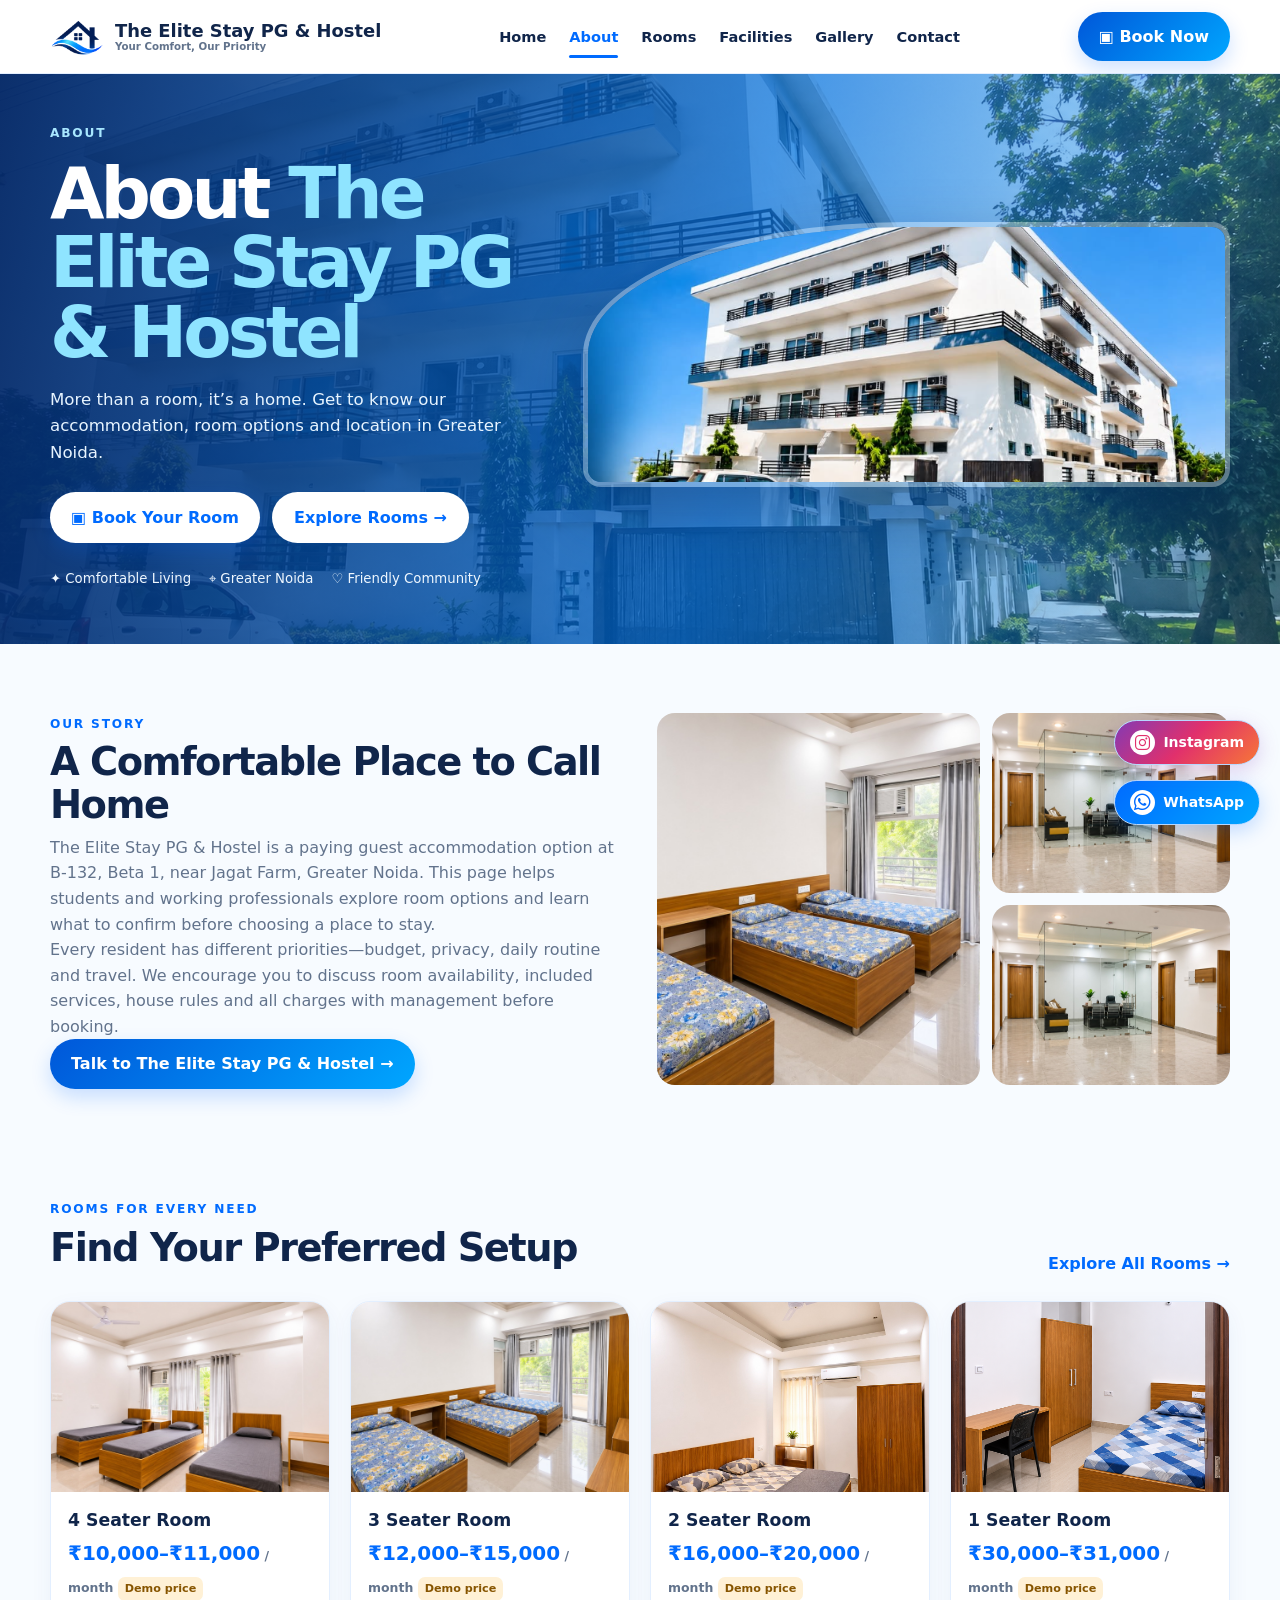
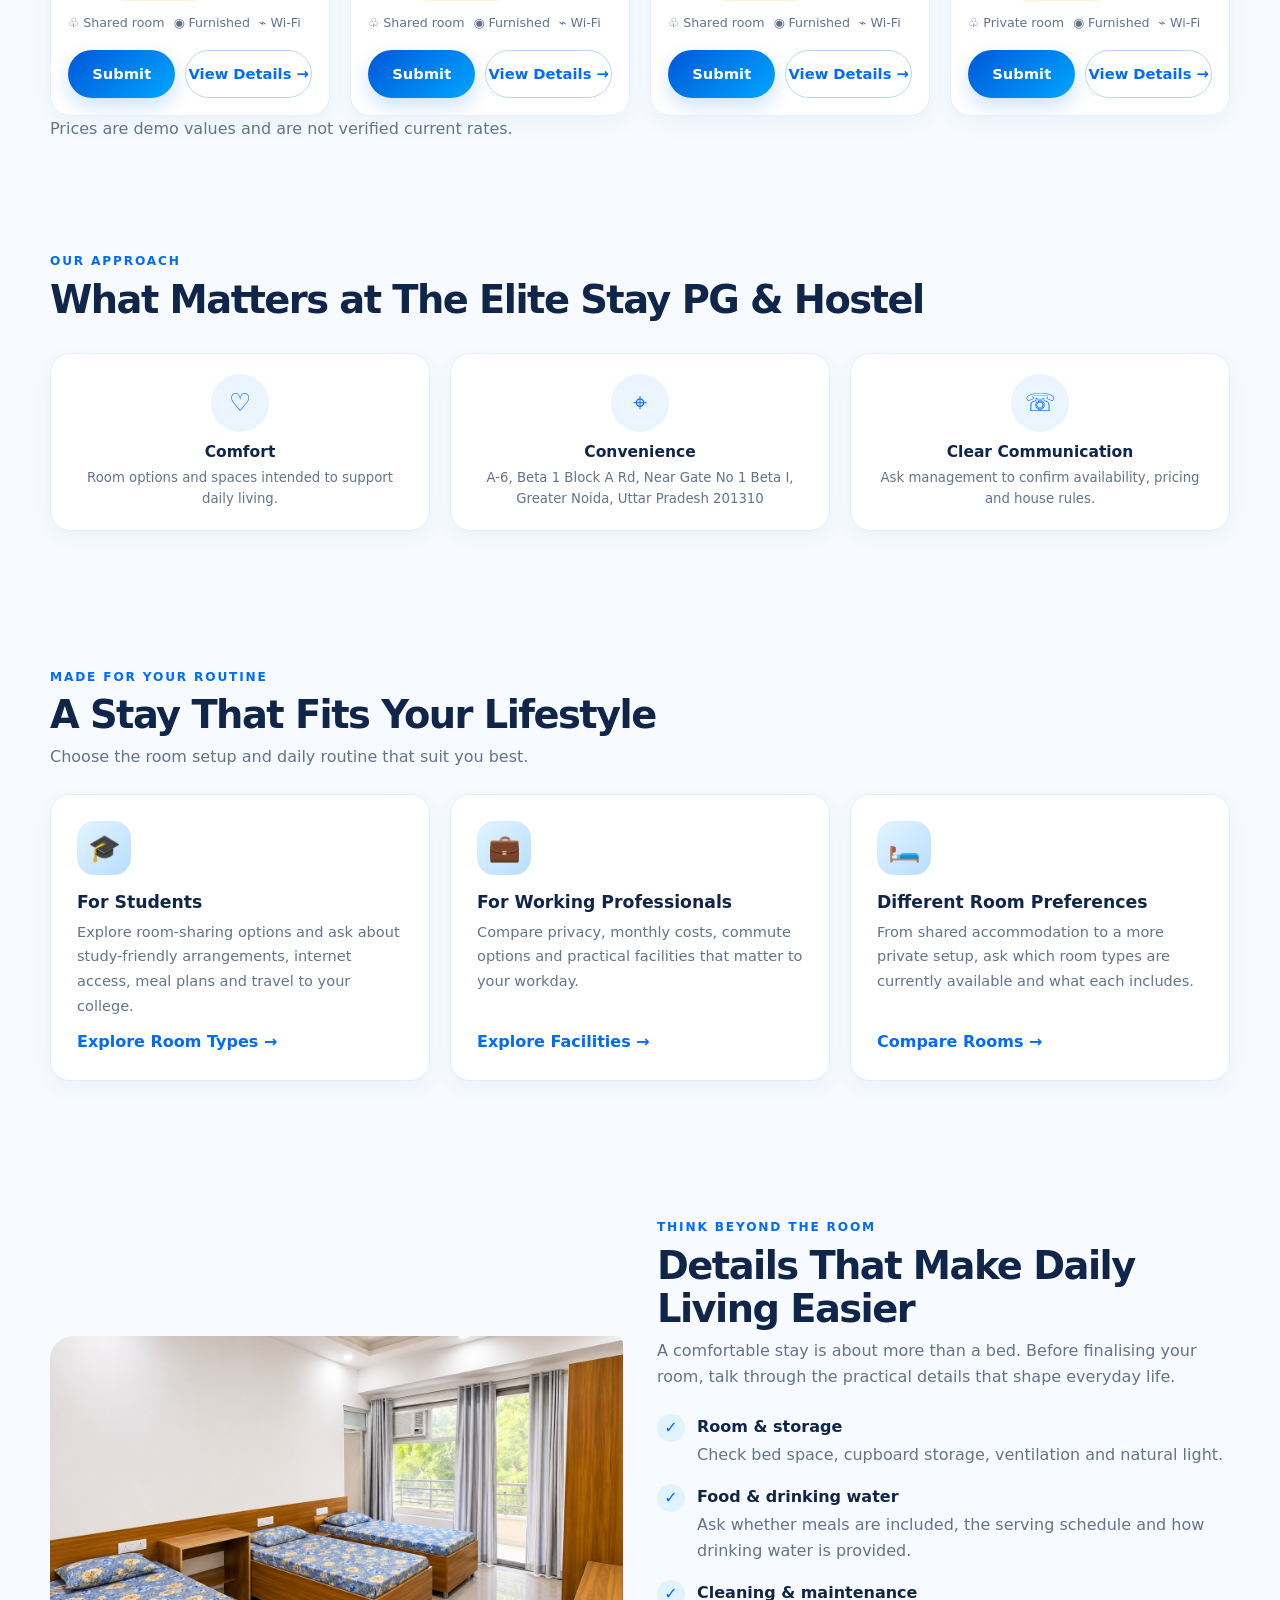
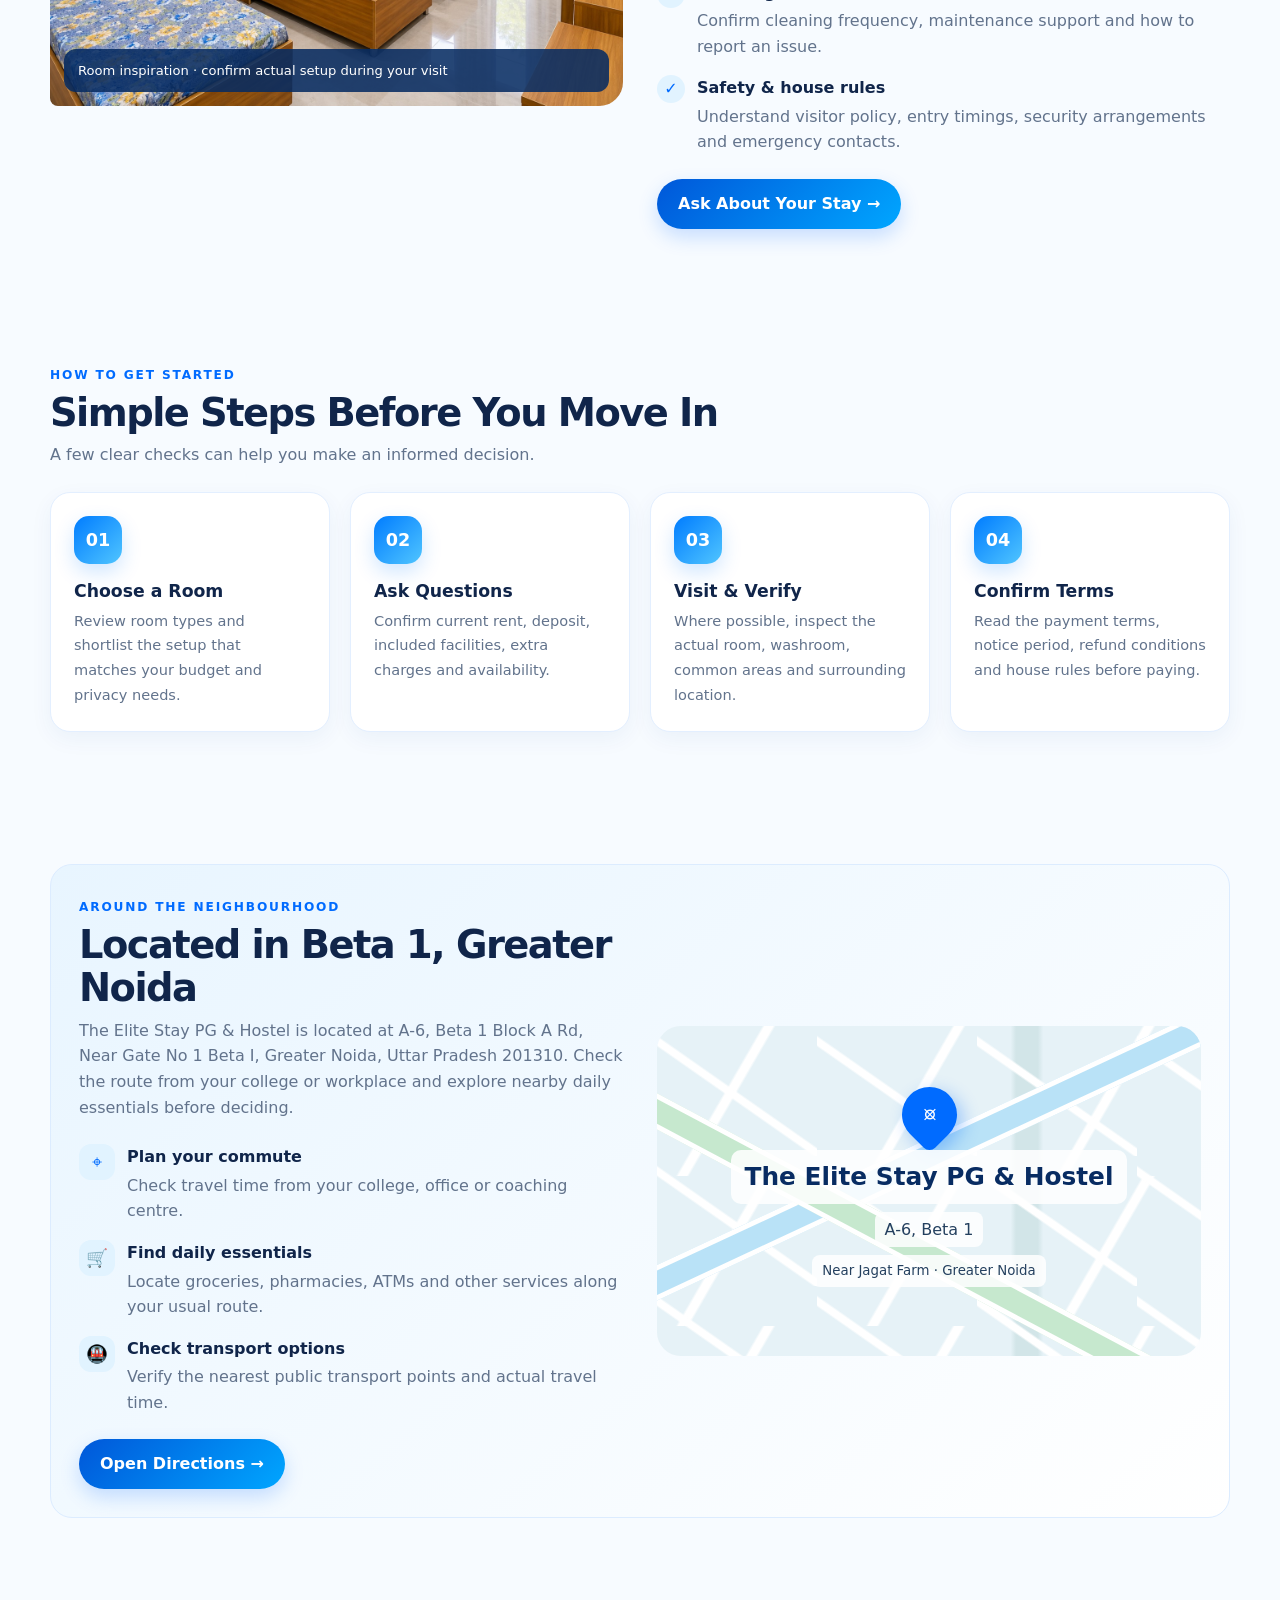
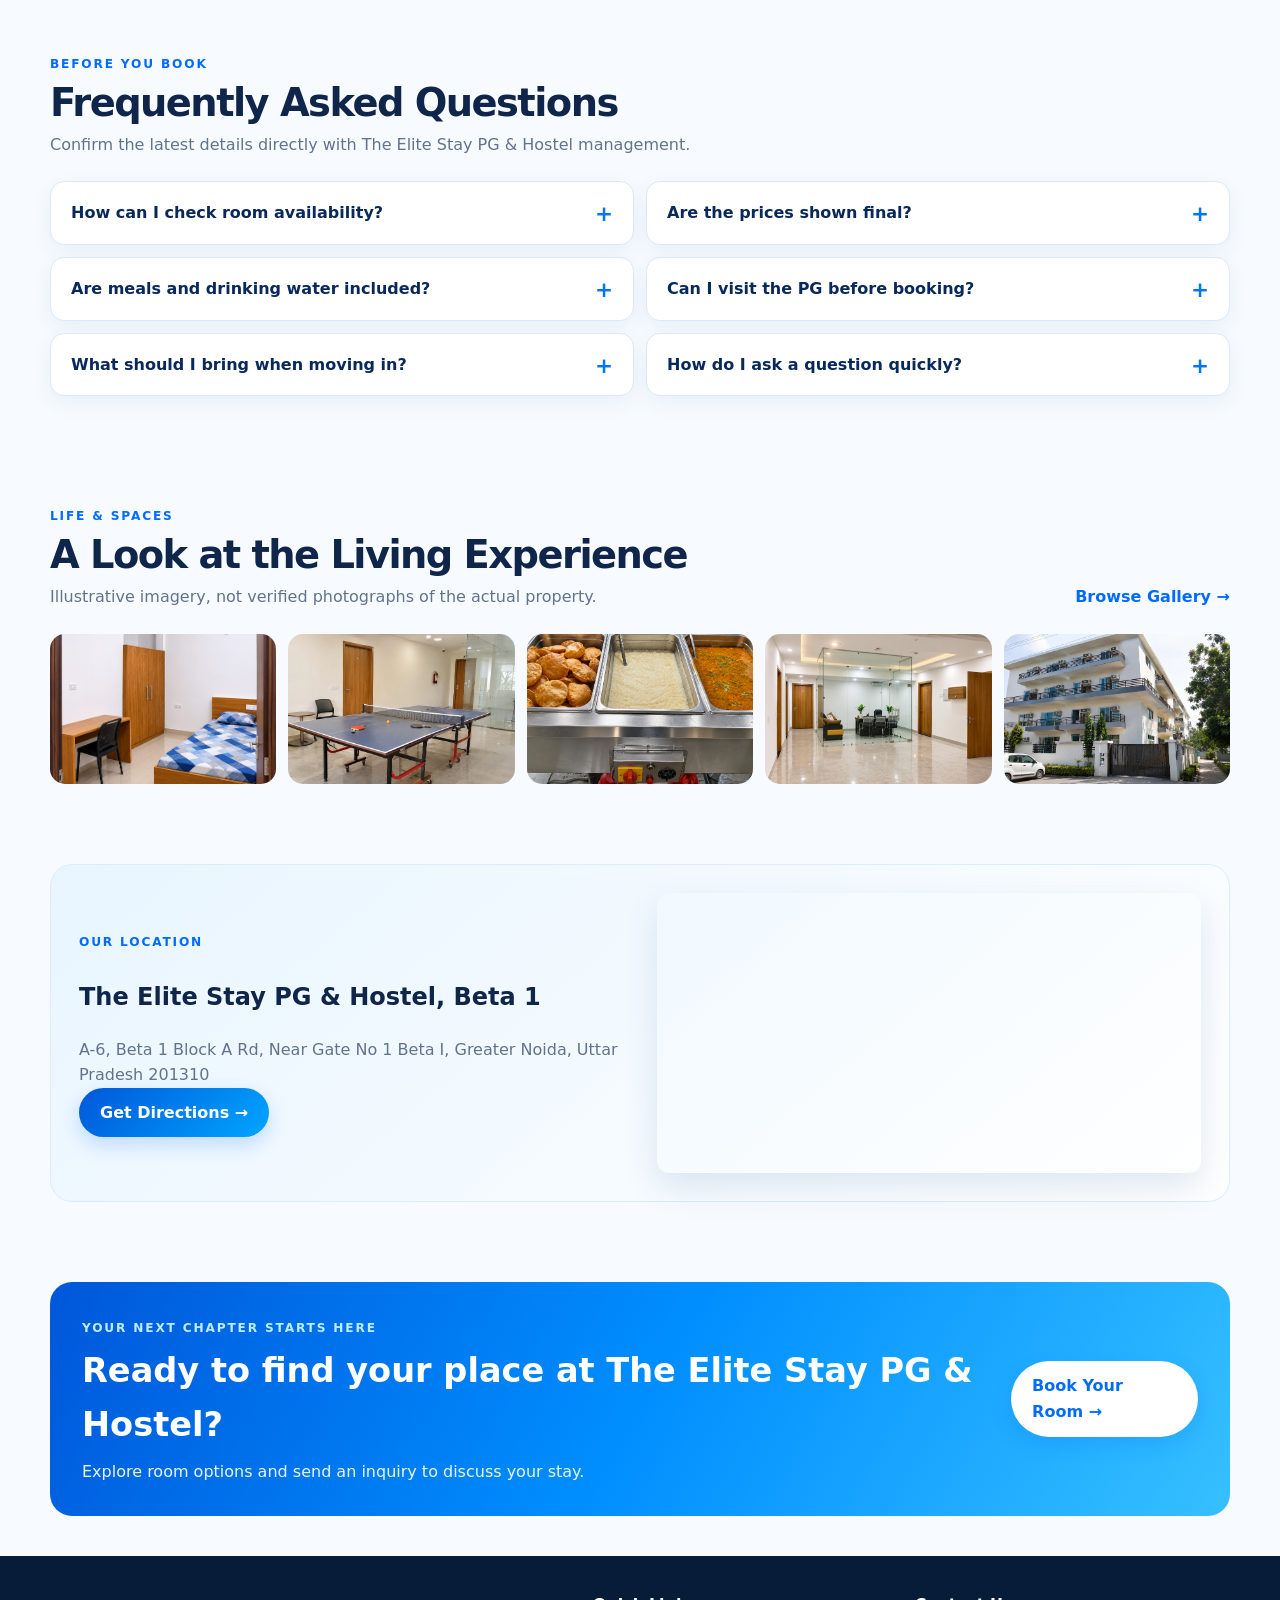
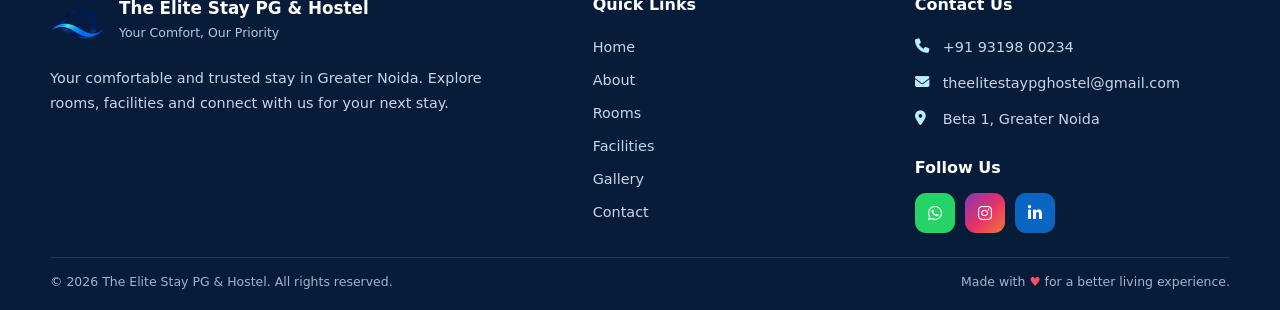
==== commit fb2c652b: "Initial commit - The Elite Stay Management" ====
--- a/about.html
+++ b/about.html
@@ -20,7 +20,7 @@
 <body class="page-about">
   <header class="topbar">
     <div class="container nav"><a class="brand" href="index.html">
-    <img src="images/logo.png"
+    <img src="images/elite-stay-logo.png"
          alt="The Elite Stay PG & Hostel Logo"
          class="brand-logo">
     <span>
@@ -46,7 +46,7 @@
             Community</span></div>
       </div>
       <div class="hero-photo"><img
-           src="images/pg-exterior.png"
+           src="images/PG Exterior.png"
           alt="The Elite Stay PG & Hostel accommodation inspiration" loading="lazy" class=""></div>
     </div>
   </section>
@@ -62,11 +62,11 @@
           booking.</p><a class="btn" href="contact.html#contact-form">Talk to The Elite Stay PG & Hostel →</a>
       </div>
       <div class="photo-collage"><img
-          src="images/3-seater-room.jpeg"
+          src="images/3 Seater Room.jpeg"
           alt="Room inspiration" loading="lazy" class=""><img
-          src="images/office-area.jpeg"
+          src="images/Office area.jpeg"
           alt="Common lounge inspiration" loading="lazy" class=""><img
-          src="images/office-area.jpeg"
+          src="images/Office area.jpeg"
           alt="Community inspiration" loading="lazy" class=""></div>
     </div>
   </section>
@@ -80,7 +80,7 @@
       <div class="grid rooms-grid">
         <article class="card" data-room-card="4">
           <div class="card-image"><img
-              src="images/3-seater-room-3.jpeg"
+              src="images/3 seater 3.jpeg"
               alt="4 Seater Room" loading="lazy" class=""></div>
           <div class="card-body">
             <h3>4 Seater Room</h3>
@@ -93,7 +93,7 @@
         </article>
         <article class="card" data-room-card="3">
           <div class="card-image"><img
-              src="images/3-seater-room.jpeg"
+              src="images/3 Seater Room.jpeg"
               alt="3 Seater Room" loading="lazy" class=""></div>
           <div class="card-body">
             <h3>3 Seater Room</h3>
@@ -106,7 +106,7 @@
         </article>
         <article class="card" data-room-card="2">
           <div class="card-image"><img
-              src="images/2-seater-room.png"
+              src="images/Two Seater.jpeg"
               alt="2 Seater Room" loading="lazy" class=""></div>
           <div class="card-body">
             <h3>2 Seater Room</h3>
@@ -119,7 +119,7 @@
         </article>
         <article class="card" data-room-card="1">
           <div class="card-image"><img
-              src="images/1-seater-room.png"
+              src="images/single sharing private room 1.png"
               alt="1 Seater Room" loading="lazy" class=""></div>
           <div class="card-body">
             <h3>1 Seater Room</h3>
@@ -195,7 +195,7 @@
   <section class="section about-experience">
     <div class="container split">
       <div class="about-experience-photo">
-        <img src="images/3-seater-room.jpeg"
+        <img src="images/3 Seater Room.jpeg"
           alt="Furnished room inspiration" loading="lazy">
         <span class="photo-note">Room inspiration · confirm actual setup during your visit</span>
       </div>
@@ -344,15 +344,15 @@
         </div><a class="text-link" href="gallery.html">Browse Gallery →</a>
       </div>
       <div class="gallery-strip"><img
-          src="images/1-seater-room.png"
+          src="images/single sharing private room 1.png"
           alt="Private room inspiration" loading="lazy" class=""><img
-          src="images/table-tennis.png"
+          src="images/table tannish.png"
           alt="Study area inspiration" loading="lazy" class=""><img
           src="images/lunch.png"
           alt="Food inspiration" loading="lazy" class=""><img
-          src="images/office-area.jpeg"
+          src="images/Office area.jpeg"
           alt="Lounge inspiration" loading="lazy" class=""><img
-          src="images/outdoor-view.png"
+          src="images/outdoor view.png"
           alt="Outdoor space inspiration" loading="lazy" class=""></div>
     </div>
   </section>
@@ -389,7 +389,7 @@
     <div class="elite-footer-grid">
       <div class="elite-footer-column elite-footer-about">
         <div class="elite-footer-brand">
-          <img src="images/logo.png" alt="The Elite Stay PG & Hostel Logo" class="elite-footer-logo">
+          <img src="images/elite-stay-logo.png" alt="The Elite Stay PG & Hostel Logo" class="elite-footer-logo">
           <div>
             <strong>The Elite Stay PG & Hostel</strong>
             <span>Your Comfort, Our Priority</span>
--- a/css/style.css
+++ b/css/style.css
@@ -236,7 +236,7 @@
   content: "";
   position: absolute;
   inset: 0;
-  background: linear-gradient(90deg, rgba(3, 35, 94, .94), rgba(0, 83, 198, .78) 43%, rgba(0, 92, 200, .12)), url('../images/pg-exterior.png') center/cover;
+  background: linear-gradient(90deg, rgba(3, 35, 94, .94), rgba(0, 83, 198, .78) 43%, rgba(0, 92, 200, .12)), url('../images/PG Exterior.png') center/cover;
   z-index: -1
 }
 
@@ -1372,7 +1372,7 @@
 /* --- Page-specific visual identities: one shared brand, six distinct page banners --- */
 .page-home .hero:before {
   background: linear-gradient(105deg, rgba(3, 35, 94, .96), rgba(0, 83, 198, .77) 47%, rgba(0, 92, 200, .1)),
-    url('../images/outdoor-view.png') center/cover;
+    url('../images/outdoor view.png') center/cover;
 }
 
 .page-home .hero-grid {
@@ -1386,7 +1386,7 @@
 
 .page-about .hero:before {
   background: linear-gradient(100deg, rgba(4, 40, 102, .96), rgba(0, 111, 220, .72) 57%, rgba(39, 184, 255, .25)),
-    url('../images/outdoor-view.png') center/cover;
+    url('../images/outdoor view.png') center/cover;
 }
 
 .page-about .hero-grid {
@@ -1406,7 +1406,7 @@
 
 .page-rooms .hero:before {
   background: linear-gradient(90deg, #052b69 0%, rgba(0, 80, 178, .95) 36%, rgba(0, 95, 190, .18) 100%),
-    url('../images/2-seater-room.png') center/cover;
+    url('../images/Two Seater.jpeg') center/cover;
 }
 
 .page-rooms .hero-grid {
@@ -1425,7 +1425,7 @@
 
 .page-facilities .hero:before {
   background: linear-gradient(120deg, rgba(3, 47, 105, .94), rgba(0, 121, 225, .7) 55%, rgba(0, 166, 255, .2)),
-    url('../images/office-area.jpeg') center/cover;
+    url('../images/Office area.jpeg') center/cover;
 }
 
 .page-facilities .hero-grid {
@@ -1441,7 +1441,7 @@
 
 .page-gallery .hero:before {
   background: linear-gradient(100deg, rgba(2, 34, 84, .93), rgba(0, 89, 200, .72) 45%, rgba(0, 166, 255, .12)),
-    url('../images/office-area.jpeg') center/cover;
+    url('../images/Office area.jpeg') center/cover;
 }
 
 .page-gallery .hero-grid {
@@ -1457,7 +1457,7 @@
 
 .page-contact .hero:before {
   background: linear-gradient(115deg, rgba(3, 35, 94, .97), rgba(0, 90, 195, .82) 50%, rgba(0, 166, 255, .18)),
-    url('../images/office-area.jpeg') center/cover;
+    url('../images/Office area.jpeg') center/cover;
 }
 
 .page-contact .hero-grid {
